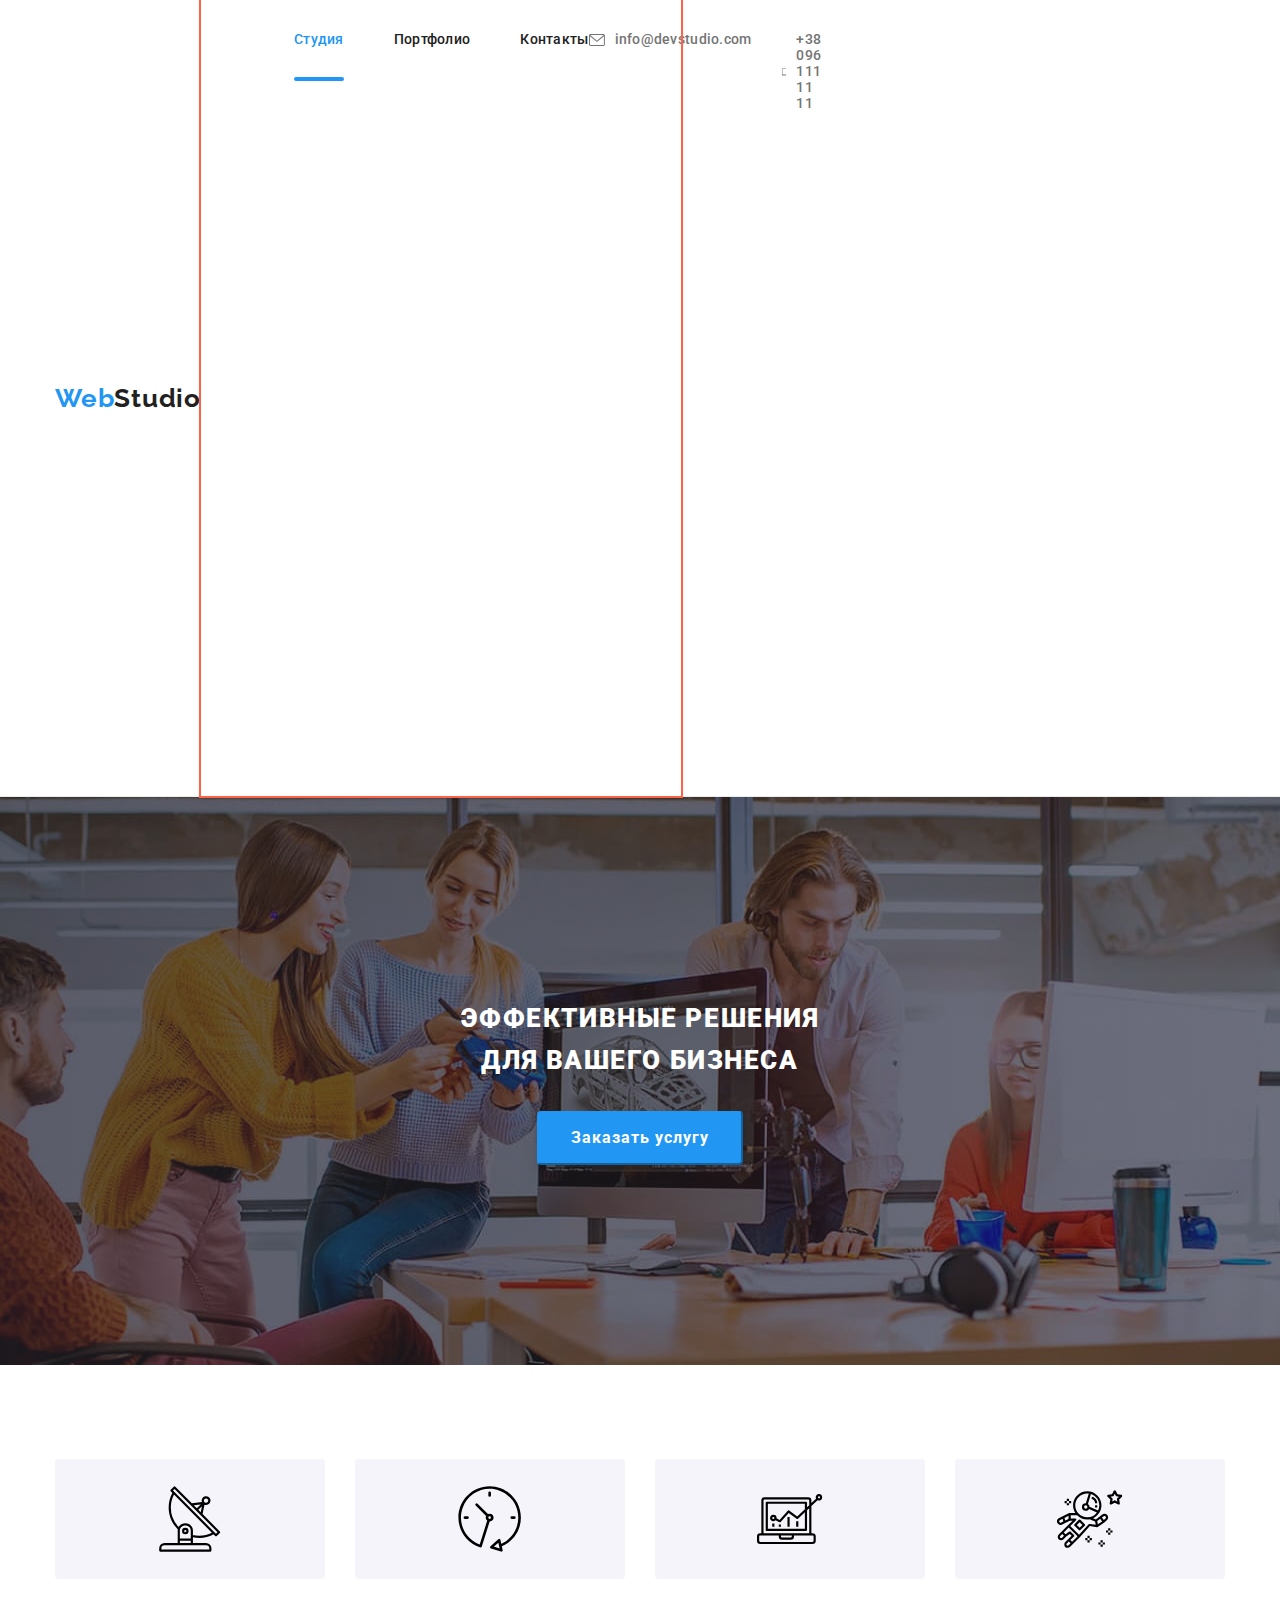
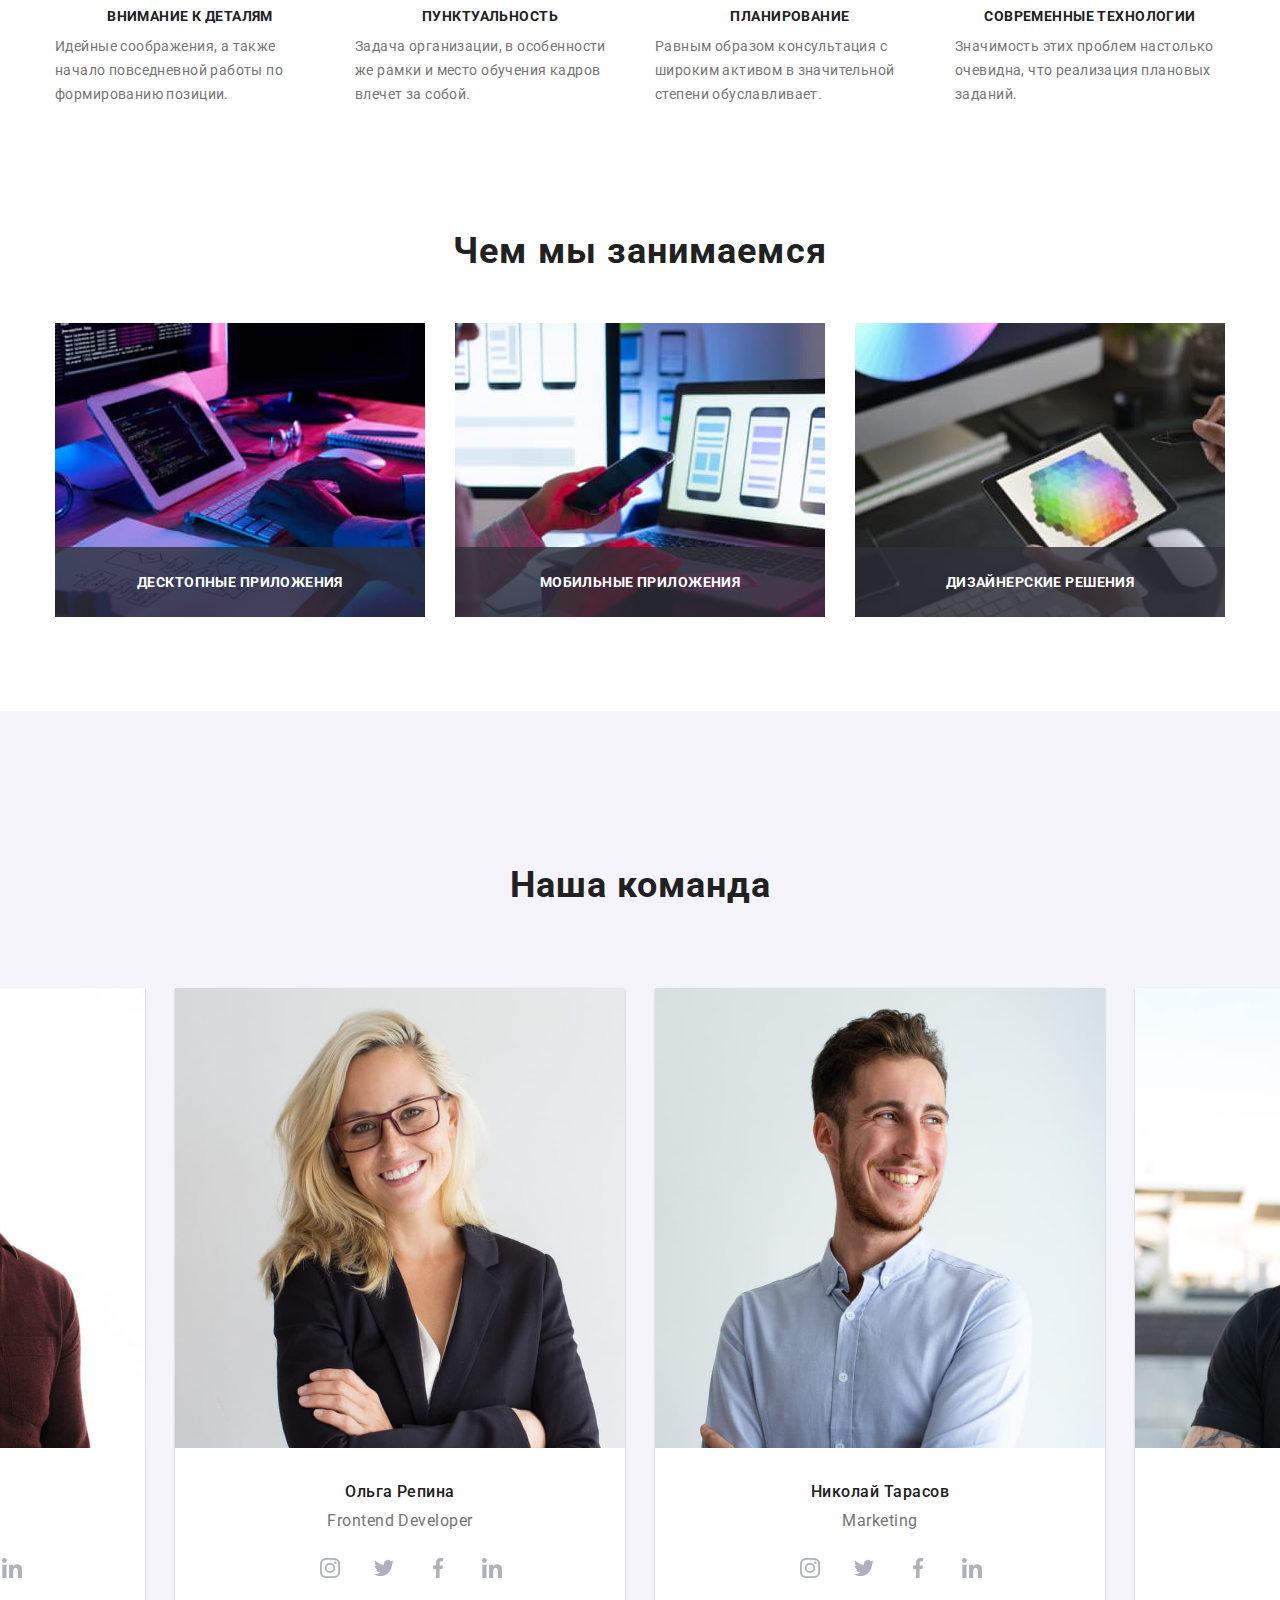
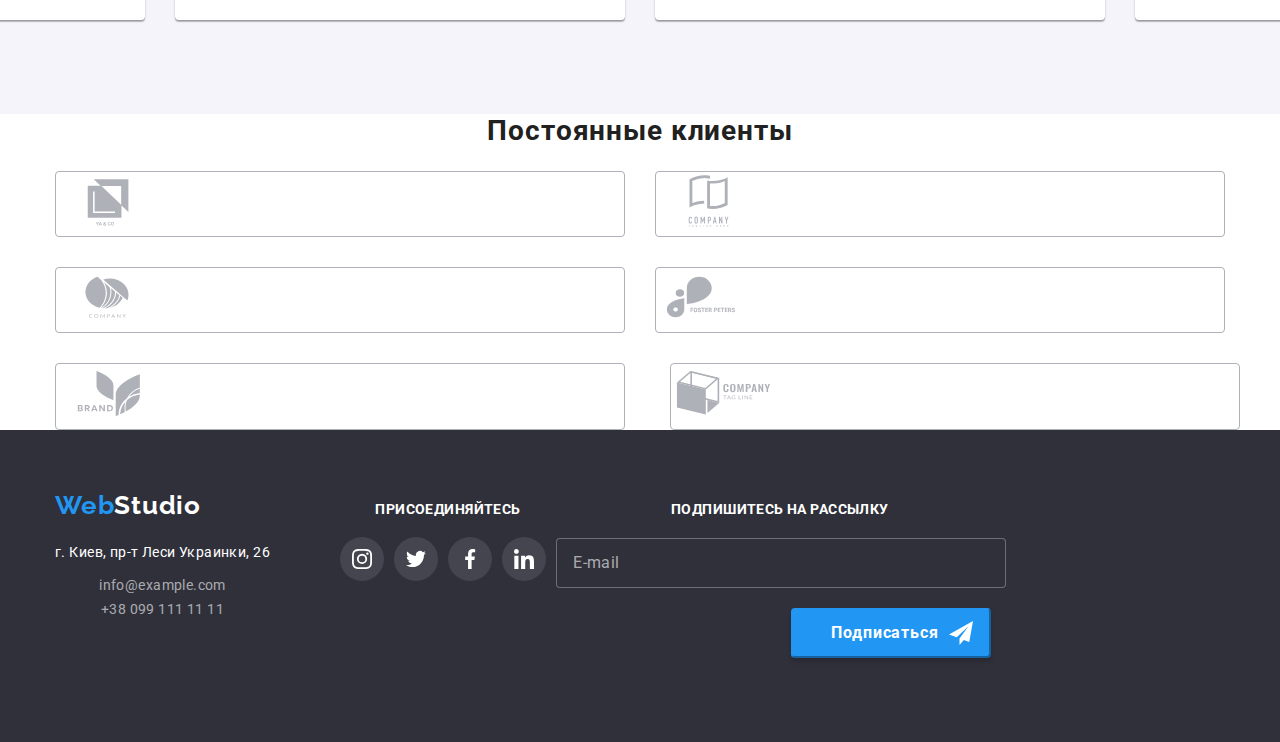
==== index.html @ 43744b8c "mobile first. home work 8" ====
<!DOCTYPE html>
<html lang="ru">
<head>
    <meta charset="UTF-8">
    <meta http-equiv="X-UA-Compatible" content="IE=edge">
    <meta name="viewport" content="width=device-width, initial-scale=1.0">
    <title>Document</title>
    <link rel="preconnect" href="https://fonts.googleapis.com">
    <link rel="preconnect" href="https://fonts.gstatic.com" crossorigin>
    <link href="https://fonts.googleapis.com/css2?family=Raleway:wght@700&family=Roboto:wght@400;500;700;900&display=swap"
      rel="stylesheet">
    <link rel="stylesheet" href="https://cdnjs.cloudflare.com/ajax/libs/modern-normalize/1.1.0/modern-normalize.min.css">
    <link rel="stylesheet" href="./css/main.min.css">
</head>
<body>
    <header class="header">
        <div class="container ">
            <div class="header__page">
                <nav class="navigation">
                <a href="" class="navigation__logo" >
                   <span class="navigation__logo--accent">Web</span><span class="navigation__title">Studio</span>
                </a>  
                <div class="menu-container is-open" id="menu-container" data-menu>
                    <ul class="navigation__elements list">
                        <li class="navigation__list">
                            <a href="./index.html" class="navigation__link navigation__link--current navigation__link--active">Студия</a></li>
                        <li class="navigation__list">
                            <a href="./portfolio.html" class="navigation__link">Портфолио</a></li>
                        <li class="navigation__list">
                            <a href="" class="navigation__link">Контакты</a></li>
                    </ul>
                    <!-- mobile button menu -->
                    <button type="button" class="mobile-button is-open" aria-expanded="false" aria-controls='mebu-container' data-menu-button>
                        <svg aria-label="Переключатель мобильного меню">
                            <use class="mobile-button__cross" href='./svg/menuSpritesvg/symbol-defs.svg#icon-close_24px' width='18.67px' height='18.67px'></use>
                            <use class="mobile-button__menu" href='./svg/menuSpritesvg/symbol-defs.svg#icon-menu_24px' width='24px' height='16px'></use>
                        </svg> 
                    </button>
                    <ul class="contact list">
                        <li class="contact__list">
                            <a href="mailto:info@devstudio.com" class="contact__link ">
                                <svg class="contact__icon"  wigth='16' height='12'>
                                    <use href='./images/icons.svg#icon-envelope'></use>
                                </svg>
                                info@devstudio.com
                            </a>
                        </li>
                        <li class="contact__list">
                            <a href="tel:+380961111111" class="contact__link ">
                                <svg class="contact__icon"  wigth='16' height='12'>
                                    <use href='./images/icons.svg#icon-vector'></use>
                                </svg>
                                +38 096 111 11 11</a>
                        </li>
                    </ul>
                </nav>
                  
                </div>
            </div>
   
        </div>
</header>  

<main>
    <!--hero block-->
    
    <section class="hero-section">
        <div class="container">
<h1 class="hero-section__title">Эффективные решения<br/> для вашего бизнеса</h1>
<button type="button" class="hero-section__button" data-modal-open>Заказать услугу</button>
<!-- modal + backdrop -->

<div class="backdrop  backdrop--is-hidden" data-modal>
    <div class="modal">
         <!-- modal form -->

         <div>
            <h2 class="modal__name">Оставьте свои данные, мы вам перезвоним</h2>
<form class="modal__form" autocomplete="on">
    <!-- <div class="form-focus"> -->
        <label class="modal__label" >
            <span class="modal__title">Имя</span>
            <input type="text" name="name" class="modal__input" required>
        <svg width='12' height='12' class="modal__icon">
            <use href='./images/icons.svg#icon-Vector'></use>
        </svg>
    </label>
   
    <label class="modal__label" >
        <span class="modal__title">Телефон</span>
        <input type="tel" name="phone number" class="modal__input" required>
    
    <svg width='13' height='13' class="modal__icon">
        <use href='./images/icons.svg#icon-Vector1'></use>
    </svg>
</label>

    <label class="modal__label">
        <span class="modal__title">Почта</span>
        <input type="email" name="email" class="modal__input" required>
    
    <svg width='15' height='12' class="modal__icon">
        <use href='./images/icons.svg#icon-Vector2'></use>
    </svg>
</label>

    <label class="modal__label">
        <span class="modal__comment">Комментарий</span>  
        <textarea type="text" name="comment" placeholder="Введите текст" class="modal__text" ></textarea>
    </label>

    <div class="checkbox">
        <label class="checkbox__label">
            <input type="checkbox" name="checkbox" class="checkbox__input">
            <span class="checkbox__policy">Соглашаюсь с рассылкой и принимаю <a href="#" class="checkbox__policy--accent">Условия договора</a></span>
            <span class="checkbox__icon"></span>
        </label>
    </div>

    <div class="button">
        <button type="submit" class="button__submit">
            <span class="button__send">Отправить</span>
        </button>
    </div>
    

</form>

        <button class="modal__button " type="button">
        <svg class=" modal__button--closing"data-modal-close width='11' height='11'>
            <use href='./images/symbol-defs.svg#icon-vector'></use>
    
        </svg>
    </button>
    </div>
</div> 
    </section>
<!--section 2 -->

<section class="section list">
    <div class="container">
<ul class="section__elements">
    <li class="section__list">
        <div class="section__icon">
        <svg width='65.32' height='70'> 
            <use href='./images/icons.svg#icon-antenna1'></use>
        </svg>
    </div>
        <h2 class="section__title">Внимание к деталям</h2>
        <p class="section__text">Идейные соображения, а также начало повседневной работы по формированию позиции.</p>
    </li>
    <li class="section__list">
        <div class="section__icon">
            <svg width='65.32' height='70'>
                <use href='./images/icons.svg#icon-clock1'></use>
            </svg>
        </div>
        <h2 class="section__title">Пунктуальность</h2>
        <p class="section__text">Задача организации, в особенности же рамки и место обучения кадров влечет за собой.</p>
    </li>
    <li class="section__list">
        <div class="section__icon">
            <svg width='65.32' height='70'>
                <use href='./images/icons.svg#icon-diagram1'></use>
            </svg>
        </div>
        <h2 class="section__title">Планирование</h2>
        <p class="section__text">Равным образом консультация с широким активом в значительной степени обуславливает.</p>
    </li>
    <li class="section__list">
        <div class="section__icon">
            <svg  width='65.32' height='70'>
                <use href='./images/icons.svg#icon-astronaut1'></use>
            </svg>
        </div>
        <h2 class="section__title">Современные технологии</h2>
        <p class="section__text">Значимость этих проблем настолько очевидна, что реализация плановых заданий.</p>
    </li>
</ul>
</div>
</section>
<!--Чем мы занимаемся-->

<section class="section-about">
    <div class="container">
    <h2 class="section-about__title">Чем мы занимаемся</h2>
    <ul class="section-about__elements list">
        <li class="section-about__item">
            <div class="imgtext">
            <img src="./images/img.jpg" alt="photo1" width="370" height="294" class="section-about__img">
            <p class="section-about__text">Десктопные приложения</p>
        </div>
        </li>
        <li class="section-about__item" >
            <div class="imgtext">
                <img src="./images/img1.jpg" alt="photo2"width="370" height="294" class="section-about__img">
                <p class="section-about__text">Мобильные приложения</p>
            </div>
        </li>
        <li class="section-about__item">
           <div class="imgtext">
            <img src="./images/img2.jpg" alt="photo3"width="370" height="294" class="section-about__img">
            <p class="section-about__text">Дизайнерские решения</p>
           </div>
        </li>

    </ul>
</div>
</section>
<!--Наша команда-->

<section class="team list">
    <div class="container">
    <h2 class="team__name">Наша команда</h2>
    <ul class=" team__elements ">
        <li class="team__list">
            <img src="./images/img3.jpg" alt="Product Designer" class="team__photo"
             width='450px'
            height='460px'
            >
            <div>
            <div class="text">
                <h3 class="team__title">Игорь Демьяненко</h3>
                 <p class="team__text">Product Designer</p>
            </div>
            <ul class="social list">
                <li class="social__list">
                    <a href="" class="social__links">
                        <svg class="social__icon" width='20' height='20'>
                         <use href='./images/icons.svg#icon-instagram2'></use>                         
                     </svg>
                    </a>
                </li>
                <li class="social__list">
                    <a href="" class="social__links">
                        <svg class="social__icon" width='20' height='20'>
                            <use href='./images/icons.svg#icon-twitter1'></use>
                        </svg>                
                    </a>
                </li>
                <li class="social__list">
                    <a href="" class="social__links ">
                        <svg class="social__icon" width='20' height='20'>
                            <use href='./images/icons.svg#icon-facebook1'></use>
                        </svg>
                    </a>
                </li>
                <li class="social__list">
                    <a href="" class="social__links">
                        <svg class="social__icon" width='20' height='20'>
                            <use href='./images/icons.svg#icon-linkedin1'></use>
                        </svg>
                    </a>
                </li>
            </ul>
        </li>
        <li class="team__list">
           <img src="./images/img4.jpg" alt="Frontend Developer"  class="team__photo" width='450px'
           height='460px'> 
           <div class="text">
               <h3 class="team__title">Ольга Репина</h3>
               <p class="team__text">Frontend Developer</p>
           </div>
           <ul class="social list">
               <li class="social__list">
                   <a href="" class="social__links">
                       <svg class="social__icon" width='20' height='20'>
                        <use href='./images/icons.svg#icon-instagram2'></use>                         
                    </svg>
                   </a>
               </li>
               <li class="social__list">
                   <a href="" class="social__links">
                       <svg class="social__icon" width='20' height='20'>
                           <use href='./images/icons.svg#icon-twitter1'></use>
                       </svg>                
                   </a>
               </li>
               <li class="social__list">
                   <a href="" class="social__links ">
                       <svg class="social__icon" width='20' height='20'>
                           <use href='./images/icons.svg#icon-facebook1'></use>
                       </svg>
                   </a>
               </li>
               <li class="social__list">
                   <a href="" class="social__links">
                       <svg class="social__icon" width='20' height='20'>
                           <use href='./images/icons.svg#icon-linkedin1'></use>
                       </svg>
                   </a>
               </li>
           </ul>
           <li class="team__list">
               <img src="./images/img5.jpg" alt="Marketing" class="team__photo" width='450px'
               height='460px'>
              <div class="text">
                <h3 class="team__title">Николай Тарасов</h3>
                <p class="team__text">Marketing</p>
              </div>
              <ul class="social list">
                <li class="social__list">
                    <a href="" class="social__links">
                        <svg class="social__icon" width='20' height='20'>
                         <use href='./images/icons.svg#icon-instagram2'></use>                         
                     </svg>
                    </a>
                </li>
                <li class="social__list">
                    <a href="" class="social__links">
                        <svg class="social__icon" width='20' height='20'>
                            <use href='./images/icons.svg#icon-twitter1'></use>
                        </svg>                
                    </a>
                </li>
                <li class="social__list">
                    <a href="" class="social__links ">
                        <svg class="social__icon" width='20' height='20'>
                            <use href='./images/icons.svg#icon-facebook1'></use>
                        </svg>
                    </a>
                </li>
                <li class="social__list">
                    <a href="" class="social__links">
                        <svg class="social__icon" width='20' height='20'>
                            <use href='./images/icons.svg#icon-linkedin1'></use>
                        </svg>
                    </a>
                </li>
            </ul>
           </li>
           <li class="team__list">
               <img src="./images/img6.jpg" alt="UI Designer"class="team__photo" width='450px'
               height='460px'>
               <div class="text">
                <h3 class="team__title">Михаил Ермаков</h3>
                <p class="team__text">UI Designer</p>
               </div>
               <ul class="social list">
                <li class="social__list">
                    <a href="" class="social__links">
                        <svg class="social__icon" width='20' height='20'>
                         <use href='./images/icons.svg#icon-instagram2'></use>                         
                     </svg>
                    </a>
                </li>
                <li class="social__list">
                    <a href="" class="social__links">
                        <svg class="social__icon" width='20' height='20'>
                            <use href='./images/icons.svg#icon-twitter1'></use>
                        </svg>                
                    </a>
                </li>
                <li class="social__list">
                    <a href="" class="social__links ">
                        <svg class="social__icon" width='20' height='20'>
                            <use href='./images/icons.svg#icon-facebook1'></use>
                        </svg>
                    </a>
                </li>
                <li class="social__list">
                    <a href="" class="social__links">
                        <svg class="social__icon" width='20' height='20'>
                            <use href='./images/icons.svg#icon-linkedin1'></use>
                        </svg>
                    </a>
                </li>
            </ul>
           </li>
    </ul>
</div>

</section>
<!-- clients -->

<section class="client">
    <div class="container">
    <h2 class="client__name">Постоянные клиенты</h2>
    <ul class="client__list list">
        <li class="clients__item">
            <a href="" class=" client__link">
                <svg class="client__icon" width='106' height='60'>
                    <use href='./images/icons.svg#icon-logo'></use>
                </svg>
            </a>
        </li>
        <li class="clients__item">
            <a href="" class="client__link">
                <svg class="client__icon" width='106' height='60'>
                    <use href='./images/icons.svg#icon-logo1'></use>
                </svg>
            </a>
        </li>
        <li class="clients__item">
            <a href="" class="client__link">
                <svg class="client__icon" width='106' height='60'>
                    <use href='./images/icons.svg#icon-logo3'></use>
                </svg>
            </a>
        </li>
        <li class="clients__item">
            <a href="" class="client__link">
                <svg class="client__icon" width='106' height='60'>
                    <use href='./images/icons.svg#icon-logo4'></use>
                </svg>
            </a>
        </li>
        <li class="clients__item">
            <a href="" class="client__link">
                <svg class="client__icon" width='106' height='60'>
                    <use href='./images/icons.svg#icon-logo5'></use>
                </svg>
            </a>
        </li>
        <li class="clients__item">
            <a href="" class="client__link">
                <svg class="client__icon" width='106' height='60'>
                    <use href='./images/icons.svg#icon-logo6'></use>
                </svg>
            </a>
        </li>
    </ul>
</div>
</section>
</main>
<!-- footer -->

<footer  class="footer">
    <div class="container footer--flex ">
        <div class="footer__section">
        <a href="" class="navigation__logo navigation__logo--footer" >
            <span class="navigation__logo--accent">Web</span><span class="navigation__title navigation__title--white">Studio</span>
         </a>  
    <address class="address">г. Киев, пр-т Леси Украинки, 26</address> 
    <div class="footer-address">
    <a href="mailto:info@example.com " class="address__footer">info@example.com</a></br>
    <a href="tel:+380991111111" class="address__footer">+38 099 111 11 11</a>
</div>
    </div>
    
<!-- social links FOOTER -->

        <div class="footer-section">
            <h3 class="footer-section__name">ПРИСОЕДИНЯЙТЕСЬ</h3>
            <ul class="social social--box list ">
                <li class="social__list social__list--color">
                    <a href="" class="social__links social__links--dark">
                        <svg class="social__icon social__icon--white" width='20' height='20'>
                         <use href='./images/icons.svg#icon-instagram2'></use>                         
                     </svg>
                    </a>
                </li>
                <li class="social__list social__list--color">
                    <a href="" class="social__links social__links--dark">
                        <svg class="social__icon social__icon--white" width='20' height='20'>
                            <use href='./images/icons.svg#icon-twitter1'></use>
                        </svg>                
                    </a>
                </li>
                <li class="social__list social__list--color">
                    <a href="" class="social__links  social__links--dark">
                        <svg class="social__icon social__icon--white" width='20' height='20'>
                            <use href='./images/icons.svg#icon-facebook1'></use>
                        </svg>
                    </a>
                </li>
                <li class="social__list social__list--color">
                    <a href="" class="social__links  social__links--dark">
                        <svg class="social__icon social__icon--white" width='20' height='20'>
                            <use href='./images/icons.svg#icon-linkedin1'></use>
                        </svg>
                    </a>
                </li>
            </ul>

        </div>

        <!-- Подпишитесь на рассылку -->

        <form class="subscribe-section">
            <div class="subscribe">
            <label class="subscribe-section__label">
                Подпишитесь на рассылку
                <input type="email" class="subscribe-section__input" name="email" placeholder="E-mail">
            </label>
            <button type="submit" class="subscribe-section__button">
                Подписаться
           <svg class="subscribe-section__icon" width='24'height='24'>
               <use href='./images/icons.svg#icon-iconsend'></use>
           </svg>
        </button>
          </div>
        </form>
</footer>

<script src="./js/modal.js"></script>
<script src="./js/menu.js"></script>

</body>
</html>
---- css/main.min.css ----
:root{--primary-text-color:#757575;--secondary-text-color:#F5F4FA;--title-color: #212121;--accent-color:#2196F3;--white-color: #FFFFFF;--background-buttom-color: #F5F4FA;--background-footer: #2F303A;--socia-linls:#AFB1B8;--timefunction:cubic-bezier(0.4, 0, 0.2, 1)}h1,h2,h3,h4,h5,h6{margin-top:0}p{margin-top:0}body{color:var(--primary-text-color);font-family:Roboto,sans-serif;background-color:var(--white-color);margin:0}.list{list-style:none}ul{list-style:none;margin:0;padding:0}.container{width:1200px;padding-left:15px;padding-right:15px;margin-right:auto;margin-left:auto}@media screen and (min-width: 480px){.container{width:480px}}@media screen and (min-width: 768px){.container{width:768px}}@media screen and (min-width: 1200px){.container{width:1200px}}.header{border-bottom:1px solid #ececec}.header__page{display:flex}@media screen and (min-width: 480px){.header{border-bottom:1px solid #ececec;position:relative}}.mobile-button{display:inline-flex;margin:0;padding:0;border:none;background-color:transparent}@media screen and (min-width: 480px){.mobile-button{display:none}}.mobile-button .mobile-button__cross{display:none}.mobile-button.is-open .mobile-button__cross{display:block}.mobile-button.is-open .mobile-button__menu{display:none}.menu-container{display:none;outline:2px solid tomato;width:480px;height:796px;background:#fff;box-shadow:0px 4px 8px rgba(0,0,0,.04),0px 2px 4px rgba(0,0,0,.08),0px 1px 3px rgba(0,0,0,.16)}@media screen and (max-width: 767px){.menu-container{position:absolute;top:100%;left:0;width:100%;display:block}.menu-container.is-open{display:block}}@media screen and (min-width: 768px){.menu-container{display:flex;flex-grow:1;justify-content:space-between}}.navigation__logo{font-family:Raleway;font-weight:700;font-size:26px;line-height:1.19;letter-spacing:.03em;text-decoration:none;display:flex;justify-content:center}.navigation__logo--accent{color:var(--accent-color)}.navigation__title{color:var(--title-color)}.navigation{display:flex;align-items:center}.navigation__elements{display:flex;margin-left:93px;font-weight:500;font-size:14px;line-height:1.14;letter-spacing:.02em;padding:0;margin-top:0;margin-bottom:0}.navigation__link{position:relative;display:block;padding-top:32px;padding-bottom:32px;margin-right:30px;color:var(--title-color);text-decoration:none;transition:color 250ms var(--timefunction)}.navigation__list:not(:last-child){margin-right:50px}.navigation__link:last-child{margin-right:0}.navigation__link:hover,.navigation__link:focus{color:var(--accent-color)}.navigation__link--current{color:var(--accent-color)}.navigation__link--active::after{content:"";position:absolute;left:0;bottom:-1px;display:block;width:100%;height:4px;background-color:var(--accent-color);border-radius:2px}.contact{margin:0;display:flex;margin-left:auto;padding:0}.contact a{color:var(--primary-text-color);font-weight:500;font-size:14px;line-height:1.14;letter-spacing:.02em;text-decoration:none;transition:color 250ms var(--timefunction)}.contact a:hover,.contact a:focus{color:var(--accent-color)}.contact__list:not(:last-child){margin-right:30px}.contact__link{padding-top:32px;padding-bottom:32px;display:flex;align-items:center}.contact__icon{width:16px;margin-right:10px;fill:var(--primary-text-color)}.contact__link:hover .contact__icon,.contact__link:focus .contact__icon{fill:var(--accent-color)}.hero-section{background-color:#2f303a;padding:200px 0;background-image:linear-gradient(to right, rgba(47, 48, 58, 0.5), rgba(47, 48, 58, 0.3)),url("../images/Img16.jpg");background-repeat:no-repeat;background-position:center}.hero-section__title{font-family:Roboto;font-style:normal;font-weight:900;font-size:26px;line-height:42px;text-align:center;letter-spacing:.06em;text-transform:uppercase;color:#fff;margin-bottom:30px}.hero-section__button{color:var(--white-color);background-color:var(--accent-color);border-color:var(--accent-color);font-family:Roboto;font-style:normal;font-weight:bold;letter-spacing:.06em;font-size:16px;line-height:30px;box-shadow:0px 4px 4px rgba(0,0,0,.15);border-radius:4px;padding:10px 32px;text-align:center;margin-left:auto;margin-right:auto;display:block;text-align:center}.backdrop{position:fixed;top:0;left:0;width:100%;height:100%;background-color:rgba(0,0,0,.2);z-index:1}.backdrop--is-hidden{opacity:0;pointer-events:none}.backdrop--is-hidden .modal{transform:translate(-50%, 50%) scale(0.9)}.modal{position:absolute;bottom:50%;left:50%;transform:translate(-50%, 50%) scale(1);transition:transform 250ms var(--timefunction);width:450px;height:609px;background:#fff;box-shadow:0px 1px 3px rgba(0,0,0,.12),0px 1px 1px rgba(0,0,0,.14),0px 2px 1px rgba(0,0,0,.2);border-radius:4px;padding:40px}.modal__name{font-family:Roboto;font-weight:bold;font-size:20px;line-height:.8;text-align:center;letter-spacing:.03em;color:var(--title-color);margin-top:0;margin-bottom:30px;padding:0}.modal__label{position:relative;display:flex;flex-direction:column}.modal__title{position:absolute;top:50%;left:0;transform:translateY(-50px);font-family:Roboto;font-size:12px;line-height:.8;letter-spacing:.01em;color:var(--primary-text-color)}.modal__icon{position:absolute;top:50%;left:15px;transform:translateY(-20px)}.modal__comment{position:absolute;top:50%;left:0;transform:translateY(-75px);font-family:Roboto;font-size:12px;line-height:.8;letter-spacing:.01em;color:var(--primary-text-color)}.modal__input{width:370px;height:40px;border:1px solid rgba(33,33,33,.2);box-sizing:border-box;border-radius:4px;margin-bottom:28px;padding-left:42px}.modal__input:hover,.modal__input:focus{outline:1px;border-color:var(--accent-color);outline-color:var(--accent-color)}.modal__input:focus+.modal__icon,.modal__input:hover+.modal__icon{fill:var(--accent-color)}.checkbox{display:flex;position:relative}.checkbox__label{display:inline-block}.checkbox__input{-webkit-appearance:none;-moz-appearance:none;appearance:none}.checkbox__policy{font-family:Roboto;font-size:14px;line-height:24px;letter-spacing:.03em;color:var(--primary-text-color);display:inline-block;margin-top:20px;margin-left:36.38px}.checkbox__policy--accent{color:var(--accent-color);text-decoration:underline}.checkbox__icon{position:absolute;top:50%;left:0;width:16px;height:15px;border:2px solid #212121;border-radius:1px;display:flex;align-items:center;margin-left:12px}.checkbox__input:checked~.checkbox__icon{background-color:var(--accent-color);border:var(--accent-color);background-image:url(../images/iconcheck.svg);background-repeat:no-repeat;background-size:contain;background-origin:content-box}.modal__text{width:370px;height:120px;border:1px solid rgba(33,33,33,.2);box-sizing:border-box;border-radius:4px;resize:none}.modal__text:focus,.modal__text:hover{outline:1px;border-color:var(--accent-color);outline-color:var(--accent-color)}.modal__text::-moz-placeholder{position:absolute;top:12px;left:16px;font-family:Roboto;font-size:14px;line-height:.8;letter-spacing:.01em;color:rgba(117,117,117,.5)}.modal__text:-ms-input-placeholder{position:absolute;top:12px;left:16px;font-family:Roboto;font-size:14px;line-height:.8;letter-spacing:.01em;color:rgba(117,117,117,.5)}.modal__text::placeholder{position:absolute;top:12px;left:16px;font-family:Roboto;font-size:14px;line-height:.8;letter-spacing:.01em;color:rgba(117,117,117,.5)}.button{display:flex;align-items:center;justify-content:center;margin-top:30px}.button__send{font-family:Roboto;font-weight:bold;font-size:16px;line-height:.5;letter-spacing:.06em;color:var(--white-color)}.button__submit{width:200px;height:50px;background-color:#188ce8;box-shadow:0px 4px 4px rgba(0,0,0,.15);border-radius:4px;padding:10px 55px;border-color:#188ce8}.button__submit:hover,.button__submit:focus{cursor:pointer;box-shadow:0px 4px 4px rgba(0,0,0,.15)}.modal__button{border:none;background-color:#fff;margin:0;padding:0}.modal__button--closing{position:absolute;top:0;right:0;width:30px;height:30px;background-color:var(--white-color);border:1px solid rgba(0,0,0,.1);box-sizing:border-box;border-radius:50%;padding:7px;margin-top:8px;margin-right:8px;transition:transform 250ms var(--timefunction)}.modal__button--closing:focus,.modal__button--closing:hover{cursor:pointer;outline:1px;fill:var(--accent-color)}@media screen and (min-width: 1200px){.section{background-color:#fff;list-style:none;list-style-type:none;padding-top:94px;padding-bottom:94px}}@media screen and (min-width: 480px){.section__elements{padding-left:15px;padding-right:15px;margin-left:auto;margin-right:auto}}@media screen and (min-width: 1200px){.section__elements{margin-bottom:0;margin-top:0;padding:0;display:flex}}@media screen and (min-width: 480px){.section__icon{width:450px;height:120px;background:#f5f4fa;border-radius:4px;padding:25px 192.34px;margin-left:auto;margin-right:auto;margin-bottom:30px}}@media screen and (min-width: 1200px){.section__icon{width:270px;height:120px;background:#f5f4fa;border-radius:4px;margin-bottom:30px;display:flex;align-items:center;padding:25px 102.34px}}@media screen and (min-width: 480px){.section__title{color:var(--title-color);font-family:Roboto;font-weight:bold;font-size:14px;line-height:16px;text-align:center;letter-spacing:.03em;text-transform:uppercase;margin-bottom:10px}}@media screen and (min-width: 1200px){.section__title{color:var(--title-color);font-weight:700;font-size:14px;line-height:1.14;letter-spacing:.03em;text-transform:uppercase;margin-top:0;margin-bottom:10px}}@media screen and (min-width: 480px){.section__text{font-family:Roboto;font-size:14px;line-height:24px;letter-spacing:.03em;color:#757575}}@media screen and (min-width: 1200px){.section__text{font-weight:400;font-size:14px;line-height:1.71;letter-spacing:.03em;max-width:270px}}@media screen and (min-width: 1200px){.section__text:not(:last-child){margin-left:30px}}@media screen and (min-width: 480px){.section__text:nth-child(-n+4){margin-bottom:30px}}@media screen and (min-width: 1200px){.section__list{list-style-type:none;margin-top:0;margin-bottom:0}}@media screen and (min-width: 1200px){.section__list:nth-child(-n+4){margin-right:30px}}@media screen and (min-width: 1200px){.section__list:last-child{margin-right:0}}@media screen and (max-width: 480px){.section-about{display:none}}@media screen and (min-width: 1200px){.section-about{background-color:#fff;text-decoration:none;padding-bottom:94px}}@media screen and (min-width: 1200px){.section-about__title{color:var(--title-color);font-weight:700;font-size:36px;line-height:1.16;text-align:center;letter-spacing:.03em;margin-top:0;margin-bottom:50px}}@media screen and (min-width: 1200px){.section-about__elements{margin-bottom:0;margin-top:0;display:flex;padding:0}}@media screen and (min-width: 1200px){.section-about__item{display:block;margin-right:30px}}@media screen and (min-width: 1200px){.section-about__item:last-child{margin-right:0}}@media screen and (min-width: 1200px){.section-about__text{position:absolute;bottom:0;left:0;font-family:Roboto;font-style:normal;font-weight:bold;font-size:14px;line-height:16px;text-align:center;letter-spacing:.03em;text-transform:uppercase;color:var(--white-color);margin:0;padding:0;width:370px;height:70px;background:rgba(47,48,58,.8);display:flex;justify-content:center;align-items:center}}@media screen and (min-width: 1200px){.section-about__img{display:block}}@media screen and (min-width: 1200px){.imgtext{position:relative}}@media screen and (min-width: 480px){.team{background-color:#f5f4fa;margin-left:auto;margin-right:auto}}@media screen and (min-width: 1200px){.team{background-color:#f5f4fa;margin-left:auto;margin-right:auto;padding-bottom:94px;padding-top:94px}}@media screen and (min-width: 480px){.team__name{color:var(--title-color);font-family:Roboto;font-weight:bold;font-size:28px;line-height:33px;text-align:center;padding-top:60px;padding-right:137px;padding-left:138px;padding-bottom:30px}}@media screen and (min-width: 1200px){.team__name{color:var(--title-color);font-weight:700;font-size:36px;line-height:1.16;text-align:center;letter-spacing:.03em;margin-top:0;margin-bottom:52px}}@media screen and (min-width: 480px){.team__elements{padding-left:15px;padding-right:15px;padding-bottom:60px;margin-bottom:60px}}@media screen and (min-width: 1200px){.team__elements{display:flex;margin-top:0;margin-bottom:0;justify-content:center;padding:0}}@media screen and (min-width: 480px){.team__list{background-color:var(--white-color);box-shadow:0px 1px 3px rgba(0,0,0,.12),0px 1px 1px rgba(0,0,0,.14),0px 2px 1px rgba(0,0,0,.2);border-radius:0px 0px 4px 4px}}@media screen and (min-width: 1200px){.team__list{list-style-type:none;border-radius:0px;margin-right:30px;margin-top:0;background-color:var(--white-color);box-shadow:0px 1px 3px rgba(0,0,0,.12),0px 1px 1px rgba(0,0,0,.14),0px 2px 1px rgba(0,0,0,.2);border-radius:0px 0px 4px 4px}}@media screen and (min-width: 1200px){.team .team__list:last-child{margin-right:0}}@media screen and (min-width: 480px){.team__title{color:var(--title-color);font-weight:500;font-size:16px;line-height:1.18;text-align:center;letter-spacing:.03em;margin-bottom:10px}}@media screen and (min-width: 1200px){.team__title{color:var(--title-color);font-weight:500;font-size:16px;line-height:1.18;text-align:center;letter-spacing:.03em;margin-top:0}}@media screen and (min-width: 480px){.team__text{font-size:16px;line-height:1.18;text-align:center;letter-spacing:.03em;color:#757575;margin-bottom:16px}}@media screen and (min-width: 1200px){.team__text{font-size:16px;line-height:1.18;text-align:center;letter-spacing:.03em;margin-top:0;margin-bottom:10px}}@media screen and (max-width: 480px){.team__photo{margin-bottom:30px}}@media screen and (min-width: 480px){.team__list:last-child{margin-bottom:0}}@media screen and (min-width: 1200px){.text{padding-top:30px;margin-bottom:16px}}@media screen and (min-width: 480px){.social{display:flex;justify-content:center}}@media screen and (min-width: 1200px){.social{display:flex;align-items:center;padding-bottom:30px;padding-left:32px}}@media screen and (min-width: 480px){.social__links{height:44px;width:44px;fill:var(--socia-linls);margin:0;padding:12px;border-radius:50%;background-color:var(--white-color);display:flex;align-items:center;justify-content:center;margin-bottom:24px;transition:background-color 250ms var(--timefunction)}}@media screen and (min-width: 1200px){.social__links{height:44px;width:44px;fill:var(--socia-linls);margin:0;padding:12px;border-radius:50%;background-color:var(--white-color);display:flex;align-items:center;justify-content:center;transition:background-color 250ms var(--timefunction)}}@media screen and (min-width: 480px){.social__links:hover,.social__links:focus{background-color:var(--accent-color)}}@media screen and (min-width: 1200px){.social__links:hover,.social__links:focus{background-color:var(--accent-color)}}@media screen and (min-width: 480px){.social__links:hover .social__icon,.social__links:focus .social__icon{fill:var(--white-color)}}@media screen and (min-width: 480px){.social__links:hover .social__icon,.social__links:focus .social__icon{fill:var(--white-color)}}@media screen and (min-width: 480px){.social__list:nth-child(-n+4){margin-right:10px}}@media screen and (min-width: 1200px){.social__list:nth-child(-n+4){margin-right:10px}}@media screen and (min-width: 480px){.social__links:last-child{margin-right:0}}@media screen and (min-width: 480px){.social__links:last-child{margin-right:0}}.client__list{margin:-15px;display:flex;justify-content:space-between;flex-wrap:wrap}.client__name{font-family:Roboto;font-style:normal;font-weight:bold;font-size:28px;line-height:33px;text-align:center;letter-spacing:.03em;color:var(--title-color)}.clients__item{width:calc((100% - 60px) / 2);margin:15px;border:1px solid #afb1b8;box-sizing:border-box;border-radius:4px}.clients__item:last-child{margin-right:0}.client__icon{fill:var(--socia-linls)}.client__link{width:210px;height:92px}.client__link:hover,.client__link:focus{background-color:var(--white-color);border:1px solid var(--accent-color)}.client__link:hover .client__icon,.client__link:focus .client__icon{fill:var(--accent-color)}@media screen and (min-width: 480px){.footer{background-color:var(--background-footer);margin-top:0;margin-bottom:0;padding-left:15px;padding-right:15px;padding-bottom:60px;padding-top:60px}}@media screen and (min-width: 1200px){.footer{background-color:var(--background-footer);margin-top:0;margin-bottom:0;display:flex;padding-bottom:60px;padding-top:60px}}@media screen and (min-width: 1200px){.footer__section{margin-right:70px;flex-shrink:0}}@media screen and (min-width: 480px){.navigation__logo--footer{text-align:center;margin-top:0;margin-bottom:20px}}@media screen and (min-width: 1200px){.navigation__logo--footer{display:inline-block;text-align:center;margin-top:0;margin-bottom:20px}}@media screen and (min-width: 480px){.navigation__title--white{color:var(--white-color)}}@media screen and (min-width: 1200px){.navigation__title--white{color:var(--white-color)}}@media screen and (min-width: 480px){.address{color:var(--white-color);font-style:normal;font-size:14px;line-height:1.71;letter-spacing:.03em;margin-bottom:9px;margin-top:0;text-align:center}}@media screen and (min-width: 1200px){.address{color:var(--white-color);font-style:normal;font-size:14px;line-height:1.71;letter-spacing:.03em;margin-bottom:9px;margin-top:0}}@media screen and (min-width: 480px){.address__footer{color:rgba(255,255,255,.6);font-size:14px;line-height:1.71;letter-spacing:.03em;text-decoration:none;margin-top:0;margin-bottom:0}}@media screen and (min-width: 1200px){.address__footer{color:rgba(255,255,255,.6);font-size:14px;line-height:1.71;letter-spacing:.03em;text-decoration:none;margin-top:0;margin-bottom:0;text-align:center}}@media screen and (min-width: 480px){.footer-address{text-align:center;margin-bottom:60px}}@media screen and (min-width: 480px){.footer-section__name{font-family:Roboto;font-style:normal;font-weight:bold;font-size:14px;line-height:16px;letter-spacing:.03em;text-transform:uppercase;color:var(--white-color);margin-top:0;text-align:center}}@media screen and (min-width: 1200px){.footer-section__name{font-family:Roboto;font-style:normal;font-weight:bold;font-size:14px;line-height:16px;letter-spacing:.03em;text-transform:uppercase;color:var(--white-color);margin-bottom:20px;margin-top:0}}@media screen and (min-width: 1200px){.footer--flex{display:flex;align-items:baseline;justify-content:space-between}}@media screen and (min-width: 480px){.social--box{padding:0;margin-bottom:60px}}@media screen and (min-width: 1200px){.social--box{padding:0;margin:0}}@media screen and (min-width: 480px){.social__list--colo:hover,.social__list--color:focus{background-color:var(--accent-color)}}@media screen and (min-width: 1200px){.social__list--colo:hover,.social__list--color:focus{background-color:var(--accent-color)}}@media screen and (min-width: 480px){.social-links:hover .social__icon--white,.social-links:focus .social__icon--white{fill:var(--white-color)}}@media screen and (min-width: 1200px){.social-links:hover .social__icon--white,.social-links:focus .social__icon--white{fill:var(--white-color)}}@media screen and (min-width: 480px){.social__links--dark{height:44px;width:44px;fill:var(--white-color);margin:0;padding:12px;border-radius:50%;background-color:rgba(255,255,255,.1)}}@media screen and (min-width: 1200px){.social__links--dark{height:44px;width:44px;fill:var(--white-color);margin:0;padding:12px;border-radius:50%;background-color:rgba(255,255,255,.1)}}.subscribe-section__label{font-family:Roboto;font-weight:bold;font-size:14px;line-height:.8;letter-spacing:.03em;text-transform:uppercase;color:var(--white-color);padding:0;text-align:center;padding-right:115px;padding-left:115px;margin-bottom:20px}.subscribe-section__button{font-family:Roboto;font-weight:bold;font-size:16px;line-height:.3;text-align:center;letter-spacing:.06em;color:var(--white-color);width:200px;height:50px;background-color:var(--accent-color);box-shadow:0px 4px 4px rgba(0,0,0,.15);border-color:var(--accent-color);border-radius:4px;display:flex;align-items:center;justify-content:center;padding-top:10px;padding-bottom:10px;padding-left:29px;margin:auto}.subscribe-section__icon{margin-left:10px}.subscribe-section__input{margin-top:20px;padding:15px 16px;width:450px;height:50px;border:1px solid rgba(255,255,255,.3);box-sizing:border-box;border-radius:4px;background-color:var(--background-footer);color:var(--white-color);margin-bottom:20px}.subscribe-section__input::-moz-placeholder{font-family:Roboto;font-size:16px;line-height:.8;letter-spacing:.03em;color:rgba(255,255,255,.6)}.subscribe-section__input:-ms-input-placeholder{font-family:Roboto;font-size:16px;line-height:.8;letter-spacing:.03em;color:rgba(255,255,255,.6)}.subscribe-section__input::placeholder{font-family:Roboto;font-size:16px;line-height:.8;letter-spacing:.03em;color:rgba(255,255,255,.6)}.portfolio-section{padding-top:100px;padding-bottom:94px}.portfolio-section__elements{margin-top:0;margin-bottom:56px;padding:0;display:flex;justify-content:center;background-color:var(--white-color);list-style-type:none;border-radius:4px}.portfolio-section__list:hover .portfolio-section__button,.portfolio-section__list:focus .portfolio-section__button{color:var(--white-color);background-color:var(--accent-color);box-shadow:0px 3px 1px rgba(0,0,0,.1),0px 1px 2px rgba(0,0,0,.08),0px 2px 2px rgba(0,0,0,.12)}.portfolio-section__button{color:var(--title-color);background-color:var(--background-buttom-color);font-family:Roboto;font-weight:500;font-size:16px;line-height:1.62;text-align:center;letter-spacing:.03em;border:1px solid #ececec;cursor:pointer;border-radius:4px;padding:6px 22px}.portfolio-section__list{list-style-type:none}.portfolio-section__list:nth-child(-n+5){margin-right:8px}.portfolio-section__list:last-child{margin-right:0}.name{margin-top:0;margin-bottom:0}.gallery{background-color:#fff;color:var(--title-color);margin-top:0;margin-bottom:0;padding:0;display:flex;flex-wrap:wrap}.gallery__list{border:1px solid #eee;box-sizing:border-box;margin-bottom:30px;transition:box-shadow 250ms var(--timefunction)}.gallery__list:hover,.gallery__list:focus{box-shadow:0px 1px 1px rgba(0,0,0,.12),0px 4px 4px rgba(0,0,0,.06),1px 4px 6px rgba(0,0,0,.16)}.gallery__list:hover::before{opacity:1}.gallery__img{display:block}.gallery__title{font-weight:700;font-size:18px;line-height:2;letter-spacing:.06em;margin-bottom:4px;margin-top:0}.gallery__text{color:var(--primary-text-color);font-size:16px;line-height:1.87;letter-spacing:.03em;margin-top:0;margin-bottom:0}.gallery__component{position:relative;overflow:hidden}.gallery__card{margin-top:0;margin-bottom:0;background-color:#fff;padding:20px 24px 20px 24px}.gallery__article{position:absolute;top:0;left:0;height:100%;display:inline-block;margin:0;padding:63px 24px;font-family:Roboto;font-size:18px;line-height:28px;letter-spacing:.03em;color:var(--white-color);background-color:rgba(33,150,243,.9);transform:translateY(100%);transition:transform 250ms var(--timefunction)}.gallery__list{width:370px;margin-top:0;margin-right:30px;margin-bottom:30px}.gallery__list:nth-child(3n){margin-right:0}.gallery__list:nth-last-child(-n+3){margin-bottom:0}.gallery__list:hover .gallery__article{transform:translateY(0)}/*# sourceMappingURL=main.min.css.map */
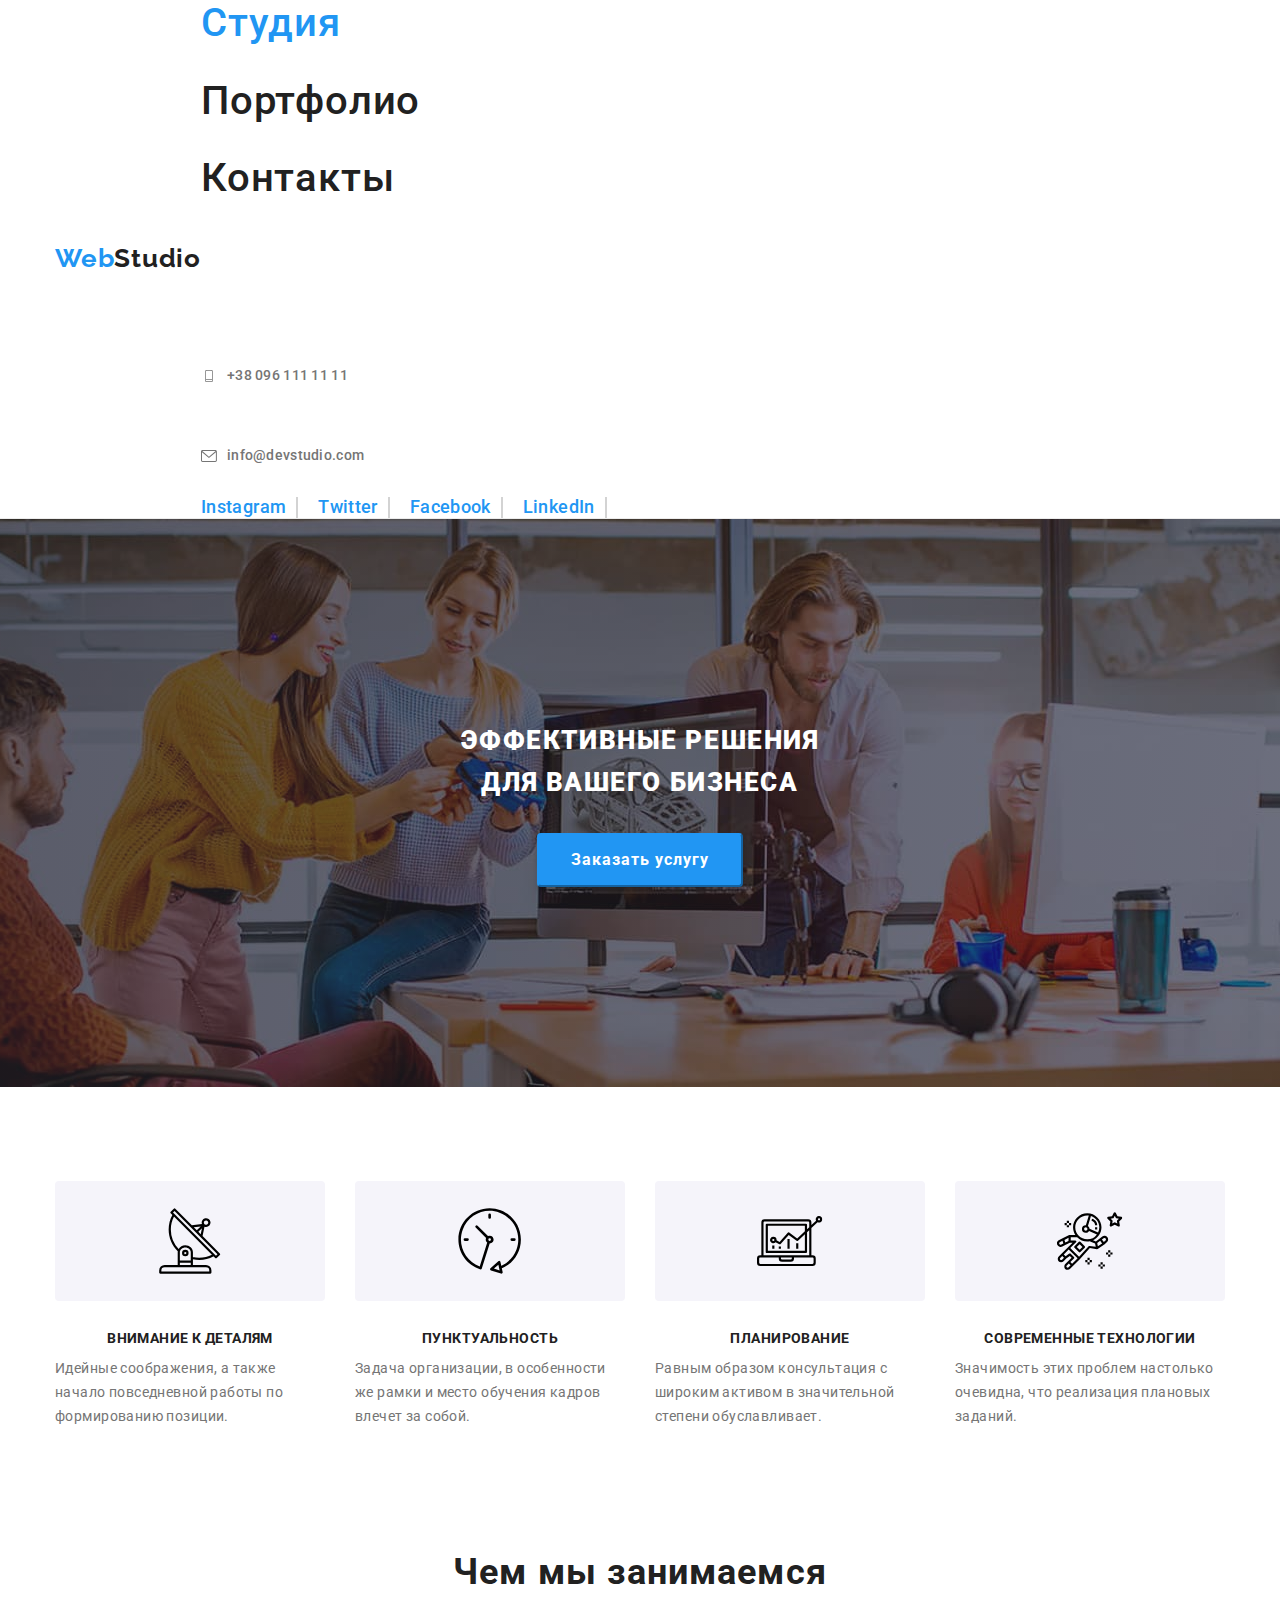
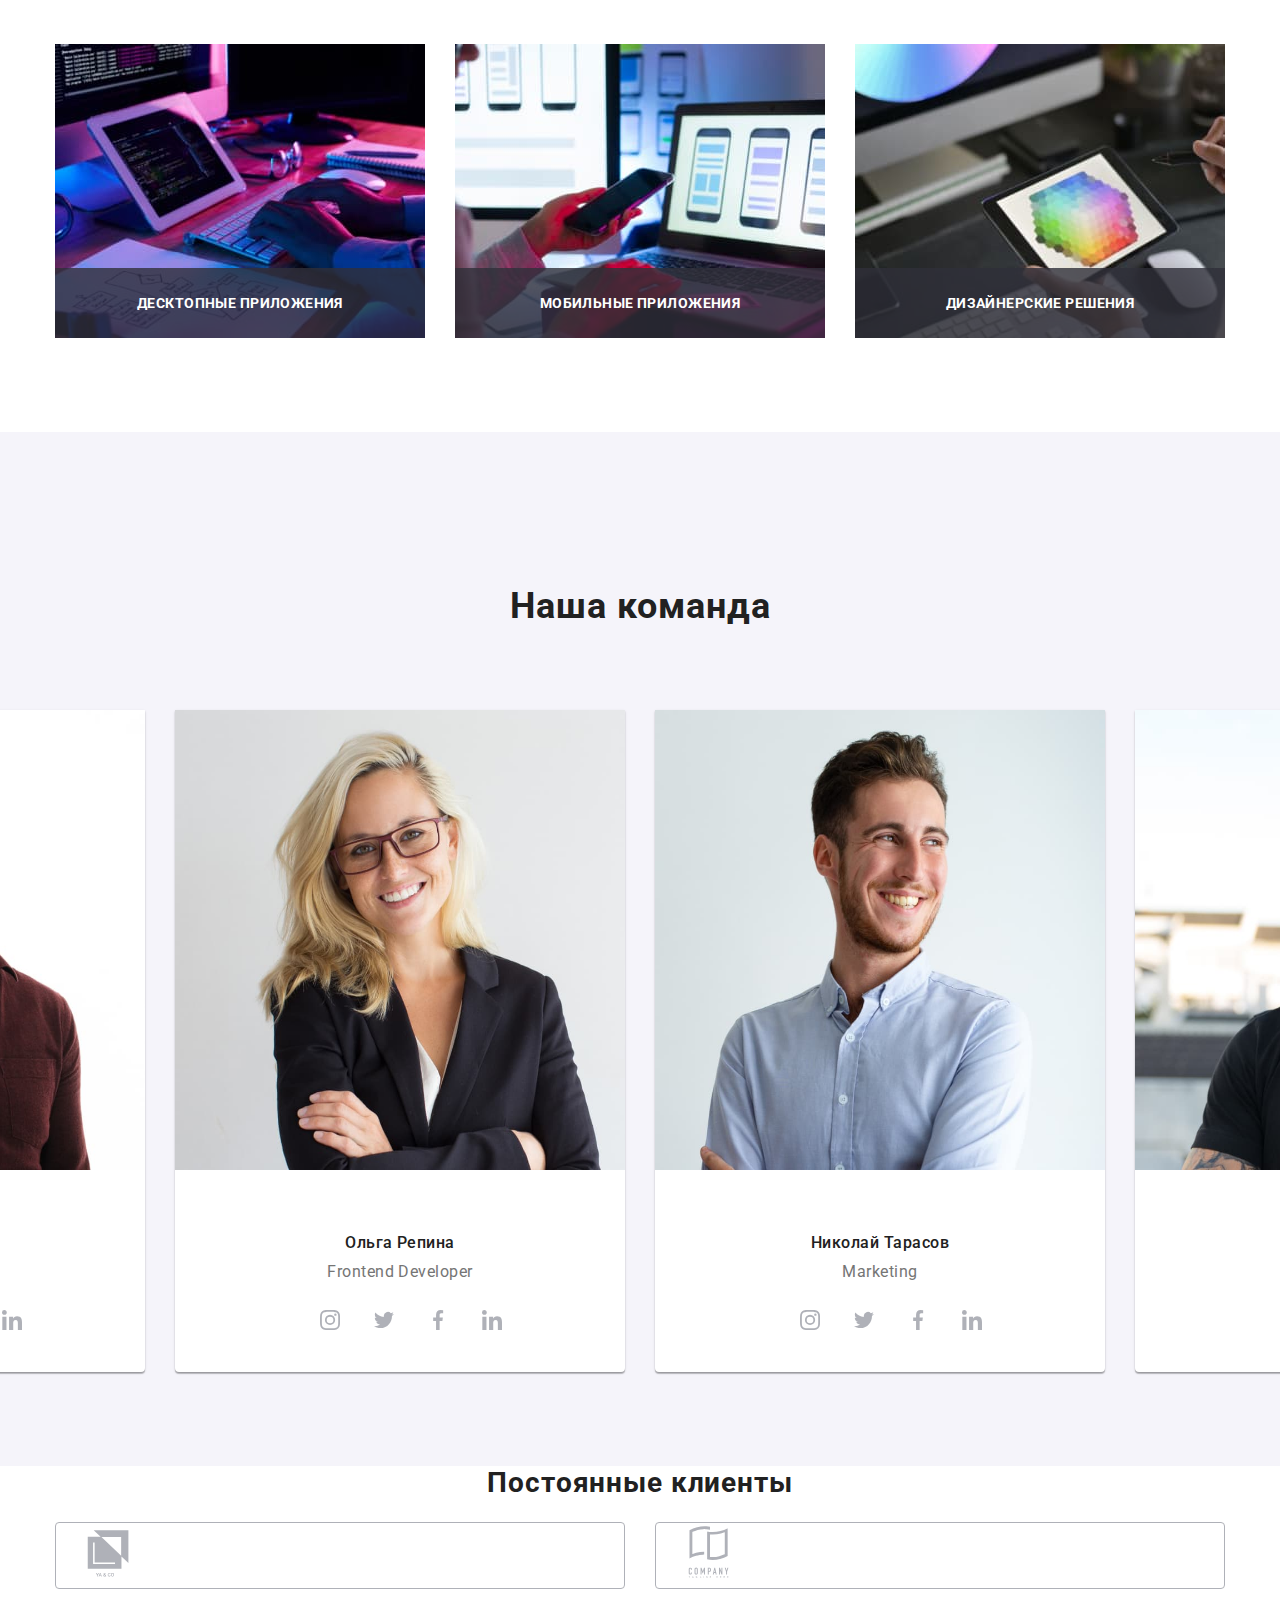
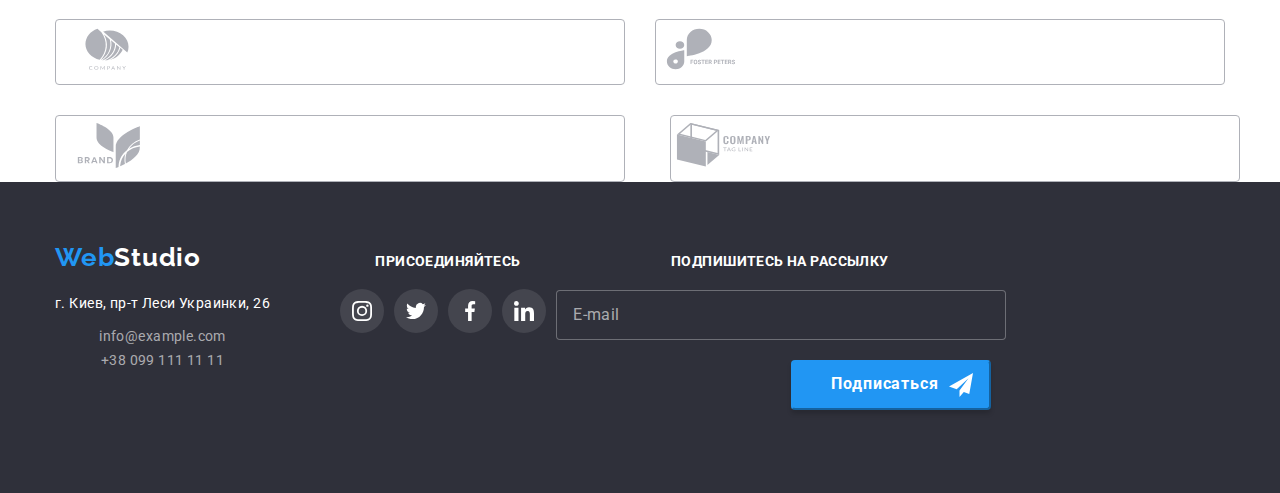
==== commit 10c9737a: "mobile menu" ====
--- a/index.html
+++ b/index.html
@@ -20,7 +20,14 @@
                 <a href="" class="navigation__logo" >
                    <span class="navigation__logo--accent">Web</span><span class="navigation__title">Studio</span>
                 </a>  
-                <div class="menu-container is-open" id="menu-container" data-menu>
+                 <button type="button" class="mobile-button is-open" aria-expanded="false" aria-controls='menu-container' data-menu-button>
+                     <svg  width='40' height='40' aria-label="Переключатель мобильного меню">
+                        <use  class="mobile-button__cross" href='./svg/menuSpritesvg/symbol-defs.svg#icon-menu_24px' ></use>
+                         <use class="mobile-button__menu"   href='./svg/menuSpritesvg/symbol-defs.svg#icon-close_24px'></use>
+                         
+                     </svg>
+                 </button>
+                 <div class="menu-container "id="menu-container" data-menu>
                     <ul class="navigation__elements list">
                         <li class="navigation__list">
                             <a href="./index.html" class="navigation__link navigation__link--current navigation__link--active">Студия</a></li>
@@ -29,16 +36,10 @@
                         <li class="navigation__list">
                             <a href="" class="navigation__link">Контакты</a></li>
                     </ul>
-                    <!-- mobile button menu -->
-                    <button type="button" class="mobile-button is-open" aria-expanded="false" aria-controls='mebu-container' data-menu-button>
-                        <svg aria-label="Переключатель мобильного меню">
-                            <use class="mobile-button__cross" href='./svg/menuSpritesvg/symbol-defs.svg#icon-close_24px' width='18.67px' height='18.67px'></use>
-                            <use class="mobile-button__menu" href='./svg/menuSpritesvg/symbol-defs.svg#icon-menu_24px' width='24px' height='16px'></use>
-                        </svg> 
-                    </button>
+                <div class="wrap">
                     <ul class="contact list">
                         <li class="contact__list">
-                            <a href="mailto:info@devstudio.com" class="contact__link ">
+                            <a href="mailto:info@devstudio.com" class="contact__link contact__link--email ">
                                 <svg class="contact__icon"  wigth='16' height='12'>
                                     <use href='./images/icons.svg#icon-envelope'></use>
                                 </svg>
@@ -46,17 +47,38 @@
                             </a>
                         </li>
                         <li class="contact__list">
-                            <a href="tel:+380961111111" class="contact__link ">
+                            <a href="tel:+380961111111" class="contact__link contact__link--number ">
                                 <svg class="contact__icon"  wigth='16' height='12'>
                                     <use href='./images/icons.svg#icon-vector'></use>
                                 </svg>
                                 +38 096 111 11 11</a>
                         </li>
                     </ul>
+                    <ul class="mobile-social">
+                        <li class="mobile-social__elements">
+                            <a href="#" class="mobile-social__links">Instagram</a>
+                        </li>
+                        <li class="mobile-social__elements">
+                            <a href="#" class="mobile-social__links">Twitter</a>
+                        </li>
+                        <li class="mobile-social__elements">
+                            <a href="#" class="mobile-social__links">Facebook</a>
+                        </li>
+                        <li class="mobile-social__elements">
+                            <a href="#" class="mobile-social__links">LinkedIn</a>
+                        </li>
+                    </ul>
+                </div>
+                  
+
+                </div>
+
+               
+                   
                 </nav>
                   
                 </div>
-            </div>
+           
    
         </div>
 </header>  
--- a/css/main.min.css
+++ b/css/main.min.css
@@ -1 +1 @@
-:root{--primary-text-color:#757575;--secondary-text-color:#F5F4FA;--title-color: #212121;--accent-color:#2196F3;--white-color: #FFFFFF;--background-buttom-color: #F5F4FA;--background-footer: #2F303A;--socia-linls:#AFB1B8;--timefunction:cubic-bezier(0.4, 0, 0.2, 1)}h1,h2,h3,h4,h5,h6{margin-top:0}p{margin-top:0}body{color:var(--primary-text-color);font-family:Roboto,sans-serif;background-color:var(--white-color);margin:0}.list{list-style:none}ul{list-style:none;margin:0;padding:0}.container{width:1200px;padding-left:15px;padding-right:15px;margin-right:auto;margin-left:auto}@media screen and (min-width: 480px){.container{width:480px}}@media screen and (min-width: 768px){.container{width:768px}}@media screen and (min-width: 1200px){.container{width:1200px}}.header{border-bottom:1px solid #ececec}.header__page{display:flex}@media screen and (min-width: 480px){.header{border-bottom:1px solid #ececec;position:relative}}.mobile-button{display:inline-flex;margin:0;padding:0;border:none;background-color:transparent}@media screen and (min-width: 480px){.mobile-button{display:none}}.mobile-button .mobile-button__cross{display:none}.mobile-button.is-open .mobile-button__cross{display:block}.mobile-button.is-open .mobile-button__menu{display:none}.menu-container{display:none;outline:2px solid tomato;width:480px;height:796px;background:#fff;box-shadow:0px 4px 8px rgba(0,0,0,.04),0px 2px 4px rgba(0,0,0,.08),0px 1px 3px rgba(0,0,0,.16)}@media screen and (max-width: 767px){.menu-container{position:absolute;top:100%;left:0;width:100%;display:block}.menu-container.is-open{display:block}}@media screen and (min-width: 768px){.menu-container{display:flex;flex-grow:1;justify-content:space-between}}.navigation__logo{font-family:Raleway;font-weight:700;font-size:26px;line-height:1.19;letter-spacing:.03em;text-decoration:none;display:flex;justify-content:center}.navigation__logo--accent{color:var(--accent-color)}.navigation__title{color:var(--title-color)}.navigation{display:flex;align-items:center}.navigation__elements{display:flex;margin-left:93px;font-weight:500;font-size:14px;line-height:1.14;letter-spacing:.02em;padding:0;margin-top:0;margin-bottom:0}.navigation__link{position:relative;display:block;padding-top:32px;padding-bottom:32px;margin-right:30px;color:var(--title-color);text-decoration:none;transition:color 250ms var(--timefunction)}.navigation__list:not(:last-child){margin-right:50px}.navigation__link:last-child{margin-right:0}.navigation__link:hover,.navigation__link:focus{color:var(--accent-color)}.navigation__link--current{color:var(--accent-color)}.navigation__link--active::after{content:"";position:absolute;left:0;bottom:-1px;display:block;width:100%;height:4px;background-color:var(--accent-color);border-radius:2px}.contact{margin:0;display:flex;margin-left:auto;padding:0}.contact a{color:var(--primary-text-color);font-weight:500;font-size:14px;line-height:1.14;letter-spacing:.02em;text-decoration:none;transition:color 250ms var(--timefunction)}.contact a:hover,.contact a:focus{color:var(--accent-color)}.contact__list:not(:last-child){margin-right:30px}.contact__link{padding-top:32px;padding-bottom:32px;display:flex;align-items:center}.contact__icon{width:16px;margin-right:10px;fill:var(--primary-text-color)}.contact__link:hover .contact__icon,.contact__link:focus .contact__icon{fill:var(--accent-color)}.hero-section{background-color:#2f303a;padding:200px 0;background-image:linear-gradient(to right, rgba(47, 48, 58, 0.5), rgba(47, 48, 58, 0.3)),url("../images/Img16.jpg");background-repeat:no-repeat;background-position:center}.hero-section__title{font-family:Roboto;font-style:normal;font-weight:900;font-size:26px;line-height:42px;text-align:center;letter-spacing:.06em;text-transform:uppercase;color:#fff;margin-bottom:30px}.hero-section__button{color:var(--white-color);background-color:var(--accent-color);border-color:var(--accent-color);font-family:Roboto;font-style:normal;font-weight:bold;letter-spacing:.06em;font-size:16px;line-height:30px;box-shadow:0px 4px 4px rgba(0,0,0,.15);border-radius:4px;padding:10px 32px;text-align:center;margin-left:auto;margin-right:auto;display:block;text-align:center}.backdrop{position:fixed;top:0;left:0;width:100%;height:100%;background-color:rgba(0,0,0,.2);z-index:1}.backdrop--is-hidden{opacity:0;pointer-events:none}.backdrop--is-hidden .modal{transform:translate(-50%, 50%) scale(0.9)}.modal{position:absolute;bottom:50%;left:50%;transform:translate(-50%, 50%) scale(1);transition:transform 250ms var(--timefunction);width:450px;height:609px;background:#fff;box-shadow:0px 1px 3px rgba(0,0,0,.12),0px 1px 1px rgba(0,0,0,.14),0px 2px 1px rgba(0,0,0,.2);border-radius:4px;padding:40px}.modal__name{font-family:Roboto;font-weight:bold;font-size:20px;line-height:.8;text-align:center;letter-spacing:.03em;color:var(--title-color);margin-top:0;margin-bottom:30px;padding:0}.modal__label{position:relative;display:flex;flex-direction:column}.modal__title{position:absolute;top:50%;left:0;transform:translateY(-50px);font-family:Roboto;font-size:12px;line-height:.8;letter-spacing:.01em;color:var(--primary-text-color)}.modal__icon{position:absolute;top:50%;left:15px;transform:translateY(-20px)}.modal__comment{position:absolute;top:50%;left:0;transform:translateY(-75px);font-family:Roboto;font-size:12px;line-height:.8;letter-spacing:.01em;color:var(--primary-text-color)}.modal__input{width:370px;height:40px;border:1px solid rgba(33,33,33,.2);box-sizing:border-box;border-radius:4px;margin-bottom:28px;padding-left:42px}.modal__input:hover,.modal__input:focus{outline:1px;border-color:var(--accent-color);outline-color:var(--accent-color)}.modal__input:focus+.modal__icon,.modal__input:hover+.modal__icon{fill:var(--accent-color)}.checkbox{display:flex;position:relative}.checkbox__label{display:inline-block}.checkbox__input{-webkit-appearance:none;-moz-appearance:none;appearance:none}.checkbox__policy{font-family:Roboto;font-size:14px;line-height:24px;letter-spacing:.03em;color:var(--primary-text-color);display:inline-block;margin-top:20px;margin-left:36.38px}.checkbox__policy--accent{color:var(--accent-color);text-decoration:underline}.checkbox__icon{position:absolute;top:50%;left:0;width:16px;height:15px;border:2px solid #212121;border-radius:1px;display:flex;align-items:center;margin-left:12px}.checkbox__input:checked~.checkbox__icon{background-color:var(--accent-color);border:var(--accent-color);background-image:url(../images/iconcheck.svg);background-repeat:no-repeat;background-size:contain;background-origin:content-box}.modal__text{width:370px;height:120px;border:1px solid rgba(33,33,33,.2);box-sizing:border-box;border-radius:4px;resize:none}.modal__text:focus,.modal__text:hover{outline:1px;border-color:var(--accent-color);outline-color:var(--accent-color)}.modal__text::-moz-placeholder{position:absolute;top:12px;left:16px;font-family:Roboto;font-size:14px;line-height:.8;letter-spacing:.01em;color:rgba(117,117,117,.5)}.modal__text:-ms-input-placeholder{position:absolute;top:12px;left:16px;font-family:Roboto;font-size:14px;line-height:.8;letter-spacing:.01em;color:rgba(117,117,117,.5)}.modal__text::placeholder{position:absolute;top:12px;left:16px;font-family:Roboto;font-size:14px;line-height:.8;letter-spacing:.01em;color:rgba(117,117,117,.5)}.button{display:flex;align-items:center;justify-content:center;margin-top:30px}.button__send{font-family:Roboto;font-weight:bold;font-size:16px;line-height:.5;letter-spacing:.06em;color:var(--white-color)}.button__submit{width:200px;height:50px;background-color:#188ce8;box-shadow:0px 4px 4px rgba(0,0,0,.15);border-radius:4px;padding:10px 55px;border-color:#188ce8}.button__submit:hover,.button__submit:focus{cursor:pointer;box-shadow:0px 4px 4px rgba(0,0,0,.15)}.modal__button{border:none;background-color:#fff;margin:0;padding:0}.modal__button--closing{position:absolute;top:0;right:0;width:30px;height:30px;background-color:var(--white-color);border:1px solid rgba(0,0,0,.1);box-sizing:border-box;border-radius:50%;padding:7px;margin-top:8px;margin-right:8px;transition:transform 250ms var(--timefunction)}.modal__button--closing:focus,.modal__button--closing:hover{cursor:pointer;outline:1px;fill:var(--accent-color)}@media screen and (min-width: 1200px){.section{background-color:#fff;list-style:none;list-style-type:none;padding-top:94px;padding-bottom:94px}}@media screen and (min-width: 480px){.section__elements{padding-left:15px;padding-right:15px;margin-left:auto;margin-right:auto}}@media screen and (min-width: 1200px){.section__elements{margin-bottom:0;margin-top:0;padding:0;display:flex}}@media screen and (min-width: 480px){.section__icon{width:450px;height:120px;background:#f5f4fa;border-radius:4px;padding:25px 192.34px;margin-left:auto;margin-right:auto;margin-bottom:30px}}@media screen and (min-width: 1200px){.section__icon{width:270px;height:120px;background:#f5f4fa;border-radius:4px;margin-bottom:30px;display:flex;align-items:center;padding:25px 102.34px}}@media screen and (min-width: 480px){.section__title{color:var(--title-color);font-family:Roboto;font-weight:bold;font-size:14px;line-height:16px;text-align:center;letter-spacing:.03em;text-transform:uppercase;margin-bottom:10px}}@media screen and (min-width: 1200px){.section__title{color:var(--title-color);font-weight:700;font-size:14px;line-height:1.14;letter-spacing:.03em;text-transform:uppercase;margin-top:0;margin-bottom:10px}}@media screen and (min-width: 480px){.section__text{font-family:Roboto;font-size:14px;line-height:24px;letter-spacing:.03em;color:#757575}}@media screen and (min-width: 1200px){.section__text{font-weight:400;font-size:14px;line-height:1.71;letter-spacing:.03em;max-width:270px}}@media screen and (min-width: 1200px){.section__text:not(:last-child){margin-left:30px}}@media screen and (min-width: 480px){.section__text:nth-child(-n+4){margin-bottom:30px}}@media screen and (min-width: 1200px){.section__list{list-style-type:none;margin-top:0;margin-bottom:0}}@media screen and (min-width: 1200px){.section__list:nth-child(-n+4){margin-right:30px}}@media screen and (min-width: 1200px){.section__list:last-child{margin-right:0}}@media screen and (max-width: 480px){.section-about{display:none}}@media screen and (min-width: 1200px){.section-about{background-color:#fff;text-decoration:none;padding-bottom:94px}}@media screen and (min-width: 1200px){.section-about__title{color:var(--title-color);font-weight:700;font-size:36px;line-height:1.16;text-align:center;letter-spacing:.03em;margin-top:0;margin-bottom:50px}}@media screen and (min-width: 1200px){.section-about__elements{margin-bottom:0;margin-top:0;display:flex;padding:0}}@media screen and (min-width: 1200px){.section-about__item{display:block;margin-right:30px}}@media screen and (min-width: 1200px){.section-about__item:last-child{margin-right:0}}@media screen and (min-width: 1200px){.section-about__text{position:absolute;bottom:0;left:0;font-family:Roboto;font-style:normal;font-weight:bold;font-size:14px;line-height:16px;text-align:center;letter-spacing:.03em;text-transform:uppercase;color:var(--white-color);margin:0;padding:0;width:370px;height:70px;background:rgba(47,48,58,.8);display:flex;justify-content:center;align-items:center}}@media screen and (min-width: 1200px){.section-about__img{display:block}}@media screen and (min-width: 1200px){.imgtext{position:relative}}@media screen and (min-width: 480px){.team{background-color:#f5f4fa;margin-left:auto;margin-right:auto}}@media screen and (min-width: 1200px){.team{background-color:#f5f4fa;margin-left:auto;margin-right:auto;padding-bottom:94px;padding-top:94px}}@media screen and (min-width: 480px){.team__name{color:var(--title-color);font-family:Roboto;font-weight:bold;font-size:28px;line-height:33px;text-align:center;padding-top:60px;padding-right:137px;padding-left:138px;padding-bottom:30px}}@media screen and (min-width: 1200px){.team__name{color:var(--title-color);font-weight:700;font-size:36px;line-height:1.16;text-align:center;letter-spacing:.03em;margin-top:0;margin-bottom:52px}}@media screen and (min-width: 480px){.team__elements{padding-left:15px;padding-right:15px;padding-bottom:60px;margin-bottom:60px}}@media screen and (min-width: 1200px){.team__elements{display:flex;margin-top:0;margin-bottom:0;justify-content:center;padding:0}}@media screen and (min-width: 480px){.team__list{background-color:var(--white-color);box-shadow:0px 1px 3px rgba(0,0,0,.12),0px 1px 1px rgba(0,0,0,.14),0px 2px 1px rgba(0,0,0,.2);border-radius:0px 0px 4px 4px}}@media screen and (min-width: 1200px){.team__list{list-style-type:none;border-radius:0px;margin-right:30px;margin-top:0;background-color:var(--white-color);box-shadow:0px 1px 3px rgba(0,0,0,.12),0px 1px 1px rgba(0,0,0,.14),0px 2px 1px rgba(0,0,0,.2);border-radius:0px 0px 4px 4px}}@media screen and (min-width: 1200px){.team .team__list:last-child{margin-right:0}}@media screen and (min-width: 480px){.team__title{color:var(--title-color);font-weight:500;font-size:16px;line-height:1.18;text-align:center;letter-spacing:.03em;margin-bottom:10px}}@media screen and (min-width: 1200px){.team__title{color:var(--title-color);font-weight:500;font-size:16px;line-height:1.18;text-align:center;letter-spacing:.03em;margin-top:0}}@media screen and (min-width: 480px){.team__text{font-size:16px;line-height:1.18;text-align:center;letter-spacing:.03em;color:#757575;margin-bottom:16px}}@media screen and (min-width: 1200px){.team__text{font-size:16px;line-height:1.18;text-align:center;letter-spacing:.03em;margin-top:0;margin-bottom:10px}}@media screen and (max-width: 480px){.team__photo{margin-bottom:30px}}@media screen and (min-width: 480px){.team__list:last-child{margin-bottom:0}}@media screen and (min-width: 1200px){.text{padding-top:30px;margin-bottom:16px}}@media screen and (min-width: 480px){.social{display:flex;justify-content:center}}@media screen and (min-width: 1200px){.social{display:flex;align-items:center;padding-bottom:30px;padding-left:32px}}@media screen and (min-width: 480px){.social__links{height:44px;width:44px;fill:var(--socia-linls);margin:0;padding:12px;border-radius:50%;background-color:var(--white-color);display:flex;align-items:center;justify-content:center;margin-bottom:24px;transition:background-color 250ms var(--timefunction)}}@media screen and (min-width: 1200px){.social__links{height:44px;width:44px;fill:var(--socia-linls);margin:0;padding:12px;border-radius:50%;background-color:var(--white-color);display:flex;align-items:center;justify-content:center;transition:background-color 250ms var(--timefunction)}}@media screen and (min-width: 480px){.social__links:hover,.social__links:focus{background-color:var(--accent-color)}}@media screen and (min-width: 1200px){.social__links:hover,.social__links:focus{background-color:var(--accent-color)}}@media screen and (min-width: 480px){.social__links:hover .social__icon,.social__links:focus .social__icon{fill:var(--white-color)}}@media screen and (min-width: 480px){.social__links:hover .social__icon,.social__links:focus .social__icon{fill:var(--white-color)}}@media screen and (min-width: 480px){.social__list:nth-child(-n+4){margin-right:10px}}@media screen and (min-width: 1200px){.social__list:nth-child(-n+4){margin-right:10px}}@media screen and (min-width: 480px){.social__links:last-child{margin-right:0}}@media screen and (min-width: 480px){.social__links:last-child{margin-right:0}}.client__list{margin:-15px;display:flex;justify-content:space-between;flex-wrap:wrap}.client__name{font-family:Roboto;font-style:normal;font-weight:bold;font-size:28px;line-height:33px;text-align:center;letter-spacing:.03em;color:var(--title-color)}.clients__item{width:calc((100% - 60px) / 2);margin:15px;border:1px solid #afb1b8;box-sizing:border-box;border-radius:4px}.clients__item:last-child{margin-right:0}.client__icon{fill:var(--socia-linls)}.client__link{width:210px;height:92px}.client__link:hover,.client__link:focus{background-color:var(--white-color);border:1px solid var(--accent-color)}.client__link:hover .client__icon,.client__link:focus .client__icon{fill:var(--accent-color)}@media screen and (min-width: 480px){.footer{background-color:var(--background-footer);margin-top:0;margin-bottom:0;padding-left:15px;padding-right:15px;padding-bottom:60px;padding-top:60px}}@media screen and (min-width: 1200px){.footer{background-color:var(--background-footer);margin-top:0;margin-bottom:0;display:flex;padding-bottom:60px;padding-top:60px}}@media screen and (min-width: 1200px){.footer__section{margin-right:70px;flex-shrink:0}}@media screen and (min-width: 480px){.navigation__logo--footer{text-align:center;margin-top:0;margin-bottom:20px}}@media screen and (min-width: 1200px){.navigation__logo--footer{display:inline-block;text-align:center;margin-top:0;margin-bottom:20px}}@media screen and (min-width: 480px){.navigation__title--white{color:var(--white-color)}}@media screen and (min-width: 1200px){.navigation__title--white{color:var(--white-color)}}@media screen and (min-width: 480px){.address{color:var(--white-color);font-style:normal;font-size:14px;line-height:1.71;letter-spacing:.03em;margin-bottom:9px;margin-top:0;text-align:center}}@media screen and (min-width: 1200px){.address{color:var(--white-color);font-style:normal;font-size:14px;line-height:1.71;letter-spacing:.03em;margin-bottom:9px;margin-top:0}}@media screen and (min-width: 480px){.address__footer{color:rgba(255,255,255,.6);font-size:14px;line-height:1.71;letter-spacing:.03em;text-decoration:none;margin-top:0;margin-bottom:0}}@media screen and (min-width: 1200px){.address__footer{color:rgba(255,255,255,.6);font-size:14px;line-height:1.71;letter-spacing:.03em;text-decoration:none;margin-top:0;margin-bottom:0;text-align:center}}@media screen and (min-width: 480px){.footer-address{text-align:center;margin-bottom:60px}}@media screen and (min-width: 480px){.footer-section__name{font-family:Roboto;font-style:normal;font-weight:bold;font-size:14px;line-height:16px;letter-spacing:.03em;text-transform:uppercase;color:var(--white-color);margin-top:0;text-align:center}}@media screen and (min-width: 1200px){.footer-section__name{font-family:Roboto;font-style:normal;font-weight:bold;font-size:14px;line-height:16px;letter-spacing:.03em;text-transform:uppercase;color:var(--white-color);margin-bottom:20px;margin-top:0}}@media screen and (min-width: 1200px){.footer--flex{display:flex;align-items:baseline;justify-content:space-between}}@media screen and (min-width: 480px){.social--box{padding:0;margin-bottom:60px}}@media screen and (min-width: 1200px){.social--box{padding:0;margin:0}}@media screen and (min-width: 480px){.social__list--colo:hover,.social__list--color:focus{background-color:var(--accent-color)}}@media screen and (min-width: 1200px){.social__list--colo:hover,.social__list--color:focus{background-color:var(--accent-color)}}@media screen and (min-width: 480px){.social-links:hover .social__icon--white,.social-links:focus .social__icon--white{fill:var(--white-color)}}@media screen and (min-width: 1200px){.social-links:hover .social__icon--white,.social-links:focus .social__icon--white{fill:var(--white-color)}}@media screen and (min-width: 480px){.social__links--dark{height:44px;width:44px;fill:var(--white-color);margin:0;padding:12px;border-radius:50%;background-color:rgba(255,255,255,.1)}}@media screen and (min-width: 1200px){.social__links--dark{height:44px;width:44px;fill:var(--white-color);margin:0;padding:12px;border-radius:50%;background-color:rgba(255,255,255,.1)}}.subscribe-section__label{font-family:Roboto;font-weight:bold;font-size:14px;line-height:.8;letter-spacing:.03em;text-transform:uppercase;color:var(--white-color);padding:0;text-align:center;padding-right:115px;padding-left:115px;margin-bottom:20px}.subscribe-section__button{font-family:Roboto;font-weight:bold;font-size:16px;line-height:.3;text-align:center;letter-spacing:.06em;color:var(--white-color);width:200px;height:50px;background-color:var(--accent-color);box-shadow:0px 4px 4px rgba(0,0,0,.15);border-color:var(--accent-color);border-radius:4px;display:flex;align-items:center;justify-content:center;padding-top:10px;padding-bottom:10px;padding-left:29px;margin:auto}.subscribe-section__icon{margin-left:10px}.subscribe-section__input{margin-top:20px;padding:15px 16px;width:450px;height:50px;border:1px solid rgba(255,255,255,.3);box-sizing:border-box;border-radius:4px;background-color:var(--background-footer);color:var(--white-color);margin-bottom:20px}.subscribe-section__input::-moz-placeholder{font-family:Roboto;font-size:16px;line-height:.8;letter-spacing:.03em;color:rgba(255,255,255,.6)}.subscribe-section__input:-ms-input-placeholder{font-family:Roboto;font-size:16px;line-height:.8;letter-spacing:.03em;color:rgba(255,255,255,.6)}.subscribe-section__input::placeholder{font-family:Roboto;font-size:16px;line-height:.8;letter-spacing:.03em;color:rgba(255,255,255,.6)}.portfolio-section{padding-top:100px;padding-bottom:94px}.portfolio-section__elements{margin-top:0;margin-bottom:56px;padding:0;display:flex;justify-content:center;background-color:var(--white-color);list-style-type:none;border-radius:4px}.portfolio-section__list:hover .portfolio-section__button,.portfolio-section__list:focus .portfolio-section__button{color:var(--white-color);background-color:var(--accent-color);box-shadow:0px 3px 1px rgba(0,0,0,.1),0px 1px 2px rgba(0,0,0,.08),0px 2px 2px rgba(0,0,0,.12)}.portfolio-section__button{color:var(--title-color);background-color:var(--background-buttom-color);font-family:Roboto;font-weight:500;font-size:16px;line-height:1.62;text-align:center;letter-spacing:.03em;border:1px solid #ececec;cursor:pointer;border-radius:4px;padding:6px 22px}.portfolio-section__list{list-style-type:none}.portfolio-section__list:nth-child(-n+5){margin-right:8px}.portfolio-section__list:last-child{margin-right:0}.name{margin-top:0;margin-bottom:0}.gallery{background-color:#fff;color:var(--title-color);margin-top:0;margin-bottom:0;padding:0;display:flex;flex-wrap:wrap}.gallery__list{border:1px solid #eee;box-sizing:border-box;margin-bottom:30px;transition:box-shadow 250ms var(--timefunction)}.gallery__list:hover,.gallery__list:focus{box-shadow:0px 1px 1px rgba(0,0,0,.12),0px 4px 4px rgba(0,0,0,.06),1px 4px 6px rgba(0,0,0,.16)}.gallery__list:hover::before{opacity:1}.gallery__img{display:block}.gallery__title{font-weight:700;font-size:18px;line-height:2;letter-spacing:.06em;margin-bottom:4px;margin-top:0}.gallery__text{color:var(--primary-text-color);font-size:16px;line-height:1.87;letter-spacing:.03em;margin-top:0;margin-bottom:0}.gallery__component{position:relative;overflow:hidden}.gallery__card{margin-top:0;margin-bottom:0;background-color:#fff;padding:20px 24px 20px 24px}.gallery__article{position:absolute;top:0;left:0;height:100%;display:inline-block;margin:0;padding:63px 24px;font-family:Roboto;font-size:18px;line-height:28px;letter-spacing:.03em;color:var(--white-color);background-color:rgba(33,150,243,.9);transform:translateY(100%);transition:transform 250ms var(--timefunction)}.gallery__list{width:370px;margin-top:0;margin-right:30px;margin-bottom:30px}.gallery__list:nth-child(3n){margin-right:0}.gallery__list:nth-last-child(-n+3){margin-bottom:0}.gallery__list:hover .gallery__article{transform:translateY(0)}/*# sourceMappingURL=main.min.css.map */+:root{--primary-text-color:#757575;--secondary-text-color:#F5F4FA;--title-color: #212121;--accent-color:#2196F3;--white-color: #FFFFFF;--background-buttom-color: #F5F4FA;--background-footer: #2F303A;--socia-linls:#AFB1B8;--timefunction:cubic-bezier(0.4, 0, 0.2, 1)}h1,h2,h3,h4,h5,h6{margin-top:0}p{margin-top:0}body{color:var(--primary-text-color);font-family:Roboto,sans-serif;background-color:var(--white-color);margin:0}.list{list-style:none}ul{list-style:none;margin:0;padding:0}.container{padding-left:15px;padding-right:15px;margin-right:auto;margin-left:auto}@media screen and (min-width: 480px){.container{width:480px}}@media screen and (min-width: 768px){.container{width:768px}}@media screen and (min-width: 1200px){.container{width:1200px}}.header{border-bottom:1px solid #ececec;position:relative}@media screen and (min-width: 1200px){.header__page{display:flex}}.navigation__logo{font-family:Raleway;font-weight:700;font-size:26px;line-height:1.19;letter-spacing:.03em;text-decoration:none;display:flex;justify-content:center}.navigation__logo--accent{color:var(--accent-color)}.navigation__title{color:var(--title-color)}.mobile-button{display:inline-flex;margin:0;padding:0;border:none;background-color:transparent;width:40px;height:40px}@media screen and (min-width: 480px){.mobile-button{display:none}}.mobile-button .mobile-button__cross{display:none}.mobile-button.is-open .mobile-button__cross{display:block}.mobile-button.is-open .mobile-button__menu{display:none}@media screen and (max-width: 767px){.menu-container{display:none;position:absolute;top:100%;left:0;width:100vw;height:100vh;background:#fff;box-shadow:0px 4px 8px rgba(0,0,0,.04),0px 2px 4px rgba(0,0,0,.08),0px 1px 3px rgba(0,0,0,.16)}}.menu-container.is-open{display:block;padding:48px 40px}@media screen and (min-width: 768px){.menu-container.is-open{display:flex;flex-grow:1;justify-content:space-between}}.navigation{display:flex;align-items:center}.navigation__elements{font-weight:500;font-size:40px;line-height:1.14;letter-spacing:.02em;padding:0;margin-bottom:0}.navigation__link{color:var(--title-color);text-decoration:none;transition:color 250ms var(--timefunction)}.navigation__link:last-child{margin-bottom:0}.navigation__link:hover,.navigation__link:focus{color:var(--accent-color)}.navigation__link--current{color:var(--accent-color)}.navigation__list{margin-bottom:32px}.navigation__list:last-child{margin-bottom:0px}.mobile-social__links{font-family:Roboto;font-style:normal;font-weight:500;font-size:18px;line-height:22px;letter-spacing:.02em;color:#2196f3;text-decoration:none}.mobile-social{display:flex;align-items:center}.mobile-social__elements{margin-right:20px}.mobile-social__elements::after{content:"";width:22px;height:0px;left:135px;top:726px;border:1px solid rgba(33,33,33,.2);transform:rotate(90deg);margin-left:10px}.mobile-social__elements::after:last-child{margin-left:0}.wrap{margin-top:135px}.contact{margin:0;display:flex;margin-left:auto;padding:0;flex-direction:column-reverse}.contact__list:not(:last-child){margin-right:30px}.contact__icon{width:16px;margin-right:10px;fill:var(--primary-text-color)}@media screen and (max-width: 767px){.contact__icon{display:none}}.contact__link:hover .contact__icon,.contact__link:focus .contact__icon{fill:var(--accent-color)}@media screen and (max-width: 767px){.contact__link:hover .contact__icon,.contact__link:focus .contact__icon{display:none}}.contact__link{padding-top:32px;padding-bottom:32px;display:flex;align-items:center;color:var(--primary-text-color);font-weight:500;font-size:14px;line-height:1.14;letter-spacing:.02em;text-decoration:none;transition:color 250ms var(--timefunction)}@media screen and (max-width: 767px){.contact__link--number{font-size:34px;line-height:40px;color:var(--accent-color)}}@media screen and (max-width: 767px){.contact__link--email{font-size:24px;line-height:28px}}.contact__link:hover,.contact__link:focus{color:var(--accent-color)}.hero-section{background-color:#2f303a;padding:200px 0;background-image:linear-gradient(to right, rgba(47, 48, 58, 0.5), rgba(47, 48, 58, 0.3)),url("../images/Img16.jpg");background-repeat:no-repeat;background-position:center}.hero-section__title{font-family:Roboto;font-style:normal;font-weight:900;font-size:26px;line-height:42px;text-align:center;letter-spacing:.06em;text-transform:uppercase;color:#fff;margin-bottom:30px}.hero-section__button{color:var(--white-color);background-color:var(--accent-color);border-color:var(--accent-color);font-family:Roboto;font-style:normal;font-weight:bold;letter-spacing:.06em;font-size:16px;line-height:30px;box-shadow:0px 4px 4px rgba(0,0,0,.15);border-radius:4px;padding:10px 32px;text-align:center;margin-left:auto;margin-right:auto;display:block;text-align:center}.backdrop{position:fixed;top:0;left:0;width:100%;height:100%;background-color:rgba(0,0,0,.2);z-index:1}.backdrop--is-hidden{opacity:0;pointer-events:none}.backdrop--is-hidden .modal{transform:translate(-50%, 50%) scale(0.9)}.modal{position:absolute;bottom:50%;left:50%;transform:translate(-50%, 50%) scale(1);transition:transform 250ms var(--timefunction);width:450px;height:609px;background:#fff;box-shadow:0px 1px 3px rgba(0,0,0,.12),0px 1px 1px rgba(0,0,0,.14),0px 2px 1px rgba(0,0,0,.2);border-radius:4px;padding:40px}.modal__name{font-family:Roboto;font-weight:bold;font-size:20px;line-height:.8;text-align:center;letter-spacing:.03em;color:var(--title-color);margin-top:0;margin-bottom:30px;padding:0}.modal__label{position:relative;display:flex;flex-direction:column}.modal__title{position:absolute;top:50%;left:0;transform:translateY(-50px);font-family:Roboto;font-size:12px;line-height:.8;letter-spacing:.01em;color:var(--primary-text-color)}.modal__icon{position:absolute;top:50%;left:15px;transform:translateY(-20px)}.modal__comment{position:absolute;top:50%;left:0;transform:translateY(-75px);font-family:Roboto;font-size:12px;line-height:.8;letter-spacing:.01em;color:var(--primary-text-color)}.modal__input{width:370px;height:40px;border:1px solid rgba(33,33,33,.2);box-sizing:border-box;border-radius:4px;margin-bottom:28px;padding-left:42px}.modal__input:hover,.modal__input:focus{outline:1px;border-color:var(--accent-color);outline-color:var(--accent-color)}.modal__input:focus+.modal__icon,.modal__input:hover+.modal__icon{fill:var(--accent-color)}.checkbox{display:flex;position:relative}.checkbox__label{display:inline-block}.checkbox__input{-webkit-appearance:none;-moz-appearance:none;appearance:none}.checkbox__policy{font-family:Roboto;font-size:14px;line-height:24px;letter-spacing:.03em;color:var(--primary-text-color);display:inline-block;margin-top:20px;margin-left:36.38px}.checkbox__policy--accent{color:var(--accent-color);text-decoration:underline}.checkbox__icon{position:absolute;top:50%;left:0;width:16px;height:15px;border:2px solid #212121;border-radius:1px;display:flex;align-items:center;margin-left:12px}.checkbox__input:checked~.checkbox__icon{background-color:var(--accent-color);border:var(--accent-color);background-image:url(../images/iconcheck.svg);background-repeat:no-repeat;background-size:contain;background-origin:content-box}.modal__text{width:370px;height:120px;border:1px solid rgba(33,33,33,.2);box-sizing:border-box;border-radius:4px;resize:none}.modal__text:focus,.modal__text:hover{outline:1px;border-color:var(--accent-color);outline-color:var(--accent-color)}.modal__text::-moz-placeholder{position:absolute;top:12px;left:16px;font-family:Roboto;font-size:14px;line-height:.8;letter-spacing:.01em;color:rgba(117,117,117,.5)}.modal__text:-ms-input-placeholder{position:absolute;top:12px;left:16px;font-family:Roboto;font-size:14px;line-height:.8;letter-spacing:.01em;color:rgba(117,117,117,.5)}.modal__text::placeholder{position:absolute;top:12px;left:16px;font-family:Roboto;font-size:14px;line-height:.8;letter-spacing:.01em;color:rgba(117,117,117,.5)}.button{display:flex;align-items:center;justify-content:center;margin-top:30px}.button__send{font-family:Roboto;font-weight:bold;font-size:16px;line-height:.5;letter-spacing:.06em;color:var(--white-color)}.button__submit{width:200px;height:50px;background-color:#188ce8;box-shadow:0px 4px 4px rgba(0,0,0,.15);border-radius:4px;padding:10px 55px;border-color:#188ce8}.button__submit:hover,.button__submit:focus{cursor:pointer;box-shadow:0px 4px 4px rgba(0,0,0,.15)}.modal__button{border:none;background-color:#fff;margin:0;padding:0}.modal__button--closing{position:absolute;top:0;right:0;width:30px;height:30px;background-color:var(--white-color);border:1px solid rgba(0,0,0,.1);box-sizing:border-box;border-radius:50%;padding:7px;margin-top:8px;margin-right:8px;transition:transform 250ms var(--timefunction)}.modal__button--closing:focus,.modal__button--closing:hover{cursor:pointer;outline:1px;fill:var(--accent-color)}@media screen and (min-width: 1200px){.section{background-color:#fff;list-style:none;list-style-type:none;padding-top:94px;padding-bottom:94px}}.section__elements{padding-left:15px;padding-right:15px;margin-left:auto;margin-right:auto}@media screen and (min-width: 1200px){.section__elements{margin-bottom:0;margin-top:0;padding:0;display:flex}}.section__icon{width:450px;height:120px;background:#f5f4fa;border-radius:4px;padding:25px 192.34px;margin-left:auto;margin-right:auto;margin-bottom:30px}@media screen and (min-width: 1200px){.section__icon{width:270px;height:120px;background:#f5f4fa;border-radius:4px;margin-bottom:30px;display:flex;align-items:center;padding:25px 102.34px}}.section__title{color:var(--title-color);font-family:Roboto;font-weight:bold;font-size:14px;line-height:16px;text-align:center;letter-spacing:.03em;text-transform:uppercase;margin-bottom:10px}@media screen and (min-width: 1200px){.section__title{color:var(--title-color);font-weight:700;font-size:14px;line-height:1.14;letter-spacing:.03em;text-transform:uppercase;margin-top:0;margin-bottom:10px}}.section__text{font-family:Roboto;font-size:14px;line-height:24px;letter-spacing:.03em;color:#757575}@media screen and (min-width: 1200px){.section__text{font-weight:400;font-size:14px;line-height:1.71;letter-spacing:.03em;max-width:270px}}@media screen and (min-width: 1200px){.section__text:not(:last-child){margin-left:30px}}.section__text:nth-child(-n+4){margin-bottom:30px}@media screen and (min-width: 1200px){.section__list{list-style-type:none;margin-top:0;margin-bottom:0}}@media screen and (min-width: 1200px){.section__list:nth-child(-n+4){margin-right:30px}}@media screen and (min-width: 1200px){.section__list:last-child{margin-right:0}}@media screen and (max-width: 480px){.section-about{display:none}}@media screen and (min-width: 1200px){.section-about{background-color:#fff;text-decoration:none;padding-bottom:94px}}@media screen and (min-width: 1200px){.section-about__title{color:var(--title-color);font-weight:700;font-size:36px;line-height:1.16;text-align:center;letter-spacing:.03em;margin-top:0;margin-bottom:50px}}@media screen and (min-width: 1200px){.section-about__elements{margin-bottom:0;margin-top:0;display:flex;padding:0}}@media screen and (min-width: 1200px){.section-about__item{display:block;margin-right:30px}}@media screen and (min-width: 1200px){.section-about__item:last-child{margin-right:0}}@media screen and (min-width: 1200px){.section-about__text{position:absolute;bottom:0;left:0;font-family:Roboto;font-style:normal;font-weight:bold;font-size:14px;line-height:16px;text-align:center;letter-spacing:.03em;text-transform:uppercase;color:var(--white-color);margin:0;padding:0;width:370px;height:70px;background:rgba(47,48,58,.8);display:flex;justify-content:center;align-items:center}}@media screen and (min-width: 1200px){.section-about__img{display:block}}@media screen and (min-width: 1200px){.imgtext{position:relative}}.team{background-color:#f5f4fa;margin-left:auto;margin-right:auto}@media screen and (min-width: 1200px){.team{background-color:#f5f4fa;margin-left:auto;margin-right:auto;padding-bottom:94px;padding-top:94px}}.team__name{color:var(--title-color);font-family:Roboto;font-weight:bold;font-size:28px;line-height:33px;text-align:center;padding-top:60px;padding-right:137px;padding-left:138px;padding-bottom:30px}@media screen and (min-width: 1200px){.team__name{color:var(--title-color);font-weight:700;font-size:36px;line-height:1.16;text-align:center;letter-spacing:.03em;margin-top:0;margin-bottom:52px}}.team__elements{padding-left:15px;padding-right:15px;padding-bottom:60px;margin-bottom:60px}@media screen and (min-width: 1200px){.team__elements{display:flex;margin-top:0;margin-bottom:0;justify-content:center;padding:0}}.team__list{background-color:var(--white-color);box-shadow:0px 1px 3px rgba(0,0,0,.12),0px 1px 1px rgba(0,0,0,.14),0px 2px 1px rgba(0,0,0,.2);border-radius:0px 0px 4px 4px}@media screen and (min-width: 1200px){.team__list{list-style-type:none;border-radius:0px;margin-right:30px;margin-top:0;background-color:var(--white-color);box-shadow:0px 1px 3px rgba(0,0,0,.12),0px 1px 1px rgba(0,0,0,.14),0px 2px 1px rgba(0,0,0,.2);border-radius:0px 0px 4px 4px}}@media screen and (min-width: 1200px){.team .team__list:last-child{margin-right:0}}.team__title{color:var(--title-color);font-weight:500;font-size:16px;line-height:1.18;text-align:center;letter-spacing:.03em;margin-bottom:10px}@media screen and (min-width: 1200px){.team__title{color:var(--title-color);font-weight:500;font-size:16px;line-height:1.18;text-align:center;letter-spacing:.03em;margin-top:0}}.team__text{font-size:16px;line-height:1.18;text-align:center;letter-spacing:.03em;color:#757575;margin-bottom:16px}@media screen and (min-width: 1200px){.team__text{font-size:16px;line-height:1.18;text-align:center;letter-spacing:.03em;margin-top:0;margin-bottom:10px}}.team__photo{margin-bottom:30px}.team__list:last-child{margin-bottom:0}@media screen and (min-width: 1200px){.text{padding-top:30px;margin-bottom:16px}}.social{display:flex;justify-content:center}@media screen and (min-width: 1200px){.social{display:flex;align-items:center;padding-bottom:30px;padding-left:32px}}.social__links{height:44px;width:44px;fill:var(--socia-linls);margin:0;padding:12px;border-radius:50%;background-color:var(--white-color);display:flex;align-items:center;justify-content:center;margin-bottom:24px;transition:background-color 250ms var(--timefunction)}@media screen and (min-width: 1200px){.social__links{height:44px;width:44px;fill:var(--socia-linls);margin:0;padding:12px;border-radius:50%;background-color:var(--white-color);display:flex;align-items:center;justify-content:center;transition:background-color 250ms var(--timefunction)}}.social__links:hover,.social__links:focus{background-color:var(--accent-color)}.social__links:hover .social__icon,.social__links:focus .social__icon{fill:var(--white-color)}.social__list:nth-child(-n+4){margin-right:10px}.social__links:last-child{margin-right:0}.client__list{margin:-15px;display:flex;justify-content:space-between;flex-wrap:wrap}.client__name{font-family:Roboto;font-style:normal;font-weight:bold;font-size:28px;line-height:33px;text-align:center;letter-spacing:.03em;color:var(--title-color)}.clients__item{width:calc((100% - 60px) / 2);margin:15px;border:1px solid #afb1b8;box-sizing:border-box;border-radius:4px}.clients__item:last-child{margin-right:0}.client__icon{fill:var(--socia-linls)}.client__link{width:210px;height:92px}.client__link:hover,.client__link:focus{background-color:var(--white-color);border:1px solid var(--accent-color)}.client__link:hover .client__icon,.client__link:focus .client__icon{fill:var(--accent-color)}.footer{background-color:var(--background-footer);margin-top:0;margin-bottom:0;padding-left:15px;padding-right:15px;padding-bottom:60px;padding-top:60px}@media screen and (min-width: 1200px){.footer{background-color:var(--background-footer);margin-top:0;margin-bottom:0;display:flex;padding-bottom:60px;padding-top:60px}}@media screen and (min-width: 1200px){.footer__section{margin-right:70px;flex-shrink:0}}.navigation__logo--footer{text-align:center;margin-top:0;margin-bottom:20px}@media screen and (min-width: 1200px){.navigation__logo--footer{display:inline-block;text-align:center;margin-top:0;margin-bottom:20px}}.navigation__title--white{color:var(--white-color)}.address{color:var(--white-color);font-style:normal;font-size:14px;line-height:1.71;letter-spacing:.03em;margin-bottom:9px;margin-top:0;text-align:center}@media screen and (min-width: 1200px){.address{color:var(--white-color);font-style:normal;font-size:14px;line-height:1.71;letter-spacing:.03em;margin-bottom:9px;margin-top:0}}.address__footer{color:rgba(255,255,255,.6);font-size:14px;line-height:1.71;letter-spacing:.03em;text-decoration:none;margin-top:0;margin-bottom:0}@media screen and (min-width: 1200px){.address__footer{color:rgba(255,255,255,.6);font-size:14px;line-height:1.71;letter-spacing:.03em;text-decoration:none;margin-top:0;margin-bottom:0;text-align:center}}.footer-address{text-align:center;margin-bottom:60px}.footer-section__name{font-family:Roboto;font-style:normal;font-weight:bold;font-size:14px;line-height:16px;letter-spacing:.03em;text-transform:uppercase;color:var(--white-color);margin-top:0;text-align:center}@media screen and (min-width: 1200px){.footer-section__name{font-family:Roboto;font-style:normal;font-weight:bold;font-size:14px;line-height:16px;letter-spacing:.03em;text-transform:uppercase;color:var(--white-color);margin-bottom:20px;margin-top:0}}@media screen and (min-width: 1200px){.footer--flex{display:flex;align-items:baseline;justify-content:space-between}}.social--box{padding:0;margin-bottom:60px}@media screen and (min-width: 1200px){.social--box{padding:0;margin:0}}.social__list--colo:hover,.social__list--color:focus{background-color:var(--accent-color)}.social-links:hover .social__icon--white,.social-links:focus .social__icon--white{fill:var(--white-color)}.social__links--dark{height:44px;width:44px;fill:var(--white-color);margin:0;padding:12px;border-radius:50%;background-color:rgba(255,255,255,.1)}.subscribe-section__label{font-family:Roboto;font-weight:bold;font-size:14px;line-height:.8;letter-spacing:.03em;text-transform:uppercase;color:var(--white-color);padding:0;text-align:center;padding-right:115px;padding-left:115px;margin-bottom:20px}.subscribe-section__button{font-family:Roboto;font-weight:bold;font-size:16px;line-height:.3;text-align:center;letter-spacing:.06em;color:var(--white-color);width:200px;height:50px;background-color:var(--accent-color);box-shadow:0px 4px 4px rgba(0,0,0,.15);border-color:var(--accent-color);border-radius:4px;display:flex;align-items:center;justify-content:center;padding-top:10px;padding-bottom:10px;padding-left:29px;margin:auto}.subscribe-section__icon{margin-left:10px}.subscribe-section__input{margin-top:20px;padding:15px 16px;width:450px;height:50px;border:1px solid rgba(255,255,255,.3);box-sizing:border-box;border-radius:4px;background-color:var(--background-footer);color:var(--white-color);margin-bottom:20px}.subscribe-section__input::-moz-placeholder{font-family:Roboto;font-size:16px;line-height:.8;letter-spacing:.03em;color:rgba(255,255,255,.6)}.subscribe-section__input:-ms-input-placeholder{font-family:Roboto;font-size:16px;line-height:.8;letter-spacing:.03em;color:rgba(255,255,255,.6)}.subscribe-section__input::placeholder{font-family:Roboto;font-size:16px;line-height:.8;letter-spacing:.03em;color:rgba(255,255,255,.6)}.portfolio-section{padding-top:100px;padding-bottom:94px}.portfolio-section__elements{margin-top:0;margin-bottom:56px;padding:0;display:flex;justify-content:center;background-color:var(--white-color);list-style-type:none;border-radius:4px}.portfolio-section__list:hover .portfolio-section__button,.portfolio-section__list:focus .portfolio-section__button{color:var(--white-color);background-color:var(--accent-color);box-shadow:0px 3px 1px rgba(0,0,0,.1),0px 1px 2px rgba(0,0,0,.08),0px 2px 2px rgba(0,0,0,.12)}.portfolio-section__button{color:var(--title-color);background-color:var(--background-buttom-color);font-family:Roboto;font-weight:500;font-size:16px;line-height:1.62;text-align:center;letter-spacing:.03em;border:1px solid #ececec;cursor:pointer;border-radius:4px;padding:6px 22px}.portfolio-section__list{list-style-type:none}.portfolio-section__list:nth-child(-n+5){margin-right:8px}.portfolio-section__list:last-child{margin-right:0}.name{margin-top:0;margin-bottom:0}.gallery{background-color:#fff;color:var(--title-color);margin-top:0;margin-bottom:0;padding:0;display:flex;flex-wrap:wrap}.gallery__list{border:1px solid #eee;box-sizing:border-box;margin-bottom:30px;transition:box-shadow 250ms var(--timefunction)}.gallery__list:hover,.gallery__list:focus{box-shadow:0px 1px 1px rgba(0,0,0,.12),0px 4px 4px rgba(0,0,0,.06),1px 4px 6px rgba(0,0,0,.16)}.gallery__list:hover::before{opacity:1}.gallery__img{display:block}.gallery__title{font-weight:700;font-size:18px;line-height:2;letter-spacing:.06em;margin-bottom:4px;margin-top:0}.gallery__text{color:var(--primary-text-color);font-size:16px;line-height:1.87;letter-spacing:.03em;margin-top:0;margin-bottom:0}.gallery__component{position:relative;overflow:hidden}.gallery__card{margin-top:0;margin-bottom:0;background-color:#fff;padding:20px 24px 20px 24px}.gallery__article{position:absolute;top:0;left:0;height:100%;display:inline-block;margin:0;padding:63px 24px;font-family:Roboto;font-size:18px;line-height:28px;letter-spacing:.03em;color:var(--white-color);background-color:rgba(33,150,243,.9);transform:translateY(100%);transition:transform 250ms var(--timefunction)}.gallery__list{width:370px;margin-top:0;margin-right:30px;margin-bottom:30px}.gallery__list:nth-child(3n){margin-right:0}.gallery__list:nth-last-child(-n+3){margin-bottom:0}.gallery__list:hover .gallery__article{transform:translateY(0)}/*# sourceMappingURL=main.min.css.map */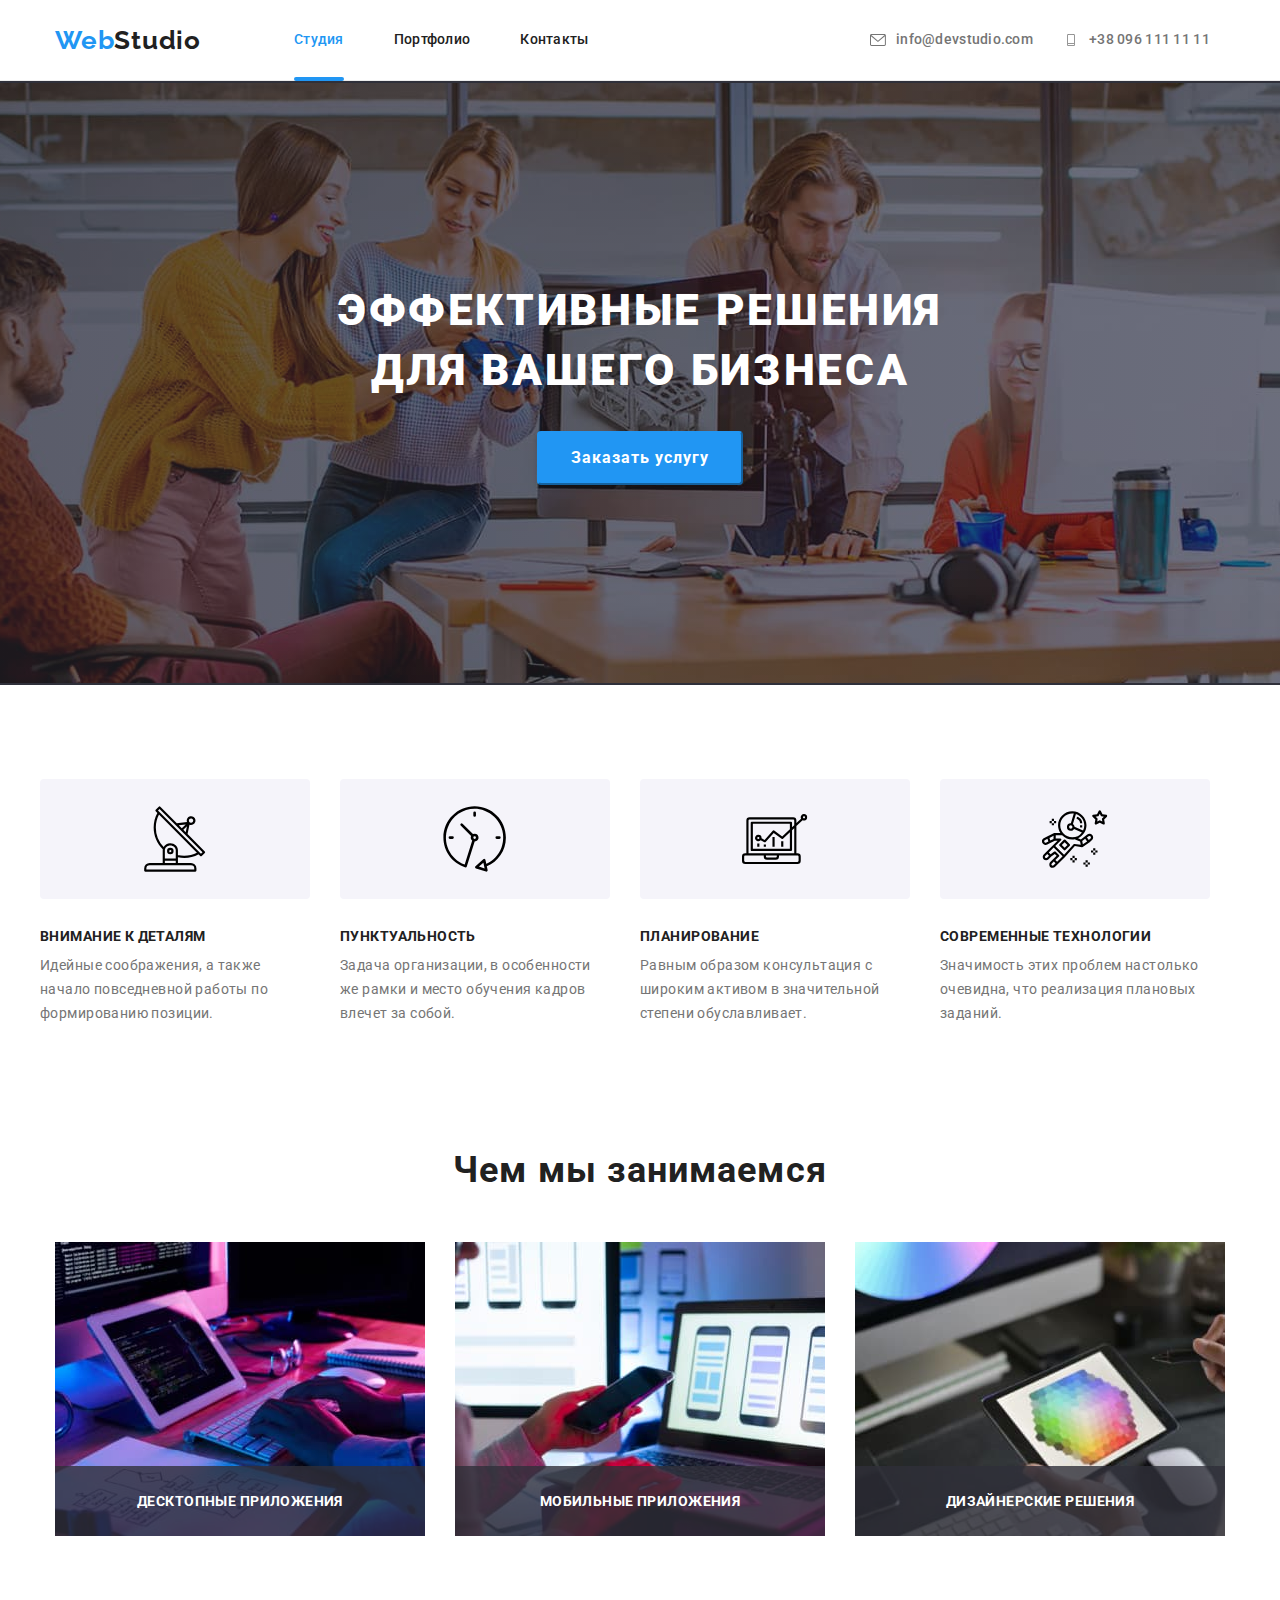
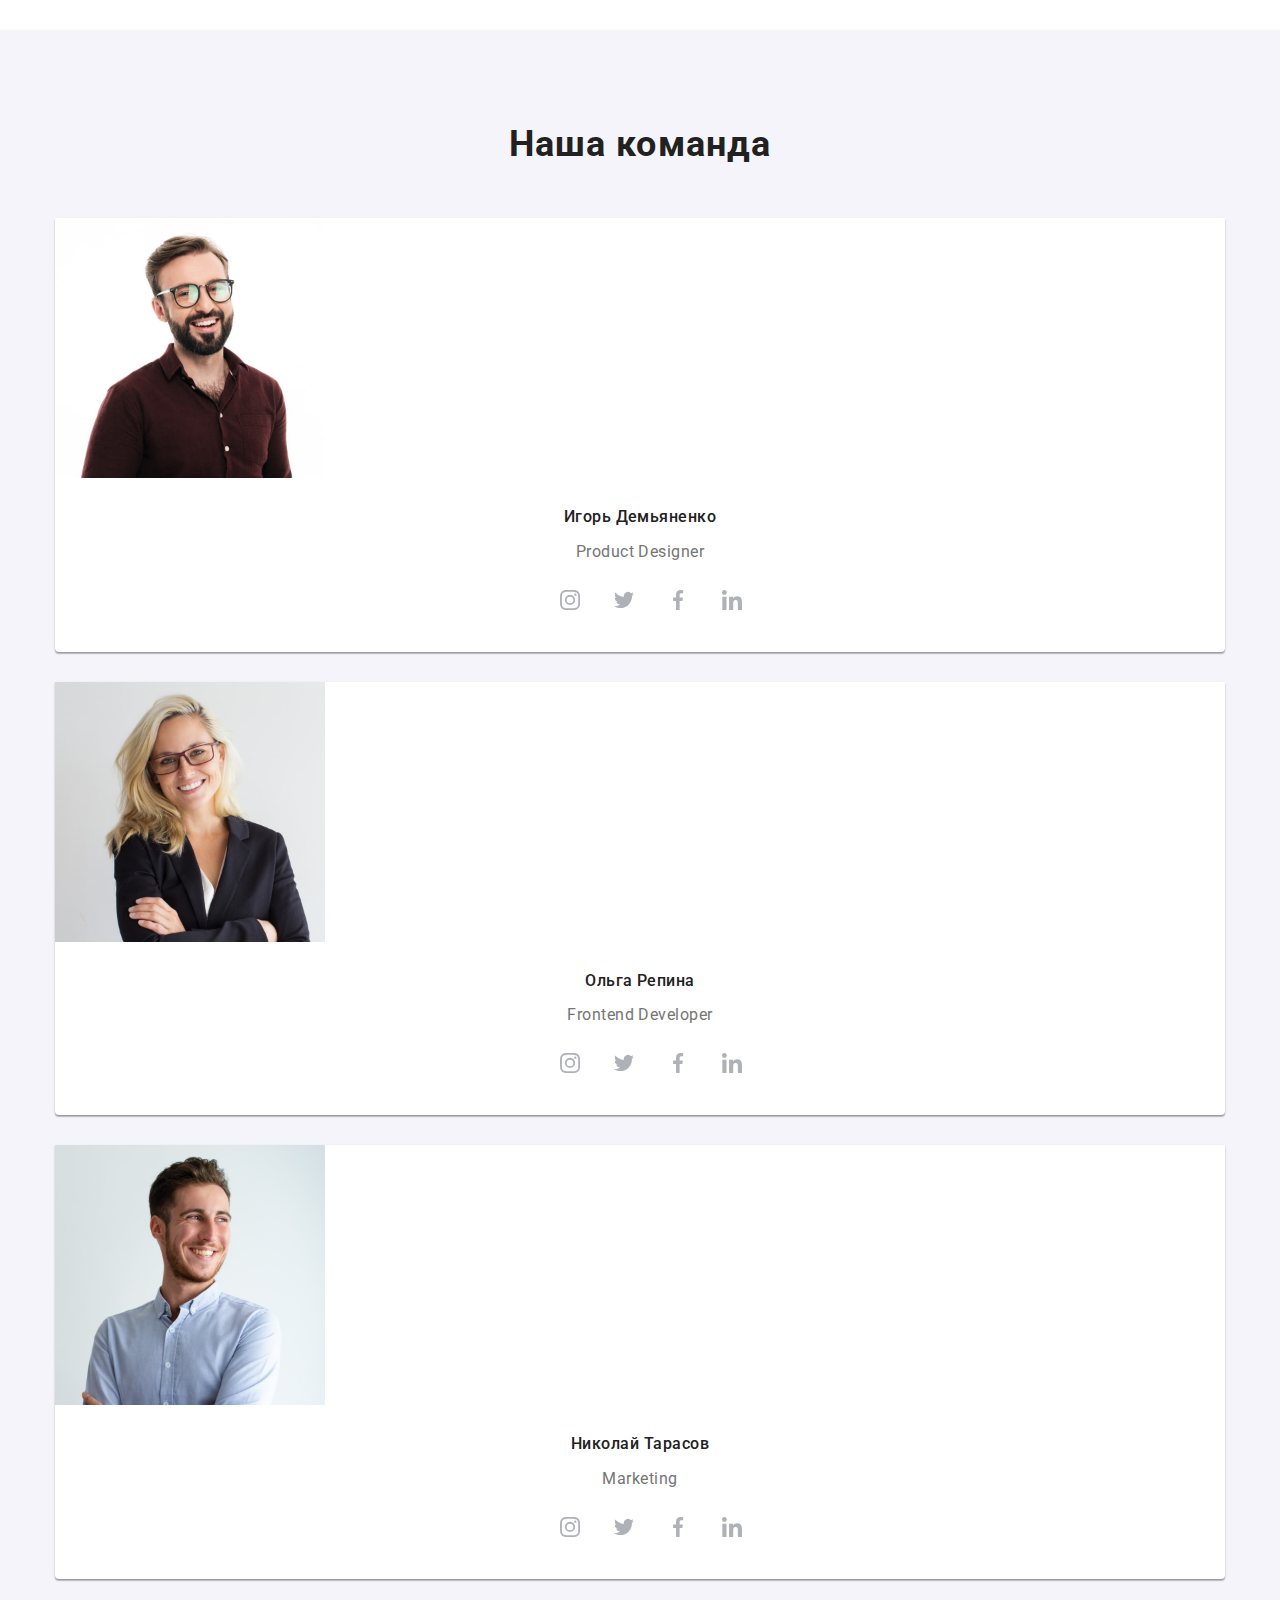
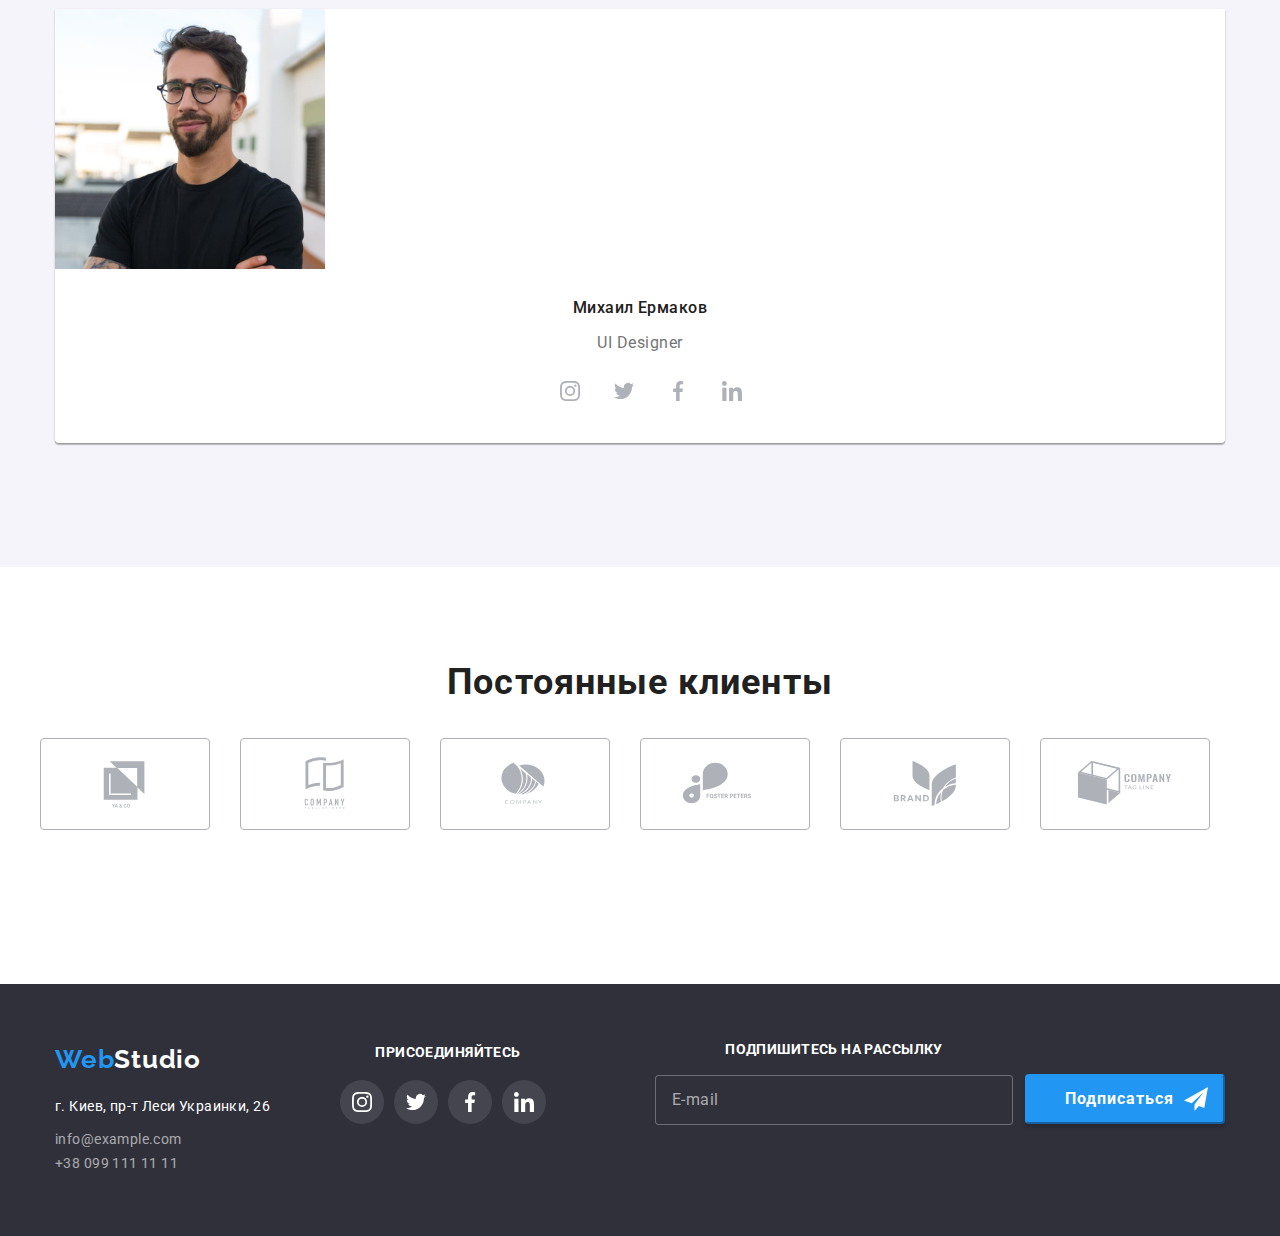
==== commit 14dc5e4d: "work8" ====
--- a/index.html
+++ b/index.html
@@ -236,11 +236,7 @@
     <h2 class="team__name">Наша команда</h2>
     <ul class=" team__elements ">
         <li class="team__list">
-            <img src="./images/img3.jpg" alt="Product Designer" class="team__photo"
-             width='450px'
-            height='460px'
-            >
-            <div>
+            <img src="./images/img3.jpg" alt="Product Designer" class="team__photo" width="270">
             <div class="text">
                 <h3 class="team__title">Игорь Демьяненко</h3>
                  <p class="team__text">Product Designer</p>
@@ -277,8 +273,7 @@
             </ul>
         </li>
         <li class="team__list">
-           <img src="./images/img4.jpg" alt="Frontend Developer"  class="team__photo" width='450px'
-           height='460px'> 
+           <img src="./images/img4.jpg" alt="Frontend Developer"  class="team__photo"  width="270"> 
            <div class="text">
                <h3 class="team__title">Ольга Репина</h3>
                <p class="team__text">Frontend Developer</p>
@@ -314,8 +309,7 @@
                </li>
            </ul>
            <li class="team__list">
-               <img src="./images/img5.jpg" alt="Marketing" class="team__photo" width='450px'
-               height='460px'>
+               <img src="./images/img5.jpg" alt="Marketing" class="team__photo"  width="270">
               <div class="text">
                 <h3 class="team__title">Николай Тарасов</h3>
                 <p class="team__text">Marketing</p>
@@ -352,8 +346,7 @@
             </ul>
            </li>
            <li class="team__list">
-               <img src="./images/img6.jpg" alt="UI Designer"class="team__photo" width='450px'
-               height='460px'>
+               <img src="./images/img6.jpg" alt="UI Designer"class="team__photo"  width="270">
                <div class="text">
                 <h3 class="team__title">Михаил Ермаков</h3>
                 <p class="team__text">UI Designer</p>
@@ -449,52 +442,54 @@
 
 <footer  class="footer">
     <div class="container footer--flex ">
-        <div class="footer__section">
-        <a href="" class="navigation__logo navigation__logo--footer" >
-            <span class="navigation__logo--accent">Web</span><span class="navigation__title navigation__title--white">Studio</span>
-         </a>  
-    <address class="address">г. Киев, пр-т Леси Украинки, 26</address> 
-    <div class="footer-address">
-    <a href="mailto:info@example.com " class="address__footer">info@example.com</a></br>
-    <a href="tel:+380991111111" class="address__footer">+38 099 111 11 11</a>
-</div>
-    </div>
-    
-<!-- social links FOOTER -->
-
-        <div class="footer-section">
-            <h3 class="footer-section__name">ПРИСОЕДИНЯЙТЕСЬ</h3>
-            <ul class="social social--box list ">
-                <li class="social__list social__list--color">
-                    <a href="" class="social__links social__links--dark">
-                        <svg class="social__icon social__icon--white" width='20' height='20'>
-                         <use href='./images/icons.svg#icon-instagram2'></use>                         
-                     </svg>
-                    </a>
-                </li>
-                <li class="social__list social__list--color">
-                    <a href="" class="social__links social__links--dark">
-                        <svg class="social__icon social__icon--white" width='20' height='20'>
-                            <use href='./images/icons.svg#icon-twitter1'></use>
-                        </svg>                
-                    </a>
-                </li>
-                <li class="social__list social__list--color">
-                    <a href="" class="social__links  social__links--dark">
-                        <svg class="social__icon social__icon--white" width='20' height='20'>
-                            <use href='./images/icons.svg#icon-facebook1'></use>
-                        </svg>
-                    </a>
-                </li>
-                <li class="social__list social__list--color">
-                    <a href="" class="social__links  social__links--dark">
-                        <svg class="social__icon social__icon--white" width='20' height='20'>
-                            <use href='./images/icons.svg#icon-linkedin1'></use>
-                        </svg>
-                    </a>
-                </li>
-            </ul>
-
+        <div class="tablet--flex">
+            <div class="footer__section">
+                <a href="" class="navigation__logo navigation__logo--footer" >
+                    <span class="navigation__logo--accent">Web</span><span class="navigation__title navigation__title--white">Studio</span>
+                 </a>  
+            <address class="address">г. Киев, пр-т Леси Украинки, 26</address> 
+            <div class="footer-address">
+            <a href="mailto:info@example.com " class="address__footer">info@example.com</a></br>
+            <a href="tel:+380991111111" class="address__footer">+38 099 111 11 11</a>
+        </div>
+            </div>
+            
+        <!-- social links FOOTER -->
+        
+                <div class="footer-section">
+                    <h3 class="footer-section__name">ПРИСОЕДИНЯЙТЕСЬ</h3>
+                    <ul class="social social--box list ">
+                        <li class="social__list social__list--color">
+                            <a href="" class="social__links social__links--dark">
+                                <svg class="social__icon social__icon--white" width='20' height='20'>
+                                 <use href='./images/icons.svg#icon-instagram2'></use>                         
+                             </svg>
+                            </a>
+                        </li>
+                        <li class="social__list social__list--color">
+                            <a href="" class="social__links social__links--dark">
+                                <svg class="social__icon social__icon--white" width='20' height='20'>
+                                    <use href='./images/icons.svg#icon-twitter1'></use>
+                                </svg>                
+                            </a>
+                        </li>
+                        <li class="social__list social__list--color">
+                            <a href="" class="social__links  social__links--dark">
+                                <svg class="social__icon social__icon--white" width='20' height='20'>
+                                    <use href='./images/icons.svg#icon-facebook1'></use>
+                                </svg>
+                            </a>
+                        </li>
+                        <li class="social__list social__list--color">
+                            <a href="" class="social__links  social__links--dark">
+                                <svg class="social__icon social__icon--white" width='20' height='20'>
+                                    <use href='./images/icons.svg#icon-linkedin1'></use>
+                                </svg>
+                            </a>
+                        </li>
+                    </ul>
+        
+                </div>
         </div>
 
         <!-- Подпишитесь на рассылку -->
--- a/css/main.min.css
+++ b/css/main.min.css
@@ -1 +1 @@
-:root{--primary-text-color:#757575;--secondary-text-color:#F5F4FA;--title-color: #212121;--accent-color:#2196F3;--white-color: #FFFFFF;--background-buttom-color: #F5F4FA;--background-footer: #2F303A;--socia-linls:#AFB1B8;--timefunction:cubic-bezier(0.4, 0, 0.2, 1)}h1,h2,h3,h4,h5,h6{margin-top:0}p{margin-top:0}body{color:var(--primary-text-color);font-family:Roboto,sans-serif;background-color:var(--white-color);margin:0}.list{list-style:none}ul{list-style:none;margin:0;padding:0}.container{padding-left:15px;padding-right:15px;margin-right:auto;margin-left:auto}@media screen and (min-width: 480px){.container{width:480px}}@media screen and (min-width: 768px){.container{width:768px}}@media screen and (min-width: 1200px){.container{width:1200px}}.header{border-bottom:1px solid #ececec;position:relative}@media screen and (min-width: 1200px){.header__page{display:flex}}.navigation__logo{font-family:Raleway;font-weight:700;font-size:26px;line-height:1.19;letter-spacing:.03em;text-decoration:none;display:flex;justify-content:center}.navigation__logo--accent{color:var(--accent-color)}.navigation__title{color:var(--title-color)}.mobile-button{display:inline-flex;margin:0;padding:0;border:none;background-color:transparent;width:40px;height:40px}@media screen and (min-width: 480px){.mobile-button{display:none}}.mobile-button .mobile-button__cross{display:none}.mobile-button.is-open .mobile-button__cross{display:block}.mobile-button.is-open .mobile-button__menu{display:none}@media screen and (max-width: 767px){.menu-container{display:none;position:absolute;top:100%;left:0;width:100vw;height:100vh;background:#fff;box-shadow:0px 4px 8px rgba(0,0,0,.04),0px 2px 4px rgba(0,0,0,.08),0px 1px 3px rgba(0,0,0,.16)}}.menu-container.is-open{display:block;padding:48px 40px}@media screen and (min-width: 768px){.menu-container.is-open{display:flex;flex-grow:1;justify-content:space-between}}.navigation{display:flex;align-items:center}.navigation__elements{font-weight:500;font-size:40px;line-height:1.14;letter-spacing:.02em;padding:0;margin-bottom:0}.navigation__link{color:var(--title-color);text-decoration:none;transition:color 250ms var(--timefunction)}.navigation__link:last-child{margin-bottom:0}.navigation__link:hover,.navigation__link:focus{color:var(--accent-color)}.navigation__link--current{color:var(--accent-color)}.navigation__list{margin-bottom:32px}.navigation__list:last-child{margin-bottom:0px}.mobile-social__links{font-family:Roboto;font-style:normal;font-weight:500;font-size:18px;line-height:22px;letter-spacing:.02em;color:#2196f3;text-decoration:none}.mobile-social{display:flex;align-items:center}.mobile-social__elements{margin-right:20px}.mobile-social__elements::after{content:"";width:22px;height:0px;left:135px;top:726px;border:1px solid rgba(33,33,33,.2);transform:rotate(90deg);margin-left:10px}.mobile-social__elements::after:last-child{margin-left:0}.wrap{margin-top:135px}.contact{margin:0;display:flex;margin-left:auto;padding:0;flex-direction:column-reverse}.contact__list:not(:last-child){margin-right:30px}.contact__icon{width:16px;margin-right:10px;fill:var(--primary-text-color)}@media screen and (max-width: 767px){.contact__icon{display:none}}.contact__link:hover .contact__icon,.contact__link:focus .contact__icon{fill:var(--accent-color)}@media screen and (max-width: 767px){.contact__link:hover .contact__icon,.contact__link:focus .contact__icon{display:none}}.contact__link{padding-top:32px;padding-bottom:32px;display:flex;align-items:center;color:var(--primary-text-color);font-weight:500;font-size:14px;line-height:1.14;letter-spacing:.02em;text-decoration:none;transition:color 250ms var(--timefunction)}@media screen and (max-width: 767px){.contact__link--number{font-size:34px;line-height:40px;color:var(--accent-color)}}@media screen and (max-width: 767px){.contact__link--email{font-size:24px;line-height:28px}}.contact__link:hover,.contact__link:focus{color:var(--accent-color)}.hero-section{background-color:#2f303a;padding:200px 0;background-image:linear-gradient(to right, rgba(47, 48, 58, 0.5), rgba(47, 48, 58, 0.3)),url("../images/Img16.jpg");background-repeat:no-repeat;background-position:center}.hero-section__title{font-family:Roboto;font-style:normal;font-weight:900;font-size:26px;line-height:42px;text-align:center;letter-spacing:.06em;text-transform:uppercase;color:#fff;margin-bottom:30px}.hero-section__button{color:var(--white-color);background-color:var(--accent-color);border-color:var(--accent-color);font-family:Roboto;font-style:normal;font-weight:bold;letter-spacing:.06em;font-size:16px;line-height:30px;box-shadow:0px 4px 4px rgba(0,0,0,.15);border-radius:4px;padding:10px 32px;text-align:center;margin-left:auto;margin-right:auto;display:block;text-align:center}.backdrop{position:fixed;top:0;left:0;width:100%;height:100%;background-color:rgba(0,0,0,.2);z-index:1}.backdrop--is-hidden{opacity:0;pointer-events:none}.backdrop--is-hidden .modal{transform:translate(-50%, 50%) scale(0.9)}.modal{position:absolute;bottom:50%;left:50%;transform:translate(-50%, 50%) scale(1);transition:transform 250ms var(--timefunction);width:450px;height:609px;background:#fff;box-shadow:0px 1px 3px rgba(0,0,0,.12),0px 1px 1px rgba(0,0,0,.14),0px 2px 1px rgba(0,0,0,.2);border-radius:4px;padding:40px}.modal__name{font-family:Roboto;font-weight:bold;font-size:20px;line-height:.8;text-align:center;letter-spacing:.03em;color:var(--title-color);margin-top:0;margin-bottom:30px;padding:0}.modal__label{position:relative;display:flex;flex-direction:column}.modal__title{position:absolute;top:50%;left:0;transform:translateY(-50px);font-family:Roboto;font-size:12px;line-height:.8;letter-spacing:.01em;color:var(--primary-text-color)}.modal__icon{position:absolute;top:50%;left:15px;transform:translateY(-20px)}.modal__comment{position:absolute;top:50%;left:0;transform:translateY(-75px);font-family:Roboto;font-size:12px;line-height:.8;letter-spacing:.01em;color:var(--primary-text-color)}.modal__input{width:370px;height:40px;border:1px solid rgba(33,33,33,.2);box-sizing:border-box;border-radius:4px;margin-bottom:28px;padding-left:42px}.modal__input:hover,.modal__input:focus{outline:1px;border-color:var(--accent-color);outline-color:var(--accent-color)}.modal__input:focus+.modal__icon,.modal__input:hover+.modal__icon{fill:var(--accent-color)}.checkbox{display:flex;position:relative}.checkbox__label{display:inline-block}.checkbox__input{-webkit-appearance:none;-moz-appearance:none;appearance:none}.checkbox__policy{font-family:Roboto;font-size:14px;line-height:24px;letter-spacing:.03em;color:var(--primary-text-color);display:inline-block;margin-top:20px;margin-left:36.38px}.checkbox__policy--accent{color:var(--accent-color);text-decoration:underline}.checkbox__icon{position:absolute;top:50%;left:0;width:16px;height:15px;border:2px solid #212121;border-radius:1px;display:flex;align-items:center;margin-left:12px}.checkbox__input:checked~.checkbox__icon{background-color:var(--accent-color);border:var(--accent-color);background-image:url(../images/iconcheck.svg);background-repeat:no-repeat;background-size:contain;background-origin:content-box}.modal__text{width:370px;height:120px;border:1px solid rgba(33,33,33,.2);box-sizing:border-box;border-radius:4px;resize:none}.modal__text:focus,.modal__text:hover{outline:1px;border-color:var(--accent-color);outline-color:var(--accent-color)}.modal__text::-moz-placeholder{position:absolute;top:12px;left:16px;font-family:Roboto;font-size:14px;line-height:.8;letter-spacing:.01em;color:rgba(117,117,117,.5)}.modal__text:-ms-input-placeholder{position:absolute;top:12px;left:16px;font-family:Roboto;font-size:14px;line-height:.8;letter-spacing:.01em;color:rgba(117,117,117,.5)}.modal__text::placeholder{position:absolute;top:12px;left:16px;font-family:Roboto;font-size:14px;line-height:.8;letter-spacing:.01em;color:rgba(117,117,117,.5)}.button{display:flex;align-items:center;justify-content:center;margin-top:30px}.button__send{font-family:Roboto;font-weight:bold;font-size:16px;line-height:.5;letter-spacing:.06em;color:var(--white-color)}.button__submit{width:200px;height:50px;background-color:#188ce8;box-shadow:0px 4px 4px rgba(0,0,0,.15);border-radius:4px;padding:10px 55px;border-color:#188ce8}.button__submit:hover,.button__submit:focus{cursor:pointer;box-shadow:0px 4px 4px rgba(0,0,0,.15)}.modal__button{border:none;background-color:#fff;margin:0;padding:0}.modal__button--closing{position:absolute;top:0;right:0;width:30px;height:30px;background-color:var(--white-color);border:1px solid rgba(0,0,0,.1);box-sizing:border-box;border-radius:50%;padding:7px;margin-top:8px;margin-right:8px;transition:transform 250ms var(--timefunction)}.modal__button--closing:focus,.modal__button--closing:hover{cursor:pointer;outline:1px;fill:var(--accent-color)}@media screen and (min-width: 1200px){.section{background-color:#fff;list-style:none;list-style-type:none;padding-top:94px;padding-bottom:94px}}.section__elements{padding-left:15px;padding-right:15px;margin-left:auto;margin-right:auto}@media screen and (min-width: 1200px){.section__elements{margin-bottom:0;margin-top:0;padding:0;display:flex}}.section__icon{width:450px;height:120px;background:#f5f4fa;border-radius:4px;padding:25px 192.34px;margin-left:auto;margin-right:auto;margin-bottom:30px}@media screen and (min-width: 1200px){.section__icon{width:270px;height:120px;background:#f5f4fa;border-radius:4px;margin-bottom:30px;display:flex;align-items:center;padding:25px 102.34px}}.section__title{color:var(--title-color);font-family:Roboto;font-weight:bold;font-size:14px;line-height:16px;text-align:center;letter-spacing:.03em;text-transform:uppercase;margin-bottom:10px}@media screen and (min-width: 1200px){.section__title{color:var(--title-color);font-weight:700;font-size:14px;line-height:1.14;letter-spacing:.03em;text-transform:uppercase;margin-top:0;margin-bottom:10px}}.section__text{font-family:Roboto;font-size:14px;line-height:24px;letter-spacing:.03em;color:#757575}@media screen and (min-width: 1200px){.section__text{font-weight:400;font-size:14px;line-height:1.71;letter-spacing:.03em;max-width:270px}}@media screen and (min-width: 1200px){.section__text:not(:last-child){margin-left:30px}}.section__text:nth-child(-n+4){margin-bottom:30px}@media screen and (min-width: 1200px){.section__list{list-style-type:none;margin-top:0;margin-bottom:0}}@media screen and (min-width: 1200px){.section__list:nth-child(-n+4){margin-right:30px}}@media screen and (min-width: 1200px){.section__list:last-child{margin-right:0}}@media screen and (max-width: 480px){.section-about{display:none}}@media screen and (min-width: 1200px){.section-about{background-color:#fff;text-decoration:none;padding-bottom:94px}}@media screen and (min-width: 1200px){.section-about__title{color:var(--title-color);font-weight:700;font-size:36px;line-height:1.16;text-align:center;letter-spacing:.03em;margin-top:0;margin-bottom:50px}}@media screen and (min-width: 1200px){.section-about__elements{margin-bottom:0;margin-top:0;display:flex;padding:0}}@media screen and (min-width: 1200px){.section-about__item{display:block;margin-right:30px}}@media screen and (min-width: 1200px){.section-about__item:last-child{margin-right:0}}@media screen and (min-width: 1200px){.section-about__text{position:absolute;bottom:0;left:0;font-family:Roboto;font-style:normal;font-weight:bold;font-size:14px;line-height:16px;text-align:center;letter-spacing:.03em;text-transform:uppercase;color:var(--white-color);margin:0;padding:0;width:370px;height:70px;background:rgba(47,48,58,.8);display:flex;justify-content:center;align-items:center}}@media screen and (min-width: 1200px){.section-about__img{display:block}}@media screen and (min-width: 1200px){.imgtext{position:relative}}.team{background-color:#f5f4fa;margin-left:auto;margin-right:auto}@media screen and (min-width: 1200px){.team{background-color:#f5f4fa;margin-left:auto;margin-right:auto;padding-bottom:94px;padding-top:94px}}.team__name{color:var(--title-color);font-family:Roboto;font-weight:bold;font-size:28px;line-height:33px;text-align:center;padding-top:60px;padding-right:137px;padding-left:138px;padding-bottom:30px}@media screen and (min-width: 1200px){.team__name{color:var(--title-color);font-weight:700;font-size:36px;line-height:1.16;text-align:center;letter-spacing:.03em;margin-top:0;margin-bottom:52px}}.team__elements{padding-left:15px;padding-right:15px;padding-bottom:60px;margin-bottom:60px}@media screen and (min-width: 1200px){.team__elements{display:flex;margin-top:0;margin-bottom:0;justify-content:center;padding:0}}.team__list{background-color:var(--white-color);box-shadow:0px 1px 3px rgba(0,0,0,.12),0px 1px 1px rgba(0,0,0,.14),0px 2px 1px rgba(0,0,0,.2);border-radius:0px 0px 4px 4px}@media screen and (min-width: 1200px){.team__list{list-style-type:none;border-radius:0px;margin-right:30px;margin-top:0;background-color:var(--white-color);box-shadow:0px 1px 3px rgba(0,0,0,.12),0px 1px 1px rgba(0,0,0,.14),0px 2px 1px rgba(0,0,0,.2);border-radius:0px 0px 4px 4px}}@media screen and (min-width: 1200px){.team .team__list:last-child{margin-right:0}}.team__title{color:var(--title-color);font-weight:500;font-size:16px;line-height:1.18;text-align:center;letter-spacing:.03em;margin-bottom:10px}@media screen and (min-width: 1200px){.team__title{color:var(--title-color);font-weight:500;font-size:16px;line-height:1.18;text-align:center;letter-spacing:.03em;margin-top:0}}.team__text{font-size:16px;line-height:1.18;text-align:center;letter-spacing:.03em;color:#757575;margin-bottom:16px}@media screen and (min-width: 1200px){.team__text{font-size:16px;line-height:1.18;text-align:center;letter-spacing:.03em;margin-top:0;margin-bottom:10px}}.team__photo{margin-bottom:30px}.team__list:last-child{margin-bottom:0}@media screen and (min-width: 1200px){.text{padding-top:30px;margin-bottom:16px}}.social{display:flex;justify-content:center}@media screen and (min-width: 1200px){.social{display:flex;align-items:center;padding-bottom:30px;padding-left:32px}}.social__links{height:44px;width:44px;fill:var(--socia-linls);margin:0;padding:12px;border-radius:50%;background-color:var(--white-color);display:flex;align-items:center;justify-content:center;margin-bottom:24px;transition:background-color 250ms var(--timefunction)}@media screen and (min-width: 1200px){.social__links{height:44px;width:44px;fill:var(--socia-linls);margin:0;padding:12px;border-radius:50%;background-color:var(--white-color);display:flex;align-items:center;justify-content:center;transition:background-color 250ms var(--timefunction)}}.social__links:hover,.social__links:focus{background-color:var(--accent-color)}.social__links:hover .social__icon,.social__links:focus .social__icon{fill:var(--white-color)}.social__list:nth-child(-n+4){margin-right:10px}.social__links:last-child{margin-right:0}.client__list{margin:-15px;display:flex;justify-content:space-between;flex-wrap:wrap}.client__name{font-family:Roboto;font-style:normal;font-weight:bold;font-size:28px;line-height:33px;text-align:center;letter-spacing:.03em;color:var(--title-color)}.clients__item{width:calc((100% - 60px) / 2);margin:15px;border:1px solid #afb1b8;box-sizing:border-box;border-radius:4px}.clients__item:last-child{margin-right:0}.client__icon{fill:var(--socia-linls)}.client__link{width:210px;height:92px}.client__link:hover,.client__link:focus{background-color:var(--white-color);border:1px solid var(--accent-color)}.client__link:hover .client__icon,.client__link:focus .client__icon{fill:var(--accent-color)}.footer{background-color:var(--background-footer);margin-top:0;margin-bottom:0;padding-left:15px;padding-right:15px;padding-bottom:60px;padding-top:60px}@media screen and (min-width: 1200px){.footer{background-color:var(--background-footer);margin-top:0;margin-bottom:0;display:flex;padding-bottom:60px;padding-top:60px}}@media screen and (min-width: 1200px){.footer__section{margin-right:70px;flex-shrink:0}}.navigation__logo--footer{text-align:center;margin-top:0;margin-bottom:20px}@media screen and (min-width: 1200px){.navigation__logo--footer{display:inline-block;text-align:center;margin-top:0;margin-bottom:20px}}.navigation__title--white{color:var(--white-color)}.address{color:var(--white-color);font-style:normal;font-size:14px;line-height:1.71;letter-spacing:.03em;margin-bottom:9px;margin-top:0;text-align:center}@media screen and (min-width: 1200px){.address{color:var(--white-color);font-style:normal;font-size:14px;line-height:1.71;letter-spacing:.03em;margin-bottom:9px;margin-top:0}}.address__footer{color:rgba(255,255,255,.6);font-size:14px;line-height:1.71;letter-spacing:.03em;text-decoration:none;margin-top:0;margin-bottom:0}@media screen and (min-width: 1200px){.address__footer{color:rgba(255,255,255,.6);font-size:14px;line-height:1.71;letter-spacing:.03em;text-decoration:none;margin-top:0;margin-bottom:0;text-align:center}}.footer-address{text-align:center;margin-bottom:60px}.footer-section__name{font-family:Roboto;font-style:normal;font-weight:bold;font-size:14px;line-height:16px;letter-spacing:.03em;text-transform:uppercase;color:var(--white-color);margin-top:0;text-align:center}@media screen and (min-width: 1200px){.footer-section__name{font-family:Roboto;font-style:normal;font-weight:bold;font-size:14px;line-height:16px;letter-spacing:.03em;text-transform:uppercase;color:var(--white-color);margin-bottom:20px;margin-top:0}}@media screen and (min-width: 1200px){.footer--flex{display:flex;align-items:baseline;justify-content:space-between}}.social--box{padding:0;margin-bottom:60px}@media screen and (min-width: 1200px){.social--box{padding:0;margin:0}}.social__list--colo:hover,.social__list--color:focus{background-color:var(--accent-color)}.social-links:hover .social__icon--white,.social-links:focus .social__icon--white{fill:var(--white-color)}.social__links--dark{height:44px;width:44px;fill:var(--white-color);margin:0;padding:12px;border-radius:50%;background-color:rgba(255,255,255,.1)}.subscribe-section__label{font-family:Roboto;font-weight:bold;font-size:14px;line-height:.8;letter-spacing:.03em;text-transform:uppercase;color:var(--white-color);padding:0;text-align:center;padding-right:115px;padding-left:115px;margin-bottom:20px}.subscribe-section__button{font-family:Roboto;font-weight:bold;font-size:16px;line-height:.3;text-align:center;letter-spacing:.06em;color:var(--white-color);width:200px;height:50px;background-color:var(--accent-color);box-shadow:0px 4px 4px rgba(0,0,0,.15);border-color:var(--accent-color);border-radius:4px;display:flex;align-items:center;justify-content:center;padding-top:10px;padding-bottom:10px;padding-left:29px;margin:auto}.subscribe-section__icon{margin-left:10px}.subscribe-section__input{margin-top:20px;padding:15px 16px;width:450px;height:50px;border:1px solid rgba(255,255,255,.3);box-sizing:border-box;border-radius:4px;background-color:var(--background-footer);color:var(--white-color);margin-bottom:20px}.subscribe-section__input::-moz-placeholder{font-family:Roboto;font-size:16px;line-height:.8;letter-spacing:.03em;color:rgba(255,255,255,.6)}.subscribe-section__input:-ms-input-placeholder{font-family:Roboto;font-size:16px;line-height:.8;letter-spacing:.03em;color:rgba(255,255,255,.6)}.subscribe-section__input::placeholder{font-family:Roboto;font-size:16px;line-height:.8;letter-spacing:.03em;color:rgba(255,255,255,.6)}.portfolio-section{padding-top:100px;padding-bottom:94px}.portfolio-section__elements{margin-top:0;margin-bottom:56px;padding:0;display:flex;justify-content:center;background-color:var(--white-color);list-style-type:none;border-radius:4px}.portfolio-section__list:hover .portfolio-section__button,.portfolio-section__list:focus .portfolio-section__button{color:var(--white-color);background-color:var(--accent-color);box-shadow:0px 3px 1px rgba(0,0,0,.1),0px 1px 2px rgba(0,0,0,.08),0px 2px 2px rgba(0,0,0,.12)}.portfolio-section__button{color:var(--title-color);background-color:var(--background-buttom-color);font-family:Roboto;font-weight:500;font-size:16px;line-height:1.62;text-align:center;letter-spacing:.03em;border:1px solid #ececec;cursor:pointer;border-radius:4px;padding:6px 22px}.portfolio-section__list{list-style-type:none}.portfolio-section__list:nth-child(-n+5){margin-right:8px}.portfolio-section__list:last-child{margin-right:0}.name{margin-top:0;margin-bottom:0}.gallery{background-color:#fff;color:var(--title-color);margin-top:0;margin-bottom:0;padding:0;display:flex;flex-wrap:wrap}.gallery__list{border:1px solid #eee;box-sizing:border-box;margin-bottom:30px;transition:box-shadow 250ms var(--timefunction)}.gallery__list:hover,.gallery__list:focus{box-shadow:0px 1px 1px rgba(0,0,0,.12),0px 4px 4px rgba(0,0,0,.06),1px 4px 6px rgba(0,0,0,.16)}.gallery__list:hover::before{opacity:1}.gallery__img{display:block}.gallery__title{font-weight:700;font-size:18px;line-height:2;letter-spacing:.06em;margin-bottom:4px;margin-top:0}.gallery__text{color:var(--primary-text-color);font-size:16px;line-height:1.87;letter-spacing:.03em;margin-top:0;margin-bottom:0}.gallery__component{position:relative;overflow:hidden}.gallery__card{margin-top:0;margin-bottom:0;background-color:#fff;padding:20px 24px 20px 24px}.gallery__article{position:absolute;top:0;left:0;height:100%;display:inline-block;margin:0;padding:63px 24px;font-family:Roboto;font-size:18px;line-height:28px;letter-spacing:.03em;color:var(--white-color);background-color:rgba(33,150,243,.9);transform:translateY(100%);transition:transform 250ms var(--timefunction)}.gallery__list{width:370px;margin-top:0;margin-right:30px;margin-bottom:30px}.gallery__list:nth-child(3n){margin-right:0}.gallery__list:nth-last-child(-n+3){margin-bottom:0}.gallery__list:hover .gallery__article{transform:translateY(0)}/*# sourceMappingURL=main.min.css.map */+:root{--primary-text-color:#757575;--secondary-text-color:#F5F4FA;--title-color: #212121;--accent-color:#2196F3;--white-color: #FFFFFF;--background-buttom-color: #F5F4FA;--background-footer: #2F303A;--socia-linls:#AFB1B8;--timefunction:cubic-bezier(0.4, 0, 0.2, 1)}h1,h2,h3,h4,h5,h6{margin-top:0}p{margin-top:0}body{color:var(--primary-text-color);font-family:Roboto,sans-serif;background-color:var(--white-color);margin:0}body.modal-open{overflow:hidden}.list{list-style:none}ul{list-style:none;margin:0;padding:0}.container{padding-left:15px;padding-right:15px;margin-right:auto;margin-left:auto}@media screen and (min-width: 480px){.container{width:480px}}@media screen and (min-width: 768px){.container{width:768px}}@media screen and (min-width: 1200px){.container{width:1200px}}img{display:block;max-width:100%;height:auto}.header{border-bottom:1px solid #ececec;position:relative}@media screen and (min-width: 768px){.header__page{display:flex}}@media screen and (min-width: 1200px){.header__page{display:flex}}.navigation__logo{font-family:Raleway;font-weight:700;font-size:26px;line-height:1.19;letter-spacing:.03em;text-decoration:none;display:flex;justify-content:center}.navigation__logo--accent{color:var(--accent-color)}.navigation__title{color:var(--title-color)}.mobile-button{display:inline-flex;margin:0;padding:0;border:none;background-color:transparent;width:40px;height:40px;z-index:2;margin-left:276px}@media screen and (min-width: 480px){.mobile-button{display:none}}.mobile-button .mobile-button__cross{display:none}.mobile-button.is-open .mobile-button__cross{display:block}.mobile-button.is-open .mobile-button__menu{display:none}.mobile-button .mobile-button__cross:focus,.mobile-button .mobile-button__cross:hover{fill:var(--accent-color)}.mobile-button .mobile-button__menu:focus,.mobile-button .mobile-button__menu:hover{fill:var(--accent-color)}@media screen and (max-width: 767px){.menu-container{display:none;position:absolute;top:100%;left:0;width:100vw;height:100vh;background:#fff;box-shadow:0px 4px 8px rgba(0,0,0,.04),0px 2px 4px rgba(0,0,0,.08),0px 1px 3px rgba(0,0,0,.16)}}.menu-container.is-open{display:block;padding:48px 40px;top:0}@media screen and (min-width: 768px){.menu-container.is-open{display:flex;flex-grow:1;justify-content:space-between}}.navigation{display:flex;align-items:center}.navigation__elements{font-weight:500;font-size:40px;line-height:1.14;letter-spacing:.02em;padding:0;margin-bottom:0}@media screen and (min-width: 768px){.navigation__elements{display:flex;font-size:14px;margin-top:0}}@media screen and (min-width: 1200px){.navigation__elements{display:flex;margin-left:93px;font-size:14px;margin-top:0}}.navigation__link{color:var(--title-color);text-decoration:none;transition:color 250ms var(--timefunction)}@media screen and (min-width: 768px){.navigation__link{position:relative;display:block;padding-top:32px;padding-bottom:32px;margin-right:50px}}@media screen and (min-width: 1200px){.navigation__link{position:relative;display:block;padding-top:32px;padding-bottom:32px;margin-right:30px}}@media screen and (min-width: 1200px){.navigation__list:not(:last-child){margin-right:50px}}.navigation__link:last-child{margin-bottom:0}@media screen and (min-width: 1200px){.navigation__link:last-child{margin-right:0}}.navigation__link:hover,.navigation__link:focus{color:var(--accent-color)}.navigation__link--current{color:var(--accent-color)}@media screen and (min-width: 768px){.navigation__link--active::after{content:"";position:absolute;left:0;bottom:-1px;display:block;width:100%;height:4px;background-color:var(--accent-color);border-radius:2px}}@media screen and (min-width: 1200px){.navigation__link--active::after{content:"";position:absolute;left:0;bottom:-1px;display:block;width:100%;height:4px;background-color:var(--accent-color);border-radius:2px}}@media screen and (max-width: 767px){.navigation__list{margin-bottom:32px}}.navigation__list:last-child{margin-bottom:0px}.mobile-social__links{font-family:Roboto;font-style:normal;font-weight:500;font-size:18px;line-height:22px;letter-spacing:.02em;color:#2196f3;text-decoration:none}.mobile-social{display:flex;align-items:center}@media screen and (min-width: 768px){.mobile-social{display:none}}@media screen and (min-width: 1200px){.mobile-social{display:none}}.mobile-social__elements{margin-right:20px}.mobile-social__elements::after{content:"";width:22px;height:0px;left:135px;top:726px;border:1px solid rgba(33,33,33,.2);transform:rotate(90deg);margin-left:10px}.mobile-social__elements::after:last-child{margin-left:0}.wrap{margin-top:75px}@media screen and (min-width: 768px){.wrap{margin:0;padding:0;position:absolute;top:0;left:50%}}@media screen and (min-width: 1200px){.wrap{margin:0;padding:0;position:absolute;top:0;left:50%;margin-left:230px}}.contact{margin:0;display:flex;margin-left:auto;padding:0}@media screen and (max-width: 767px){.contact{flex-direction:column-reverse}}@media screen and (max-width: 767px)and (min-width: 1200px){.contact{margin-left:auto}}.contact__list:not(:last-child){margin-right:30px}.contact__icon{width:16px;margin-right:10px;fill:var(--primary-text-color)}@media screen and (max-width: 767px){.contact__icon{display:none}}.contact__link:hover .contact__icon,.contact__link:focus .contact__icon{fill:var(--accent-color)}@media screen and (max-width: 767px){.contact__link:hover .contact__icon,.contact__link:focus .contact__icon{display:none}}.contact__link{padding-top:32px;padding-bottom:32px;display:flex;align-items:center;color:var(--primary-text-color);font-weight:500;font-size:14px;line-height:1.14;letter-spacing:.02em;text-decoration:none;transition:color 250ms var(--timefunction)}@media screen and (max-width: 767px){.contact__link--number{font-size:34px;line-height:40px;color:var(--accent-color)}}@media screen and (max-width: 767px){.contact__link--email{font-size:24px;line-height:28px}}.contact__link:hover,.contact__link:focus{color:var(--accent-color)}.hero-section{background-color:#2f303a;padding:200px 0;background-image:linear-gradient(to right, rgba(47, 48, 58, 0.5), rgba(47, 48, 58, 0.3)),url("../images/Img16.jpg");background-repeat:no-repeat;background-position:center}.hero-section__title{font-family:Roboto;font-style:normal;font-weight:900;font-size:26px;line-height:42px;text-align:center;letter-spacing:.06em;text-transform:uppercase;color:#fff;margin-bottom:30px}@media screen and (min-width: 1200px){.hero-section__title{color:var(--white-color);font-size:44px;line-height:1.36;margin-top:0;margin-bottom:30px}}.hero-section__button{color:var(--white-color);background-color:var(--accent-color);border-color:var(--accent-color);font-family:Roboto;font-style:normal;font-weight:bold;letter-spacing:.06em;font-size:16px;line-height:30px;box-shadow:0px 4px 4px rgba(0,0,0,.15);border-radius:4px;padding:10px 32px;text-align:center;margin-left:auto;margin-right:auto;display:block;text-align:center}@media screen and (min-width: 1200px){.hero-section__button{line-height:1.87;transition:background-color 250ms var(--timefunction),color 250ms var(--timefunction)}}.backdrop{position:fixed;top:0;left:0;width:100%;height:100%;background-color:rgba(0,0,0,.2);z-index:4;overflow-y:scroll}.backdrop--is-hidden{opacity:0;pointer-events:none}.backdrop--is-hidden .modal{transform:translate(-50%, 50%) scale(0.9)}.modal{position:absolute;bottom:50%;left:50%;transform:translate(-50%, 50%) scale(1);transition:transform 250ms var(--timefunction);width:450px;height:609px;background:#fff;box-shadow:0px 1px 3px rgba(0,0,0,.12),0px 1px 1px rgba(0,0,0,.14),0px 2px 1px rgba(0,0,0,.2);border-radius:4px;padding:40px}@media screen and (min-width: 1200px){.modal{width:528px;height:581px}}.modal__name{font-family:Roboto;font-weight:bold;font-size:20px;line-height:.8;text-align:center;letter-spacing:.03em;color:var(--title-color);margin-top:0;margin-bottom:30px;padding:0}.modal__label{position:relative;display:flex;flex-direction:column}.modal__title{position:absolute;top:50%;left:0;transform:translateY(-50px);font-family:Roboto;font-size:12px;line-height:.8;letter-spacing:.01em;color:var(--primary-text-color)}.modal__icon{position:absolute;top:50%;left:15px;transform:translateY(-20px)}.modal__comment{position:absolute;top:50%;left:0;transform:translateY(-75px);font-family:Roboto;font-size:12px;line-height:.8;letter-spacing:.01em;color:var(--primary-text-color)}.modal__input{width:370px;height:40px;border:1px solid rgba(33,33,33,.2);box-sizing:border-box;border-radius:4px;margin-bottom:28px;padding-left:42px}@media screen and (min-width: 1200px){.modal__input{width:448px}}.modal__input:hover,.modal__input:focus{outline:1px;border-color:var(--accent-color);outline-color:var(--accent-color)}.modal__input:focus+.modal__icon,.modal__input:hover+.modal__icon{fill:var(--accent-color)}.checkbox{display:flex;position:relative}.checkbox__label{display:inline-block}.checkbox__input{-webkit-appearance:none;-moz-appearance:none;appearance:none}.checkbox__policy{font-family:Roboto;font-size:14px;line-height:24px;letter-spacing:.03em;color:var(--primary-text-color);display:inline-block;margin-top:20px;margin-left:36.38px}.checkbox__policy--accent{color:var(--accent-color);text-decoration:underline}.checkbox__icon{position:absolute;top:50%;left:0;width:16px;height:15px;border:2px solid #212121;border-radius:1px;display:flex;align-items:center;margin-left:12px}.checkbox__input:checked~.checkbox__icon{background-color:var(--accent-color);border:var(--accent-color);background-image:url(../images/iconcheck.svg);background-repeat:no-repeat;background-size:contain;background-origin:content-box}.modal__text{width:370px;height:120px;border:1px solid rgba(33,33,33,.2);box-sizing:border-box;border-radius:4px;resize:none}@media screen and (min-width: 1200px){.modal__text{width:448px}}.modal__text:focus,.modal__text:hover{outline:1px;border-color:var(--accent-color);outline-color:var(--accent-color)}.modal__text::-moz-placeholder{position:absolute;top:12px;left:16px;font-family:Roboto;font-size:14px;line-height:.8;letter-spacing:.01em;color:rgba(117,117,117,.5)}.modal__text:-ms-input-placeholder{position:absolute;top:12px;left:16px;font-family:Roboto;font-size:14px;line-height:.8;letter-spacing:.01em;color:rgba(117,117,117,.5)}.modal__text::placeholder{position:absolute;top:12px;left:16px;font-family:Roboto;font-size:14px;line-height:.8;letter-spacing:.01em;color:rgba(117,117,117,.5)}.button{display:flex;align-items:center;justify-content:center;margin-top:30px}.button__send{font-family:Roboto;font-weight:bold;font-size:16px;line-height:.5;letter-spacing:.06em;color:var(--white-color)}.button__submit{width:200px;height:50px;background-color:#188ce8;box-shadow:0px 4px 4px rgba(0,0,0,.15);border-radius:4px;padding:10px 55px;border-color:#188ce8}.button__submit:hover,.button__submit:focus{cursor:pointer;box-shadow:0px 4px 4px rgba(0,0,0,.15)}.modal__button{border:none;background-color:#fff;margin:0;padding:0}.modal__button--closing{position:absolute;top:0;right:0;width:30px;height:30px;background-color:var(--white-color);border:1px solid rgba(0,0,0,.1);box-sizing:border-box;border-radius:50%;padding:7px;margin-top:8px;margin-right:8px;transition:transform 250ms var(--timefunction)}.modal__button--closing:focus,.modal__button--closing:hover{cursor:pointer;outline:1px;fill:var(--accent-color)}@media screen and (min-width: 1200px){.section{background-color:#fff;list-style:none;list-style-type:none;padding-top:94px;padding-bottom:94px}}.section__elements{padding-left:15px;padding-right:15px;margin-left:auto;margin-right:auto}@media screen and (min-width: 768px){.section__elements{display:flex;margin:-15px;flex-wrap:wrap;margin-top:60px}}@media screen and (min-width: 1200px){.section__elements{margin-bottom:0;margin-top:0;padding:0;display:flex}}@media screen and (max-width: 767px){.section__icon{height:120px;background:#f5f4fa;border-radius:4px;padding:25px 192.34px;margin-left:auto;margin-right:auto;margin-bottom:30px}}@media screen and (min-width: 768px){.section__icon{width:354px;height:120px;padding:25px 144.34px;background:#f5f4fa;border-radius:4px;margin-bottom:30px;display:flex;align-items:center}}@media screen and (min-width: 1200px){.section__icon{width:270px;height:120px;background:#f5f4fa;border-radius:4px;margin-bottom:30px;display:flex;align-items:center;padding:25px 102.34px}}.section__title{color:var(--title-color);font-family:Roboto;font-weight:bold;font-size:14px;line-height:16px;text-align:center;letter-spacing:.03em;text-transform:uppercase;margin-bottom:10px}@media screen and (min-width: 768px){.section__title{text-align:left}}@media screen and (min-width: 1200px){.section__title{color:var(--title-color);font-weight:700;font-size:14px;line-height:1.14;letter-spacing:.03em;text-transform:uppercase;margin-top:0;margin-bottom:10px}}.section__text{font-family:Roboto;font-size:14px;line-height:24px;letter-spacing:.03em;color:#757575}@media screen and (min-width: 1200px){.section__text{font-weight:400;font-size:14px;line-height:1.71;letter-spacing:.03em;max-width:270px}}@media screen and (min-width: 1200px){.section__text:not(:last-child){margin-left:30px}}@media screen and (min-width: 1200px){.section__text:nth-child(-n+4){margin-bottom:30px}}@media screen and (min-width: 768px)and (max-width: 1023px){.section__list{width:calc((100% - 60px) / 2);margin:15px}}@media screen and (min-width: 1200px){.section__list{list-style-type:none;margin-top:0;margin-bottom:0}}@media screen and (min-width: 1200px){.section__list:nth-child(-n+4){margin-right:30px}}@media screen and (min-width: 1200px){.section__list:last-child{margin-right:0}}@media screen and (min-width: 320px)and (max-width: 1023px){.section-about{display:none}}@media screen and (min-width: 1200px){.section-about{background-color:#fff;text-decoration:none;padding-bottom:94px}}@media screen and (min-width: 1200px){.section-about__title{color:var(--title-color);font-weight:700;font-size:36px;line-height:1.16;text-align:center;letter-spacing:.03em;margin-top:0;margin-bottom:50px}}@media screen and (min-width: 1200px){.section-about__elements{margin-bottom:0;margin-top:0;display:flex;padding:0}}@media screen and (min-width: 1200px){.section-about__item{display:block;margin-right:30px}}@media screen and (min-width: 1200px){.section-about__item:last-child{margin-right:0}}@media screen and (min-width: 1200px){.section-about__text{position:absolute;bottom:0;left:0;font-family:Roboto;font-style:normal;font-weight:bold;font-size:14px;line-height:16px;text-align:center;letter-spacing:.03em;text-transform:uppercase;color:var(--white-color);margin:0;padding:0;width:370px;height:70px;background:rgba(47,48,58,.8);display:flex;justify-content:center;align-items:center}}@media screen and (min-width: 1200px){.section-about__img{display:block}}@media screen and (min-width: 1200px){.imgtext{position:relative}}.team{background-color:#f5f4fa;margin-left:auto;margin-right:auto;padding-bottom:94px;padding-top:94px}.team__name{color:var(--title-color);font-weight:700;font-size:36px;line-height:1.16;text-align:center;letter-spacing:.03em;margin-top:0;margin-bottom:52px}.team__elements{margin-top:0;margin-bottom:0;justify-content:center;padding:0}.team__list{list-style-type:none;border-radius:0px;margin-top:0;background-color:var(--white-color);box-shadow:0px 1px 3px rgba(0,0,0,.12),0px 1px 1px rgba(0,0,0,.14),0px 2px 1px rgba(0,0,0,.2);border-radius:0px 0px 4px 4px;margin-bottom:30px}.team__title{color:var(--title-color);font-weight:500;font-size:16px;line-height:1.18;text-align:center;letter-spacing:.03em;margin-top:0}.team__text{font-size:16px;line-height:1.18;text-align:center;letter-spacing:.03em;margin-top:0;margin-bottom:10px}.text{padding-top:30px;margin-bottom:16px}.social{display:flex;justify-content:center}@media screen and (min-width: 1200px){.social{display:flex;align-items:center;padding-bottom:30px;padding-left:32px}}.social__links{height:44px;width:44px;fill:var(--socia-linls);margin:0;padding:12px;border-radius:50%;background-color:var(--white-color);display:flex;align-items:center;justify-content:center;margin-bottom:24px;transition:background-color 250ms var(--timefunction)}@media screen and (min-width: 1200px){.social__links{height:44px;width:44px;fill:var(--socia-linls);margin:0;padding:12px;border-radius:50%;background-color:var(--white-color);display:flex;align-items:center;justify-content:center;transition:background-color 250ms var(--timefunction)}}.social__links:hover,.social__links:focus{background-color:var(--accent-color)}.social__links:hover .social__icon,.social__links:focus .social__icon{fill:var(--white-color)}.social__list:nth-child(-n+4){margin-right:10px}.social__links:last-child{margin-right:0}@media screen and (min-width: 1200px){.client{padding-top:94px;padding-bottom:94px;margin:0;background-color:var(--white-color);transition:background-color 250ms var(--timefunction)}}.client__list{margin:-15px;display:flex;flex-wrap:wrap;margin-bottom:60px}@media screen and (min-width: 1200px){.client__list{padding:0;display:flex;justify-content:center}}.client__name{font-family:Roboto;font-style:normal;font-weight:bold;font-size:28px;line-height:33px;text-align:center;letter-spacing:.03em;color:var(--title-color)}@media screen and (min-width: 1200px){.client__name{font-size:36px;line-height:42px;margin-top:0;margin-bottom:50px;padding:0}}@media screen and (max-width: 767px){.clients__item{width:calc((100% - 60px) / 2);margin:15px;height:92px}}@media screen and (min-width: 768px)and (max-width: 1023px){.clients__item{width:calc((100% - 90px) / 3);margin:15px;height:92px}}@media screen and (min-width: 1200px){.clients__item{margin:0;padding:0}}@media screen and (min-width: 1200px){.clients__item:last-child{margin-right:0}}@media screen and (min-width: 1200px){.clients__item:nth-child(-n+6){margin-right:30px}}.clients__item:nth-child(-n+6) .client__icon{fill:var(--socia-linls)}.clients__item:nth-child(-n+6) .client__link{border:1px solid #afb1b8;border-radius:4px;display:flex;align-items:center;justify-content:center}@media screen and (max-width: 767px){.clients__item:nth-child(-n+6) .client__link{width:100%;height:100%}}@media screen and (min-width: 768px)and (max-width: 1023px){.clients__item:nth-child(-n+6) .client__link{height:92px}}@media screen and (min-width: 1200px){.clients__item:nth-child(-n+6) .client__link{width:170px;height:92px;border:1px solid var(--socia-linls)}}.clients__item:nth-child(-n+6) .client__link:hover,.clients__item:nth-child(-n+6) .client__link:focus{background-color:var(--white-color);border:1px solid var(--accent-color)}.clients__item:nth-child(-n+6) .client__link:hover .client__icon,.clients__item:nth-child(-n+6) .client__link:focus .client__icon{fill:var(--accent-color)}.footer{background-color:var(--background-footer);margin-top:0;margin-bottom:0;padding-left:15px;padding-right:15px;padding-bottom:60px;padding-top:60px}@media screen and (min-width: 1200px){.footer{background-color:var(--background-footer);margin-top:0;margin-bottom:0;display:flex;padding-bottom:60px;padding-top:60px}}@media screen and (min-width: 1200px){.footer__section{margin-right:70px;flex-shrink:0}}.navigation__logo--footer{text-align:center;margin-top:0;margin-bottom:20px}@media screen and (min-width: 1200px){.navigation__logo--footer{display:inline-block;text-align:center;margin-top:0;margin-bottom:20px}}.navigation__title--white{color:var(--white-color)}.address{color:var(--white-color);font-style:normal;font-size:14px;line-height:1.71;letter-spacing:.03em;margin-bottom:9px;margin-top:0;text-align:center}@media screen and (min-width: 1200px){.address{color:var(--white-color);font-style:normal;font-size:14px;line-height:1.71;letter-spacing:.03em;margin-bottom:9px;margin-top:0}}.address__footer{color:rgba(255,255,255,.6);font-size:14px;line-height:1.71;letter-spacing:.03em;text-decoration:none;margin-top:0;margin-bottom:0}@media screen and (min-width: 1200px){.address__footer{color:rgba(255,255,255,.6);font-size:14px;line-height:1.71;letter-spacing:.03em;text-decoration:none;margin-top:0;margin-bottom:0;text-align:center}}@media screen and (max-width: 1200px){.footer-address{text-align:center;margin-bottom:60px}}@media screen and (min-width: 768px)and (max-width: 1023px){.tablet--flex{display:flex;justify-content:space-between}}@media screen and (min-width: 1200px){.tablet--flex{display:flex;justify-content:space-between}}.footer-section__name{font-family:Roboto;font-style:normal;font-weight:bold;font-size:14px;line-height:16px;letter-spacing:.03em;text-transform:uppercase;color:var(--white-color);margin-top:0;text-align:center}@media screen and (min-width: 1200px){.footer-section__name{font-family:Roboto;font-style:normal;font-weight:bold;font-size:14px;line-height:16px;letter-spacing:.03em;text-transform:uppercase;color:var(--white-color);margin-bottom:20px;margin-top:0}}@media screen and (min-width: 1200px){.footer--flex{display:flex;justify-content:space-between}}.social--box{padding:0;margin-bottom:60px}@media screen and (min-width: 1200px){.social--box{padding:0;margin:0}}.social__list--colo:hover,.social__list--color:focus{background-color:var(--accent-color)}.social-links:hover .social__icon--white,.social-links:focus .social__icon--white{fill:var(--white-color)}.social__links--dark{height:44px;width:44px;fill:var(--white-color);margin:0;padding:12px;border-radius:50%;background-color:rgba(255,255,255,.1)}@media screen and (min-width: 1200px){.subscribe-section{margin-left:93px;width:570px;height:86px;align-items:baseline}}.subscribe-section__label{font-family:Roboto;font-weight:bold;font-size:14px;line-height:.8;letter-spacing:.03em;text-transform:uppercase;color:var(--white-color);padding:0;text-align:center;margin-bottom:30px}@media screen and (max-width: 767px){.subscribe-section__label{padding-left:100px;text-align:center}}@media screen and (min-width: 768px)and (max-width: 1023px){.subscribe-section__label{margin-bottom:20px;display:flex;flex-direction:column}}@media screen and (min-width: 1200px){.subscribe-section__label{margin-right:12px}}.subscribe-section__button{font-family:Roboto;font-weight:bold;font-size:16px;line-height:.3;text-align:center;letter-spacing:.06em;color:var(--white-color);width:200px;height:50px;background-color:var(--accent-color);box-shadow:0px 4px 4px rgba(0,0,0,.15);border-color:var(--accent-color);border-radius:4px;display:flex;align-items:center;justify-content:center;padding-top:10px;padding-bottom:10px;padding-left:29px;margin:auto}.subscribe-section__icon{margin-left:10px}@media screen and (min-width: 1200px){.subscribe{display:flex;justify-content:center;align-items:center}}.subscribe-section__input{border:1px solid rgba(255,255,255,.3);box-sizing:border-box;border-radius:4px;background-color:var(--background-footer);color:var(--white-color);padding:15px 16px}@media screen and (max-width: 767px){.subscribe-section__input{display:flex;justify-content:center;align-items:center;width:100%;height:50px;margin-top:20px;margin-bottom:20px}}@media screen and (min-width: 768px)and (max-width: 1023px){.subscribe-section__input{width:450px;height:50px;margin-top:20px;margin-left:150px}}@media screen and (min-width: 1200px){.subscribe-section__input{display:block;margin-top:20px;padding:15px 16px;width:358px;height:50px}}.subscribe-section__input::-moz-placeholder{font-family:Roboto;font-size:16px;line-height:.8;letter-spacing:.03em;color:rgba(255,255,255,.6)}.subscribe-section__input:-ms-input-placeholder{font-family:Roboto;font-size:16px;line-height:.8;letter-spacing:.03em;color:rgba(255,255,255,.6)}.subscribe-section__input::placeholder{font-family:Roboto;font-size:16px;line-height:.8;letter-spacing:.03em;color:rgba(255,255,255,.6)}.portfolio-section{padding-top:100px;padding-bottom:94px}.portfolio-section__elements{display:flex;flex-wrap:wrap;margin-right:-8px;margin-bottom:-15px}@media screen and (min-width: 1200px){.portfolio-section__elements{margin-top:0;margin-bottom:56px;padding:0;display:flex;justify-content:center;background-color:var(--white-color);list-style-type:none;border-radius:4px}}.portfolio-section__list:hover .portfolio-section__button,.portfolio-section__list:focus .portfolio-section__button{color:var(--white-color);background-color:var(--accent-color);box-shadow:0px 3px 1px rgba(0,0,0,.1),0px 1px 2px rgba(0,0,0,.08),0px 2px 2px rgba(0,0,0,.12)}.portfolio-section__button{color:var(--title-color);background-color:var(--background-buttom-color);font-family:Roboto;font-weight:500;font-size:16px;line-height:1.62;text-align:center;letter-spacing:.03em;border:1px solid #ececec;cursor:pointer;border-radius:4px;padding:6px 22px}.portfolio-section__list{list-style-type:none}.portfolio-section__list:nth-child(-n+5){margin-right:8px;margin-bottom:15px}@media screen and (min-width: 1200px){.portfolio-section__list:nth-child(-n+5){margin-right:8px}}.portfolio-section__list:last-child{margin-right:0}.name{margin-top:0;margin-bottom:0}.gallery{background-color:#fff;color:var(--title-color);margin-top:0;margin-bottom:0;padding:0;display:flex;flex-wrap:wrap}@media screen and (max-width: 767px){.gallery{margin-top:40px}}@media screen and (min-width: 768px){.gallery{margin:-15px}}.gallery__list{border:1px solid #eee;box-sizing:border-box;transition:box-shadow 250ms var(--timefunction)}@media screen and (min-width: 768px)and (max-width: 1023px){.gallery__list{width:calc((100% - 60px) / 2);margin:15px}}@media screen and (min-width: 1200px){.gallery__list{margin-bottom:30px}}.gallery__list:hover,.gallery__list:focus{box-shadow:0px 1px 1px rgba(0,0,0,.12),0px 4px 4px rgba(0,0,0,.06),1px 4px 6px rgba(0,0,0,.16)}.gallery__list:hover::before{opacity:1}.gallery__img{display:block}.gallery__title{font-weight:700;font-size:18px;line-height:2;letter-spacing:.06em;margin-bottom:4px;margin-top:0}.gallery__text{color:var(--primary-text-color);font-size:16px;line-height:1.87;letter-spacing:.03em;margin-top:0;margin-bottom:0}.gallery__component{position:relative;overflow:hidden}.gallery__card{margin-top:0;margin-bottom:0;background-color:#fff;padding:20px 24px 20px 24px}.gallery__article{position:absolute;top:0;left:0;height:100%;display:inline-block;margin:0;padding:63px 24px;font-family:Roboto;font-size:18px;line-height:28px;letter-spacing:.03em;color:var(--white-color);background-color:rgba(33,150,243,.9);transform:translateY(100%);transition:transform 250ms var(--timefunction)}@media screen and (min-width: 1200px){.gallery__list{width:370px;margin-top:0;margin-right:30px}}@media screen and (min-width: 1200px){.gallery__list:nth-child(3n){margin-right:0}}@media screen and (min-width: 1200px){.gallery__list:nth-last-child(-n+3){margin-bottom:0}}.gallery__list:hover .gallery__article{transform:translateY(0)}/*# sourceMappingURL=main.min.css.map */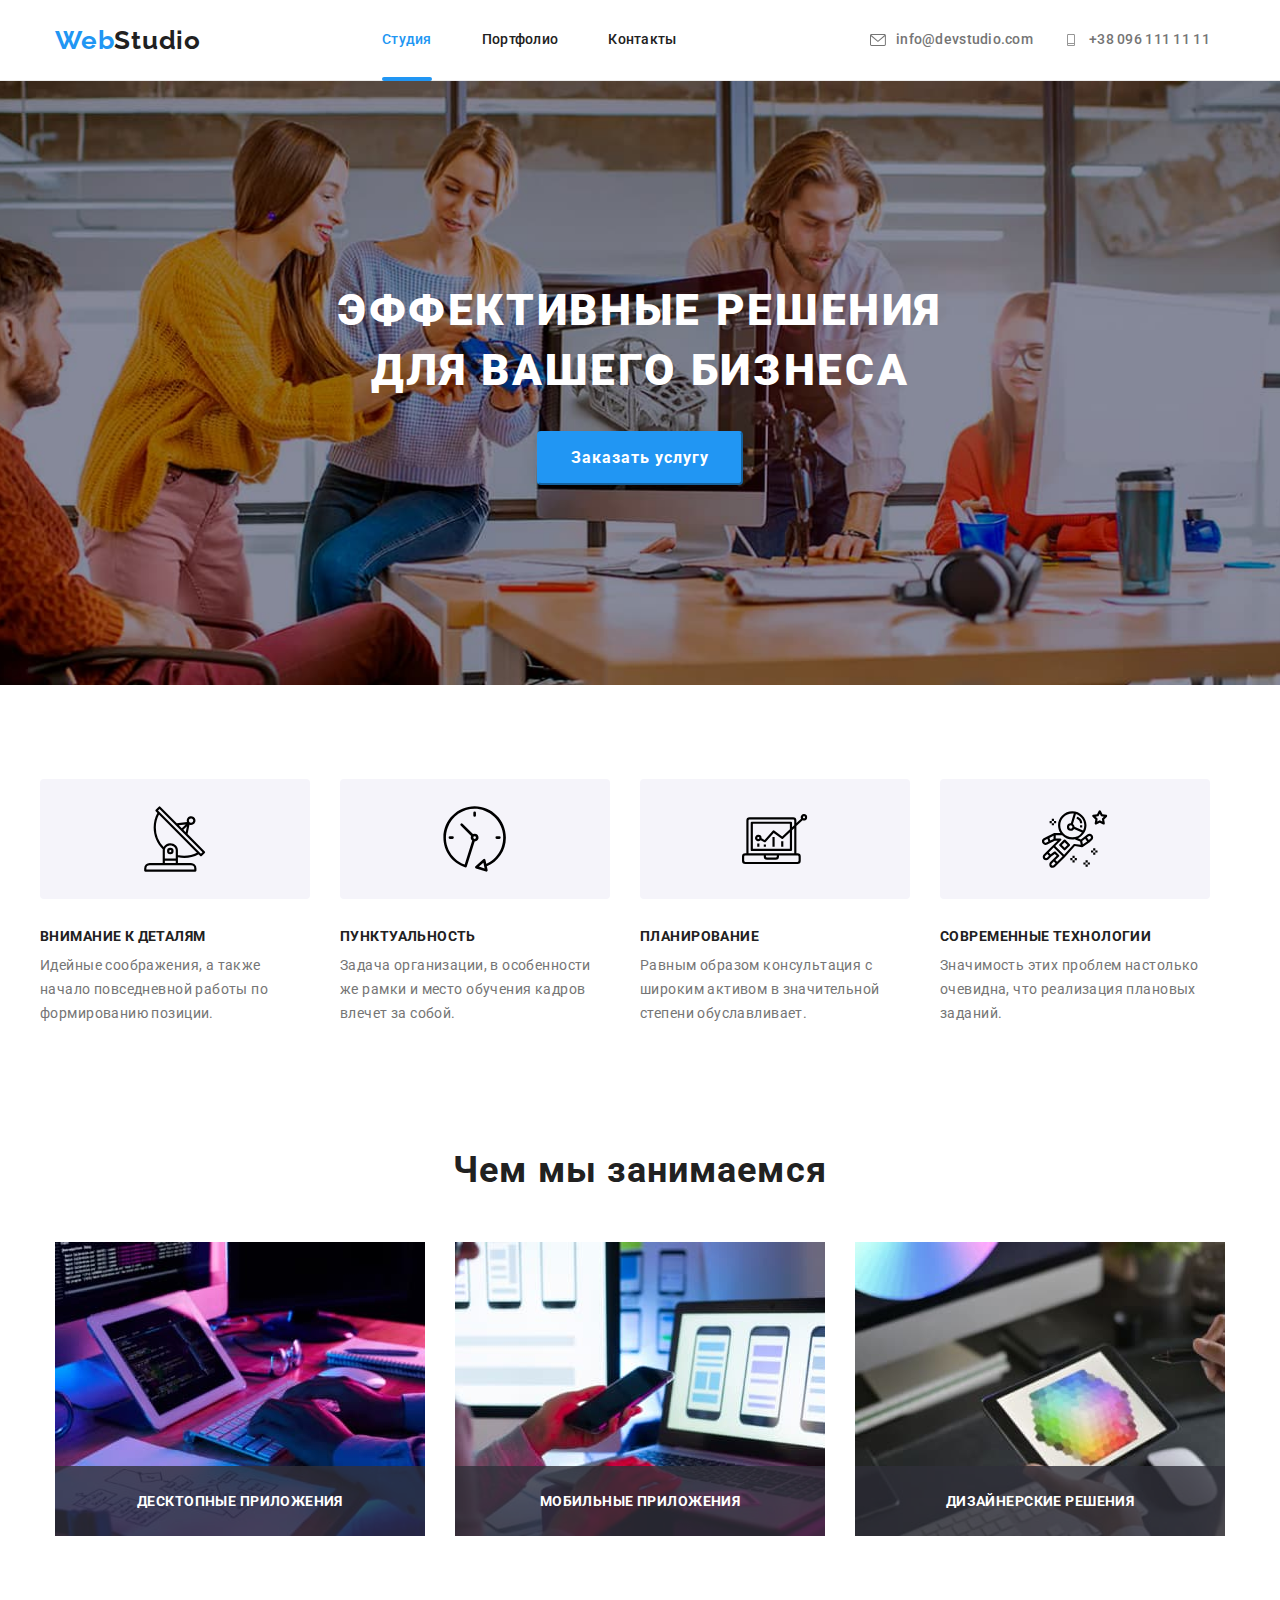
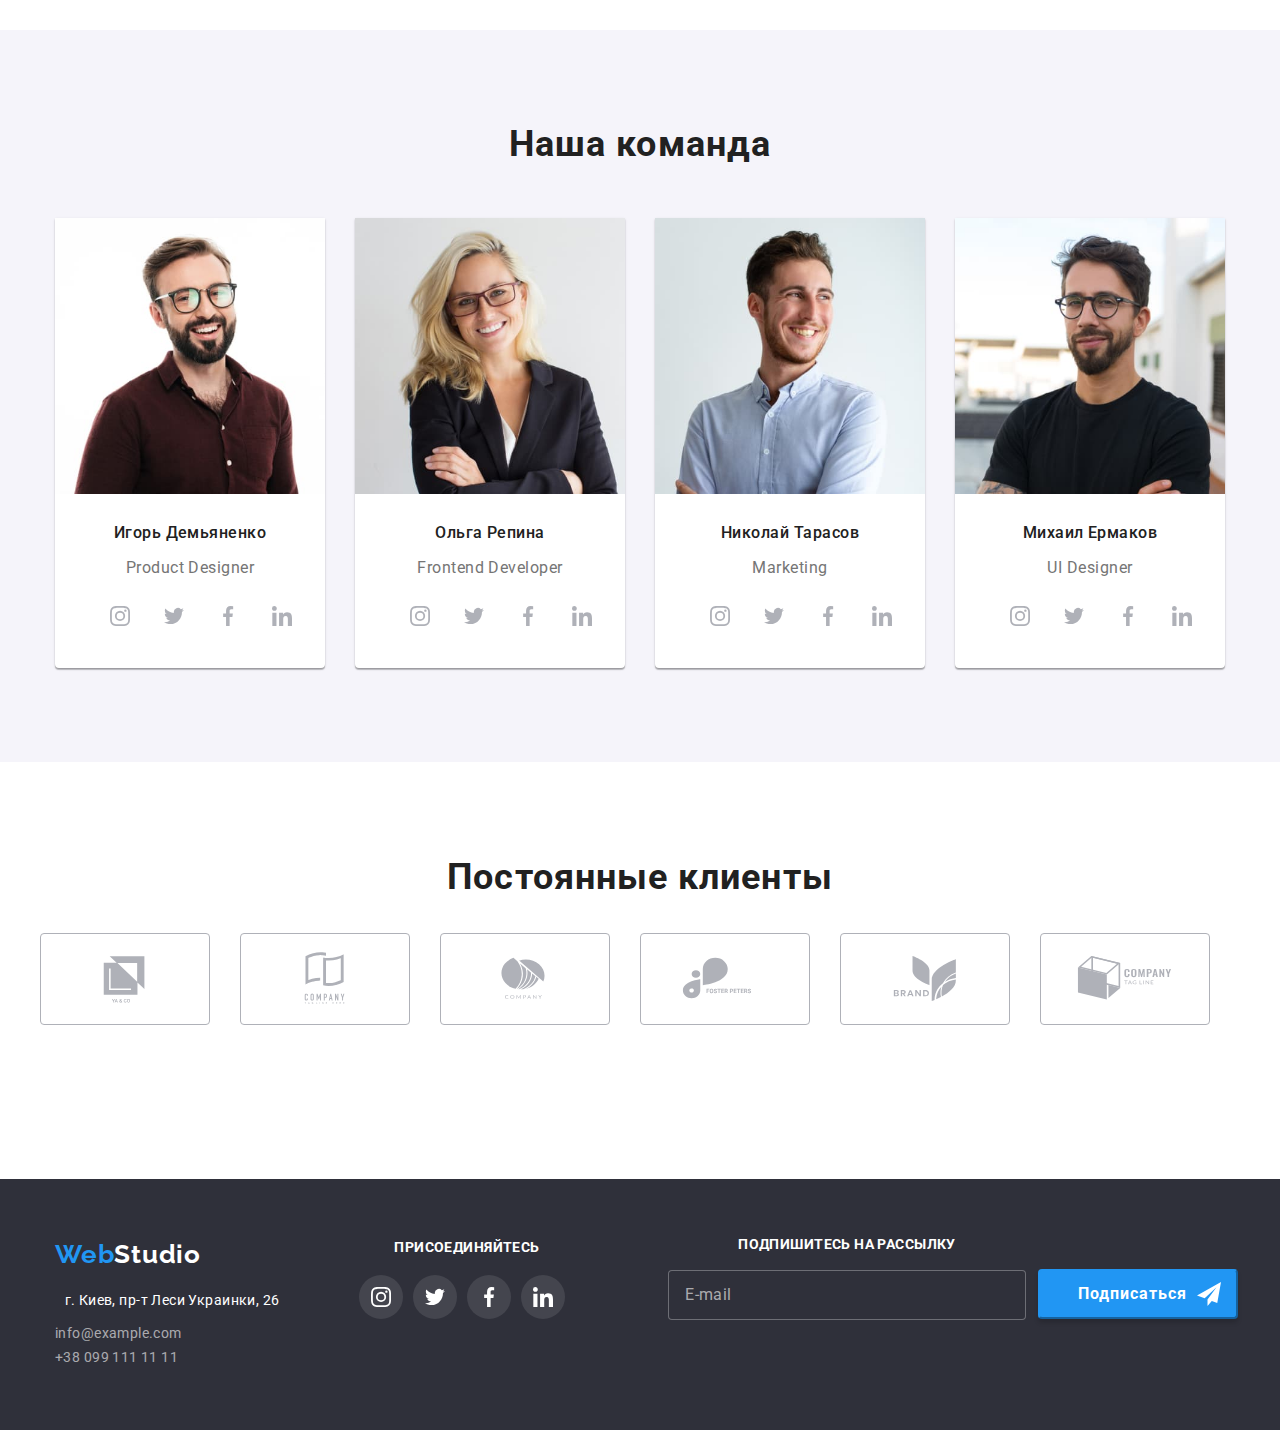
==== commit 6fa3ecab: "mobile first" ====
--- a/index.html
+++ b/index.html
@@ -14,82 +14,99 @@
 </head>
 <body>
     <header class="header">
-        <div class="container ">
-            <div class="header__page">
-                <nav class="navigation">
-                <a href="" class="navigation__logo" >
-                   <span class="navigation__logo--accent">Web</span><span class="navigation__title">Studio</span>
-                </a>  
-                 <button type="button" class="mobile-button is-open" aria-expanded="false" aria-controls='menu-container' data-menu-button>
-                     <svg  width='40' height='40' aria-label="Переключатель мобильного меню">
-                        <use  class="mobile-button__cross" href='./svg/menuSpritesvg/symbol-defs.svg#icon-menu_24px' ></use>
-                         <use class="mobile-button__menu"   href='./svg/menuSpritesvg/symbol-defs.svg#icon-close_24px'></use>
-                         
-                     </svg>
-                 </button>
-                 <div class="menu-container "id="menu-container" data-menu>
-                    <ul class="navigation__elements list">
-                        <li class="navigation__list">
-                            <a href="./index.html" class="navigation__link navigation__link--current navigation__link--active">Студия</a></li>
-                        <li class="navigation__list">
-                            <a href="./portfolio.html" class="navigation__link">Портфолио</a></li>
-                        <li class="navigation__list">
-                            <a href="" class="navigation__link">Контакты</a></li>
-                    </ul>
-                <div class="wrap">
-                    <ul class="contact list">
-                        <li class="contact__list">
-                            <a href="mailto:info@devstudio.com" class="contact__link contact__link--email ">
-                                <svg class="contact__icon"  wigth='16' height='12'>
-                                    <use href='./images/icons.svg#icon-envelope'></use>
-                                </svg>
-                                info@devstudio.com
-                            </a>
-                        </li>
-                        <li class="contact__list">
-                            <a href="tel:+380961111111" class="contact__link contact__link--number ">
-                                <svg class="contact__icon"  wigth='16' height='12'>
-                                    <use href='./images/icons.svg#icon-vector'></use>
-                                </svg>
-                                +38 096 111 11 11</a>
-                        </li>
-                    </ul>
-                    <ul class="mobile-social">
-                        <li class="mobile-social__elements">
-                            <a href="#" class="mobile-social__links">Instagram</a>
-                        </li>
-                        <li class="mobile-social__elements">
-                            <a href="#" class="mobile-social__links">Twitter</a>
-                        </li>
-                        <li class="mobile-social__elements">
-                            <a href="#" class="mobile-social__links">Facebook</a>
-                        </li>
-                        <li class="mobile-social__elements">
-                            <a href="#" class="mobile-social__links">LinkedIn</a>
-                        </li>
-                    </ul>
-                </div>
-                  
-
-                </div>
-
-               
-                   
-                </nav>
-                  
-                </div>
+        <div class=" header__page container ">
+            <a href="" class="navigation__logo" >
+                <span class="navigation__logo--accent">Web</span><span class="navigation__title">Studio</span>
+             </a>  
+             <button type="button" class="mobile-button is-open" aria-expanded="false" aria-controls='menu-container' data-menu-button>
+                <svg  width='40' height='40' aria-label="Переключатель мобильного меню" class="mobile-button__sign">
+                   <use  class="mobile-button__cross" href='./svg/menuSpritesvg/symbol-defs.svg#icon-menu_24px' ></use>
+                    <use class="mobile-button__menu"   href='./svg/menuSpritesvg/symbol-defs.svg#icon-close_24px'></use>
+                    
+                </svg>
+            </button>
+            <div class="menu-container "id="menu-container" data-menu>
+                <!-- <div class="header__page"> -->
+                    <nav class="navigation">
+                        <!-- <a href="" class="navigation__logo" >
+                           <span class="navigation__logo--accent">Web</span><span class="navigation__title">Studio</span>
+                        </a>   -->
+                         <!-- <button type="button" class="mobile-button is-open" aria-expanded="false" aria-controls='menu-container' data-menu-button>
+                             <svg  width='40' height='40' aria-label="Переключатель мобильного меню">
+                                <use  class="mobile-button__cross" href='./svg/menuSpritesvg/symbol-defs.svg#icon-menu_24px' ></use>
+                                 <use class="mobile-button__menu"   href='./svg/menuSpritesvg/symbol-defs.svg#icon-close_24px'></use>
+                                 
+                             </svg>
+                         </button> -->
+                         <ul class="navigation__elements list">
+                         <!-- <div class="menu-container "id="menu-container" data-menu> -->
+                            <!-- <ul class="navigation__elements list"> -->
+                                <li class="navigation__list">
+                                    <a href="./index.html" class="navigation__link navigation__link--current navigation__link--active">Студия</a></li>
+                                <li class="navigation__list">
+                                    <a href="./portfolio.html" class="navigation__link">Портфолио</a></li>
+                                <li class="navigation__list">
+                                    <a href="" class="navigation__link">Контакты</a></li>
+                            </ul>
+                        <div class="wrap">
+                            <ul class="contact list">
+                                <li class="contact__list">
+                                    <a href="mailto:info@devstudio.com" class="contact__link contact__link--email ">
+                                        <svg class="contact__icon"  wigth='16' height='12'>
+                                            <use href='./images/icons.svg#icon-envelope'></use>
+                                        </svg>
+                                        info@devstudio.com
+                                    </a>
+                                </li>
+                                <li class="contact__list">
+                                    <a href="tel:+380961111111" class="contact__link contact__link--number ">
+                                        <svg class="contact__icon"  wigth='16' height='12'>
+                                            <use href='./images/icons.svg#icon-vector'></use>
+                                        </svg>
+                                        +38 096 111 11 11</a>
+                                </li>
+                            </ul>
+                            <ul class="mobile-social">
+                                <li class="mobile-social__elements">
+                                    <a href="#" class="mobile-social__links">Instagram</a>
+                                </li>
+                                <li class="mobile-social__elements">
+                                    <a href="#" class="mobile-social__links">Twitter</a>
+                                </li>
+                                <li class="mobile-social__elements">
+                                    <a href="#" class="mobile-social__links">Facebook</a>
+                                </li>
+                                <li class="mobile-social__elements">
+                                    <a href="#" class="mobile-social__links">LinkedIn</a>
+                                </li>
+                            <!-- </ul> -->
+                        </div>
+                          
+        
+                        <!-- </div> -->
+        
+                       </ul>
+                    </div>
+                           
+                        </nav>
+            </div>
+            
+<!--                   
+                </div> -->
            
    
-        </div>
+        
 </header>  
 
 <main>
     <!--hero block-->
     
-    <section class="hero-section">
+    <section class="hero-section ">
         <div class="container">
-<h1 class="hero-section__title">Эффективные решения<br/> для вашего бизнеса</h1>
-<button type="button" class="hero-section__button" data-modal-open>Заказать услугу</button>
+            <div class="hero-section__wrap">
+                <h1 class="hero-section__title">Эффективные решения<br/> для вашего бизнеса</h1>
+                <button type="button" class="hero-section__button" data-modal-open>Заказать услугу</button>    
+            </div>
 <!-- modal + backdrop -->
 
 <div class="backdrop  backdrop--is-hidden" data-modal>
@@ -209,19 +226,40 @@
     <ul class="section-about__elements list">
         <li class="section-about__item">
             <div class="imgtext">
-            <img src="./images/img.jpg" alt="photo1" width="370" height="294" class="section-about__img">
+            <img 
+             src="./images/img.jpg" 
+             alt="photo1"
+             srcset="./images/img370.jpg 1x,
+             ./images/img740.jpg 2x"
+             width="370"
+             height="294"
+             class="section-about__img">
             <p class="section-about__text">Десктопные приложения</p>
         </div>
         </li>
         <li class="section-about__item" >
             <div class="imgtext">
-                <img src="./images/img1.jpg" alt="photo2"width="370" height="294" class="section-about__img">
+                <img
+                srcset="./images/img1.jpg 1x, 
+                ./images/img2x740.jpg 2x"
+                src="./images/img1.jpg"
+                 alt="photo2"
+                 width="370"
+                 height="294" 
+                 class="section-about__img">
                 <p class="section-about__text">Мобильные приложения</p>
             </div>
         </li>
         <li class="section-about__item">
            <div class="imgtext">
-            <img src="./images/img2.jpg" alt="photo3"width="370" height="294" class="section-about__img">
+            <img
+            srcset="./images/img2.jpg 1x, 
+            ./images/img740x.jpg 2x"
+             src="./images/img2.jpg"
+             alt="photo3"
+             width="370"
+              height="294" 
+              class="section-about__img">
             <p class="section-about__text">Дизайнерские решения</p>
            </div>
         </li>
@@ -236,7 +274,15 @@
     <h2 class="team__name">Наша команда</h2>
     <ul class=" team__elements ">
         <li class="team__list">
-            <img src="./images/img3.jpg" alt="Product Designer" class="team__photo" width="270">
+            <!-- <picture>
+                <source media="(min-width: 480px)" srcset="/mobile/img4.jpg 1x,  /mobile/4team740.jpg 2x" type="image/jpeg"  >
+                <source media="(min-width: 768px) " srcset="/tablet/img4.jpg 1x, /tablet/4team740.jpg 2x" type="image/jpeg"  >
+                <source media="(min-width: 1200px) " srcset="/images/img3.jpg 1x, /images/4team740.jpg 2x" type="image/jpeg" >
+                <img src="./images/img3.jpg" alt="Produc Designer" class="team__photo">
+            </picture> -->
+            <img 
+            srcset="/mobile/img4.jpg 1x,  /mobile/4team740.jpg 2x, /tablet/img4.jpg 1x, /tablet/4team740.jpg 2x, /images/img3.jpg 1x, /images/4team740.jpg 2x"
+            src="./images/img3.jpg" alt="Produc Designer" class="team__photo">
             <div class="text">
                 <h3 class="team__title">Игорь Демьяненко</h3>
                  <p class="team__text">Product Designer</p>
@@ -273,7 +319,10 @@
             </ul>
         </li>
         <li class="team__list">
-           <img src="./images/img4.jpg" alt="Frontend Developer"  class="team__photo"  width="270"> 
+            <img 
+            srcset="/mobile/img3.jpg 1x,  /mobile/2team740.jpg 2x, /tablet/img3.jpg 1x, /tablet/3team740.jpg 2x, /images/img4.jpg 1x, /images/2team740.jpg 2x"
+            src="./images/img4.jpg" alt="Frontend Developer"  class="team__photo">
+           
            <div class="text">
                <h3 class="team__title">Ольга Репина</h3>
                <p class="team__text">Frontend Developer</p>
@@ -309,7 +358,10 @@
                </li>
            </ul>
            <li class="team__list">
-               <img src="./images/img5.jpg" alt="Marketing" class="team__photo"  width="270">
+            <img 
+            srcset="/mobile/img1.jpg 1x,  /mobile/1team740.jpg 2x,/tablet/img1.jpg 1x, /tablet/1team740.jpg 2x, /images/img5.jpg 1x, /images/3team740.jpg 2x "
+            src="./images/img5.jpg" alt="Marketing" class="team__photo" >
+               
               <div class="text">
                 <h3 class="team__title">Николай Тарасов</h3>
                 <p class="team__text">Marketing</p>
@@ -346,7 +398,10 @@
             </ul>
            </li>
            <li class="team__list">
-               <img src="./images/img6.jpg" alt="UI Designer"class="team__photo"  width="270">
+        <img
+        srcset="/mobile/img2.jpg 1x,  /mobile/3team740.jpg 2x, /tablet/img2.jpg 1x, /tablet/2team740.jpg 2x, /images/img6.jpg 1x, /images/1team740.jpg 2x"
+        src="./images/img6.jpg" alt="UI Designer"class="team__photo" >
+              
                <div class="text">
                 <h3 class="team__title">Михаил Ермаков</h3>
                 <p class="team__text">UI Designer</p>
--- a/css/main.min.css
+++ b/css/main.min.css
@@ -1 +1 @@
-:root{--primary-text-color:#757575;--secondary-text-color:#F5F4FA;--title-color: #212121;--accent-color:#2196F3;--white-color: #FFFFFF;--background-buttom-color: #F5F4FA;--background-footer: #2F303A;--socia-linls:#AFB1B8;--timefunction:cubic-bezier(0.4, 0, 0.2, 1)}h1,h2,h3,h4,h5,h6{margin-top:0}p{margin-top:0}body{color:var(--primary-text-color);font-family:Roboto,sans-serif;background-color:var(--white-color);margin:0}body.modal-open{overflow:hidden}.list{list-style:none}ul{list-style:none;margin:0;padding:0}.container{padding-left:15px;padding-right:15px;margin-right:auto;margin-left:auto}@media screen and (min-width: 480px){.container{width:480px}}@media screen and (min-width: 768px){.container{width:768px}}@media screen and (min-width: 1200px){.container{width:1200px}}img{display:block;max-width:100%;height:auto}.header{border-bottom:1px solid #ececec;position:relative}@media screen and (min-width: 768px){.header__page{display:flex}}@media screen and (min-width: 1200px){.header__page{display:flex}}.navigation__logo{font-family:Raleway;font-weight:700;font-size:26px;line-height:1.19;letter-spacing:.03em;text-decoration:none;display:flex;justify-content:center}.navigation__logo--accent{color:var(--accent-color)}.navigation__title{color:var(--title-color)}.mobile-button{display:inline-flex;margin:0;padding:0;border:none;background-color:transparent;width:40px;height:40px;z-index:2;margin-left:276px}@media screen and (min-width: 480px){.mobile-button{display:none}}.mobile-button .mobile-button__cross{display:none}.mobile-button.is-open .mobile-button__cross{display:block}.mobile-button.is-open .mobile-button__menu{display:none}.mobile-button .mobile-button__cross:focus,.mobile-button .mobile-button__cross:hover{fill:var(--accent-color)}.mobile-button .mobile-button__menu:focus,.mobile-button .mobile-button__menu:hover{fill:var(--accent-color)}@media screen and (max-width: 767px){.menu-container{display:none;position:absolute;top:100%;left:0;width:100vw;height:100vh;background:#fff;box-shadow:0px 4px 8px rgba(0,0,0,.04),0px 2px 4px rgba(0,0,0,.08),0px 1px 3px rgba(0,0,0,.16)}}.menu-container.is-open{display:block;padding:48px 40px;top:0}@media screen and (min-width: 768px){.menu-container.is-open{display:flex;flex-grow:1;justify-content:space-between}}.navigation{display:flex;align-items:center}.navigation__elements{font-weight:500;font-size:40px;line-height:1.14;letter-spacing:.02em;padding:0;margin-bottom:0}@media screen and (min-width: 768px){.navigation__elements{display:flex;font-size:14px;margin-top:0}}@media screen and (min-width: 1200px){.navigation__elements{display:flex;margin-left:93px;font-size:14px;margin-top:0}}.navigation__link{color:var(--title-color);text-decoration:none;transition:color 250ms var(--timefunction)}@media screen and (min-width: 768px){.navigation__link{position:relative;display:block;padding-top:32px;padding-bottom:32px;margin-right:50px}}@media screen and (min-width: 1200px){.navigation__link{position:relative;display:block;padding-top:32px;padding-bottom:32px;margin-right:30px}}@media screen and (min-width: 1200px){.navigation__list:not(:last-child){margin-right:50px}}.navigation__link:last-child{margin-bottom:0}@media screen and (min-width: 1200px){.navigation__link:last-child{margin-right:0}}.navigation__link:hover,.navigation__link:focus{color:var(--accent-color)}.navigation__link--current{color:var(--accent-color)}@media screen and (min-width: 768px){.navigation__link--active::after{content:"";position:absolute;left:0;bottom:-1px;display:block;width:100%;height:4px;background-color:var(--accent-color);border-radius:2px}}@media screen and (min-width: 1200px){.navigation__link--active::after{content:"";position:absolute;left:0;bottom:-1px;display:block;width:100%;height:4px;background-color:var(--accent-color);border-radius:2px}}@media screen and (max-width: 767px){.navigation__list{margin-bottom:32px}}.navigation__list:last-child{margin-bottom:0px}.mobile-social__links{font-family:Roboto;font-style:normal;font-weight:500;font-size:18px;line-height:22px;letter-spacing:.02em;color:#2196f3;text-decoration:none}.mobile-social{display:flex;align-items:center}@media screen and (min-width: 768px){.mobile-social{display:none}}@media screen and (min-width: 1200px){.mobile-social{display:none}}.mobile-social__elements{margin-right:20px}.mobile-social__elements::after{content:"";width:22px;height:0px;left:135px;top:726px;border:1px solid rgba(33,33,33,.2);transform:rotate(90deg);margin-left:10px}.mobile-social__elements::after:last-child{margin-left:0}.wrap{margin-top:75px}@media screen and (min-width: 768px){.wrap{margin:0;padding:0;position:absolute;top:0;left:50%}}@media screen and (min-width: 1200px){.wrap{margin:0;padding:0;position:absolute;top:0;left:50%;margin-left:230px}}.contact{margin:0;display:flex;margin-left:auto;padding:0}@media screen and (max-width: 767px){.contact{flex-direction:column-reverse}}@media screen and (max-width: 767px)and (min-width: 1200px){.contact{margin-left:auto}}.contact__list:not(:last-child){margin-right:30px}.contact__icon{width:16px;margin-right:10px;fill:var(--primary-text-color)}@media screen and (max-width: 767px){.contact__icon{display:none}}.contact__link:hover .contact__icon,.contact__link:focus .contact__icon{fill:var(--accent-color)}@media screen and (max-width: 767px){.contact__link:hover .contact__icon,.contact__link:focus .contact__icon{display:none}}.contact__link{padding-top:32px;padding-bottom:32px;display:flex;align-items:center;color:var(--primary-text-color);font-weight:500;font-size:14px;line-height:1.14;letter-spacing:.02em;text-decoration:none;transition:color 250ms var(--timefunction)}@media screen and (max-width: 767px){.contact__link--number{font-size:34px;line-height:40px;color:var(--accent-color)}}@media screen and (max-width: 767px){.contact__link--email{font-size:24px;line-height:28px}}.contact__link:hover,.contact__link:focus{color:var(--accent-color)}.hero-section{background-color:#2f303a;padding:200px 0;background-image:linear-gradient(to right, rgba(47, 48, 58, 0.5), rgba(47, 48, 58, 0.3)),url("../images/Img16.jpg");background-repeat:no-repeat;background-position:center}.hero-section__title{font-family:Roboto;font-style:normal;font-weight:900;font-size:26px;line-height:42px;text-align:center;letter-spacing:.06em;text-transform:uppercase;color:#fff;margin-bottom:30px}@media screen and (min-width: 1200px){.hero-section__title{color:var(--white-color);font-size:44px;line-height:1.36;margin-top:0;margin-bottom:30px}}.hero-section__button{color:var(--white-color);background-color:var(--accent-color);border-color:var(--accent-color);font-family:Roboto;font-style:normal;font-weight:bold;letter-spacing:.06em;font-size:16px;line-height:30px;box-shadow:0px 4px 4px rgba(0,0,0,.15);border-radius:4px;padding:10px 32px;text-align:center;margin-left:auto;margin-right:auto;display:block;text-align:center}@media screen and (min-width: 1200px){.hero-section__button{line-height:1.87;transition:background-color 250ms var(--timefunction),color 250ms var(--timefunction)}}.backdrop{position:fixed;top:0;left:0;width:100%;height:100%;background-color:rgba(0,0,0,.2);z-index:4;overflow-y:scroll}.backdrop--is-hidden{opacity:0;pointer-events:none}.backdrop--is-hidden .modal{transform:translate(-50%, 50%) scale(0.9)}.modal{position:absolute;bottom:50%;left:50%;transform:translate(-50%, 50%) scale(1);transition:transform 250ms var(--timefunction);width:450px;height:609px;background:#fff;box-shadow:0px 1px 3px rgba(0,0,0,.12),0px 1px 1px rgba(0,0,0,.14),0px 2px 1px rgba(0,0,0,.2);border-radius:4px;padding:40px}@media screen and (min-width: 1200px){.modal{width:528px;height:581px}}.modal__name{font-family:Roboto;font-weight:bold;font-size:20px;line-height:.8;text-align:center;letter-spacing:.03em;color:var(--title-color);margin-top:0;margin-bottom:30px;padding:0}.modal__label{position:relative;display:flex;flex-direction:column}.modal__title{position:absolute;top:50%;left:0;transform:translateY(-50px);font-family:Roboto;font-size:12px;line-height:.8;letter-spacing:.01em;color:var(--primary-text-color)}.modal__icon{position:absolute;top:50%;left:15px;transform:translateY(-20px)}.modal__comment{position:absolute;top:50%;left:0;transform:translateY(-75px);font-family:Roboto;font-size:12px;line-height:.8;letter-spacing:.01em;color:var(--primary-text-color)}.modal__input{width:370px;height:40px;border:1px solid rgba(33,33,33,.2);box-sizing:border-box;border-radius:4px;margin-bottom:28px;padding-left:42px}@media screen and (min-width: 1200px){.modal__input{width:448px}}.modal__input:hover,.modal__input:focus{outline:1px;border-color:var(--accent-color);outline-color:var(--accent-color)}.modal__input:focus+.modal__icon,.modal__input:hover+.modal__icon{fill:var(--accent-color)}.checkbox{display:flex;position:relative}.checkbox__label{display:inline-block}.checkbox__input{-webkit-appearance:none;-moz-appearance:none;appearance:none}.checkbox__policy{font-family:Roboto;font-size:14px;line-height:24px;letter-spacing:.03em;color:var(--primary-text-color);display:inline-block;margin-top:20px;margin-left:36.38px}.checkbox__policy--accent{color:var(--accent-color);text-decoration:underline}.checkbox__icon{position:absolute;top:50%;left:0;width:16px;height:15px;border:2px solid #212121;border-radius:1px;display:flex;align-items:center;margin-left:12px}.checkbox__input:checked~.checkbox__icon{background-color:var(--accent-color);border:var(--accent-color);background-image:url(../images/iconcheck.svg);background-repeat:no-repeat;background-size:contain;background-origin:content-box}.modal__text{width:370px;height:120px;border:1px solid rgba(33,33,33,.2);box-sizing:border-box;border-radius:4px;resize:none}@media screen and (min-width: 1200px){.modal__text{width:448px}}.modal__text:focus,.modal__text:hover{outline:1px;border-color:var(--accent-color);outline-color:var(--accent-color)}.modal__text::-moz-placeholder{position:absolute;top:12px;left:16px;font-family:Roboto;font-size:14px;line-height:.8;letter-spacing:.01em;color:rgba(117,117,117,.5)}.modal__text:-ms-input-placeholder{position:absolute;top:12px;left:16px;font-family:Roboto;font-size:14px;line-height:.8;letter-spacing:.01em;color:rgba(117,117,117,.5)}.modal__text::placeholder{position:absolute;top:12px;left:16px;font-family:Roboto;font-size:14px;line-height:.8;letter-spacing:.01em;color:rgba(117,117,117,.5)}.button{display:flex;align-items:center;justify-content:center;margin-top:30px}.button__send{font-family:Roboto;font-weight:bold;font-size:16px;line-height:.5;letter-spacing:.06em;color:var(--white-color)}.button__submit{width:200px;height:50px;background-color:#188ce8;box-shadow:0px 4px 4px rgba(0,0,0,.15);border-radius:4px;padding:10px 55px;border-color:#188ce8}.button__submit:hover,.button__submit:focus{cursor:pointer;box-shadow:0px 4px 4px rgba(0,0,0,.15)}.modal__button{border:none;background-color:#fff;margin:0;padding:0}.modal__button--closing{position:absolute;top:0;right:0;width:30px;height:30px;background-color:var(--white-color);border:1px solid rgba(0,0,0,.1);box-sizing:border-box;border-radius:50%;padding:7px;margin-top:8px;margin-right:8px;transition:transform 250ms var(--timefunction)}.modal__button--closing:focus,.modal__button--closing:hover{cursor:pointer;outline:1px;fill:var(--accent-color)}@media screen and (min-width: 1200px){.section{background-color:#fff;list-style:none;list-style-type:none;padding-top:94px;padding-bottom:94px}}.section__elements{padding-left:15px;padding-right:15px;margin-left:auto;margin-right:auto}@media screen and (min-width: 768px){.section__elements{display:flex;margin:-15px;flex-wrap:wrap;margin-top:60px}}@media screen and (min-width: 1200px){.section__elements{margin-bottom:0;margin-top:0;padding:0;display:flex}}@media screen and (max-width: 767px){.section__icon{height:120px;background:#f5f4fa;border-radius:4px;padding:25px 192.34px;margin-left:auto;margin-right:auto;margin-bottom:30px}}@media screen and (min-width: 768px){.section__icon{width:354px;height:120px;padding:25px 144.34px;background:#f5f4fa;border-radius:4px;margin-bottom:30px;display:flex;align-items:center}}@media screen and (min-width: 1200px){.section__icon{width:270px;height:120px;background:#f5f4fa;border-radius:4px;margin-bottom:30px;display:flex;align-items:center;padding:25px 102.34px}}.section__title{color:var(--title-color);font-family:Roboto;font-weight:bold;font-size:14px;line-height:16px;text-align:center;letter-spacing:.03em;text-transform:uppercase;margin-bottom:10px}@media screen and (min-width: 768px){.section__title{text-align:left}}@media screen and (min-width: 1200px){.section__title{color:var(--title-color);font-weight:700;font-size:14px;line-height:1.14;letter-spacing:.03em;text-transform:uppercase;margin-top:0;margin-bottom:10px}}.section__text{font-family:Roboto;font-size:14px;line-height:24px;letter-spacing:.03em;color:#757575}@media screen and (min-width: 1200px){.section__text{font-weight:400;font-size:14px;line-height:1.71;letter-spacing:.03em;max-width:270px}}@media screen and (min-width: 1200px){.section__text:not(:last-child){margin-left:30px}}@media screen and (min-width: 1200px){.section__text:nth-child(-n+4){margin-bottom:30px}}@media screen and (min-width: 768px)and (max-width: 1023px){.section__list{width:calc((100% - 60px) / 2);margin:15px}}@media screen and (min-width: 1200px){.section__list{list-style-type:none;margin-top:0;margin-bottom:0}}@media screen and (min-width: 1200px){.section__list:nth-child(-n+4){margin-right:30px}}@media screen and (min-width: 1200px){.section__list:last-child{margin-right:0}}@media screen and (min-width: 320px)and (max-width: 1023px){.section-about{display:none}}@media screen and (min-width: 1200px){.section-about{background-color:#fff;text-decoration:none;padding-bottom:94px}}@media screen and (min-width: 1200px){.section-about__title{color:var(--title-color);font-weight:700;font-size:36px;line-height:1.16;text-align:center;letter-spacing:.03em;margin-top:0;margin-bottom:50px}}@media screen and (min-width: 1200px){.section-about__elements{margin-bottom:0;margin-top:0;display:flex;padding:0}}@media screen and (min-width: 1200px){.section-about__item{display:block;margin-right:30px}}@media screen and (min-width: 1200px){.section-about__item:last-child{margin-right:0}}@media screen and (min-width: 1200px){.section-about__text{position:absolute;bottom:0;left:0;font-family:Roboto;font-style:normal;font-weight:bold;font-size:14px;line-height:16px;text-align:center;letter-spacing:.03em;text-transform:uppercase;color:var(--white-color);margin:0;padding:0;width:370px;height:70px;background:rgba(47,48,58,.8);display:flex;justify-content:center;align-items:center}}@media screen and (min-width: 1200px){.section-about__img{display:block}}@media screen and (min-width: 1200px){.imgtext{position:relative}}.team{background-color:#f5f4fa;margin-left:auto;margin-right:auto;padding-bottom:94px;padding-top:94px}.team__name{color:var(--title-color);font-weight:700;font-size:36px;line-height:1.16;text-align:center;letter-spacing:.03em;margin-top:0;margin-bottom:52px}.team__elements{margin-top:0;margin-bottom:0;justify-content:center;padding:0}.team__list{list-style-type:none;border-radius:0px;margin-top:0;background-color:var(--white-color);box-shadow:0px 1px 3px rgba(0,0,0,.12),0px 1px 1px rgba(0,0,0,.14),0px 2px 1px rgba(0,0,0,.2);border-radius:0px 0px 4px 4px;margin-bottom:30px}.team__title{color:var(--title-color);font-weight:500;font-size:16px;line-height:1.18;text-align:center;letter-spacing:.03em;margin-top:0}.team__text{font-size:16px;line-height:1.18;text-align:center;letter-spacing:.03em;margin-top:0;margin-bottom:10px}.text{padding-top:30px;margin-bottom:16px}.social{display:flex;justify-content:center}@media screen and (min-width: 1200px){.social{display:flex;align-items:center;padding-bottom:30px;padding-left:32px}}.social__links{height:44px;width:44px;fill:var(--socia-linls);margin:0;padding:12px;border-radius:50%;background-color:var(--white-color);display:flex;align-items:center;justify-content:center;margin-bottom:24px;transition:background-color 250ms var(--timefunction)}@media screen and (min-width: 1200px){.social__links{height:44px;width:44px;fill:var(--socia-linls);margin:0;padding:12px;border-radius:50%;background-color:var(--white-color);display:flex;align-items:center;justify-content:center;transition:background-color 250ms var(--timefunction)}}.social__links:hover,.social__links:focus{background-color:var(--accent-color)}.social__links:hover .social__icon,.social__links:focus .social__icon{fill:var(--white-color)}.social__list:nth-child(-n+4){margin-right:10px}.social__links:last-child{margin-right:0}@media screen and (min-width: 1200px){.client{padding-top:94px;padding-bottom:94px;margin:0;background-color:var(--white-color);transition:background-color 250ms var(--timefunction)}}.client__list{margin:-15px;display:flex;flex-wrap:wrap;margin-bottom:60px}@media screen and (min-width: 1200px){.client__list{padding:0;display:flex;justify-content:center}}.client__name{font-family:Roboto;font-style:normal;font-weight:bold;font-size:28px;line-height:33px;text-align:center;letter-spacing:.03em;color:var(--title-color)}@media screen and (min-width: 1200px){.client__name{font-size:36px;line-height:42px;margin-top:0;margin-bottom:50px;padding:0}}@media screen and (max-width: 767px){.clients__item{width:calc((100% - 60px) / 2);margin:15px;height:92px}}@media screen and (min-width: 768px)and (max-width: 1023px){.clients__item{width:calc((100% - 90px) / 3);margin:15px;height:92px}}@media screen and (min-width: 1200px){.clients__item{margin:0;padding:0}}@media screen and (min-width: 1200px){.clients__item:last-child{margin-right:0}}@media screen and (min-width: 1200px){.clients__item:nth-child(-n+6){margin-right:30px}}.clients__item:nth-child(-n+6) .client__icon{fill:var(--socia-linls)}.clients__item:nth-child(-n+6) .client__link{border:1px solid #afb1b8;border-radius:4px;display:flex;align-items:center;justify-content:center}@media screen and (max-width: 767px){.clients__item:nth-child(-n+6) .client__link{width:100%;height:100%}}@media screen and (min-width: 768px)and (max-width: 1023px){.clients__item:nth-child(-n+6) .client__link{height:92px}}@media screen and (min-width: 1200px){.clients__item:nth-child(-n+6) .client__link{width:170px;height:92px;border:1px solid var(--socia-linls)}}.clients__item:nth-child(-n+6) .client__link:hover,.clients__item:nth-child(-n+6) .client__link:focus{background-color:var(--white-color);border:1px solid var(--accent-color)}.clients__item:nth-child(-n+6) .client__link:hover .client__icon,.clients__item:nth-child(-n+6) .client__link:focus .client__icon{fill:var(--accent-color)}.footer{background-color:var(--background-footer);margin-top:0;margin-bottom:0;padding-left:15px;padding-right:15px;padding-bottom:60px;padding-top:60px}@media screen and (min-width: 1200px){.footer{background-color:var(--background-footer);margin-top:0;margin-bottom:0;display:flex;padding-bottom:60px;padding-top:60px}}@media screen and (min-width: 1200px){.footer__section{margin-right:70px;flex-shrink:0}}.navigation__logo--footer{text-align:center;margin-top:0;margin-bottom:20px}@media screen and (min-width: 1200px){.navigation__logo--footer{display:inline-block;text-align:center;margin-top:0;margin-bottom:20px}}.navigation__title--white{color:var(--white-color)}.address{color:var(--white-color);font-style:normal;font-size:14px;line-height:1.71;letter-spacing:.03em;margin-bottom:9px;margin-top:0;text-align:center}@media screen and (min-width: 1200px){.address{color:var(--white-color);font-style:normal;font-size:14px;line-height:1.71;letter-spacing:.03em;margin-bottom:9px;margin-top:0}}.address__footer{color:rgba(255,255,255,.6);font-size:14px;line-height:1.71;letter-spacing:.03em;text-decoration:none;margin-top:0;margin-bottom:0}@media screen and (min-width: 1200px){.address__footer{color:rgba(255,255,255,.6);font-size:14px;line-height:1.71;letter-spacing:.03em;text-decoration:none;margin-top:0;margin-bottom:0;text-align:center}}@media screen and (max-width: 1200px){.footer-address{text-align:center;margin-bottom:60px}}@media screen and (min-width: 768px)and (max-width: 1023px){.tablet--flex{display:flex;justify-content:space-between}}@media screen and (min-width: 1200px){.tablet--flex{display:flex;justify-content:space-between}}.footer-section__name{font-family:Roboto;font-style:normal;font-weight:bold;font-size:14px;line-height:16px;letter-spacing:.03em;text-transform:uppercase;color:var(--white-color);margin-top:0;text-align:center}@media screen and (min-width: 1200px){.footer-section__name{font-family:Roboto;font-style:normal;font-weight:bold;font-size:14px;line-height:16px;letter-spacing:.03em;text-transform:uppercase;color:var(--white-color);margin-bottom:20px;margin-top:0}}@media screen and (min-width: 1200px){.footer--flex{display:flex;justify-content:space-between}}.social--box{padding:0;margin-bottom:60px}@media screen and (min-width: 1200px){.social--box{padding:0;margin:0}}.social__list--colo:hover,.social__list--color:focus{background-color:var(--accent-color)}.social-links:hover .social__icon--white,.social-links:focus .social__icon--white{fill:var(--white-color)}.social__links--dark{height:44px;width:44px;fill:var(--white-color);margin:0;padding:12px;border-radius:50%;background-color:rgba(255,255,255,.1)}@media screen and (min-width: 1200px){.subscribe-section{margin-left:93px;width:570px;height:86px;align-items:baseline}}.subscribe-section__label{font-family:Roboto;font-weight:bold;font-size:14px;line-height:.8;letter-spacing:.03em;text-transform:uppercase;color:var(--white-color);padding:0;text-align:center;margin-bottom:30px}@media screen and (max-width: 767px){.subscribe-section__label{padding-left:100px;text-align:center}}@media screen and (min-width: 768px)and (max-width: 1023px){.subscribe-section__label{margin-bottom:20px;display:flex;flex-direction:column}}@media screen and (min-width: 1200px){.subscribe-section__label{margin-right:12px}}.subscribe-section__button{font-family:Roboto;font-weight:bold;font-size:16px;line-height:.3;text-align:center;letter-spacing:.06em;color:var(--white-color);width:200px;height:50px;background-color:var(--accent-color);box-shadow:0px 4px 4px rgba(0,0,0,.15);border-color:var(--accent-color);border-radius:4px;display:flex;align-items:center;justify-content:center;padding-top:10px;padding-bottom:10px;padding-left:29px;margin:auto}.subscribe-section__icon{margin-left:10px}@media screen and (min-width: 1200px){.subscribe{display:flex;justify-content:center;align-items:center}}.subscribe-section__input{border:1px solid rgba(255,255,255,.3);box-sizing:border-box;border-radius:4px;background-color:var(--background-footer);color:var(--white-color);padding:15px 16px}@media screen and (max-width: 767px){.subscribe-section__input{display:flex;justify-content:center;align-items:center;width:100%;height:50px;margin-top:20px;margin-bottom:20px}}@media screen and (min-width: 768px)and (max-width: 1023px){.subscribe-section__input{width:450px;height:50px;margin-top:20px;margin-left:150px}}@media screen and (min-width: 1200px){.subscribe-section__input{display:block;margin-top:20px;padding:15px 16px;width:358px;height:50px}}.subscribe-section__input::-moz-placeholder{font-family:Roboto;font-size:16px;line-height:.8;letter-spacing:.03em;color:rgba(255,255,255,.6)}.subscribe-section__input:-ms-input-placeholder{font-family:Roboto;font-size:16px;line-height:.8;letter-spacing:.03em;color:rgba(255,255,255,.6)}.subscribe-section__input::placeholder{font-family:Roboto;font-size:16px;line-height:.8;letter-spacing:.03em;color:rgba(255,255,255,.6)}.portfolio-section{padding-top:100px;padding-bottom:94px}.portfolio-section__elements{display:flex;flex-wrap:wrap;margin-right:-8px;margin-bottom:-15px}@media screen and (min-width: 1200px){.portfolio-section__elements{margin-top:0;margin-bottom:56px;padding:0;display:flex;justify-content:center;background-color:var(--white-color);list-style-type:none;border-radius:4px}}.portfolio-section__list:hover .portfolio-section__button,.portfolio-section__list:focus .portfolio-section__button{color:var(--white-color);background-color:var(--accent-color);box-shadow:0px 3px 1px rgba(0,0,0,.1),0px 1px 2px rgba(0,0,0,.08),0px 2px 2px rgba(0,0,0,.12)}.portfolio-section__button{color:var(--title-color);background-color:var(--background-buttom-color);font-family:Roboto;font-weight:500;font-size:16px;line-height:1.62;text-align:center;letter-spacing:.03em;border:1px solid #ececec;cursor:pointer;border-radius:4px;padding:6px 22px}.portfolio-section__list{list-style-type:none}.portfolio-section__list:nth-child(-n+5){margin-right:8px;margin-bottom:15px}@media screen and (min-width: 1200px){.portfolio-section__list:nth-child(-n+5){margin-right:8px}}.portfolio-section__list:last-child{margin-right:0}.name{margin-top:0;margin-bottom:0}.gallery{background-color:#fff;color:var(--title-color);margin-top:0;margin-bottom:0;padding:0;display:flex;flex-wrap:wrap}@media screen and (max-width: 767px){.gallery{margin-top:40px}}@media screen and (min-width: 768px){.gallery{margin:-15px}}.gallery__list{border:1px solid #eee;box-sizing:border-box;transition:box-shadow 250ms var(--timefunction)}@media screen and (min-width: 768px)and (max-width: 1023px){.gallery__list{width:calc((100% - 60px) / 2);margin:15px}}@media screen and (min-width: 1200px){.gallery__list{margin-bottom:30px}}.gallery__list:hover,.gallery__list:focus{box-shadow:0px 1px 1px rgba(0,0,0,.12),0px 4px 4px rgba(0,0,0,.06),1px 4px 6px rgba(0,0,0,.16)}.gallery__list:hover::before{opacity:1}.gallery__img{display:block}.gallery__title{font-weight:700;font-size:18px;line-height:2;letter-spacing:.06em;margin-bottom:4px;margin-top:0}.gallery__text{color:var(--primary-text-color);font-size:16px;line-height:1.87;letter-spacing:.03em;margin-top:0;margin-bottom:0}.gallery__component{position:relative;overflow:hidden}.gallery__card{margin-top:0;margin-bottom:0;background-color:#fff;padding:20px 24px 20px 24px}.gallery__article{position:absolute;top:0;left:0;height:100%;display:inline-block;margin:0;padding:63px 24px;font-family:Roboto;font-size:18px;line-height:28px;letter-spacing:.03em;color:var(--white-color);background-color:rgba(33,150,243,.9);transform:translateY(100%);transition:transform 250ms var(--timefunction)}@media screen and (min-width: 1200px){.gallery__list{width:370px;margin-top:0;margin-right:30px}}@media screen and (min-width: 1200px){.gallery__list:nth-child(3n){margin-right:0}}@media screen and (min-width: 1200px){.gallery__list:nth-last-child(-n+3){margin-bottom:0}}.gallery__list:hover .gallery__article{transform:translateY(0)}/*# sourceMappingURL=main.min.css.map */+:root{--primary-text-color:#757575;--secondary-text-color:#F5F4FA;--title-color: #212121;--accent-color:#2196F3;--white-color: #FFFFFF;--background-buttom-color: #F5F4FA;--background-footer: #2F303A;--socia-linls:#AFB1B8;--timefunction:cubic-bezier(0.4, 0, 0.2, 1)}h1,h2,h3,h4,h5,h6{margin-top:0}p{margin-top:0}body{color:var(--primary-text-color);font-family:Roboto,sans-serif;background-color:var(--white-color);margin:0}body.modal-open{overflow:hidden}.list{list-style:none}ul{list-style:none;margin:0;padding:0}.container{padding-left:15px;padding-right:15px;margin-right:auto;margin-left:auto}@media screen and (min-width: 480px){.container{width:480px}}@media screen and (min-width: 768px){.container{width:768px}}@media screen and (min-width: 1200px){.container{width:1200px}}img{display:block;max-width:100%;height:auto}.header{border-bottom:1px solid #ececec}.header__page{display:flex}@media screen and (max-width: 767px){.header__page{padding-top:16px;justify-content:space-between;position:relative}}@media screen and (min-width: 768px){.header__page{padding-top:32px;padding-bottom:32px;align-items:center}}@media screen and (min-width: 1200px){.header__page{padding-top:0;padding-bottom:0}}.navigation__logo{font-family:Raleway;font-weight:700;font-size:26px;line-height:1.19;letter-spacing:.03em;text-decoration:none;top:100%;display:flex;justify-content:center}@media screen and (min-width: 768px){.navigation__logo{margin-right:88px}}.navigation__logo--accent{color:var(--accent-color)}.navigation__title{color:var(--title-color)}.mobile-button{display:inline-flex;margin:0;padding:0;border:none;background-color:transparent;width:40px;height:40px;z-index:333333;margin-left:221px}@media screen and (min-width: 480px){.mobile-button{display:none}}.mobile-button .mobile-button__cross{display:none}.mobile-button.is-open .mobile-button__cross{display:block}.mobile-button.is-open .mobile-button__menu{display:none;z-index:1}.mobile-button .mobile-button__sign:focus,.mobile-button .mobile-button__sign:hover{fill:var(--accent-color)}.mobile-button .mobile-button__menu:focus,.mobile-button .mobile-button__menu:hover{fill:var(--accent-color)}@media screen and (max-width: 767px){.menu-container{display:none;position:absolute;left:0;width:100vw;height:100vh;background:#fff;box-shadow:0px 4px 8px rgba(0,0,0,.04),0px 2px 4px rgba(0,0,0,.08),0px 1px 3px rgba(0,0,0,.16)}}.menu-container.is-open{display:block;padding:48px 40px;z-index:5}@media screen and (min-width: 768px){.menu-container.is-open{display:flex;flex-grow:1;justify-content:space-between}}.navigation__elements{font-weight:500;font-size:40px;line-height:1.14;letter-spacing:.02em;padding:0;margin-bottom:0}@media screen and (min-width: 768px){.navigation__elements{display:flex;font-size:14px;margin-top:0}}@media screen and (min-width: 1200px){.navigation__elements{display:flex;margin-left:93px;font-size:14px;margin-top:0}}.navigation__link{color:var(--title-color);text-decoration:none;transition:color 250ms var(--timefunction)}@media screen and (min-width: 768px){.navigation__link{position:relative;display:block;margin-right:50px}}@media screen and (min-width: 1200px){.navigation__link{position:relative;display:block;padding-top:32px;padding-bottom:32px;margin-right:30px}}@media screen and (min-width: 1200px){.navigation__list:not(:last-child){margin-right:50px}}.navigation__link:last-child{margin-bottom:0}@media screen and (min-width: 1200px){.navigation__link:last-child{margin-right:0}}.navigation__link:hover,.navigation__link:focus{color:var(--accent-color)}.navigation__link--current{color:var(--accent-color)}@media screen and (min-width: 768px){.navigation__link--active::after{content:"";position:absolute;left:0;bottom:-1px;display:block;width:100%;height:4px;background-color:var(--accent-color);border-radius:2px}}@media screen and (min-width: 1200px){.navigation__link--active::after{content:"";position:absolute;left:0;bottom:-1px;display:block;width:100%;height:4px;background-color:var(--accent-color);border-radius:2px}}@media screen and (max-width: 767px){.navigation__list{margin-bottom:32px;display:block}}.navigation__list:last-child{margin-bottom:0px}.mobile-social__links{font-family:Roboto;font-style:normal;font-weight:500;font-size:18px;line-height:22px;letter-spacing:.02em;color:#2196f3;text-decoration:none}.mobile-social{display:flex;align-items:center}@media screen and (min-width: 768px){.mobile-social{display:none}}@media screen and (min-width: 1200px){.mobile-social{display:none}}.mobile-social__elements+.mobile-social__elements::before{content:"";width:22px;height:0px;left:135px;top:726px;border:1px solid rgba(33,33,33,.2);transform:rotate(90deg);margin-left:10px;margin-right:10px}.mobile-social__elements::before:last-child{margin-left:0}.wrap{margin-top:100px}@media screen and (min-width: 768px){.wrap{margin-top:0}}@media screen and (min-width: 1200px){.wrap{margin:0;padding:0;position:absolute;top:0;left:50%;margin-left:230px}}@media screen and (max-width: 767pxpx){.contact{margin:0;display:flex;margin-left:auto;padding:0}}@media screen and (min-width: 768px)and (max-width: 1199px){.contact{position:absolute;top:0;left:75%;margin-top:21px}}@media screen and (min-width: 1200px){.contact{margin-left:auto;display:flex;padding-top:32px;padding-bottom:32px}}@media screen and (min-width: 1200px){.contact__list:not(:last-child){margin-right:30px}}.contact__icon{width:16px;margin-right:10px;fill:var(--primary-text-color)}@media screen and (max-width: 767px){.contact__icon{display:none}}.contact__link:hover .contact__icon,.contact__link:focus .contact__icon{fill:var(--accent-color)}@media screen and (max-width: 767px){.contact__link:hover .contact__icon,.contact__link:focus .contact__icon{display:none}}.contact__link{padding-top:32px;padding-bottom:32px;display:flex;align-items:center;color:var(--primary-text-color);font-weight:500;font-size:14px;line-height:1.14;letter-spacing:.02em;text-decoration:none;transition:color 250ms var(--timefunction)}@media screen and (min-width: 768px){.contact__link{padding-top:0;padding-bottom:0}}@media screen and (max-width: 767px){.contact__link--number{font-size:34px;line-height:40px;color:var(--accent-color)}}@media screen and (max-width: 767px){.contact__link--email{font-size:24px;line-height:28px}}.contact__link:hover,.contact__link:focus{color:var(--accent-color)}@media screen and (min-width: 768px){.contact__list{margin-bottom:10px}}.hero-section__title{color:var(--white-color);font-weight:900;font-size:44px;line-height:1.36;text-align:center;text-transform:uppercase;margin-top:0;margin-bottom:30px}.hero-section__button{color:var(--white-color);background-color:var(--accent-color);border-color:var(--accent-color);font-weight:700;font-size:16px;line-height:1.87;box-shadow:0px 4px 4px rgba(0,0,0,.15);border-radius:4px;padding:10px 32px;display:block;text-align:center;margin-left:auto;margin-right:auto;transition:background-color 250ms var(--timefunction),color 250ms var(--timefunction)}.hero-section__title{font-family:Roboto;font-style:normal;font-weight:900;font-size:26px;line-height:42px;text-align:center;letter-spacing:.06em;text-transform:uppercase;color:#fff;margin-bottom:30px}@media screen and (min-width: 1200px){.hero-section__title{color:var(--white-color);font-size:44px;line-height:1.36;margin-top:0;margin-bottom:30px}}.hero-section__button{color:var(--white-color);background-color:var(--accent-color);border-color:var(--accent-color);font-family:Roboto;font-style:normal;font-weight:bold;letter-spacing:.06em;font-size:16px;line-height:30px;box-shadow:0px 4px 4px rgba(0,0,0,.15);border-radius:4px;padding:10px 32px;text-align:center;margin-left:auto;margin-right:auto;display:block;text-align:center}@media screen and (min-width: 1200px){.hero-section__button{line-height:1.87;transition:background-color 250ms var(--timefunction),color 250ms var(--timefunction)}}@media screen and (min-width: 320px)and (max-width: 639px){.hero-section{background-color:#2f303a;background-repeat:no-repeat;background-position:center;background-image:url("/mobile/Header_img[1].jpg");background-size:cover}}@media screen and (min-width: 320px)and (max-width: 639px)and (min-device-pixel-ratio: 2),screen and (min-width: 320px)and (max-width: 639px)and (-webkit-min-device-pixel-ratio: 2),screen and (min-width: 320px)and (max-width: 639px)and (min-resolution: 192dpi),screen and (min-width: 320px)and (max-width: 639px)and (min-resolution: 2dppx){.hero-section{background-image:url("/mobile/Header_img@2x[1].jpg");background-size:cover}}@media screen and (min-width: 640px)and (max-width: 1024px){.hero-section{background-image:url("/tablet/Header_img[1].jpg");background-size:cover}}@media screen and (min-width: 640px)and (max-width: 1024px)and (min-device-pixel-ratio: 2),screen and (min-width: 640px)and (max-width: 1024px)and (-webkit-min-device-pixel-ratio: 2),screen and (min-width: 640px)and (max-width: 1024px)and (min-resolution: 192dpi),screen and (min-width: 640px)and (max-width: 1024px)and (min-resolution: 2dppx){.hero-section{background-image:url(/tablet/Header_img@2x[1].jpg);background-size:cover}}@media screen and (min-width: 1024px){.hero-section{padding:200px 0;background-image:url(/images/Img16.jpg);background-size:cover;background-position:center}}@media screen and (min-width: 1024px)and (min-device-pixel-ratio: 2),screen and (min-width: 1024px)and (-webkit-min-device-pixel-ratio: 2),screen and (min-width: 1024px)and (min-resolution: 192dpi),screen and (min-width: 1024px)and (min-resolution: 2dppx){.hero-section{background-image:url(/images/Img@2x[3].jpg);background-size:cover}}@media screen and (max-width: 480px){.hero-section__wrap{padding-top:118px;padding-bottom:118px}}@media screen and (min-width: 481px)and (max-width: 1024px){.hero-section__wrap{padding-top:118px;padding-bottom:118px}}.backdrop{position:fixed;top:0;left:0;width:100%;height:100%;background-color:rgba(0,0,0,.2);z-index:3333333;overflow-y:scroll}@media screen and (max-width: 767px){.backdrop{padding:94px 15px}}.backdrop--is-hidden{opacity:0;pointer-events:none}.backdrop--is-hidden .modal{transform:translate(-50%, 50%) scale(0.9)}.modal{position:absolute;bottom:50%;left:50%;transform:translate(-50%, 50%) scale(1);transition:transform 250ms var(--timefunction);width:450px;height:609px;background:#fff;box-shadow:0px 1px 3px rgba(0,0,0,.12),0px 1px 1px rgba(0,0,0,.14),0px 2px 1px rgba(0,0,0,.2);border-radius:4px;padding:40px}@media screen and (min-width: 1200px){.modal{width:528px;height:581px}}.modal__name{font-family:Roboto;font-weight:bold;font-size:20px;line-height:.8;text-align:center;letter-spacing:.03em;color:var(--title-color);margin-top:0;margin-bottom:30px;padding:0}.modal__label{position:relative;display:flex;flex-direction:column}.modal__title{position:absolute;top:50%;left:0;transform:translateY(-50px);font-family:Roboto;font-size:12px;line-height:.8;letter-spacing:.01em;color:var(--primary-text-color)}.modal__icon{position:absolute;top:50%;left:15px;transform:translateY(-20px)}.modal__comment{position:absolute;top:50%;left:0;transform:translateY(-75px);font-family:Roboto;font-size:12px;line-height:.8;letter-spacing:.01em;color:var(--primary-text-color)}.modal__input{width:370px;height:40px;border:1px solid rgba(33,33,33,.2);box-sizing:border-box;border-radius:4px;margin-bottom:28px;padding-left:42px}@media screen and (min-width: 1200px){.modal__input{width:448px}}.modal__input:hover,.modal__input:focus{outline:1px;border-color:var(--accent-color);outline-color:var(--accent-color)}.modal__input:focus+.modal__icon,.modal__input:hover+.modal__icon{fill:var(--accent-color)}.checkbox{display:flex;position:relative}.checkbox__label{display:inline-block}.checkbox__input{-webkit-appearance:none;-moz-appearance:none;appearance:none}.checkbox__policy{font-family:Roboto;font-size:14px;line-height:24px;letter-spacing:.03em;color:var(--primary-text-color);display:inline-block;margin-top:20px;margin-left:36.38px}.checkbox__policy--accent{color:var(--accent-color);text-decoration:underline}.checkbox__icon{position:absolute;top:50%;left:0;width:16px;height:15px;border:2px solid #212121;border-radius:1px;display:flex;align-items:center;margin-left:12px}.checkbox__input:checked~.checkbox__icon{background-color:var(--accent-color);border:var(--accent-color);background-image:url(../images/iconcheck.svg);background-repeat:no-repeat;background-size:contain;background-origin:content-box}.modal__text{width:370px;height:120px;border:1px solid rgba(33,33,33,.2);box-sizing:border-box;border-radius:4px;resize:none}@media screen and (min-width: 1200px){.modal__text{width:448px}}.modal__text:focus,.modal__text:hover{outline:1px;border-color:var(--accent-color);outline-color:var(--accent-color)}.modal__text::-moz-placeholder{position:absolute;top:12px;left:16px;font-family:Roboto;font-size:14px;line-height:.8;letter-spacing:.01em;color:rgba(117,117,117,.5)}.modal__text:-ms-input-placeholder{position:absolute;top:12px;left:16px;font-family:Roboto;font-size:14px;line-height:.8;letter-spacing:.01em;color:rgba(117,117,117,.5)}.modal__text::placeholder{position:absolute;top:12px;left:16px;font-family:Roboto;font-size:14px;line-height:.8;letter-spacing:.01em;color:rgba(117,117,117,.5)}.button{display:flex;align-items:center;justify-content:center;margin-top:30px}.button__send{font-family:Roboto;font-weight:bold;font-size:16px;line-height:.5;letter-spacing:.06em;color:var(--white-color)}.button__submit{width:200px;height:50px;background-color:#188ce8;box-shadow:0px 4px 4px rgba(0,0,0,.15);border-radius:4px;padding:10px 55px;border-color:#188ce8}.button__submit:hover,.button__submit:focus{cursor:pointer;box-shadow:0px 4px 4px rgba(0,0,0,.15)}.modal__button{border:none;background-color:#fff;margin:0;padding:0}.modal__button--closing{position:absolute;top:0;right:0;width:30px;height:30px;background-color:var(--white-color);border:1px solid rgba(0,0,0,.1);box-sizing:border-box;border-radius:50%;padding:7px;margin-top:8px;margin-right:8px;transition:transform 250ms var(--timefunction)}.modal__button--closing:focus,.modal__button--closing:hover{cursor:pointer;outline:1px;fill:var(--accent-color)}@media screen and (min-width: 1200px){.section{background-color:#fff;list-style:none;list-style-type:none;padding-top:94px;padding-bottom:94px}}.section__elements{padding-left:15px;padding-right:15px;margin-left:auto;margin-right:auto}@media screen and (min-width: 768px){.section__elements{display:flex;margin:-15px;flex-wrap:wrap;margin-top:60px}}@media screen and (min-width: 1200px){.section__elements{margin-bottom:0;margin-top:0;padding:0;display:flex}}@media screen and (max-width: 767px){.section__icon{height:120px;background:#f5f4fa;border-radius:4px;padding:25px 192.34px;margin-left:auto;margin-right:auto;margin-bottom:30px}}@media screen and (min-width: 768px){.section__icon{width:354px;height:120px;padding:25px 144.34px;background:#f5f4fa;border-radius:4px;margin-bottom:30px;display:flex;align-items:center}}@media screen and (min-width: 1200px){.section__icon{width:270px;height:120px;background:#f5f4fa;border-radius:4px;margin-bottom:30px;display:flex;align-items:center;padding:25px 102.34px}}.section__title{color:var(--title-color);font-family:Roboto;font-weight:bold;font-size:14px;line-height:16px;text-align:center;letter-spacing:.03em;text-transform:uppercase;margin-bottom:10px}@media screen and (min-width: 768px){.section__title{text-align:left}}@media screen and (min-width: 1200px){.section__title{color:var(--title-color);font-weight:700;font-size:14px;line-height:1.14;letter-spacing:.03em;text-transform:uppercase;margin-top:0;margin-bottom:10px}}.section__text{font-family:Roboto;font-size:14px;line-height:24px;letter-spacing:.03em;color:#757575}@media screen and (min-width: 1200px){.section__text{font-weight:400;font-size:14px;line-height:1.71;letter-spacing:.03em;max-width:270px}}@media screen and (min-width: 1200px){.section__text:not(:last-child){margin-left:30px}}@media screen and (min-width: 1200px){.section__text:nth-child(-n+4){margin-bottom:30px}}@media screen and (min-width: 768px)and (max-width: 1023px){.section__list{width:calc((100% - 60px) / 2);margin:15px}}@media screen and (min-width: 1200px){.section__list{list-style-type:none;margin-top:0;margin-bottom:0}}@media screen and (min-width: 1200px){.section__list:nth-child(-n+4){margin-right:30px}}@media screen and (min-width: 1200px){.section__list:last-child{margin-right:0}}@media screen and (min-width: 320px)and (max-width: 1023px){.section-about{display:none}}@media screen and (min-width: 1200px){.section-about{background-color:#fff;text-decoration:none;padding-bottom:94px}}@media screen and (min-width: 1200px){.section-about__title{color:var(--title-color);font-weight:700;font-size:36px;line-height:1.16;text-align:center;letter-spacing:.03em;margin-top:0;margin-bottom:50px}}@media screen and (min-width: 1200px){.section-about__elements{margin-bottom:0;margin-top:0;display:flex;padding:0}}@media screen and (min-width: 1200px){.section-about__item{display:block;margin-right:30px}}@media screen and (min-width: 1200px){.section-about__item:last-child{margin-right:0}}@media screen and (min-width: 1200px){.section-about__text{position:absolute;bottom:0;left:0;font-family:Roboto;font-style:normal;font-weight:bold;font-size:14px;line-height:16px;text-align:center;letter-spacing:.03em;text-transform:uppercase;color:var(--white-color);margin:0;padding:0;width:370px;height:70px;background:rgba(47,48,58,.8);display:flex;justify-content:center;align-items:center}}@media screen and (min-width: 1200px){.section-about__img{display:block}}@media screen and (min-width: 1200px){.imgtext{position:relative}}.team{background-color:#f5f4fa;margin-left:auto;margin-right:auto;padding-bottom:94px;padding-top:94px}.team__name{color:var(--title-color);font-weight:700;font-size:36px;line-height:1.16;text-align:center;letter-spacing:.03em;margin-top:0;margin-bottom:52px}.team__elements{margin-top:0;margin-bottom:0;justify-content:center;padding:0}@media screen and (min-width: 768px)and (max-width: 1199px){.team__elements{margin:-15px;display:flex;flex-wrap:wrap}}@media screen and (min-width: 1200px){.team__elements{display:flex}}.team__list{list-style-type:none;border-radius:0px;margin-top:0;background-color:var(--white-color);box-shadow:0px 1px 3px rgba(0,0,0,.12),0px 1px 1px rgba(0,0,0,.14),0px 2px 1px rgba(0,0,0,.2);border-radius:0px 0px 4px 4px;margin-bottom:30px}@media screen and (min-width: 768px)and (max-width: 1023px){.team__list{width:calc((100% - 60px) / 2);margin:15px}}@media screen and (min-width: 1200px){.team__list{margin-right:30px;margin-bottom:0px}}@media screen and (min-width: 1200px){.team__list:last-child{margin-right:0}}.team__title{color:var(--title-color);font-weight:500;font-size:16px;line-height:1.18;text-align:center;letter-spacing:.03em;margin-top:0}.team__text{font-size:16px;line-height:1.18;text-align:center;letter-spacing:.03em;margin-top:0;margin-bottom:10px}.text{padding-top:30px;margin-bottom:16px}.social{display:flex;justify-content:center}@media screen and (min-width: 1200px){.social{display:flex;align-items:center;padding-bottom:30px;padding-left:32px}}.social__links{height:44px;width:44px;fill:var(--socia-linls);margin:0;padding:12px;border-radius:50%;background-color:var(--white-color);display:flex;align-items:center;justify-content:center;margin-bottom:24px;transition:background-color 250ms var(--timefunction)}@media screen and (min-width: 1200px){.social__links{height:44px;width:44px;fill:var(--socia-linls);margin:0;padding:12px;border-radius:50%;background-color:var(--white-color);display:flex;align-items:center;justify-content:center;transition:background-color 250ms var(--timefunction)}}.social__links:hover,.social__links:focus{background-color:var(--accent-color)}.social__links:hover .social__icon,.social__links:focus .social__icon{fill:var(--white-color)}.social__list:nth-child(-n+4){margin-right:10px}.social__links:last-child{margin-right:0}@media screen and (min-width: 1200px){.client{padding-top:94px;padding-bottom:94px;margin:0;background-color:var(--white-color);transition:background-color 250ms var(--timefunction)}}.client__list{margin:-15px;display:flex;flex-wrap:wrap;margin-bottom:60px}@media screen and (min-width: 1200px){.client__list{padding:0;display:flex;justify-content:center}}.client__name{font-family:Roboto;font-style:normal;font-weight:bold;font-size:28px;line-height:33px;text-align:center;letter-spacing:.03em;color:var(--title-color)}@media screen and (min-width: 1200px){.client__name{font-size:36px;line-height:42px;margin-top:0;margin-bottom:50px;padding:0}}@media screen and (max-width: 767px){.clients__item{width:calc((100% - 60px) / 2);margin:15px;height:92px}}@media screen and (min-width: 768px)and (max-width: 1023px){.clients__item{width:calc((100% - 90px) / 3);margin:15px;height:92px}}@media screen and (min-width: 1200px){.clients__item{margin:0;padding:0}}@media screen and (min-width: 1200px){.clients__item:last-child{margin-right:0}}@media screen and (min-width: 1200px){.clients__item:nth-child(-n+6){margin-right:30px}}.clients__item:nth-child(-n+6) .client__icon{fill:var(--socia-linls)}.clients__item:nth-child(-n+6) .client__link{border:1px solid #afb1b8;border-radius:4px;display:flex;align-items:center;justify-content:center}@media screen and (max-width: 767px){.clients__item:nth-child(-n+6) .client__link{width:100%;height:100%}}@media screen and (min-width: 768px)and (max-width: 1023px){.clients__item:nth-child(-n+6) .client__link{height:92px}}@media screen and (min-width: 1200px){.clients__item:nth-child(-n+6) .client__link{width:170px;height:92px;border:1px solid var(--socia-linls)}}.clients__item:nth-child(-n+6) .client__link:hover,.clients__item:nth-child(-n+6) .client__link:focus{background-color:var(--white-color);border:1px solid var(--accent-color)}.clients__item:nth-child(-n+6) .client__link:hover .client__icon,.clients__item:nth-child(-n+6) .client__link:focus .client__icon{fill:var(--accent-color)}.footer{background-color:var(--background-footer);margin-top:0;margin-bottom:0;padding-left:15px;padding-right:15px;padding-bottom:60px;padding-top:60px}@media screen and (min-width: 1200px){.footer{background-color:var(--background-footer);margin-top:0;margin-bottom:0;display:flex;padding-bottom:60px;padding-top:60px}}@media screen and (min-width: 1200px){.footer__section{margin-right:70px;flex-shrink:0}}.navigation__logo--footer{text-align:center;margin-top:0;margin-bottom:20px}@media screen and (min-width: 1200px){.navigation__logo--footer{display:inline-block;text-align:center;margin-top:0;margin-bottom:20px}}.navigation__title--white{color:var(--white-color)}.address{color:var(--white-color);font-style:normal;font-size:14px;line-height:1.71;letter-spacing:.03em;margin-bottom:9px;margin-top:0;text-align:center}@media screen and (min-width: 1200px){.address{color:var(--white-color);font-style:normal;font-size:14px;line-height:1.71;letter-spacing:.03em;margin-bottom:9px;margin-top:0}}.address__footer{color:rgba(255,255,255,.6);font-size:14px;line-height:1.71;letter-spacing:.03em;text-decoration:none;margin-top:0;margin-bottom:0}@media screen and (min-width: 1200px){.address__footer{color:rgba(255,255,255,.6);font-size:14px;line-height:1.71;letter-spacing:.03em;text-decoration:none;margin-top:0;margin-bottom:0;text-align:center}}@media screen and (max-width: 1200px){.footer-address{text-align:center;margin-bottom:60px}}@media screen and (min-width: 768px)and (max-width: 1023px){.tablet--flex{display:flex;justify-content:space-between}}@media screen and (min-width: 1200px){.tablet--flex{display:flex;justify-content:space-between}}.footer-section__name{font-family:Roboto;font-style:normal;font-weight:bold;font-size:14px;line-height:16px;letter-spacing:.03em;text-transform:uppercase;color:var(--white-color);margin-top:0;text-align:center}@media screen and (min-width: 1200px){.footer-section__name{font-family:Roboto;font-style:normal;font-weight:bold;font-size:14px;line-height:16px;letter-spacing:.03em;text-transform:uppercase;color:var(--white-color);margin-bottom:20px;margin-top:0}}@media screen and (min-width: 1200px){.footer--flex{display:flex;justify-content:space-between}}.social--box{padding:0;margin-bottom:60px}@media screen and (min-width: 1200px){.social--box{padding:0;margin:0}}.social__list--colo:hover,.social__list--color:focus{background-color:var(--accent-color)}.social-links:hover .social__icon--white,.social-links:focus .social__icon--white{fill:var(--white-color)}.social__links--dark{height:44px;width:44px;fill:var(--white-color);margin:0;padding:12px;border-radius:50%;background-color:rgba(255,255,255,.1)}@media screen and (min-width: 1200px){.subscribe-section{margin-left:93px;width:570px;height:86px;align-items:baseline}}.subscribe-section__label{font-family:Roboto;font-weight:bold;font-size:14px;line-height:.8;letter-spacing:.03em;text-transform:uppercase;color:var(--white-color);padding:0;text-align:center;margin-bottom:30px}@media screen and (max-width: 767px){.subscribe-section__label{padding-left:100px;text-align:center}}@media screen and (min-width: 768px)and (max-width: 1023px){.subscribe-section__label{margin-bottom:20px;display:flex;flex-direction:column}}@media screen and (min-width: 1200px){.subscribe-section__label{margin-right:12px}}.subscribe-section__button{font-family:Roboto;font-weight:bold;font-size:16px;line-height:.3;text-align:center;letter-spacing:.06em;color:var(--white-color);width:200px;height:50px;background-color:var(--accent-color);box-shadow:0px 4px 4px rgba(0,0,0,.15);border-color:var(--accent-color);border-radius:4px;display:flex;align-items:center;justify-content:center;padding-top:10px;padding-bottom:10px;padding-left:29px;margin:auto}.subscribe-section__icon{margin-left:10px}@media screen and (min-width: 1200px){.subscribe{display:flex;justify-content:center;align-items:center}}.subscribe-section__input{border:1px solid rgba(255,255,255,.3);box-sizing:border-box;border-radius:4px;background-color:var(--background-footer);color:var(--white-color);padding:15px 16px}@media screen and (max-width: 767px){.subscribe-section__input{display:flex;justify-content:center;align-items:center;width:100%;height:50px;margin-top:20px;margin-bottom:20px}}@media screen and (min-width: 768px)and (max-width: 1023px){.subscribe-section__input{width:450px;height:50px;margin-top:20px;margin-left:150px}}@media screen and (min-width: 1200px){.subscribe-section__input{display:block;margin-top:20px;padding:15px 16px;width:358px;height:50px}}.subscribe-section__input::-moz-placeholder{font-family:Roboto;font-size:16px;line-height:.8;letter-spacing:.03em;color:rgba(255,255,255,.6)}.subscribe-section__input:-ms-input-placeholder{font-family:Roboto;font-size:16px;line-height:.8;letter-spacing:.03em;color:rgba(255,255,255,.6)}.subscribe-section__input::placeholder{font-family:Roboto;font-size:16px;line-height:.8;letter-spacing:.03em;color:rgba(255,255,255,.6)}.portfolio-section{padding-top:100px;padding-bottom:94px}@media screen and (min-width: 768px){.portfolio-section{padding-bottom:0;margin-bottom:60px}}.portfolio-section__elements{display:flex;flex-wrap:wrap;margin-right:-8px;margin-bottom:-15px}@media screen and (min-width: 1200px){.portfolio-section__elements{margin-top:0;margin-bottom:56px;padding:0;display:flex;justify-content:center;background-color:var(--white-color);list-style-type:none;border-radius:4px}}.portfolio-section__list:hover .portfolio-section__button,.portfolio-section__list:focus .portfolio-section__button{color:var(--white-color);background-color:var(--accent-color);box-shadow:0px 3px 1px rgba(0,0,0,.1),0px 1px 2px rgba(0,0,0,.08),0px 2px 2px rgba(0,0,0,.12)}.portfolio-section__button{color:var(--title-color);background-color:var(--background-buttom-color);font-family:Roboto;font-weight:500;font-size:16px;line-height:1.62;text-align:center;letter-spacing:.03em;border:1px solid #ececec;cursor:pointer;border-radius:4px;padding:6px 22px}.portfolio-section__list{list-style-type:none}.portfolio-section__list:nth-child(-n+5){margin-right:8px;margin-bottom:15px}@media screen and (min-width: 768px){.portfolio-section__list:nth-child(-n+5){margin-bottom:30px}}@media screen and (min-width: 1200px){.portfolio-section__list:nth-child(-n+5){margin-right:8px}}.portfolio-section__list:last-child{margin-right:0}.name{margin-top:0;margin-bottom:0}.gallery{background-color:#fff;color:var(--title-color);margin-top:0;margin-bottom:0;padding:0;display:flex;flex-wrap:wrap}@media screen and (max-width: 767px){.gallery{margin-top:40px}}@media screen and (min-width: 768px){.gallery{margin:-15px}}.gallery__list{border:1px solid #eee;box-sizing:border-box;transition:box-shadow 250ms var(--timefunction)}@media screen and (min-width: 768px)and (max-width: 1023px){.gallery__list{width:calc((100% - 60px) / 2);margin:15px}}@media screen and (min-width: 1200px){.gallery__list{margin-bottom:30px}}.gallery__list:hover,.gallery__list:focus{box-shadow:0px 1px 1px rgba(0,0,0,.12),0px 4px 4px rgba(0,0,0,.06),1px 4px 6px rgba(0,0,0,.16)}.gallery__list:hover::before{opacity:1}.gallery__img{display:block}.gallery__title{font-weight:700;font-size:18px;line-height:2;letter-spacing:.06em;margin-bottom:4px;margin-top:0}.gallery__text{color:var(--primary-text-color);font-size:16px;line-height:1.87;letter-spacing:.03em;margin-top:0;margin-bottom:0}.gallery__component{position:relative;overflow:hidden}.gallery__card{margin-top:0;margin-bottom:0;background-color:#fff;padding:20px 24px 20px 24px}.gallery__article{position:absolute;top:0;left:0;height:100%;display:inline-block;margin:0;padding:63px 24px;font-family:Roboto;font-size:18px;line-height:28px;letter-spacing:.03em;color:var(--white-color);background-color:rgba(33,150,243,.9);transform:translateY(100%);transition:transform 250ms var(--timefunction)}.gallery__list{margin-bottom:30px}@media screen and (min-width: 1200px){.gallery__list{width:370px;margin-top:0;margin-right:30px}}@media screen and (min-width: 1200px){.gallery__list:nth-child(3n){margin-right:0}}@media screen and (min-width: 1200px){.gallery__list:nth-last-child(-n+3){margin-bottom:0}}.gallery__list:hover .gallery__article{transform:translateY(0)}/*# sourceMappingURL=main.min.css.map */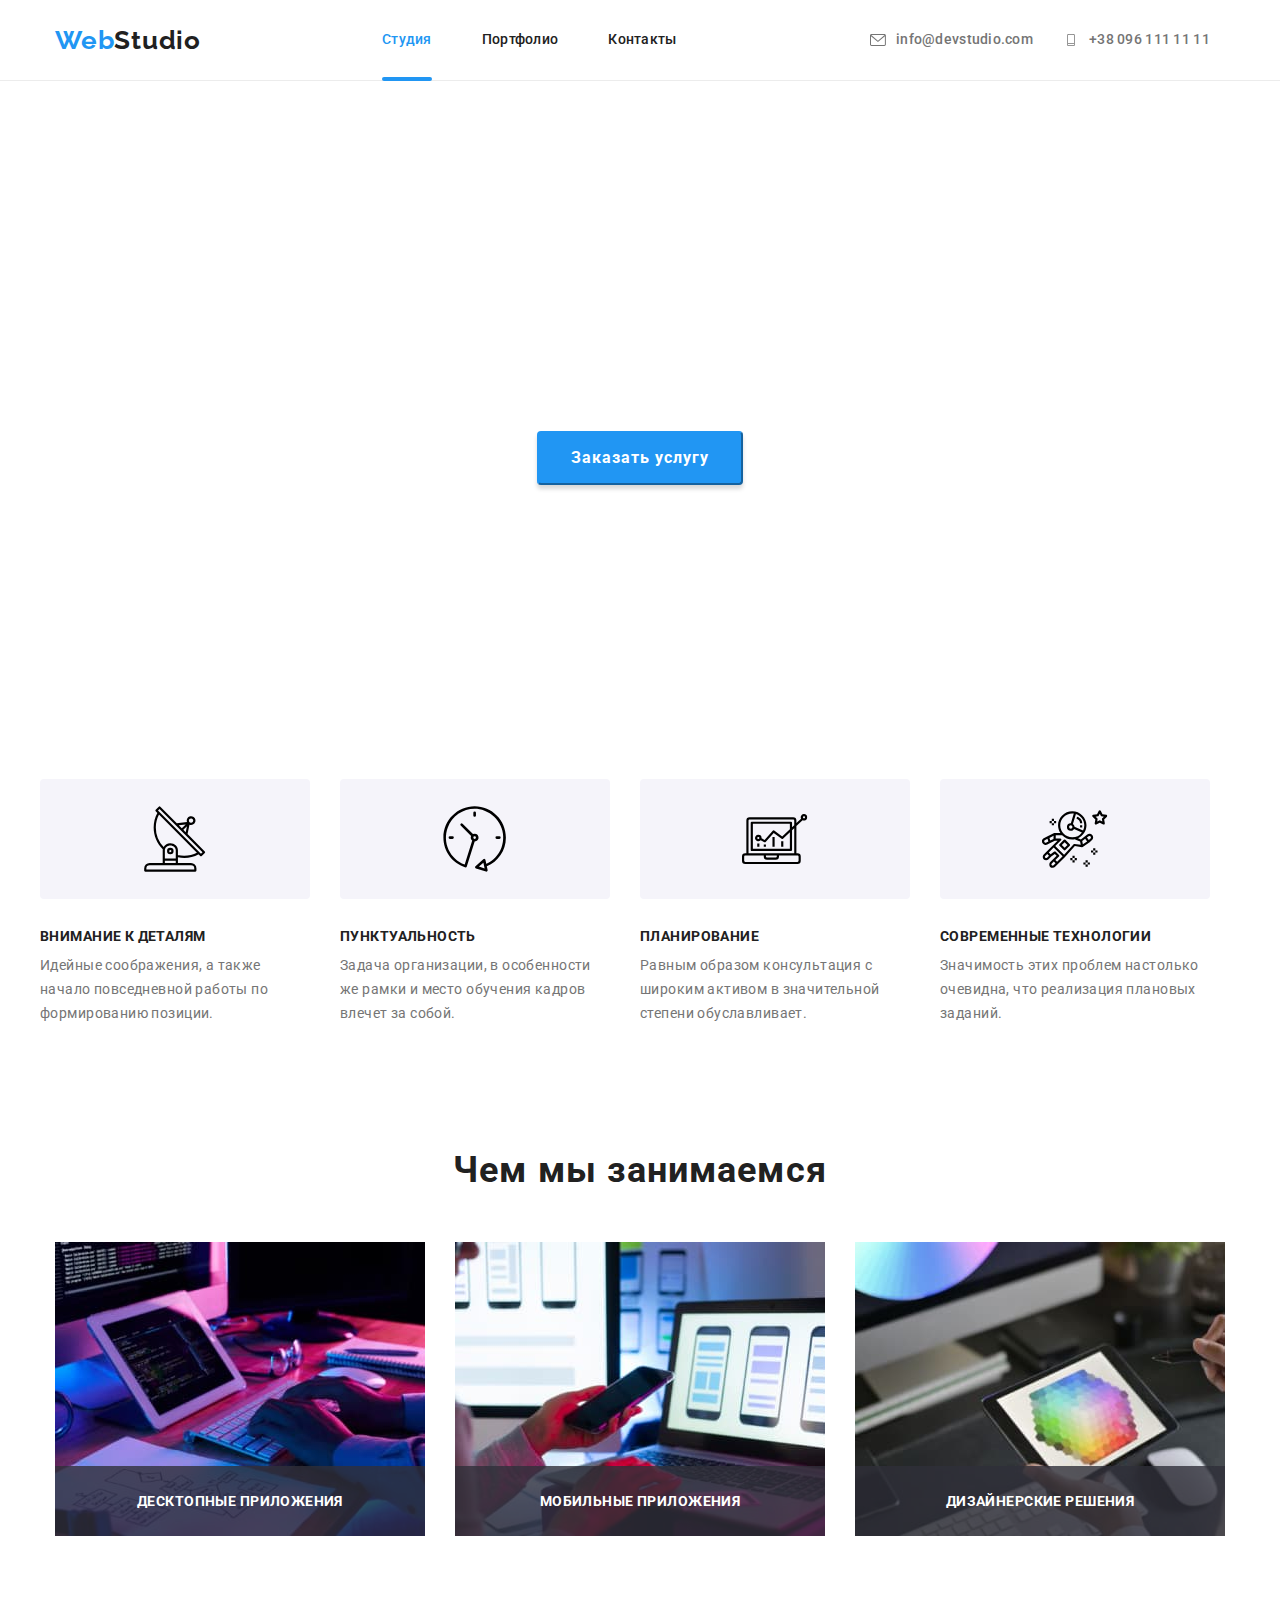
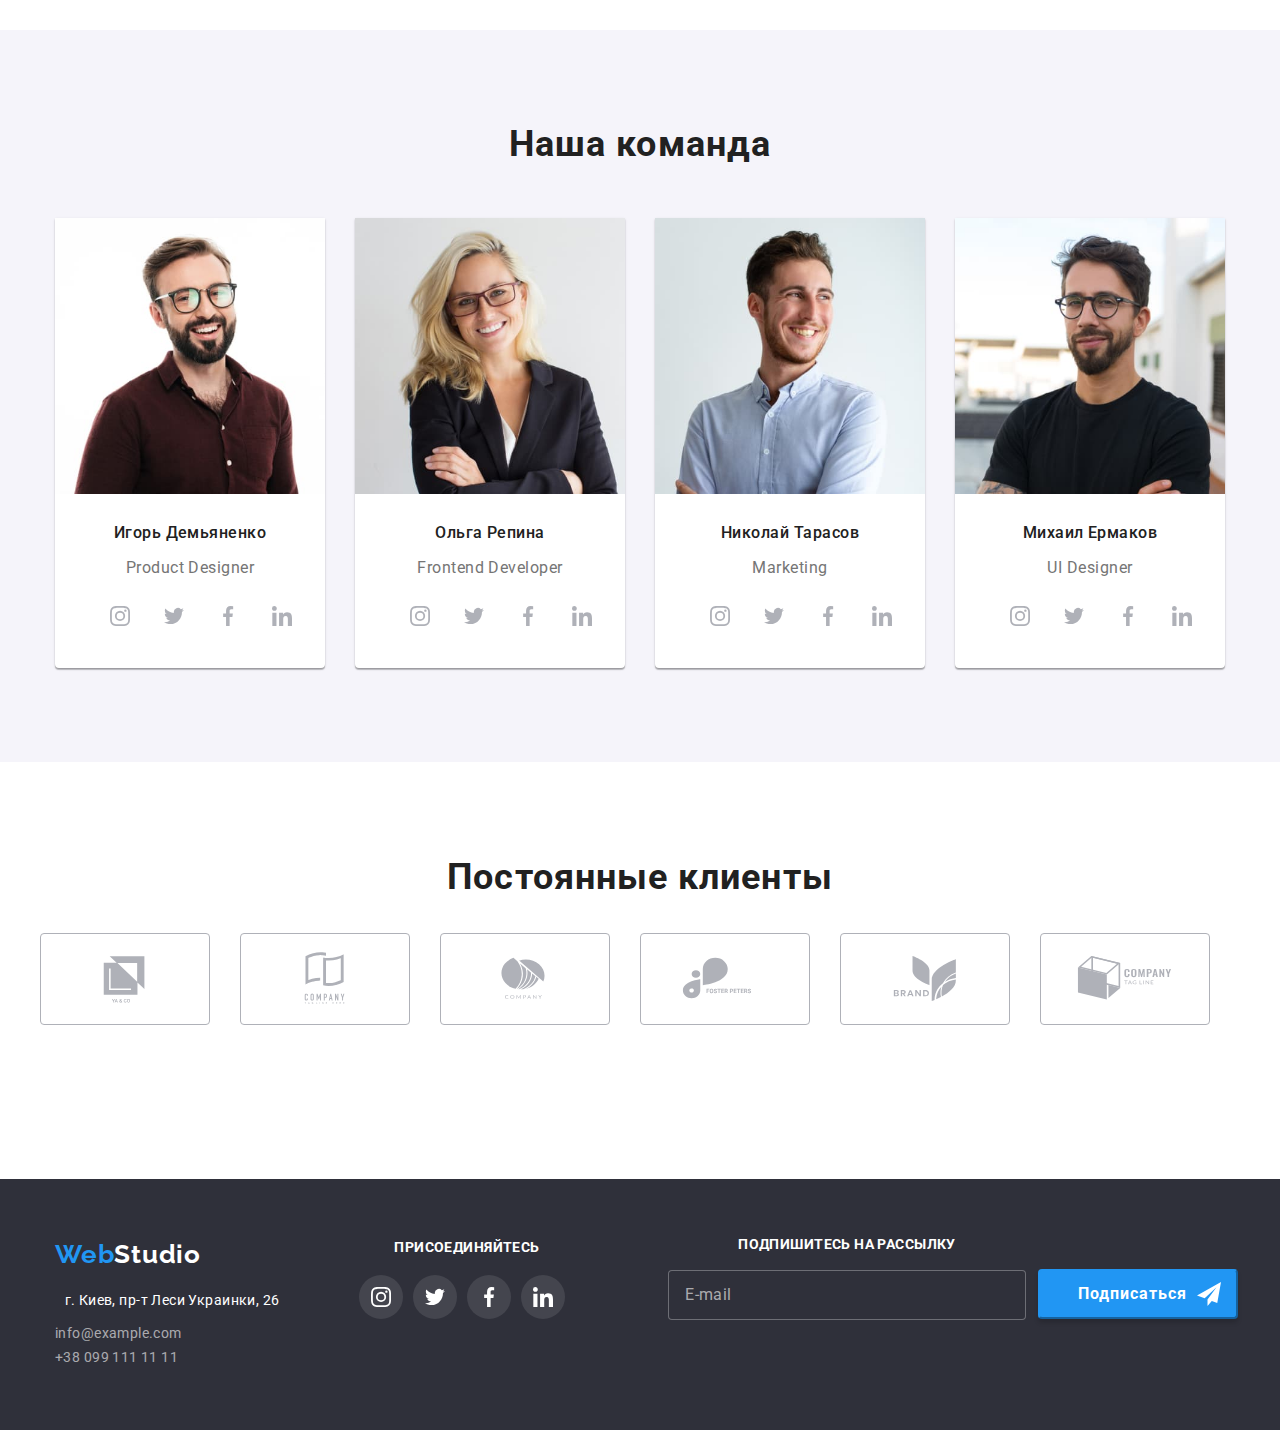
==== commit 0c882843: "img" ====
--- a/index.html
+++ b/index.html
@@ -281,7 +281,7 @@
                 <img src="./images/img3.jpg" alt="Produc Designer" class="team__photo">
             </picture> -->
             <img 
-            srcset="/mobile/img4.jpg 1x,  /mobile/4team740.jpg 2x, /tablet/img4.jpg 1x, /tablet/4team740.jpg 2x, /images/img3.jpg 1x, /images/4team740.jpg 2x"
+            srcset="./mobile/img4.jpg 1x, ./mobile/4team740.jpg 2x, ./tablet/img4.jpg 1x, ./tablet/4team740.jpg 2x, ./images/img3.jpg 1x, ./images/4team740.jpg 2x"
             src="./images/img3.jpg" alt="Produc Designer" class="team__photo">
             <div class="text">
                 <h3 class="team__title">Игорь Демьяненко</h3>
--- a/css/main.min.css
+++ b/css/main.min.css
@@ -1 +1 @@
-:root{--primary-text-color:#757575;--secondary-text-color:#F5F4FA;--title-color: #212121;--accent-color:#2196F3;--white-color: #FFFFFF;--background-buttom-color: #F5F4FA;--background-footer: #2F303A;--socia-linls:#AFB1B8;--timefunction:cubic-bezier(0.4, 0, 0.2, 1)}h1,h2,h3,h4,h5,h6{margin-top:0}p{margin-top:0}body{color:var(--primary-text-color);font-family:Roboto,sans-serif;background-color:var(--white-color);margin:0}body.modal-open{overflow:hidden}.list{list-style:none}ul{list-style:none;margin:0;padding:0}.container{padding-left:15px;padding-right:15px;margin-right:auto;margin-left:auto}@media screen and (min-width: 480px){.container{width:480px}}@media screen and (min-width: 768px){.container{width:768px}}@media screen and (min-width: 1200px){.container{width:1200px}}img{display:block;max-width:100%;height:auto}.header{border-bottom:1px solid #ececec}.header__page{display:flex}@media screen and (max-width: 767px){.header__page{padding-top:16px;justify-content:space-between;position:relative}}@media screen and (min-width: 768px){.header__page{padding-top:32px;padding-bottom:32px;align-items:center}}@media screen and (min-width: 1200px){.header__page{padding-top:0;padding-bottom:0}}.navigation__logo{font-family:Raleway;font-weight:700;font-size:26px;line-height:1.19;letter-spacing:.03em;text-decoration:none;top:100%;display:flex;justify-content:center}@media screen and (min-width: 768px){.navigation__logo{margin-right:88px}}.navigation__logo--accent{color:var(--accent-color)}.navigation__title{color:var(--title-color)}.mobile-button{display:inline-flex;margin:0;padding:0;border:none;background-color:transparent;width:40px;height:40px;z-index:333333;margin-left:221px}@media screen and (min-width: 480px){.mobile-button{display:none}}.mobile-button .mobile-button__cross{display:none}.mobile-button.is-open .mobile-button__cross{display:block}.mobile-button.is-open .mobile-button__menu{display:none;z-index:1}.mobile-button .mobile-button__sign:focus,.mobile-button .mobile-button__sign:hover{fill:var(--accent-color)}.mobile-button .mobile-button__menu:focus,.mobile-button .mobile-button__menu:hover{fill:var(--accent-color)}@media screen and (max-width: 767px){.menu-container{display:none;position:absolute;left:0;width:100vw;height:100vh;background:#fff;box-shadow:0px 4px 8px rgba(0,0,0,.04),0px 2px 4px rgba(0,0,0,.08),0px 1px 3px rgba(0,0,0,.16)}}.menu-container.is-open{display:block;padding:48px 40px;z-index:5}@media screen and (min-width: 768px){.menu-container.is-open{display:flex;flex-grow:1;justify-content:space-between}}.navigation__elements{font-weight:500;font-size:40px;line-height:1.14;letter-spacing:.02em;padding:0;margin-bottom:0}@media screen and (min-width: 768px){.navigation__elements{display:flex;font-size:14px;margin-top:0}}@media screen and (min-width: 1200px){.navigation__elements{display:flex;margin-left:93px;font-size:14px;margin-top:0}}.navigation__link{color:var(--title-color);text-decoration:none;transition:color 250ms var(--timefunction)}@media screen and (min-width: 768px){.navigation__link{position:relative;display:block;margin-right:50px}}@media screen and (min-width: 1200px){.navigation__link{position:relative;display:block;padding-top:32px;padding-bottom:32px;margin-right:30px}}@media screen and (min-width: 1200px){.navigation__list:not(:last-child){margin-right:50px}}.navigation__link:last-child{margin-bottom:0}@media screen and (min-width: 1200px){.navigation__link:last-child{margin-right:0}}.navigation__link:hover,.navigation__link:focus{color:var(--accent-color)}.navigation__link--current{color:var(--accent-color)}@media screen and (min-width: 768px){.navigation__link--active::after{content:"";position:absolute;left:0;bottom:-1px;display:block;width:100%;height:4px;background-color:var(--accent-color);border-radius:2px}}@media screen and (min-width: 1200px){.navigation__link--active::after{content:"";position:absolute;left:0;bottom:-1px;display:block;width:100%;height:4px;background-color:var(--accent-color);border-radius:2px}}@media screen and (max-width: 767px){.navigation__list{margin-bottom:32px;display:block}}.navigation__list:last-child{margin-bottom:0px}.mobile-social__links{font-family:Roboto;font-style:normal;font-weight:500;font-size:18px;line-height:22px;letter-spacing:.02em;color:#2196f3;text-decoration:none}.mobile-social{display:flex;align-items:center}@media screen and (min-width: 768px){.mobile-social{display:none}}@media screen and (min-width: 1200px){.mobile-social{display:none}}.mobile-social__elements+.mobile-social__elements::before{content:"";width:22px;height:0px;left:135px;top:726px;border:1px solid rgba(33,33,33,.2);transform:rotate(90deg);margin-left:10px;margin-right:10px}.mobile-social__elements::before:last-child{margin-left:0}.wrap{margin-top:100px}@media screen and (min-width: 768px){.wrap{margin-top:0}}@media screen and (min-width: 1200px){.wrap{margin:0;padding:0;position:absolute;top:0;left:50%;margin-left:230px}}@media screen and (max-width: 767pxpx){.contact{margin:0;display:flex;margin-left:auto;padding:0}}@media screen and (min-width: 768px)and (max-width: 1199px){.contact{position:absolute;top:0;left:75%;margin-top:21px}}@media screen and (min-width: 1200px){.contact{margin-left:auto;display:flex;padding-top:32px;padding-bottom:32px}}@media screen and (min-width: 1200px){.contact__list:not(:last-child){margin-right:30px}}.contact__icon{width:16px;margin-right:10px;fill:var(--primary-text-color)}@media screen and (max-width: 767px){.contact__icon{display:none}}.contact__link:hover .contact__icon,.contact__link:focus .contact__icon{fill:var(--accent-color)}@media screen and (max-width: 767px){.contact__link:hover .contact__icon,.contact__link:focus .contact__icon{display:none}}.contact__link{padding-top:32px;padding-bottom:32px;display:flex;align-items:center;color:var(--primary-text-color);font-weight:500;font-size:14px;line-height:1.14;letter-spacing:.02em;text-decoration:none;transition:color 250ms var(--timefunction)}@media screen and (min-width: 768px){.contact__link{padding-top:0;padding-bottom:0}}@media screen and (max-width: 767px){.contact__link--number{font-size:34px;line-height:40px;color:var(--accent-color)}}@media screen and (max-width: 767px){.contact__link--email{font-size:24px;line-height:28px}}.contact__link:hover,.contact__link:focus{color:var(--accent-color)}@media screen and (min-width: 768px){.contact__list{margin-bottom:10px}}.hero-section__title{color:var(--white-color);font-weight:900;font-size:44px;line-height:1.36;text-align:center;text-transform:uppercase;margin-top:0;margin-bottom:30px}.hero-section__button{color:var(--white-color);background-color:var(--accent-color);border-color:var(--accent-color);font-weight:700;font-size:16px;line-height:1.87;box-shadow:0px 4px 4px rgba(0,0,0,.15);border-radius:4px;padding:10px 32px;display:block;text-align:center;margin-left:auto;margin-right:auto;transition:background-color 250ms var(--timefunction),color 250ms var(--timefunction)}.hero-section__title{font-family:Roboto;font-style:normal;font-weight:900;font-size:26px;line-height:42px;text-align:center;letter-spacing:.06em;text-transform:uppercase;color:#fff;margin-bottom:30px}@media screen and (min-width: 1200px){.hero-section__title{color:var(--white-color);font-size:44px;line-height:1.36;margin-top:0;margin-bottom:30px}}.hero-section__button{color:var(--white-color);background-color:var(--accent-color);border-color:var(--accent-color);font-family:Roboto;font-style:normal;font-weight:bold;letter-spacing:.06em;font-size:16px;line-height:30px;box-shadow:0px 4px 4px rgba(0,0,0,.15);border-radius:4px;padding:10px 32px;text-align:center;margin-left:auto;margin-right:auto;display:block;text-align:center}@media screen and (min-width: 1200px){.hero-section__button{line-height:1.87;transition:background-color 250ms var(--timefunction),color 250ms var(--timefunction)}}@media screen and (min-width: 320px)and (max-width: 639px){.hero-section{background-color:#2f303a;background-repeat:no-repeat;background-position:center;background-image:url("/mobile/Header_img[1].jpg");background-size:cover}}@media screen and (min-width: 320px)and (max-width: 639px)and (min-device-pixel-ratio: 2),screen and (min-width: 320px)and (max-width: 639px)and (-webkit-min-device-pixel-ratio: 2),screen and (min-width: 320px)and (max-width: 639px)and (min-resolution: 192dpi),screen and (min-width: 320px)and (max-width: 639px)and (min-resolution: 2dppx){.hero-section{background-image:url("/mobile/Header_img@2x[1].jpg");background-size:cover}}@media screen and (min-width: 640px)and (max-width: 1024px){.hero-section{background-image:url("/tablet/Header_img[1].jpg");background-size:cover}}@media screen and (min-width: 640px)and (max-width: 1024px)and (min-device-pixel-ratio: 2),screen and (min-width: 640px)and (max-width: 1024px)and (-webkit-min-device-pixel-ratio: 2),screen and (min-width: 640px)and (max-width: 1024px)and (min-resolution: 192dpi),screen and (min-width: 640px)and (max-width: 1024px)and (min-resolution: 2dppx){.hero-section{background-image:url(/tablet/Header_img@2x[1].jpg);background-size:cover}}@media screen and (min-width: 1024px){.hero-section{padding:200px 0;background-image:url(/images/Img16.jpg);background-size:cover;background-position:center}}@media screen and (min-width: 1024px)and (min-device-pixel-ratio: 2),screen and (min-width: 1024px)and (-webkit-min-device-pixel-ratio: 2),screen and (min-width: 1024px)and (min-resolution: 192dpi),screen and (min-width: 1024px)and (min-resolution: 2dppx){.hero-section{background-image:url(/images/Img@2x[3].jpg);background-size:cover}}@media screen and (max-width: 480px){.hero-section__wrap{padding-top:118px;padding-bottom:118px}}@media screen and (min-width: 481px)and (max-width: 1024px){.hero-section__wrap{padding-top:118px;padding-bottom:118px}}.backdrop{position:fixed;top:0;left:0;width:100%;height:100%;background-color:rgba(0,0,0,.2);z-index:3333333;overflow-y:scroll}@media screen and (max-width: 767px){.backdrop{padding:94px 15px}}.backdrop--is-hidden{opacity:0;pointer-events:none}.backdrop--is-hidden .modal{transform:translate(-50%, 50%) scale(0.9)}.modal{position:absolute;bottom:50%;left:50%;transform:translate(-50%, 50%) scale(1);transition:transform 250ms var(--timefunction);width:450px;height:609px;background:#fff;box-shadow:0px 1px 3px rgba(0,0,0,.12),0px 1px 1px rgba(0,0,0,.14),0px 2px 1px rgba(0,0,0,.2);border-radius:4px;padding:40px}@media screen and (min-width: 1200px){.modal{width:528px;height:581px}}.modal__name{font-family:Roboto;font-weight:bold;font-size:20px;line-height:.8;text-align:center;letter-spacing:.03em;color:var(--title-color);margin-top:0;margin-bottom:30px;padding:0}.modal__label{position:relative;display:flex;flex-direction:column}.modal__title{position:absolute;top:50%;left:0;transform:translateY(-50px);font-family:Roboto;font-size:12px;line-height:.8;letter-spacing:.01em;color:var(--primary-text-color)}.modal__icon{position:absolute;top:50%;left:15px;transform:translateY(-20px)}.modal__comment{position:absolute;top:50%;left:0;transform:translateY(-75px);font-family:Roboto;font-size:12px;line-height:.8;letter-spacing:.01em;color:var(--primary-text-color)}.modal__input{width:370px;height:40px;border:1px solid rgba(33,33,33,.2);box-sizing:border-box;border-radius:4px;margin-bottom:28px;padding-left:42px}@media screen and (min-width: 1200px){.modal__input{width:448px}}.modal__input:hover,.modal__input:focus{outline:1px;border-color:var(--accent-color);outline-color:var(--accent-color)}.modal__input:focus+.modal__icon,.modal__input:hover+.modal__icon{fill:var(--accent-color)}.checkbox{display:flex;position:relative}.checkbox__label{display:inline-block}.checkbox__input{-webkit-appearance:none;-moz-appearance:none;appearance:none}.checkbox__policy{font-family:Roboto;font-size:14px;line-height:24px;letter-spacing:.03em;color:var(--primary-text-color);display:inline-block;margin-top:20px;margin-left:36.38px}.checkbox__policy--accent{color:var(--accent-color);text-decoration:underline}.checkbox__icon{position:absolute;top:50%;left:0;width:16px;height:15px;border:2px solid #212121;border-radius:1px;display:flex;align-items:center;margin-left:12px}.checkbox__input:checked~.checkbox__icon{background-color:var(--accent-color);border:var(--accent-color);background-image:url(../images/iconcheck.svg);background-repeat:no-repeat;background-size:contain;background-origin:content-box}.modal__text{width:370px;height:120px;border:1px solid rgba(33,33,33,.2);box-sizing:border-box;border-radius:4px;resize:none}@media screen and (min-width: 1200px){.modal__text{width:448px}}.modal__text:focus,.modal__text:hover{outline:1px;border-color:var(--accent-color);outline-color:var(--accent-color)}.modal__text::-moz-placeholder{position:absolute;top:12px;left:16px;font-family:Roboto;font-size:14px;line-height:.8;letter-spacing:.01em;color:rgba(117,117,117,.5)}.modal__text:-ms-input-placeholder{position:absolute;top:12px;left:16px;font-family:Roboto;font-size:14px;line-height:.8;letter-spacing:.01em;color:rgba(117,117,117,.5)}.modal__text::placeholder{position:absolute;top:12px;left:16px;font-family:Roboto;font-size:14px;line-height:.8;letter-spacing:.01em;color:rgba(117,117,117,.5)}.button{display:flex;align-items:center;justify-content:center;margin-top:30px}.button__send{font-family:Roboto;font-weight:bold;font-size:16px;line-height:.5;letter-spacing:.06em;color:var(--white-color)}.button__submit{width:200px;height:50px;background-color:#188ce8;box-shadow:0px 4px 4px rgba(0,0,0,.15);border-radius:4px;padding:10px 55px;border-color:#188ce8}.button__submit:hover,.button__submit:focus{cursor:pointer;box-shadow:0px 4px 4px rgba(0,0,0,.15)}.modal__button{border:none;background-color:#fff;margin:0;padding:0}.modal__button--closing{position:absolute;top:0;right:0;width:30px;height:30px;background-color:var(--white-color);border:1px solid rgba(0,0,0,.1);box-sizing:border-box;border-radius:50%;padding:7px;margin-top:8px;margin-right:8px;transition:transform 250ms var(--timefunction)}.modal__button--closing:focus,.modal__button--closing:hover{cursor:pointer;outline:1px;fill:var(--accent-color)}@media screen and (min-width: 1200px){.section{background-color:#fff;list-style:none;list-style-type:none;padding-top:94px;padding-bottom:94px}}.section__elements{padding-left:15px;padding-right:15px;margin-left:auto;margin-right:auto}@media screen and (min-width: 768px){.section__elements{display:flex;margin:-15px;flex-wrap:wrap;margin-top:60px}}@media screen and (min-width: 1200px){.section__elements{margin-bottom:0;margin-top:0;padding:0;display:flex}}@media screen and (max-width: 767px){.section__icon{height:120px;background:#f5f4fa;border-radius:4px;padding:25px 192.34px;margin-left:auto;margin-right:auto;margin-bottom:30px}}@media screen and (min-width: 768px){.section__icon{width:354px;height:120px;padding:25px 144.34px;background:#f5f4fa;border-radius:4px;margin-bottom:30px;display:flex;align-items:center}}@media screen and (min-width: 1200px){.section__icon{width:270px;height:120px;background:#f5f4fa;border-radius:4px;margin-bottom:30px;display:flex;align-items:center;padding:25px 102.34px}}.section__title{color:var(--title-color);font-family:Roboto;font-weight:bold;font-size:14px;line-height:16px;text-align:center;letter-spacing:.03em;text-transform:uppercase;margin-bottom:10px}@media screen and (min-width: 768px){.section__title{text-align:left}}@media screen and (min-width: 1200px){.section__title{color:var(--title-color);font-weight:700;font-size:14px;line-height:1.14;letter-spacing:.03em;text-transform:uppercase;margin-top:0;margin-bottom:10px}}.section__text{font-family:Roboto;font-size:14px;line-height:24px;letter-spacing:.03em;color:#757575}@media screen and (min-width: 1200px){.section__text{font-weight:400;font-size:14px;line-height:1.71;letter-spacing:.03em;max-width:270px}}@media screen and (min-width: 1200px){.section__text:not(:last-child){margin-left:30px}}@media screen and (min-width: 1200px){.section__text:nth-child(-n+4){margin-bottom:30px}}@media screen and (min-width: 768px)and (max-width: 1023px){.section__list{width:calc((100% - 60px) / 2);margin:15px}}@media screen and (min-width: 1200px){.section__list{list-style-type:none;margin-top:0;margin-bottom:0}}@media screen and (min-width: 1200px){.section__list:nth-child(-n+4){margin-right:30px}}@media screen and (min-width: 1200px){.section__list:last-child{margin-right:0}}@media screen and (min-width: 320px)and (max-width: 1023px){.section-about{display:none}}@media screen and (min-width: 1200px){.section-about{background-color:#fff;text-decoration:none;padding-bottom:94px}}@media screen and (min-width: 1200px){.section-about__title{color:var(--title-color);font-weight:700;font-size:36px;line-height:1.16;text-align:center;letter-spacing:.03em;margin-top:0;margin-bottom:50px}}@media screen and (min-width: 1200px){.section-about__elements{margin-bottom:0;margin-top:0;display:flex;padding:0}}@media screen and (min-width: 1200px){.section-about__item{display:block;margin-right:30px}}@media screen and (min-width: 1200px){.section-about__item:last-child{margin-right:0}}@media screen and (min-width: 1200px){.section-about__text{position:absolute;bottom:0;left:0;font-family:Roboto;font-style:normal;font-weight:bold;font-size:14px;line-height:16px;text-align:center;letter-spacing:.03em;text-transform:uppercase;color:var(--white-color);margin:0;padding:0;width:370px;height:70px;background:rgba(47,48,58,.8);display:flex;justify-content:center;align-items:center}}@media screen and (min-width: 1200px){.section-about__img{display:block}}@media screen and (min-width: 1200px){.imgtext{position:relative}}.team{background-color:#f5f4fa;margin-left:auto;margin-right:auto;padding-bottom:94px;padding-top:94px}.team__name{color:var(--title-color);font-weight:700;font-size:36px;line-height:1.16;text-align:center;letter-spacing:.03em;margin-top:0;margin-bottom:52px}.team__elements{margin-top:0;margin-bottom:0;justify-content:center;padding:0}@media screen and (min-width: 768px)and (max-width: 1199px){.team__elements{margin:-15px;display:flex;flex-wrap:wrap}}@media screen and (min-width: 1200px){.team__elements{display:flex}}.team__list{list-style-type:none;border-radius:0px;margin-top:0;background-color:var(--white-color);box-shadow:0px 1px 3px rgba(0,0,0,.12),0px 1px 1px rgba(0,0,0,.14),0px 2px 1px rgba(0,0,0,.2);border-radius:0px 0px 4px 4px;margin-bottom:30px}@media screen and (min-width: 768px)and (max-width: 1023px){.team__list{width:calc((100% - 60px) / 2);margin:15px}}@media screen and (min-width: 1200px){.team__list{margin-right:30px;margin-bottom:0px}}@media screen and (min-width: 1200px){.team__list:last-child{margin-right:0}}.team__title{color:var(--title-color);font-weight:500;font-size:16px;line-height:1.18;text-align:center;letter-spacing:.03em;margin-top:0}.team__text{font-size:16px;line-height:1.18;text-align:center;letter-spacing:.03em;margin-top:0;margin-bottom:10px}.text{padding-top:30px;margin-bottom:16px}.social{display:flex;justify-content:center}@media screen and (min-width: 1200px){.social{display:flex;align-items:center;padding-bottom:30px;padding-left:32px}}.social__links{height:44px;width:44px;fill:var(--socia-linls);margin:0;padding:12px;border-radius:50%;background-color:var(--white-color);display:flex;align-items:center;justify-content:center;margin-bottom:24px;transition:background-color 250ms var(--timefunction)}@media screen and (min-width: 1200px){.social__links{height:44px;width:44px;fill:var(--socia-linls);margin:0;padding:12px;border-radius:50%;background-color:var(--white-color);display:flex;align-items:center;justify-content:center;transition:background-color 250ms var(--timefunction)}}.social__links:hover,.social__links:focus{background-color:var(--accent-color)}.social__links:hover .social__icon,.social__links:focus .social__icon{fill:var(--white-color)}.social__list:nth-child(-n+4){margin-right:10px}.social__links:last-child{margin-right:0}@media screen and (min-width: 1200px){.client{padding-top:94px;padding-bottom:94px;margin:0;background-color:var(--white-color);transition:background-color 250ms var(--timefunction)}}.client__list{margin:-15px;display:flex;flex-wrap:wrap;margin-bottom:60px}@media screen and (min-width: 1200px){.client__list{padding:0;display:flex;justify-content:center}}.client__name{font-family:Roboto;font-style:normal;font-weight:bold;font-size:28px;line-height:33px;text-align:center;letter-spacing:.03em;color:var(--title-color)}@media screen and (min-width: 1200px){.client__name{font-size:36px;line-height:42px;margin-top:0;margin-bottom:50px;padding:0}}@media screen and (max-width: 767px){.clients__item{width:calc((100% - 60px) / 2);margin:15px;height:92px}}@media screen and (min-width: 768px)and (max-width: 1023px){.clients__item{width:calc((100% - 90px) / 3);margin:15px;height:92px}}@media screen and (min-width: 1200px){.clients__item{margin:0;padding:0}}@media screen and (min-width: 1200px){.clients__item:last-child{margin-right:0}}@media screen and (min-width: 1200px){.clients__item:nth-child(-n+6){margin-right:30px}}.clients__item:nth-child(-n+6) .client__icon{fill:var(--socia-linls)}.clients__item:nth-child(-n+6) .client__link{border:1px solid #afb1b8;border-radius:4px;display:flex;align-items:center;justify-content:center}@media screen and (max-width: 767px){.clients__item:nth-child(-n+6) .client__link{width:100%;height:100%}}@media screen and (min-width: 768px)and (max-width: 1023px){.clients__item:nth-child(-n+6) .client__link{height:92px}}@media screen and (min-width: 1200px){.clients__item:nth-child(-n+6) .client__link{width:170px;height:92px;border:1px solid var(--socia-linls)}}.clients__item:nth-child(-n+6) .client__link:hover,.clients__item:nth-child(-n+6) .client__link:focus{background-color:var(--white-color);border:1px solid var(--accent-color)}.clients__item:nth-child(-n+6) .client__link:hover .client__icon,.clients__item:nth-child(-n+6) .client__link:focus .client__icon{fill:var(--accent-color)}.footer{background-color:var(--background-footer);margin-top:0;margin-bottom:0;padding-left:15px;padding-right:15px;padding-bottom:60px;padding-top:60px}@media screen and (min-width: 1200px){.footer{background-color:var(--background-footer);margin-top:0;margin-bottom:0;display:flex;padding-bottom:60px;padding-top:60px}}@media screen and (min-width: 1200px){.footer__section{margin-right:70px;flex-shrink:0}}.navigation__logo--footer{text-align:center;margin-top:0;margin-bottom:20px}@media screen and (min-width: 1200px){.navigation__logo--footer{display:inline-block;text-align:center;margin-top:0;margin-bottom:20px}}.navigation__title--white{color:var(--white-color)}.address{color:var(--white-color);font-style:normal;font-size:14px;line-height:1.71;letter-spacing:.03em;margin-bottom:9px;margin-top:0;text-align:center}@media screen and (min-width: 1200px){.address{color:var(--white-color);font-style:normal;font-size:14px;line-height:1.71;letter-spacing:.03em;margin-bottom:9px;margin-top:0}}.address__footer{color:rgba(255,255,255,.6);font-size:14px;line-height:1.71;letter-spacing:.03em;text-decoration:none;margin-top:0;margin-bottom:0}@media screen and (min-width: 1200px){.address__footer{color:rgba(255,255,255,.6);font-size:14px;line-height:1.71;letter-spacing:.03em;text-decoration:none;margin-top:0;margin-bottom:0;text-align:center}}@media screen and (max-width: 1200px){.footer-address{text-align:center;margin-bottom:60px}}@media screen and (min-width: 768px)and (max-width: 1023px){.tablet--flex{display:flex;justify-content:space-between}}@media screen and (min-width: 1200px){.tablet--flex{display:flex;justify-content:space-between}}.footer-section__name{font-family:Roboto;font-style:normal;font-weight:bold;font-size:14px;line-height:16px;letter-spacing:.03em;text-transform:uppercase;color:var(--white-color);margin-top:0;text-align:center}@media screen and (min-width: 1200px){.footer-section__name{font-family:Roboto;font-style:normal;font-weight:bold;font-size:14px;line-height:16px;letter-spacing:.03em;text-transform:uppercase;color:var(--white-color);margin-bottom:20px;margin-top:0}}@media screen and (min-width: 1200px){.footer--flex{display:flex;justify-content:space-between}}.social--box{padding:0;margin-bottom:60px}@media screen and (min-width: 1200px){.social--box{padding:0;margin:0}}.social__list--colo:hover,.social__list--color:focus{background-color:var(--accent-color)}.social-links:hover .social__icon--white,.social-links:focus .social__icon--white{fill:var(--white-color)}.social__links--dark{height:44px;width:44px;fill:var(--white-color);margin:0;padding:12px;border-radius:50%;background-color:rgba(255,255,255,.1)}@media screen and (min-width: 1200px){.subscribe-section{margin-left:93px;width:570px;height:86px;align-items:baseline}}.subscribe-section__label{font-family:Roboto;font-weight:bold;font-size:14px;line-height:.8;letter-spacing:.03em;text-transform:uppercase;color:var(--white-color);padding:0;text-align:center;margin-bottom:30px}@media screen and (max-width: 767px){.subscribe-section__label{padding-left:100px;text-align:center}}@media screen and (min-width: 768px)and (max-width: 1023px){.subscribe-section__label{margin-bottom:20px;display:flex;flex-direction:column}}@media screen and (min-width: 1200px){.subscribe-section__label{margin-right:12px}}.subscribe-section__button{font-family:Roboto;font-weight:bold;font-size:16px;line-height:.3;text-align:center;letter-spacing:.06em;color:var(--white-color);width:200px;height:50px;background-color:var(--accent-color);box-shadow:0px 4px 4px rgba(0,0,0,.15);border-color:var(--accent-color);border-radius:4px;display:flex;align-items:center;justify-content:center;padding-top:10px;padding-bottom:10px;padding-left:29px;margin:auto}.subscribe-section__icon{margin-left:10px}@media screen and (min-width: 1200px){.subscribe{display:flex;justify-content:center;align-items:center}}.subscribe-section__input{border:1px solid rgba(255,255,255,.3);box-sizing:border-box;border-radius:4px;background-color:var(--background-footer);color:var(--white-color);padding:15px 16px}@media screen and (max-width: 767px){.subscribe-section__input{display:flex;justify-content:center;align-items:center;width:100%;height:50px;margin-top:20px;margin-bottom:20px}}@media screen and (min-width: 768px)and (max-width: 1023px){.subscribe-section__input{width:450px;height:50px;margin-top:20px;margin-left:150px}}@media screen and (min-width: 1200px){.subscribe-section__input{display:block;margin-top:20px;padding:15px 16px;width:358px;height:50px}}.subscribe-section__input::-moz-placeholder{font-family:Roboto;font-size:16px;line-height:.8;letter-spacing:.03em;color:rgba(255,255,255,.6)}.subscribe-section__input:-ms-input-placeholder{font-family:Roboto;font-size:16px;line-height:.8;letter-spacing:.03em;color:rgba(255,255,255,.6)}.subscribe-section__input::placeholder{font-family:Roboto;font-size:16px;line-height:.8;letter-spacing:.03em;color:rgba(255,255,255,.6)}.portfolio-section{padding-top:100px;padding-bottom:94px}@media screen and (min-width: 768px){.portfolio-section{padding-bottom:0;margin-bottom:60px}}.portfolio-section__elements{display:flex;flex-wrap:wrap;margin-right:-8px;margin-bottom:-15px}@media screen and (min-width: 1200px){.portfolio-section__elements{margin-top:0;margin-bottom:56px;padding:0;display:flex;justify-content:center;background-color:var(--white-color);list-style-type:none;border-radius:4px}}.portfolio-section__list:hover .portfolio-section__button,.portfolio-section__list:focus .portfolio-section__button{color:var(--white-color);background-color:var(--accent-color);box-shadow:0px 3px 1px rgba(0,0,0,.1),0px 1px 2px rgba(0,0,0,.08),0px 2px 2px rgba(0,0,0,.12)}.portfolio-section__button{color:var(--title-color);background-color:var(--background-buttom-color);font-family:Roboto;font-weight:500;font-size:16px;line-height:1.62;text-align:center;letter-spacing:.03em;border:1px solid #ececec;cursor:pointer;border-radius:4px;padding:6px 22px}.portfolio-section__list{list-style-type:none}.portfolio-section__list:nth-child(-n+5){margin-right:8px;margin-bottom:15px}@media screen and (min-width: 768px){.portfolio-section__list:nth-child(-n+5){margin-bottom:30px}}@media screen and (min-width: 1200px){.portfolio-section__list:nth-child(-n+5){margin-right:8px}}.portfolio-section__list:last-child{margin-right:0}.name{margin-top:0;margin-bottom:0}.gallery{background-color:#fff;color:var(--title-color);margin-top:0;margin-bottom:0;padding:0;display:flex;flex-wrap:wrap}@media screen and (max-width: 767px){.gallery{margin-top:40px}}@media screen and (min-width: 768px){.gallery{margin:-15px}}.gallery__list{border:1px solid #eee;box-sizing:border-box;transition:box-shadow 250ms var(--timefunction)}@media screen and (min-width: 768px)and (max-width: 1023px){.gallery__list{width:calc((100% - 60px) / 2);margin:15px}}@media screen and (min-width: 1200px){.gallery__list{margin-bottom:30px}}.gallery__list:hover,.gallery__list:focus{box-shadow:0px 1px 1px rgba(0,0,0,.12),0px 4px 4px rgba(0,0,0,.06),1px 4px 6px rgba(0,0,0,.16)}.gallery__list:hover::before{opacity:1}.gallery__img{display:block}.gallery__title{font-weight:700;font-size:18px;line-height:2;letter-spacing:.06em;margin-bottom:4px;margin-top:0}.gallery__text{color:var(--primary-text-color);font-size:16px;line-height:1.87;letter-spacing:.03em;margin-top:0;margin-bottom:0}.gallery__component{position:relative;overflow:hidden}.gallery__card{margin-top:0;margin-bottom:0;background-color:#fff;padding:20px 24px 20px 24px}.gallery__article{position:absolute;top:0;left:0;height:100%;display:inline-block;margin:0;padding:63px 24px;font-family:Roboto;font-size:18px;line-height:28px;letter-spacing:.03em;color:var(--white-color);background-color:rgba(33,150,243,.9);transform:translateY(100%);transition:transform 250ms var(--timefunction)}.gallery__list{margin-bottom:30px}@media screen and (min-width: 1200px){.gallery__list{width:370px;margin-top:0;margin-right:30px}}@media screen and (min-width: 1200px){.gallery__list:nth-child(3n){margin-right:0}}@media screen and (min-width: 1200px){.gallery__list:nth-last-child(-n+3){margin-bottom:0}}.gallery__list:hover .gallery__article{transform:translateY(0)}/*# sourceMappingURL=main.min.css.map */+:root{--primary-text-color:#757575;--secondary-text-color:#F5F4FA;--title-color: #212121;--accent-color:#2196F3;--white-color: #FFFFFF;--background-buttom-color: #F5F4FA;--background-footer: #2F303A;--socia-linls:#AFB1B8;--timefunction:cubic-bezier(0.4, 0, 0.2, 1)}h1,h2,h3,h4,h5,h6{margin-top:0}p{margin-top:0}body{color:var(--primary-text-color);font-family:Roboto,sans-serif;background-color:var(--white-color);margin:0}body.modal-open{overflow:hidden}.list{list-style:none}ul{list-style:none;margin:0;padding:0}.container{padding-left:15px;padding-right:15px;margin-right:auto;margin-left:auto}@media screen and (min-width: 480px){.container{width:480px}}@media screen and (min-width: 768px){.container{width:768px}}@media screen and (min-width: 1200px){.container{width:1200px}}img{display:block;max-width:100%;height:auto}.header{border-bottom:1px solid #ececec}.header__page{display:flex}@media screen and (max-width: 767px){.header__page{padding-top:16px;justify-content:space-between;position:relative}}@media screen and (min-width: 768px){.header__page{padding-top:32px;padding-bottom:32px;align-items:center}}@media screen and (min-width: 1200px){.header__page{padding-top:0;padding-bottom:0}}.navigation__logo{font-family:Raleway;font-weight:700;font-size:26px;line-height:1.19;letter-spacing:.03em;text-decoration:none;top:100%;display:flex;justify-content:center}@media screen and (min-width: 768px){.navigation__logo{margin-right:88px}}.navigation__logo--accent{color:var(--accent-color)}.navigation__title{color:var(--title-color)}.mobile-button{display:inline-flex;margin:0;padding:0;border:none;background-color:transparent;width:40px;height:40px;z-index:333333;margin-left:221px}@media screen and (min-width: 480px){.mobile-button{display:none}}.mobile-button .mobile-button__cross{display:none}.mobile-button.is-open .mobile-button__cross{display:block}.mobile-button.is-open .mobile-button__menu{display:none;z-index:1}.mobile-button .mobile-button__sign:focus,.mobile-button .mobile-button__sign:hover{fill:var(--accent-color)}.mobile-button .mobile-button__menu:focus,.mobile-button .mobile-button__menu:hover{fill:var(--accent-color)}@media screen and (max-width: 767px){.menu-container{display:none;position:absolute;left:0;width:100vw;height:100vh;background:#fff;box-shadow:0px 4px 8px rgba(0,0,0,.04),0px 2px 4px rgba(0,0,0,.08),0px 1px 3px rgba(0,0,0,.16)}}.menu-container.is-open{display:block;padding:48px 40px;z-index:5}@media screen and (min-width: 768px){.menu-container.is-open{display:flex;flex-grow:1;justify-content:space-between}}.navigation__elements{font-weight:500;font-size:40px;line-height:1.14;letter-spacing:.02em;padding:0;margin-bottom:0}@media screen and (min-width: 768px){.navigation__elements{display:flex;font-size:14px;margin-top:0}}@media screen and (min-width: 1200px){.navigation__elements{display:flex;margin-left:93px;font-size:14px;margin-top:0}}.navigation__link{color:var(--title-color);text-decoration:none;transition:color 250ms var(--timefunction)}@media screen and (min-width: 768px){.navigation__link{position:relative;display:block;margin-right:50px}}@media screen and (min-width: 1200px){.navigation__link{position:relative;display:block;padding-top:32px;padding-bottom:32px;margin-right:30px}}@media screen and (min-width: 1200px){.navigation__list:not(:last-child){margin-right:50px}}.navigation__link:last-child{margin-bottom:0}@media screen and (min-width: 1200px){.navigation__link:last-child{margin-right:0}}.navigation__link:hover,.navigation__link:focus{color:var(--accent-color)}.navigation__link--current{color:var(--accent-color)}@media screen and (min-width: 768px){.navigation__link--active::after{content:"";position:absolute;left:0;bottom:-1px;display:block;width:100%;height:4px;background-color:var(--accent-color);border-radius:2px}}@media screen and (min-width: 1200px){.navigation__link--active::after{content:"";position:absolute;left:0;bottom:-1px;display:block;width:100%;height:4px;background-color:var(--accent-color);border-radius:2px}}@media screen and (max-width: 767px){.navigation__list{margin-bottom:32px;display:block}}.navigation__list:last-child{margin-bottom:0px}.mobile-social__links{font-family:Roboto;font-style:normal;font-weight:500;font-size:18px;line-height:22px;letter-spacing:.02em;color:#2196f3;text-decoration:none}.mobile-social{display:flex;align-items:center}@media screen and (min-width: 768px){.mobile-social{display:none}}@media screen and (min-width: 1200px){.mobile-social{display:none}}.mobile-social__elements+.mobile-social__elements::before{content:"";width:22px;height:0px;left:135px;top:726px;border:1px solid rgba(33,33,33,.2);transform:rotate(90deg);margin-left:10px;margin-right:10px}.mobile-social__elements::before:last-child{margin-left:0}.wrap{margin-top:100px}@media screen and (min-width: 768px){.wrap{margin-top:0}}@media screen and (min-width: 1200px){.wrap{margin:0;padding:0;position:absolute;top:0;left:50%;margin-left:230px}}@media screen and (max-width: 767pxpx){.contact{margin:0;display:flex;margin-left:auto;padding:0}}@media screen and (min-width: 768px)and (max-width: 1199px){.contact{position:absolute;top:0;left:75%;margin-top:21px}}@media screen and (min-width: 1200px){.contact{margin-left:auto;display:flex;padding-top:32px;padding-bottom:32px}}@media screen and (min-width: 1200px){.contact__list:not(:last-child){margin-right:30px}}.contact__icon{width:16px;margin-right:10px;fill:var(--primary-text-color)}@media screen and (max-width: 767px){.contact__icon{display:none}}.contact__link:hover .contact__icon,.contact__link:focus .contact__icon{fill:var(--accent-color)}@media screen and (max-width: 767px){.contact__link:hover .contact__icon,.contact__link:focus .contact__icon{display:none}}.contact__link{padding-top:32px;padding-bottom:32px;display:flex;align-items:center;color:var(--primary-text-color);font-weight:500;font-size:14px;line-height:1.14;letter-spacing:.02em;text-decoration:none;transition:color 250ms var(--timefunction)}@media screen and (min-width: 768px){.contact__link{padding-top:0;padding-bottom:0}}@media screen and (max-width: 767px){.contact__link--number{font-size:34px;line-height:40px;color:var(--accent-color)}}@media screen and (max-width: 767px){.contact__link--email{font-size:24px;line-height:28px}}.contact__link:hover,.contact__link:focus{color:var(--accent-color)}@media screen and (min-width: 768px){.contact__list{margin-bottom:10px}}.hero-section__title{color:var(--white-color);font-weight:900;font-size:44px;line-height:1.36;text-align:center;text-transform:uppercase;margin-top:0;margin-bottom:30px}.hero-section__button{color:var(--white-color);background-color:var(--accent-color);border-color:var(--accent-color);font-weight:700;font-size:16px;line-height:1.87;box-shadow:0px 4px 4px rgba(0,0,0,.15);border-radius:4px;padding:10px 32px;display:block;text-align:center;margin-left:auto;margin-right:auto;transition:background-color 250ms var(--timefunction),color 250ms var(--timefunction)}.hero-section__title{font-family:Roboto;font-style:normal;font-weight:900;font-size:26px;line-height:42px;text-align:center;letter-spacing:.06em;text-transform:uppercase;color:#fff;margin-bottom:30px}@media screen and (min-width: 1200px){.hero-section__title{color:var(--white-color);font-size:44px;line-height:1.36;margin-top:0;margin-bottom:30px}}.hero-section__button{color:var(--white-color);background-color:var(--accent-color);border-color:var(--accent-color);font-family:Roboto;font-style:normal;font-weight:bold;letter-spacing:.06em;font-size:16px;line-height:30px;box-shadow:0px 4px 4px rgba(0,0,0,.15);border-radius:4px;padding:10px 32px;text-align:center;margin-left:auto;margin-right:auto;display:block;text-align:center}@media screen and (min-width: 1200px){.hero-section__button{line-height:1.87;transition:background-color 250ms var(--timefunction),color 250ms var(--timefunction)}}@media screen and (min-width: 320px)and (max-width: 639px){.hero-section{background-color:#2f303a;background-repeat:no-repeat;background-position:center;background-image:url("../moblile/Header_img[1].jpg");background-size:cover}}@media screen and (min-width: 320px)and (max-width: 639px)and (min-device-pixel-ratio: 2),screen and (min-width: 320px)and (max-width: 639px)and (-webkit-min-device-pixel-ratio: 2),screen and (min-width: 320px)and (max-width: 639px)and (min-resolution: 192dpi),screen and (min-width: 320px)and (max-width: 639px)and (min-resolution: 2dppx){.hero-section{background-image:url("../mobile/Header_img@2x[1].jpg");background-size:cover}}@media screen and (min-width: 640px)and (max-width: 1024px){.hero-section{background-image:url("../tablet/Header_img[1].jpg");background-size:cover}}@media screen and (min-width: 640px)and (max-width: 1024px)and (min-device-pixel-ratio: 2),screen and (min-width: 640px)and (max-width: 1024px)and (-webkit-min-device-pixel-ratio: 2),screen and (min-width: 640px)and (max-width: 1024px)and (min-resolution: 192dpi),screen and (min-width: 640px)and (max-width: 1024px)and (min-resolution: 2dppx){.hero-section{background-image:url("../tablet/Header_img@2x[1].jpg");background-size:cover}}@media screen and (min-width: 1024px){.hero-section{padding:200px 0;background-image:url("/");background-size:cover;background-position:center}}@media screen and (min-width: 1024px)and (min-device-pixel-ratio: 2),screen and (min-width: 1024px)and (-webkit-min-device-pixel-ratio: 2),screen and (min-width: 1024px)and (min-resolution: 192dpi),screen and (min-width: 1024px)and (min-resolution: 2dppx){.hero-section{background-image:url("../images/Img@2x[3].jpg");background-size:cover}}@media screen and (max-width: 480px){.hero-section__wrap{padding-top:118px;padding-bottom:118px}}@media screen and (min-width: 481px)and (max-width: 1024px){.hero-section__wrap{padding-top:118px;padding-bottom:118px}}.backdrop{position:fixed;top:0;left:0;width:100%;height:100%;background-color:rgba(0,0,0,.2);z-index:3333333;overflow-y:scroll}@media screen and (max-width: 767px){.backdrop{padding:94px 15px}}.backdrop--is-hidden{opacity:0;pointer-events:none}.backdrop--is-hidden .modal{transform:translate(-50%, 50%) scale(0.9)}.modal{position:absolute;bottom:50%;left:50%;transform:translate(-50%, 50%) scale(1);transition:transform 250ms var(--timefunction);width:450px;height:609px;background:#fff;box-shadow:0px 1px 3px rgba(0,0,0,.12),0px 1px 1px rgba(0,0,0,.14),0px 2px 1px rgba(0,0,0,.2);border-radius:4px;padding:40px}@media screen and (min-width: 1200px){.modal{width:528px;height:581px}}.modal__name{font-family:Roboto;font-weight:bold;font-size:20px;line-height:.8;text-align:center;letter-spacing:.03em;color:var(--title-color);margin-top:0;margin-bottom:30px;padding:0}.modal__label{position:relative;display:flex;flex-direction:column}.modal__title{position:absolute;top:50%;left:0;transform:translateY(-50px);font-family:Roboto;font-size:12px;line-height:.8;letter-spacing:.01em;color:var(--primary-text-color)}.modal__icon{position:absolute;top:50%;left:15px;transform:translateY(-20px)}.modal__comment{position:absolute;top:50%;left:0;transform:translateY(-75px);font-family:Roboto;font-size:12px;line-height:.8;letter-spacing:.01em;color:var(--primary-text-color)}.modal__input{width:370px;height:40px;border:1px solid rgba(33,33,33,.2);box-sizing:border-box;border-radius:4px;margin-bottom:28px;padding-left:42px}@media screen and (min-width: 1200px){.modal__input{width:448px}}.modal__input:hover,.modal__input:focus{outline:1px;border-color:var(--accent-color);outline-color:var(--accent-color)}.modal__input:focus+.modal__icon,.modal__input:hover+.modal__icon{fill:var(--accent-color)}.checkbox{display:flex;position:relative}.checkbox__label{display:inline-block}.checkbox__input{-webkit-appearance:none;-moz-appearance:none;appearance:none}.checkbox__policy{font-family:Roboto;font-size:14px;line-height:24px;letter-spacing:.03em;color:var(--primary-text-color);display:inline-block;margin-top:20px;margin-left:36.38px}.checkbox__policy--accent{color:var(--accent-color);text-decoration:underline}.checkbox__icon{position:absolute;top:50%;left:0;width:16px;height:15px;border:2px solid #212121;border-radius:1px;display:flex;align-items:center;margin-left:12px}.checkbox__input:checked~.checkbox__icon{background-color:var(--accent-color);border:var(--accent-color);background-image:url(../images/iconcheck.svg);background-repeat:no-repeat;background-size:contain;background-origin:content-box}.modal__text{width:370px;height:120px;border:1px solid rgba(33,33,33,.2);box-sizing:border-box;border-radius:4px;resize:none}@media screen and (min-width: 1200px){.modal__text{width:448px}}.modal__text:focus,.modal__text:hover{outline:1px;border-color:var(--accent-color);outline-color:var(--accent-color)}.modal__text::-moz-placeholder{position:absolute;top:12px;left:16px;font-family:Roboto;font-size:14px;line-height:.8;letter-spacing:.01em;color:rgba(117,117,117,.5)}.modal__text:-ms-input-placeholder{position:absolute;top:12px;left:16px;font-family:Roboto;font-size:14px;line-height:.8;letter-spacing:.01em;color:rgba(117,117,117,.5)}.modal__text::placeholder{position:absolute;top:12px;left:16px;font-family:Roboto;font-size:14px;line-height:.8;letter-spacing:.01em;color:rgba(117,117,117,.5)}.button{display:flex;align-items:center;justify-content:center;margin-top:30px}.button__send{font-family:Roboto;font-weight:bold;font-size:16px;line-height:.5;letter-spacing:.06em;color:var(--white-color)}.button__submit{width:200px;height:50px;background-color:#188ce8;box-shadow:0px 4px 4px rgba(0,0,0,.15);border-radius:4px;padding:10px 55px;border-color:#188ce8}.button__submit:hover,.button__submit:focus{cursor:pointer;box-shadow:0px 4px 4px rgba(0,0,0,.15)}.modal__button{border:none;background-color:#fff;margin:0;padding:0}.modal__button--closing{position:absolute;top:0;right:0;width:30px;height:30px;background-color:var(--white-color);border:1px solid rgba(0,0,0,.1);box-sizing:border-box;border-radius:50%;padding:7px;margin-top:8px;margin-right:8px;transition:transform 250ms var(--timefunction)}.modal__button--closing:focus,.modal__button--closing:hover{cursor:pointer;outline:1px;fill:var(--accent-color)}@media screen and (min-width: 1200px){.section{background-color:#fff;list-style:none;list-style-type:none;padding-top:94px;padding-bottom:94px}}.section__elements{padding-left:15px;padding-right:15px;margin-left:auto;margin-right:auto}@media screen and (min-width: 768px){.section__elements{display:flex;margin:-15px;flex-wrap:wrap;margin-top:60px}}@media screen and (min-width: 1200px){.section__elements{margin-bottom:0;margin-top:0;padding:0;display:flex}}@media screen and (max-width: 767px){.section__icon{height:120px;background:#f5f4fa;border-radius:4px;padding:25px 192.34px;margin-left:auto;margin-right:auto;margin-bottom:30px}}@media screen and (min-width: 768px){.section__icon{width:354px;height:120px;padding:25px 144.34px;background:#f5f4fa;border-radius:4px;margin-bottom:30px;display:flex;align-items:center}}@media screen and (min-width: 1200px){.section__icon{width:270px;height:120px;background:#f5f4fa;border-radius:4px;margin-bottom:30px;display:flex;align-items:center;padding:25px 102.34px}}.section__title{color:var(--title-color);font-family:Roboto;font-weight:bold;font-size:14px;line-height:16px;text-align:center;letter-spacing:.03em;text-transform:uppercase;margin-bottom:10px}@media screen and (min-width: 768px){.section__title{text-align:left}}@media screen and (min-width: 1200px){.section__title{color:var(--title-color);font-weight:700;font-size:14px;line-height:1.14;letter-spacing:.03em;text-transform:uppercase;margin-top:0;margin-bottom:10px}}.section__text{font-family:Roboto;font-size:14px;line-height:24px;letter-spacing:.03em;color:#757575}@media screen and (min-width: 1200px){.section__text{font-weight:400;font-size:14px;line-height:1.71;letter-spacing:.03em;max-width:270px}}@media screen and (min-width: 1200px){.section__text:not(:last-child){margin-left:30px}}@media screen and (min-width: 1200px){.section__text:nth-child(-n+4){margin-bottom:30px}}@media screen and (min-width: 768px)and (max-width: 1023px){.section__list{width:calc((100% - 60px) / 2);margin:15px}}@media screen and (min-width: 1200px){.section__list{list-style-type:none;margin-top:0;margin-bottom:0}}@media screen and (min-width: 1200px){.section__list:nth-child(-n+4){margin-right:30px}}@media screen and (min-width: 1200px){.section__list:last-child{margin-right:0}}@media screen and (min-width: 320px)and (max-width: 1023px){.section-about{display:none}}@media screen and (min-width: 1200px){.section-about{background-color:#fff;text-decoration:none;padding-bottom:94px}}@media screen and (min-width: 1200px){.section-about__title{color:var(--title-color);font-weight:700;font-size:36px;line-height:1.16;text-align:center;letter-spacing:.03em;margin-top:0;margin-bottom:50px}}@media screen and (min-width: 1200px){.section-about__elements{margin-bottom:0;margin-top:0;display:flex;padding:0}}@media screen and (min-width: 1200px){.section-about__item{display:block;margin-right:30px}}@media screen and (min-width: 1200px){.section-about__item:last-child{margin-right:0}}@media screen and (min-width: 1200px){.section-about__text{position:absolute;bottom:0;left:0;font-family:Roboto;font-style:normal;font-weight:bold;font-size:14px;line-height:16px;text-align:center;letter-spacing:.03em;text-transform:uppercase;color:var(--white-color);margin:0;padding:0;width:370px;height:70px;background:rgba(47,48,58,.8);display:flex;justify-content:center;align-items:center}}@media screen and (min-width: 1200px){.section-about__img{display:block}}@media screen and (min-width: 1200px){.imgtext{position:relative}}.team{background-color:#f5f4fa;margin-left:auto;margin-right:auto;padding-bottom:94px;padding-top:94px}.team__name{color:var(--title-color);font-weight:700;font-size:36px;line-height:1.16;text-align:center;letter-spacing:.03em;margin-top:0;margin-bottom:52px}.team__elements{margin-top:0;margin-bottom:0;justify-content:center;padding:0}@media screen and (min-width: 768px)and (max-width: 1199px){.team__elements{margin:-15px;display:flex;flex-wrap:wrap}}@media screen and (min-width: 1200px){.team__elements{display:flex}}.team__list{list-style-type:none;border-radius:0px;margin-top:0;background-color:var(--white-color);box-shadow:0px 1px 3px rgba(0,0,0,.12),0px 1px 1px rgba(0,0,0,.14),0px 2px 1px rgba(0,0,0,.2);border-radius:0px 0px 4px 4px;margin-bottom:30px}@media screen and (min-width: 768px)and (max-width: 1023px){.team__list{width:calc((100% - 60px) / 2);margin:15px}}@media screen and (min-width: 1200px){.team__list{margin-right:30px;margin-bottom:0px}}@media screen and (min-width: 1200px){.team__list:last-child{margin-right:0}}.team__title{color:var(--title-color);font-weight:500;font-size:16px;line-height:1.18;text-align:center;letter-spacing:.03em;margin-top:0}.team__text{font-size:16px;line-height:1.18;text-align:center;letter-spacing:.03em;margin-top:0;margin-bottom:10px}.text{padding-top:30px;margin-bottom:16px}.social{display:flex;justify-content:center}@media screen and (min-width: 1200px){.social{display:flex;align-items:center;padding-bottom:30px;padding-left:32px}}.social__links{height:44px;width:44px;fill:var(--socia-linls);margin:0;padding:12px;border-radius:50%;background-color:var(--white-color);display:flex;align-items:center;justify-content:center;margin-bottom:24px;transition:background-color 250ms var(--timefunction)}@media screen and (min-width: 1200px){.social__links{height:44px;width:44px;fill:var(--socia-linls);margin:0;padding:12px;border-radius:50%;background-color:var(--white-color);display:flex;align-items:center;justify-content:center;transition:background-color 250ms var(--timefunction)}}.social__links:hover,.social__links:focus{background-color:var(--accent-color)}.social__links:hover .social__icon,.social__links:focus .social__icon{fill:var(--white-color)}.social__list:nth-child(-n+4){margin-right:10px}.social__links:last-child{margin-right:0}@media screen and (min-width: 1200px){.client{padding-top:94px;padding-bottom:94px;margin:0;background-color:var(--white-color);transition:background-color 250ms var(--timefunction)}}.client__list{margin:-15px;display:flex;flex-wrap:wrap;margin-bottom:60px}@media screen and (min-width: 1200px){.client__list{padding:0;display:flex;justify-content:center}}.client__name{font-family:Roboto;font-style:normal;font-weight:bold;font-size:28px;line-height:33px;text-align:center;letter-spacing:.03em;color:var(--title-color)}@media screen and (min-width: 1200px){.client__name{font-size:36px;line-height:42px;margin-top:0;margin-bottom:50px;padding:0}}@media screen and (max-width: 767px){.clients__item{width:calc((100% - 60px) / 2);margin:15px;height:92px}}@media screen and (min-width: 768px)and (max-width: 1023px){.clients__item{width:calc((100% - 90px) / 3);margin:15px;height:92px}}@media screen and (min-width: 1200px){.clients__item{margin:0;padding:0}}@media screen and (min-width: 1200px){.clients__item:last-child{margin-right:0}}@media screen and (min-width: 1200px){.clients__item:nth-child(-n+6){margin-right:30px}}.clients__item:nth-child(-n+6) .client__icon{fill:var(--socia-linls)}.clients__item:nth-child(-n+6) .client__link{border:1px solid #afb1b8;border-radius:4px;display:flex;align-items:center;justify-content:center}@media screen and (max-width: 767px){.clients__item:nth-child(-n+6) .client__link{width:100%;height:100%}}@media screen and (min-width: 768px)and (max-width: 1023px){.clients__item:nth-child(-n+6) .client__link{height:92px}}@media screen and (min-width: 1200px){.clients__item:nth-child(-n+6) .client__link{width:170px;height:92px;border:1px solid var(--socia-linls)}}.clients__item:nth-child(-n+6) .client__link:hover,.clients__item:nth-child(-n+6) .client__link:focus{background-color:var(--white-color);border:1px solid var(--accent-color)}.clients__item:nth-child(-n+6) .client__link:hover .client__icon,.clients__item:nth-child(-n+6) .client__link:focus .client__icon{fill:var(--accent-color)}.footer{background-color:var(--background-footer);margin-top:0;margin-bottom:0;padding-left:15px;padding-right:15px;padding-bottom:60px;padding-top:60px}@media screen and (min-width: 1200px){.footer{background-color:var(--background-footer);margin-top:0;margin-bottom:0;display:flex;padding-bottom:60px;padding-top:60px}}@media screen and (min-width: 1200px){.footer__section{margin-right:70px;flex-shrink:0}}.navigation__logo--footer{text-align:center;margin-top:0;margin-bottom:20px}@media screen and (min-width: 1200px){.navigation__logo--footer{display:inline-block;text-align:center;margin-top:0;margin-bottom:20px}}.navigation__title--white{color:var(--white-color)}.address{color:var(--white-color);font-style:normal;font-size:14px;line-height:1.71;letter-spacing:.03em;margin-bottom:9px;margin-top:0;text-align:center}@media screen and (min-width: 1200px){.address{color:var(--white-color);font-style:normal;font-size:14px;line-height:1.71;letter-spacing:.03em;margin-bottom:9px;margin-top:0}}.address__footer{color:rgba(255,255,255,.6);font-size:14px;line-height:1.71;letter-spacing:.03em;text-decoration:none;margin-top:0;margin-bottom:0}@media screen and (min-width: 1200px){.address__footer{color:rgba(255,255,255,.6);font-size:14px;line-height:1.71;letter-spacing:.03em;text-decoration:none;margin-top:0;margin-bottom:0;text-align:center}}@media screen and (max-width: 1200px){.footer-address{text-align:center;margin-bottom:60px}}@media screen and (min-width: 768px)and (max-width: 1023px){.tablet--flex{display:flex;justify-content:space-between}}@media screen and (min-width: 1200px){.tablet--flex{display:flex;justify-content:space-between}}.footer-section__name{font-family:Roboto;font-style:normal;font-weight:bold;font-size:14px;line-height:16px;letter-spacing:.03em;text-transform:uppercase;color:var(--white-color);margin-top:0;text-align:center}@media screen and (min-width: 1200px){.footer-section__name{font-family:Roboto;font-style:normal;font-weight:bold;font-size:14px;line-height:16px;letter-spacing:.03em;text-transform:uppercase;color:var(--white-color);margin-bottom:20px;margin-top:0}}@media screen and (min-width: 1200px){.footer--flex{display:flex;justify-content:space-between}}.social--box{padding:0;margin-bottom:60px}@media screen and (min-width: 1200px){.social--box{padding:0;margin:0}}.social__list--colo:hover,.social__list--color:focus{background-color:var(--accent-color)}.social-links:hover .social__icon--white,.social-links:focus .social__icon--white{fill:var(--white-color)}.social__links--dark{height:44px;width:44px;fill:var(--white-color);margin:0;padding:12px;border-radius:50%;background-color:rgba(255,255,255,.1)}@media screen and (min-width: 1200px){.subscribe-section{margin-left:93px;width:570px;height:86px;align-items:baseline}}.subscribe-section__label{font-family:Roboto;font-weight:bold;font-size:14px;line-height:.8;letter-spacing:.03em;text-transform:uppercase;color:var(--white-color);padding:0;text-align:center;margin-bottom:30px}@media screen and (max-width: 767px){.subscribe-section__label{padding-left:100px;text-align:center}}@media screen and (min-width: 768px)and (max-width: 1023px){.subscribe-section__label{margin-bottom:20px;display:flex;flex-direction:column}}@media screen and (min-width: 1200px){.subscribe-section__label{margin-right:12px}}.subscribe-section__button{font-family:Roboto;font-weight:bold;font-size:16px;line-height:.3;text-align:center;letter-spacing:.06em;color:var(--white-color);width:200px;height:50px;background-color:var(--accent-color);box-shadow:0px 4px 4px rgba(0,0,0,.15);border-color:var(--accent-color);border-radius:4px;display:flex;align-items:center;justify-content:center;padding-top:10px;padding-bottom:10px;padding-left:29px;margin:auto}.subscribe-section__icon{margin-left:10px}@media screen and (min-width: 1200px){.subscribe{display:flex;justify-content:center;align-items:center}}.subscribe-section__input{border:1px solid rgba(255,255,255,.3);box-sizing:border-box;border-radius:4px;background-color:var(--background-footer);color:var(--white-color);padding:15px 16px}@media screen and (max-width: 767px){.subscribe-section__input{display:flex;justify-content:center;align-items:center;width:100%;height:50px;margin-top:20px;margin-bottom:20px}}@media screen and (min-width: 768px)and (max-width: 1023px){.subscribe-section__input{width:450px;height:50px;margin-top:20px;margin-left:150px}}@media screen and (min-width: 1200px){.subscribe-section__input{display:block;margin-top:20px;padding:15px 16px;width:358px;height:50px}}.subscribe-section__input::-moz-placeholder{font-family:Roboto;font-size:16px;line-height:.8;letter-spacing:.03em;color:rgba(255,255,255,.6)}.subscribe-section__input:-ms-input-placeholder{font-family:Roboto;font-size:16px;line-height:.8;letter-spacing:.03em;color:rgba(255,255,255,.6)}.subscribe-section__input::placeholder{font-family:Roboto;font-size:16px;line-height:.8;letter-spacing:.03em;color:rgba(255,255,255,.6)}.portfolio-section{padding-top:100px;padding-bottom:94px}@media screen and (min-width: 768px){.portfolio-section{padding-bottom:0;margin-bottom:60px}}.portfolio-section__elements{display:flex;flex-wrap:wrap;margin-right:-8px;margin-bottom:-15px}@media screen and (min-width: 1200px){.portfolio-section__elements{margin-top:0;margin-bottom:56px;padding:0;display:flex;justify-content:center;background-color:var(--white-color);list-style-type:none;border-radius:4px}}.portfolio-section__list:hover .portfolio-section__button,.portfolio-section__list:focus .portfolio-section__button{color:var(--white-color);background-color:var(--accent-color);box-shadow:0px 3px 1px rgba(0,0,0,.1),0px 1px 2px rgba(0,0,0,.08),0px 2px 2px rgba(0,0,0,.12)}.portfolio-section__button{color:var(--title-color);background-color:var(--background-buttom-color);font-family:Roboto;font-weight:500;font-size:16px;line-height:1.62;text-align:center;letter-spacing:.03em;border:1px solid #ececec;cursor:pointer;border-radius:4px;padding:6px 22px}.portfolio-section__list{list-style-type:none}.portfolio-section__list:nth-child(-n+5){margin-right:8px;margin-bottom:15px}@media screen and (min-width: 768px){.portfolio-section__list:nth-child(-n+5){margin-bottom:30px}}@media screen and (min-width: 1200px){.portfolio-section__list:nth-child(-n+5){margin-right:8px}}.portfolio-section__list:last-child{margin-right:0}.name{margin-top:0;margin-bottom:0}.gallery{background-color:#fff;color:var(--title-color);margin-top:0;margin-bottom:0;padding:0;display:flex;flex-wrap:wrap}@media screen and (max-width: 767px){.gallery{margin-top:40px}}@media screen and (min-width: 768px){.gallery{margin:-15px}}.gallery__list{border:1px solid #eee;box-sizing:border-box;transition:box-shadow 250ms var(--timefunction)}@media screen and (min-width: 768px)and (max-width: 1023px){.gallery__list{width:calc((100% - 60px) / 2);margin:15px}}@media screen and (min-width: 1200px){.gallery__list{margin-bottom:30px}}.gallery__list:hover,.gallery__list:focus{box-shadow:0px 1px 1px rgba(0,0,0,.12),0px 4px 4px rgba(0,0,0,.06),1px 4px 6px rgba(0,0,0,.16)}.gallery__list:hover::before{opacity:1}.gallery__img{display:block}.gallery__title{font-weight:700;font-size:18px;line-height:2;letter-spacing:.06em;margin-bottom:4px;margin-top:0}.gallery__text{color:var(--primary-text-color);font-size:16px;line-height:1.87;letter-spacing:.03em;margin-top:0;margin-bottom:0}.gallery__component{position:relative;overflow:hidden}.gallery__card{margin-top:0;margin-bottom:0;background-color:#fff;padding:20px 24px 20px 24px}.gallery__article{position:absolute;top:0;left:0;height:100%;display:inline-block;margin:0;padding:63px 24px;font-family:Roboto;font-size:18px;line-height:28px;letter-spacing:.03em;color:var(--white-color);background-color:rgba(33,150,243,.9);transform:translateY(100%);transition:transform 250ms var(--timefunction)}.gallery__list{margin-bottom:30px}@media screen and (min-width: 1200px){.gallery__list{width:370px;margin-top:0;margin-right:30px}}@media screen and (min-width: 1200px){.gallery__list:nth-child(3n){margin-right:0}}@media screen and (min-width: 1200px){.gallery__list:nth-last-child(-n+3){margin-bottom:0}}.gallery__list:hover .gallery__article{transform:translateY(0)}/*# sourceMappingURL=main.min.css.map */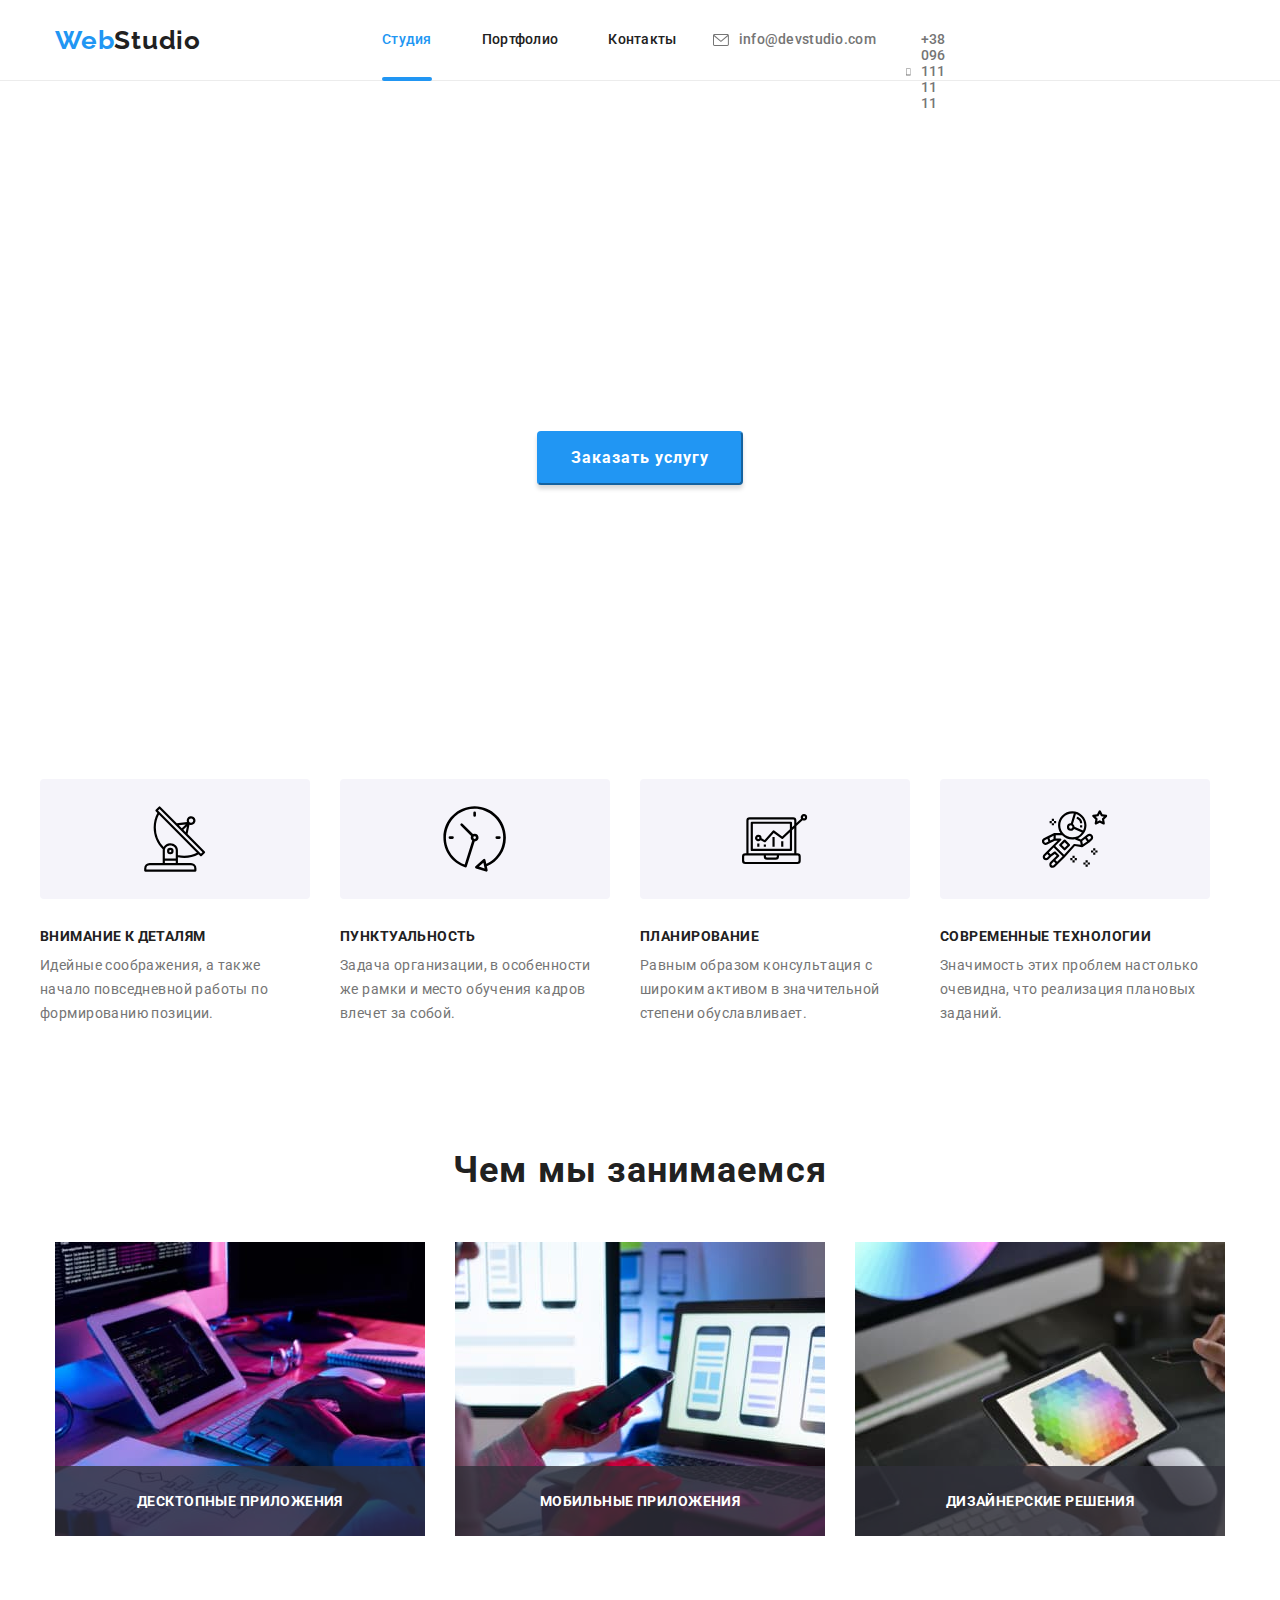
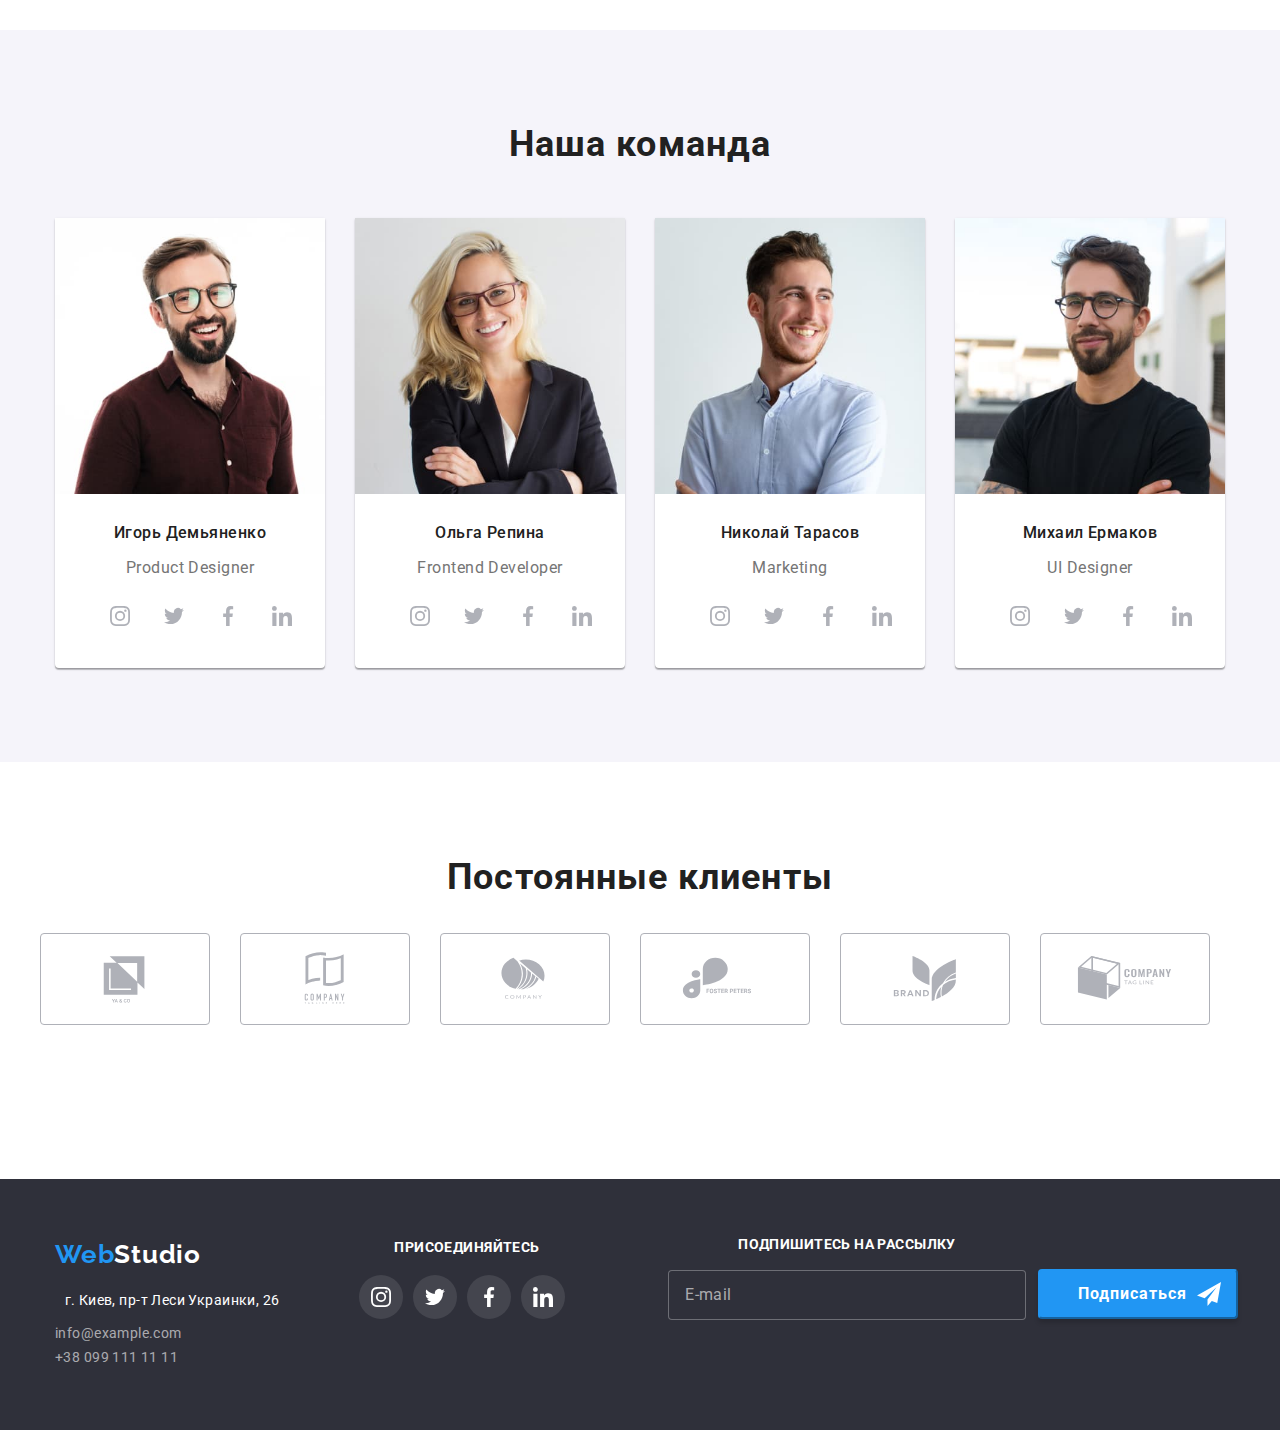
==== commit 04772db2: "changes" ====
--- a/index.html
+++ b/index.html
@@ -17,30 +17,17 @@
         <div class=" header__page container ">
             <a href="" class="navigation__logo" >
                 <span class="navigation__logo--accent">Web</span><span class="navigation__title">Studio</span>
-             </a>  
+             </a> 
              <button type="button" class="mobile-button is-open" aria-expanded="false" aria-controls='menu-container' data-menu-button>
-                <svg  width='40' height='40' aria-label="Переключатель мобильного меню" class="mobile-button__sign">
+                <svg  width='30' height='30' aria-label="Переключатель мобильного меню" class="mobile-button__sign">
                    <use  class="mobile-button__cross" href='./svg/menuSpritesvg/symbol-defs.svg#icon-menu_24px' ></use>
                     <use class="mobile-button__menu"   href='./svg/menuSpritesvg/symbol-defs.svg#icon-close_24px'></use>
                     
                 </svg>
             </button>
             <div class="menu-container "id="menu-container" data-menu>
-                <!-- <div class="header__page"> -->
                     <nav class="navigation">
-                        <!-- <a href="" class="navigation__logo" >
-                           <span class="navigation__logo--accent">Web</span><span class="navigation__title">Studio</span>
-                        </a>   -->
-                         <!-- <button type="button" class="mobile-button is-open" aria-expanded="false" aria-controls='menu-container' data-menu-button>
-                             <svg  width='40' height='40' aria-label="Переключатель мобильного меню">
-                                <use  class="mobile-button__cross" href='./svg/menuSpritesvg/symbol-defs.svg#icon-menu_24px' ></use>
-                                 <use class="mobile-button__menu"   href='./svg/menuSpritesvg/symbol-defs.svg#icon-close_24px'></use>
-                                 
-                             </svg>
-                         </button> -->
                          <ul class="navigation__elements list">
-                         <!-- <div class="menu-container "id="menu-container" data-menu> -->
-                            <!-- <ul class="navigation__elements list"> -->
                                 <li class="navigation__list">
                                     <a href="./index.html" class="navigation__link navigation__link--current navigation__link--active">Студия</a></li>
                                 <li class="navigation__list">
@@ -90,12 +77,7 @@
                            
                         </nav>
             </div>
-            
-<!--                   
-                </div> -->
-           
-   
-        
+                  
 </header>  
 
 <main>
@@ -320,7 +302,7 @@
         </li>
         <li class="team__list">
             <img 
-            srcset="/mobile/img3.jpg 1x,  /mobile/2team740.jpg 2x, /tablet/img3.jpg 1x, /tablet/3team740.jpg 2x, /images/img4.jpg 1x, /images/2team740.jpg 2x"
+            srcset="./mobile/img3.jpg 1x,  ./mobile/2team740.jpg 2x, ./tablet/img3.jpg 1x, ./tablet/3team740.jpg 2x, ./images/img4.jpg 1x, ./images/2team740.jpg 2x"
             src="./images/img4.jpg" alt="Frontend Developer"  class="team__photo">
            
            <div class="text">
@@ -359,7 +341,7 @@
            </ul>
            <li class="team__list">
             <img 
-            srcset="/mobile/img1.jpg 1x,  /mobile/1team740.jpg 2x,/tablet/img1.jpg 1x, /tablet/1team740.jpg 2x, /images/img5.jpg 1x, /images/3team740.jpg 2x "
+            srcset="./mobile/img1.jpg 1x,  ./mobile/1team740.jpg 2x, ./tablet/img1.jpg 1x, ./tablet/1team740.jpg 2x, ./images/img5.jpg 1x, ./images/3team740.jpg 2x "
             src="./images/img5.jpg" alt="Marketing" class="team__photo" >
                
               <div class="text">
@@ -399,7 +381,7 @@
            </li>
            <li class="team__list">
         <img
-        srcset="/mobile/img2.jpg 1x,  /mobile/3team740.jpg 2x, /tablet/img2.jpg 1x, /tablet/2team740.jpg 2x, /images/img6.jpg 1x, /images/1team740.jpg 2x"
+        srcset="./mobile/img2.jpg 1x,  ./mobile/3team740.jpg 2x, ./tablet/img2.jpg 1x, ./tablet/2team740.jpg 2x, ./images/img6.jpg 1x, ./images/1team740.jpg 2x"
         src="./images/img6.jpg" alt="UI Designer"class="team__photo" >
               
                <div class="text">
--- a/css/main.min.css
+++ b/css/main.min.css
@@ -1 +1 @@
-:root{--primary-text-color:#757575;--secondary-text-color:#F5F4FA;--title-color: #212121;--accent-color:#2196F3;--white-color: #FFFFFF;--background-buttom-color: #F5F4FA;--background-footer: #2F303A;--socia-linls:#AFB1B8;--timefunction:cubic-bezier(0.4, 0, 0.2, 1)}h1,h2,h3,h4,h5,h6{margin-top:0}p{margin-top:0}body{color:var(--primary-text-color);font-family:Roboto,sans-serif;background-color:var(--white-color);margin:0}body.modal-open{overflow:hidden}.list{list-style:none}ul{list-style:none;margin:0;padding:0}.container{padding-left:15px;padding-right:15px;margin-right:auto;margin-left:auto}@media screen and (min-width: 480px){.container{width:480px}}@media screen and (min-width: 768px){.container{width:768px}}@media screen and (min-width: 1200px){.container{width:1200px}}img{display:block;max-width:100%;height:auto}.header{border-bottom:1px solid #ececec}.header__page{display:flex}@media screen and (max-width: 767px){.header__page{padding-top:16px;justify-content:space-between;position:relative}}@media screen and (min-width: 768px){.header__page{padding-top:32px;padding-bottom:32px;align-items:center}}@media screen and (min-width: 1200px){.header__page{padding-top:0;padding-bottom:0}}.navigation__logo{font-family:Raleway;font-weight:700;font-size:26px;line-height:1.19;letter-spacing:.03em;text-decoration:none;top:100%;display:flex;justify-content:center}@media screen and (min-width: 768px){.navigation__logo{margin-right:88px}}.navigation__logo--accent{color:var(--accent-color)}.navigation__title{color:var(--title-color)}.mobile-button{display:inline-flex;margin:0;padding:0;border:none;background-color:transparent;width:40px;height:40px;z-index:333333;margin-left:221px}@media screen and (min-width: 480px){.mobile-button{display:none}}.mobile-button .mobile-button__cross{display:none}.mobile-button.is-open .mobile-button__cross{display:block}.mobile-button.is-open .mobile-button__menu{display:none;z-index:1}.mobile-button .mobile-button__sign:focus,.mobile-button .mobile-button__sign:hover{fill:var(--accent-color)}.mobile-button .mobile-button__menu:focus,.mobile-button .mobile-button__menu:hover{fill:var(--accent-color)}@media screen and (max-width: 767px){.menu-container{display:none;position:absolute;left:0;width:100vw;height:100vh;background:#fff;box-shadow:0px 4px 8px rgba(0,0,0,.04),0px 2px 4px rgba(0,0,0,.08),0px 1px 3px rgba(0,0,0,.16)}}.menu-container.is-open{display:block;padding:48px 40px;z-index:5}@media screen and (min-width: 768px){.menu-container.is-open{display:flex;flex-grow:1;justify-content:space-between}}.navigation__elements{font-weight:500;font-size:40px;line-height:1.14;letter-spacing:.02em;padding:0;margin-bottom:0}@media screen and (min-width: 768px){.navigation__elements{display:flex;font-size:14px;margin-top:0}}@media screen and (min-width: 1200px){.navigation__elements{display:flex;margin-left:93px;font-size:14px;margin-top:0}}.navigation__link{color:var(--title-color);text-decoration:none;transition:color 250ms var(--timefunction)}@media screen and (min-width: 768px){.navigation__link{position:relative;display:block;margin-right:50px}}@media screen and (min-width: 1200px){.navigation__link{position:relative;display:block;padding-top:32px;padding-bottom:32px;margin-right:30px}}@media screen and (min-width: 1200px){.navigation__list:not(:last-child){margin-right:50px}}.navigation__link:last-child{margin-bottom:0}@media screen and (min-width: 1200px){.navigation__link:last-child{margin-right:0}}.navigation__link:hover,.navigation__link:focus{color:var(--accent-color)}.navigation__link--current{color:var(--accent-color)}@media screen and (min-width: 768px){.navigation__link--active::after{content:"";position:absolute;left:0;bottom:-1px;display:block;width:100%;height:4px;background-color:var(--accent-color);border-radius:2px}}@media screen and (min-width: 1200px){.navigation__link--active::after{content:"";position:absolute;left:0;bottom:-1px;display:block;width:100%;height:4px;background-color:var(--accent-color);border-radius:2px}}@media screen and (max-width: 767px){.navigation__list{margin-bottom:32px;display:block}}.navigation__list:last-child{margin-bottom:0px}.mobile-social__links{font-family:Roboto;font-style:normal;font-weight:500;font-size:18px;line-height:22px;letter-spacing:.02em;color:#2196f3;text-decoration:none}.mobile-social{display:flex;align-items:center}@media screen and (min-width: 768px){.mobile-social{display:none}}@media screen and (min-width: 1200px){.mobile-social{display:none}}.mobile-social__elements+.mobile-social__elements::before{content:"";width:22px;height:0px;left:135px;top:726px;border:1px solid rgba(33,33,33,.2);transform:rotate(90deg);margin-left:10px;margin-right:10px}.mobile-social__elements::before:last-child{margin-left:0}.wrap{margin-top:100px}@media screen and (min-width: 768px){.wrap{margin-top:0}}@media screen and (min-width: 1200px){.wrap{margin:0;padding:0;position:absolute;top:0;left:50%;margin-left:230px}}@media screen and (max-width: 767pxpx){.contact{margin:0;display:flex;margin-left:auto;padding:0}}@media screen and (min-width: 768px)and (max-width: 1199px){.contact{position:absolute;top:0;left:75%;margin-top:21px}}@media screen and (min-width: 1200px){.contact{margin-left:auto;display:flex;padding-top:32px;padding-bottom:32px}}@media screen and (min-width: 1200px){.contact__list:not(:last-child){margin-right:30px}}.contact__icon{width:16px;margin-right:10px;fill:var(--primary-text-color)}@media screen and (max-width: 767px){.contact__icon{display:none}}.contact__link:hover .contact__icon,.contact__link:focus .contact__icon{fill:var(--accent-color)}@media screen and (max-width: 767px){.contact__link:hover .contact__icon,.contact__link:focus .contact__icon{display:none}}.contact__link{padding-top:32px;padding-bottom:32px;display:flex;align-items:center;color:var(--primary-text-color);font-weight:500;font-size:14px;line-height:1.14;letter-spacing:.02em;text-decoration:none;transition:color 250ms var(--timefunction)}@media screen and (min-width: 768px){.contact__link{padding-top:0;padding-bottom:0}}@media screen and (max-width: 767px){.contact__link--number{font-size:34px;line-height:40px;color:var(--accent-color)}}@media screen and (max-width: 767px){.contact__link--email{font-size:24px;line-height:28px}}.contact__link:hover,.contact__link:focus{color:var(--accent-color)}@media screen and (min-width: 768px){.contact__list{margin-bottom:10px}}.hero-section__title{color:var(--white-color);font-weight:900;font-size:44px;line-height:1.36;text-align:center;text-transform:uppercase;margin-top:0;margin-bottom:30px}.hero-section__button{color:var(--white-color);background-color:var(--accent-color);border-color:var(--accent-color);font-weight:700;font-size:16px;line-height:1.87;box-shadow:0px 4px 4px rgba(0,0,0,.15);border-radius:4px;padding:10px 32px;display:block;text-align:center;margin-left:auto;margin-right:auto;transition:background-color 250ms var(--timefunction),color 250ms var(--timefunction)}.hero-section__title{font-family:Roboto;font-style:normal;font-weight:900;font-size:26px;line-height:42px;text-align:center;letter-spacing:.06em;text-transform:uppercase;color:#fff;margin-bottom:30px}@media screen and (min-width: 1200px){.hero-section__title{color:var(--white-color);font-size:44px;line-height:1.36;margin-top:0;margin-bottom:30px}}.hero-section__button{color:var(--white-color);background-color:var(--accent-color);border-color:var(--accent-color);font-family:Roboto;font-style:normal;font-weight:bold;letter-spacing:.06em;font-size:16px;line-height:30px;box-shadow:0px 4px 4px rgba(0,0,0,.15);border-radius:4px;padding:10px 32px;text-align:center;margin-left:auto;margin-right:auto;display:block;text-align:center}@media screen and (min-width: 1200px){.hero-section__button{line-height:1.87;transition:background-color 250ms var(--timefunction),color 250ms var(--timefunction)}}@media screen and (min-width: 320px)and (max-width: 639px){.hero-section{background-color:#2f303a;background-repeat:no-repeat;background-position:center;background-image:url("../moblile/Header_img[1].jpg");background-size:cover}}@media screen and (min-width: 320px)and (max-width: 639px)and (min-device-pixel-ratio: 2),screen and (min-width: 320px)and (max-width: 639px)and (-webkit-min-device-pixel-ratio: 2),screen and (min-width: 320px)and (max-width: 639px)and (min-resolution: 192dpi),screen and (min-width: 320px)and (max-width: 639px)and (min-resolution: 2dppx){.hero-section{background-image:url("../mobile/Header_img@2x[1].jpg");background-size:cover}}@media screen and (min-width: 640px)and (max-width: 1024px){.hero-section{background-image:url("../tablet/Header_img[1].jpg");background-size:cover}}@media screen and (min-width: 640px)and (max-width: 1024px)and (min-device-pixel-ratio: 2),screen and (min-width: 640px)and (max-width: 1024px)and (-webkit-min-device-pixel-ratio: 2),screen and (min-width: 640px)and (max-width: 1024px)and (min-resolution: 192dpi),screen and (min-width: 640px)and (max-width: 1024px)and (min-resolution: 2dppx){.hero-section{background-image:url("../tablet/Header_img@2x[1].jpg");background-size:cover}}@media screen and (min-width: 1024px){.hero-section{padding:200px 0;background-image:url("/");background-size:cover;background-position:center}}@media screen and (min-width: 1024px)and (min-device-pixel-ratio: 2),screen and (min-width: 1024px)and (-webkit-min-device-pixel-ratio: 2),screen and (min-width: 1024px)and (min-resolution: 192dpi),screen and (min-width: 1024px)and (min-resolution: 2dppx){.hero-section{background-image:url("../images/Img@2x[3].jpg");background-size:cover}}@media screen and (max-width: 480px){.hero-section__wrap{padding-top:118px;padding-bottom:118px}}@media screen and (min-width: 481px)and (max-width: 1024px){.hero-section__wrap{padding-top:118px;padding-bottom:118px}}.backdrop{position:fixed;top:0;left:0;width:100%;height:100%;background-color:rgba(0,0,0,.2);z-index:3333333;overflow-y:scroll}@media screen and (max-width: 767px){.backdrop{padding:94px 15px}}.backdrop--is-hidden{opacity:0;pointer-events:none}.backdrop--is-hidden .modal{transform:translate(-50%, 50%) scale(0.9)}.modal{position:absolute;bottom:50%;left:50%;transform:translate(-50%, 50%) scale(1);transition:transform 250ms var(--timefunction);width:450px;height:609px;background:#fff;box-shadow:0px 1px 3px rgba(0,0,0,.12),0px 1px 1px rgba(0,0,0,.14),0px 2px 1px rgba(0,0,0,.2);border-radius:4px;padding:40px}@media screen and (min-width: 1200px){.modal{width:528px;height:581px}}.modal__name{font-family:Roboto;font-weight:bold;font-size:20px;line-height:.8;text-align:center;letter-spacing:.03em;color:var(--title-color);margin-top:0;margin-bottom:30px;padding:0}.modal__label{position:relative;display:flex;flex-direction:column}.modal__title{position:absolute;top:50%;left:0;transform:translateY(-50px);font-family:Roboto;font-size:12px;line-height:.8;letter-spacing:.01em;color:var(--primary-text-color)}.modal__icon{position:absolute;top:50%;left:15px;transform:translateY(-20px)}.modal__comment{position:absolute;top:50%;left:0;transform:translateY(-75px);font-family:Roboto;font-size:12px;line-height:.8;letter-spacing:.01em;color:var(--primary-text-color)}.modal__input{width:370px;height:40px;border:1px solid rgba(33,33,33,.2);box-sizing:border-box;border-radius:4px;margin-bottom:28px;padding-left:42px}@media screen and (min-width: 1200px){.modal__input{width:448px}}.modal__input:hover,.modal__input:focus{outline:1px;border-color:var(--accent-color);outline-color:var(--accent-color)}.modal__input:focus+.modal__icon,.modal__input:hover+.modal__icon{fill:var(--accent-color)}.checkbox{display:flex;position:relative}.checkbox__label{display:inline-block}.checkbox__input{-webkit-appearance:none;-moz-appearance:none;appearance:none}.checkbox__policy{font-family:Roboto;font-size:14px;line-height:24px;letter-spacing:.03em;color:var(--primary-text-color);display:inline-block;margin-top:20px;margin-left:36.38px}.checkbox__policy--accent{color:var(--accent-color);text-decoration:underline}.checkbox__icon{position:absolute;top:50%;left:0;width:16px;height:15px;border:2px solid #212121;border-radius:1px;display:flex;align-items:center;margin-left:12px}.checkbox__input:checked~.checkbox__icon{background-color:var(--accent-color);border:var(--accent-color);background-image:url(../images/iconcheck.svg);background-repeat:no-repeat;background-size:contain;background-origin:content-box}.modal__text{width:370px;height:120px;border:1px solid rgba(33,33,33,.2);box-sizing:border-box;border-radius:4px;resize:none}@media screen and (min-width: 1200px){.modal__text{width:448px}}.modal__text:focus,.modal__text:hover{outline:1px;border-color:var(--accent-color);outline-color:var(--accent-color)}.modal__text::-moz-placeholder{position:absolute;top:12px;left:16px;font-family:Roboto;font-size:14px;line-height:.8;letter-spacing:.01em;color:rgba(117,117,117,.5)}.modal__text:-ms-input-placeholder{position:absolute;top:12px;left:16px;font-family:Roboto;font-size:14px;line-height:.8;letter-spacing:.01em;color:rgba(117,117,117,.5)}.modal__text::placeholder{position:absolute;top:12px;left:16px;font-family:Roboto;font-size:14px;line-height:.8;letter-spacing:.01em;color:rgba(117,117,117,.5)}.button{display:flex;align-items:center;justify-content:center;margin-top:30px}.button__send{font-family:Roboto;font-weight:bold;font-size:16px;line-height:.5;letter-spacing:.06em;color:var(--white-color)}.button__submit{width:200px;height:50px;background-color:#188ce8;box-shadow:0px 4px 4px rgba(0,0,0,.15);border-radius:4px;padding:10px 55px;border-color:#188ce8}.button__submit:hover,.button__submit:focus{cursor:pointer;box-shadow:0px 4px 4px rgba(0,0,0,.15)}.modal__button{border:none;background-color:#fff;margin:0;padding:0}.modal__button--closing{position:absolute;top:0;right:0;width:30px;height:30px;background-color:var(--white-color);border:1px solid rgba(0,0,0,.1);box-sizing:border-box;border-radius:50%;padding:7px;margin-top:8px;margin-right:8px;transition:transform 250ms var(--timefunction)}.modal__button--closing:focus,.modal__button--closing:hover{cursor:pointer;outline:1px;fill:var(--accent-color)}@media screen and (min-width: 1200px){.section{background-color:#fff;list-style:none;list-style-type:none;padding-top:94px;padding-bottom:94px}}.section__elements{padding-left:15px;padding-right:15px;margin-left:auto;margin-right:auto}@media screen and (min-width: 768px){.section__elements{display:flex;margin:-15px;flex-wrap:wrap;margin-top:60px}}@media screen and (min-width: 1200px){.section__elements{margin-bottom:0;margin-top:0;padding:0;display:flex}}@media screen and (max-width: 767px){.section__icon{height:120px;background:#f5f4fa;border-radius:4px;padding:25px 192.34px;margin-left:auto;margin-right:auto;margin-bottom:30px}}@media screen and (min-width: 768px){.section__icon{width:354px;height:120px;padding:25px 144.34px;background:#f5f4fa;border-radius:4px;margin-bottom:30px;display:flex;align-items:center}}@media screen and (min-width: 1200px){.section__icon{width:270px;height:120px;background:#f5f4fa;border-radius:4px;margin-bottom:30px;display:flex;align-items:center;padding:25px 102.34px}}.section__title{color:var(--title-color);font-family:Roboto;font-weight:bold;font-size:14px;line-height:16px;text-align:center;letter-spacing:.03em;text-transform:uppercase;margin-bottom:10px}@media screen and (min-width: 768px){.section__title{text-align:left}}@media screen and (min-width: 1200px){.section__title{color:var(--title-color);font-weight:700;font-size:14px;line-height:1.14;letter-spacing:.03em;text-transform:uppercase;margin-top:0;margin-bottom:10px}}.section__text{font-family:Roboto;font-size:14px;line-height:24px;letter-spacing:.03em;color:#757575}@media screen and (min-width: 1200px){.section__text{font-weight:400;font-size:14px;line-height:1.71;letter-spacing:.03em;max-width:270px}}@media screen and (min-width: 1200px){.section__text:not(:last-child){margin-left:30px}}@media screen and (min-width: 1200px){.section__text:nth-child(-n+4){margin-bottom:30px}}@media screen and (min-width: 768px)and (max-width: 1023px){.section__list{width:calc((100% - 60px) / 2);margin:15px}}@media screen and (min-width: 1200px){.section__list{list-style-type:none;margin-top:0;margin-bottom:0}}@media screen and (min-width: 1200px){.section__list:nth-child(-n+4){margin-right:30px}}@media screen and (min-width: 1200px){.section__list:last-child{margin-right:0}}@media screen and (min-width: 320px)and (max-width: 1023px){.section-about{display:none}}@media screen and (min-width: 1200px){.section-about{background-color:#fff;text-decoration:none;padding-bottom:94px}}@media screen and (min-width: 1200px){.section-about__title{color:var(--title-color);font-weight:700;font-size:36px;line-height:1.16;text-align:center;letter-spacing:.03em;margin-top:0;margin-bottom:50px}}@media screen and (min-width: 1200px){.section-about__elements{margin-bottom:0;margin-top:0;display:flex;padding:0}}@media screen and (min-width: 1200px){.section-about__item{display:block;margin-right:30px}}@media screen and (min-width: 1200px){.section-about__item:last-child{margin-right:0}}@media screen and (min-width: 1200px){.section-about__text{position:absolute;bottom:0;left:0;font-family:Roboto;font-style:normal;font-weight:bold;font-size:14px;line-height:16px;text-align:center;letter-spacing:.03em;text-transform:uppercase;color:var(--white-color);margin:0;padding:0;width:370px;height:70px;background:rgba(47,48,58,.8);display:flex;justify-content:center;align-items:center}}@media screen and (min-width: 1200px){.section-about__img{display:block}}@media screen and (min-width: 1200px){.imgtext{position:relative}}.team{background-color:#f5f4fa;margin-left:auto;margin-right:auto;padding-bottom:94px;padding-top:94px}.team__name{color:var(--title-color);font-weight:700;font-size:36px;line-height:1.16;text-align:center;letter-spacing:.03em;margin-top:0;margin-bottom:52px}.team__elements{margin-top:0;margin-bottom:0;justify-content:center;padding:0}@media screen and (min-width: 768px)and (max-width: 1199px){.team__elements{margin:-15px;display:flex;flex-wrap:wrap}}@media screen and (min-width: 1200px){.team__elements{display:flex}}.team__list{list-style-type:none;border-radius:0px;margin-top:0;background-color:var(--white-color);box-shadow:0px 1px 3px rgba(0,0,0,.12),0px 1px 1px rgba(0,0,0,.14),0px 2px 1px rgba(0,0,0,.2);border-radius:0px 0px 4px 4px;margin-bottom:30px}@media screen and (min-width: 768px)and (max-width: 1023px){.team__list{width:calc((100% - 60px) / 2);margin:15px}}@media screen and (min-width: 1200px){.team__list{margin-right:30px;margin-bottom:0px}}@media screen and (min-width: 1200px){.team__list:last-child{margin-right:0}}.team__title{color:var(--title-color);font-weight:500;font-size:16px;line-height:1.18;text-align:center;letter-spacing:.03em;margin-top:0}.team__text{font-size:16px;line-height:1.18;text-align:center;letter-spacing:.03em;margin-top:0;margin-bottom:10px}.text{padding-top:30px;margin-bottom:16px}.social{display:flex;justify-content:center}@media screen and (min-width: 1200px){.social{display:flex;align-items:center;padding-bottom:30px;padding-left:32px}}.social__links{height:44px;width:44px;fill:var(--socia-linls);margin:0;padding:12px;border-radius:50%;background-color:var(--white-color);display:flex;align-items:center;justify-content:center;margin-bottom:24px;transition:background-color 250ms var(--timefunction)}@media screen and (min-width: 1200px){.social__links{height:44px;width:44px;fill:var(--socia-linls);margin:0;padding:12px;border-radius:50%;background-color:var(--white-color);display:flex;align-items:center;justify-content:center;transition:background-color 250ms var(--timefunction)}}.social__links:hover,.social__links:focus{background-color:var(--accent-color)}.social__links:hover .social__icon,.social__links:focus .social__icon{fill:var(--white-color)}.social__list:nth-child(-n+4){margin-right:10px}.social__links:last-child{margin-right:0}@media screen and (min-width: 1200px){.client{padding-top:94px;padding-bottom:94px;margin:0;background-color:var(--white-color);transition:background-color 250ms var(--timefunction)}}.client__list{margin:-15px;display:flex;flex-wrap:wrap;margin-bottom:60px}@media screen and (min-width: 1200px){.client__list{padding:0;display:flex;justify-content:center}}.client__name{font-family:Roboto;font-style:normal;font-weight:bold;font-size:28px;line-height:33px;text-align:center;letter-spacing:.03em;color:var(--title-color)}@media screen and (min-width: 1200px){.client__name{font-size:36px;line-height:42px;margin-top:0;margin-bottom:50px;padding:0}}@media screen and (max-width: 767px){.clients__item{width:calc((100% - 60px) / 2);margin:15px;height:92px}}@media screen and (min-width: 768px)and (max-width: 1023px){.clients__item{width:calc((100% - 90px) / 3);margin:15px;height:92px}}@media screen and (min-width: 1200px){.clients__item{margin:0;padding:0}}@media screen and (min-width: 1200px){.clients__item:last-child{margin-right:0}}@media screen and (min-width: 1200px){.clients__item:nth-child(-n+6){margin-right:30px}}.clients__item:nth-child(-n+6) .client__icon{fill:var(--socia-linls)}.clients__item:nth-child(-n+6) .client__link{border:1px solid #afb1b8;border-radius:4px;display:flex;align-items:center;justify-content:center}@media screen and (max-width: 767px){.clients__item:nth-child(-n+6) .client__link{width:100%;height:100%}}@media screen and (min-width: 768px)and (max-width: 1023px){.clients__item:nth-child(-n+6) .client__link{height:92px}}@media screen and (min-width: 1200px){.clients__item:nth-child(-n+6) .client__link{width:170px;height:92px;border:1px solid var(--socia-linls)}}.clients__item:nth-child(-n+6) .client__link:hover,.clients__item:nth-child(-n+6) .client__link:focus{background-color:var(--white-color);border:1px solid var(--accent-color)}.clients__item:nth-child(-n+6) .client__link:hover .client__icon,.clients__item:nth-child(-n+6) .client__link:focus .client__icon{fill:var(--accent-color)}.footer{background-color:var(--background-footer);margin-top:0;margin-bottom:0;padding-left:15px;padding-right:15px;padding-bottom:60px;padding-top:60px}@media screen and (min-width: 1200px){.footer{background-color:var(--background-footer);margin-top:0;margin-bottom:0;display:flex;padding-bottom:60px;padding-top:60px}}@media screen and (min-width: 1200px){.footer__section{margin-right:70px;flex-shrink:0}}.navigation__logo--footer{text-align:center;margin-top:0;margin-bottom:20px}@media screen and (min-width: 1200px){.navigation__logo--footer{display:inline-block;text-align:center;margin-top:0;margin-bottom:20px}}.navigation__title--white{color:var(--white-color)}.address{color:var(--white-color);font-style:normal;font-size:14px;line-height:1.71;letter-spacing:.03em;margin-bottom:9px;margin-top:0;text-align:center}@media screen and (min-width: 1200px){.address{color:var(--white-color);font-style:normal;font-size:14px;line-height:1.71;letter-spacing:.03em;margin-bottom:9px;margin-top:0}}.address__footer{color:rgba(255,255,255,.6);font-size:14px;line-height:1.71;letter-spacing:.03em;text-decoration:none;margin-top:0;margin-bottom:0}@media screen and (min-width: 1200px){.address__footer{color:rgba(255,255,255,.6);font-size:14px;line-height:1.71;letter-spacing:.03em;text-decoration:none;margin-top:0;margin-bottom:0;text-align:center}}@media screen and (max-width: 1200px){.footer-address{text-align:center;margin-bottom:60px}}@media screen and (min-width: 768px)and (max-width: 1023px){.tablet--flex{display:flex;justify-content:space-between}}@media screen and (min-width: 1200px){.tablet--flex{display:flex;justify-content:space-between}}.footer-section__name{font-family:Roboto;font-style:normal;font-weight:bold;font-size:14px;line-height:16px;letter-spacing:.03em;text-transform:uppercase;color:var(--white-color);margin-top:0;text-align:center}@media screen and (min-width: 1200px){.footer-section__name{font-family:Roboto;font-style:normal;font-weight:bold;font-size:14px;line-height:16px;letter-spacing:.03em;text-transform:uppercase;color:var(--white-color);margin-bottom:20px;margin-top:0}}@media screen and (min-width: 1200px){.footer--flex{display:flex;justify-content:space-between}}.social--box{padding:0;margin-bottom:60px}@media screen and (min-width: 1200px){.social--box{padding:0;margin:0}}.social__list--colo:hover,.social__list--color:focus{background-color:var(--accent-color)}.social-links:hover .social__icon--white,.social-links:focus .social__icon--white{fill:var(--white-color)}.social__links--dark{height:44px;width:44px;fill:var(--white-color);margin:0;padding:12px;border-radius:50%;background-color:rgba(255,255,255,.1)}@media screen and (min-width: 1200px){.subscribe-section{margin-left:93px;width:570px;height:86px;align-items:baseline}}.subscribe-section__label{font-family:Roboto;font-weight:bold;font-size:14px;line-height:.8;letter-spacing:.03em;text-transform:uppercase;color:var(--white-color);padding:0;text-align:center;margin-bottom:30px}@media screen and (max-width: 767px){.subscribe-section__label{padding-left:100px;text-align:center}}@media screen and (min-width: 768px)and (max-width: 1023px){.subscribe-section__label{margin-bottom:20px;display:flex;flex-direction:column}}@media screen and (min-width: 1200px){.subscribe-section__label{margin-right:12px}}.subscribe-section__button{font-family:Roboto;font-weight:bold;font-size:16px;line-height:.3;text-align:center;letter-spacing:.06em;color:var(--white-color);width:200px;height:50px;background-color:var(--accent-color);box-shadow:0px 4px 4px rgba(0,0,0,.15);border-color:var(--accent-color);border-radius:4px;display:flex;align-items:center;justify-content:center;padding-top:10px;padding-bottom:10px;padding-left:29px;margin:auto}.subscribe-section__icon{margin-left:10px}@media screen and (min-width: 1200px){.subscribe{display:flex;justify-content:center;align-items:center}}.subscribe-section__input{border:1px solid rgba(255,255,255,.3);box-sizing:border-box;border-radius:4px;background-color:var(--background-footer);color:var(--white-color);padding:15px 16px}@media screen and (max-width: 767px){.subscribe-section__input{display:flex;justify-content:center;align-items:center;width:100%;height:50px;margin-top:20px;margin-bottom:20px}}@media screen and (min-width: 768px)and (max-width: 1023px){.subscribe-section__input{width:450px;height:50px;margin-top:20px;margin-left:150px}}@media screen and (min-width: 1200px){.subscribe-section__input{display:block;margin-top:20px;padding:15px 16px;width:358px;height:50px}}.subscribe-section__input::-moz-placeholder{font-family:Roboto;font-size:16px;line-height:.8;letter-spacing:.03em;color:rgba(255,255,255,.6)}.subscribe-section__input:-ms-input-placeholder{font-family:Roboto;font-size:16px;line-height:.8;letter-spacing:.03em;color:rgba(255,255,255,.6)}.subscribe-section__input::placeholder{font-family:Roboto;font-size:16px;line-height:.8;letter-spacing:.03em;color:rgba(255,255,255,.6)}.portfolio-section{padding-top:100px;padding-bottom:94px}@media screen and (min-width: 768px){.portfolio-section{padding-bottom:0;margin-bottom:60px}}.portfolio-section__elements{display:flex;flex-wrap:wrap;margin-right:-8px;margin-bottom:-15px}@media screen and (min-width: 1200px){.portfolio-section__elements{margin-top:0;margin-bottom:56px;padding:0;display:flex;justify-content:center;background-color:var(--white-color);list-style-type:none;border-radius:4px}}.portfolio-section__list:hover .portfolio-section__button,.portfolio-section__list:focus .portfolio-section__button{color:var(--white-color);background-color:var(--accent-color);box-shadow:0px 3px 1px rgba(0,0,0,.1),0px 1px 2px rgba(0,0,0,.08),0px 2px 2px rgba(0,0,0,.12)}.portfolio-section__button{color:var(--title-color);background-color:var(--background-buttom-color);font-family:Roboto;font-weight:500;font-size:16px;line-height:1.62;text-align:center;letter-spacing:.03em;border:1px solid #ececec;cursor:pointer;border-radius:4px;padding:6px 22px}.portfolio-section__list{list-style-type:none}.portfolio-section__list:nth-child(-n+5){margin-right:8px;margin-bottom:15px}@media screen and (min-width: 768px){.portfolio-section__list:nth-child(-n+5){margin-bottom:30px}}@media screen and (min-width: 1200px){.portfolio-section__list:nth-child(-n+5){margin-right:8px}}.portfolio-section__list:last-child{margin-right:0}.name{margin-top:0;margin-bottom:0}.gallery{background-color:#fff;color:var(--title-color);margin-top:0;margin-bottom:0;padding:0;display:flex;flex-wrap:wrap}@media screen and (max-width: 767px){.gallery{margin-top:40px}}@media screen and (min-width: 768px){.gallery{margin:-15px}}.gallery__list{border:1px solid #eee;box-sizing:border-box;transition:box-shadow 250ms var(--timefunction)}@media screen and (min-width: 768px)and (max-width: 1023px){.gallery__list{width:calc((100% - 60px) / 2);margin:15px}}@media screen and (min-width: 1200px){.gallery__list{margin-bottom:30px}}.gallery__list:hover,.gallery__list:focus{box-shadow:0px 1px 1px rgba(0,0,0,.12),0px 4px 4px rgba(0,0,0,.06),1px 4px 6px rgba(0,0,0,.16)}.gallery__list:hover::before{opacity:1}.gallery__img{display:block}.gallery__title{font-weight:700;font-size:18px;line-height:2;letter-spacing:.06em;margin-bottom:4px;margin-top:0}.gallery__text{color:var(--primary-text-color);font-size:16px;line-height:1.87;letter-spacing:.03em;margin-top:0;margin-bottom:0}.gallery__component{position:relative;overflow:hidden}.gallery__card{margin-top:0;margin-bottom:0;background-color:#fff;padding:20px 24px 20px 24px}.gallery__article{position:absolute;top:0;left:0;height:100%;display:inline-block;margin:0;padding:63px 24px;font-family:Roboto;font-size:18px;line-height:28px;letter-spacing:.03em;color:var(--white-color);background-color:rgba(33,150,243,.9);transform:translateY(100%);transition:transform 250ms var(--timefunction)}.gallery__list{margin-bottom:30px}@media screen and (min-width: 1200px){.gallery__list{width:370px;margin-top:0;margin-right:30px}}@media screen and (min-width: 1200px){.gallery__list:nth-child(3n){margin-right:0}}@media screen and (min-width: 1200px){.gallery__list:nth-last-child(-n+3){margin-bottom:0}}.gallery__list:hover .gallery__article{transform:translateY(0)}/*# sourceMappingURL=main.min.css.map */+:root{--primary-text-color:#757575;--secondary-text-color:#F5F4FA;--title-color: #212121;--accent-color:#2196F3;--white-color: #FFFFFF;--background-buttom-color: #F5F4FA;--background-footer: #2F303A;--socia-linls:#AFB1B8;--timefunction:cubic-bezier(0.4, 0, 0.2, 1)}h1,h2,h3,h4,h5,h6{margin-top:0}p{margin-top:0}body{color:var(--primary-text-color);font-family:Roboto,sans-serif;background-color:var(--white-color);margin:0}body.modal-open{overflow:hidden}.list{list-style:none}ul{list-style:none;margin:0;padding:0}.container{padding-left:15px;padding-right:15px;margin-right:auto;margin-left:auto}@media screen and (min-width: 768px){.container{width:768px}}@media screen and (min-width: 1200px){.container{width:1200px}}img{display:block;max-width:100%;height:auto}.header{border-bottom:1px solid #ececec}.header__page{display:flex}@media screen and (max-width: 767px){.header__page{padding-top:16px;justify-content:space-between;position:relative}}@media screen and (min-width: 768px){.header__page{padding-top:32px;padding-bottom:32px;align-items:center}}@media screen and (min-width: 1200px){.header__page{padding-top:0;padding-bottom:0}}.navigation__logo{font-family:Raleway;font-weight:700;font-size:26px;line-height:1.19;letter-spacing:.03em;text-decoration:none;top:100%;display:flex;justify-content:center}@media screen and (min-width: 768px){.navigation__logo{margin-right:88px}}.navigation__logo--accent{color:var(--accent-color)}.navigation__title{color:var(--title-color)}.mobile-button{display:inline-flex;margin:0;padding:0;border:none;background-color:transparent;width:40px;height:40px;z-index:333333}@media screen and (min-width: 768px){.mobile-button{display:none}}.mobile-button .mobile-button__cross{display:none}.mobile-button.is-open .mobile-button__cross{display:block}.mobile-button.is-open .mobile-button__menu{display:none;z-index:1}.mobile-button .mobile-button__sign:focus,.mobile-button .mobile-button__sign:hover{fill:var(--accent-color)}.mobile-button .mobile-button__menu:focus,.mobile-button .mobile-button__menu:hover{fill:var(--accent-color)}@media screen and (min-width: 480px){.menu-container{position:relative}}@media screen and (max-width: 767px){.menu-container{display:none;position:absolute;left:0;width:100vw;height:100vh;background:#fff}}.menu-container.is-open{display:block;padding:48px 40px;z-index:5}@media screen and (min-width: 768px){.menu-container.is-open{display:flex;flex-grow:1;justify-content:space-between}}.navigation__elements{font-weight:500;font-size:40px;line-height:1.14;letter-spacing:.02em;padding:0;margin-bottom:0}@media screen and (min-width: 768px){.navigation__elements{display:flex;font-size:14px;margin-top:0}}@media screen and (min-width: 1200px){.navigation__elements{display:flex;margin-left:93px;font-size:14px;margin-top:0}}.navigation__link{color:var(--title-color);text-decoration:none;transition:color 250ms var(--timefunction)}@media screen and (min-width: 768px){.navigation__link{position:relative;display:block;margin-right:50px}}@media screen and (min-width: 1200px){.navigation__link{position:relative;display:block;padding-top:32px;padding-bottom:32px;margin-right:30px}}@media screen and (min-width: 1200px){.navigation__list:not(:last-child){margin-right:50px}}.navigation__link:last-child{margin-bottom:0}@media screen and (min-width: 1200px){.navigation__link:last-child{margin-right:0}}.navigation__link:hover,.navigation__link:focus{color:var(--accent-color)}.navigation__link--current{color:var(--accent-color)}@media screen and (min-width: 768px){.navigation__link--active::after{content:"";position:absolute;left:0;bottom:-41px;display:block;width:100%;height:4px;background-color:var(--accent-color);border-radius:2px}}@media screen and (min-width: 1200px){.navigation__link--active::after{bottom:-1px}}@media screen and (max-width: 767px){.navigation__list{margin-bottom:32px;display:block}}.navigation__list:last-child{margin-bottom:0px}.mobile-social__links{font-family:Roboto;font-style:normal;font-weight:500;font-size:18px;line-height:22px;letter-spacing:.02em;color:#2196f3;text-decoration:none}.mobile-social{display:flex;align-items:center}@media screen and (min-width: 768px){.mobile-social{display:none}}@media screen and (min-width: 1200px){.mobile-social{display:none}}.mobile-social__elements+.mobile-social__elements::before{content:"";width:22px;height:0px;left:135px;top:726px;border:1px solid rgba(33,33,33,.2);transform:rotate(90deg);margin-left:10px;margin-right:10px}.mobile-social__elements::before:last-child{margin-left:0}.wrap{margin-top:260px}@media screen and (min-width: 768px){.wrap{margin-top:0}}@media screen and (min-width: 1200px){.wrap{margin:0;padding:0;position:absolute;top:0;left:50%;margin-left:230px}}@media screen and (max-width: 767pxpx){.contact{margin:0;display:flex;margin-left:auto;padding:0}}@media screen and (min-width: 768px)and (max-width: 1199px){.contact{position:absolute;top:0;left:75%;margin-top:21px}}@media screen and (min-width: 1200px){.contact{margin-left:auto;display:flex;padding-top:32px;padding-bottom:32px}}@media screen and (min-width: 1200px){.contact__list:not(:last-child){margin-right:30px}}.contact__icon{width:16px;margin-right:10px;fill:var(--primary-text-color)}@media screen and (max-width: 767px){.contact__icon{display:none}}.contact__link:hover .contact__icon,.contact__link:focus .contact__icon{fill:var(--accent-color)}@media screen and (max-width: 767px){.contact__link:hover .contact__icon,.contact__link:focus .contact__icon{display:none}}.contact__link{padding-top:32px;padding-bottom:32px;display:flex;align-items:center;color:var(--primary-text-color);font-weight:500;font-size:14px;line-height:1.14;letter-spacing:.02em;text-decoration:none;transition:color 250ms var(--timefunction)}@media screen and (min-width: 768px){.contact__link{padding-top:0;padding-bottom:0}}@media screen and (max-width: 767px){.contact__link--number{font-size:34px;line-height:40px;color:var(--accent-color)}}@media screen and (max-width: 767px){.contact__link--email{font-size:24px;line-height:28px}}.contact__link:hover,.contact__link:focus{color:var(--accent-color)}@media screen and (min-width: 768px){.contact__list{margin-bottom:10px}}.hero-section__title{color:var(--white-color);font-weight:900;font-size:44px;line-height:1.36;text-align:center;text-transform:uppercase;margin-top:0;margin-bottom:30px}.hero-section__button{color:var(--white-color);background-color:var(--accent-color);border-color:var(--accent-color);font-weight:700;font-size:16px;line-height:1.87;box-shadow:0px 4px 4px rgba(0,0,0,.15);border-radius:4px;padding:10px 32px;display:block;text-align:center;margin-left:auto;margin-right:auto;transition:background-color 250ms var(--timefunction),color 250ms var(--timefunction)}.hero-section__title{font-family:Roboto;font-style:normal;font-weight:900;font-size:26px;line-height:42px;text-align:center;letter-spacing:.06em;text-transform:uppercase;color:#fff;margin-bottom:30px}@media screen and (min-width: 1200px){.hero-section__title{color:var(--white-color);font-size:44px;line-height:1.36;margin-top:0;margin-bottom:30px}}.hero-section__button{color:var(--white-color);background-color:var(--accent-color);border-color:var(--accent-color);font-family:Roboto;font-style:normal;font-weight:bold;letter-spacing:.06em;font-size:16px;line-height:30px;box-shadow:0px 4px 4px rgba(0,0,0,.15);border-radius:4px;padding:10px 32px;text-align:center;margin-left:auto;margin-right:auto;display:block;text-align:center}@media screen and (min-width: 1200px){.hero-section__button{line-height:1.87;transition:background-color 250ms var(--timefunction),color 250ms var(--timefunction)}}@media screen and (min-width: 320px)and (max-width: 639px){.hero-section{background-color:#2f303a;background-repeat:no-repeat;background-position:center;background-image:url("../mobile/headerimg.jpg");background-size:cover}}@media screen and (min-width: 320px)and (max-width: 639px)and (min-device-pixel-ratio: 2),screen and (min-width: 320px)and (max-width: 639px)and (-webkit-min-device-pixel-ratio: 2),screen and (min-width: 320px)and (max-width: 639px)and (min-resolution: 192dpi),screen and (min-width: 320px)and (max-width: 639px)and (min-resolution: 2dppx){.hero-section{background-image:url("../mobile/headerimg2x.jpg");background-size:cover}}@media screen and (min-width: 640px)and (max-width: 1024px){.hero-section{background-image:url("../tablet/headerimg.jpg");background-size:cover}}@media screen and (min-width: 640px)and (max-width: 1024px)and (min-device-pixel-ratio: 2),screen and (min-width: 640px)and (max-width: 1024px)and (-webkit-min-device-pixel-ratio: 2),screen and (min-width: 640px)and (max-width: 1024px)and (min-resolution: 192dpi),screen and (min-width: 640px)and (max-width: 1024px)and (min-resolution: 2dppx){.hero-section{background-image:url("../tablet/headerimg2x.jpg");background-size:cover}}@media screen and (min-width: 1024px){.hero-section{padding:200px 0;background-image:url("../images/img16.jpg");background-size:cover;background-position:center}}@media screen and (min-width: 1024px)and (min-device-pixel-ratio: 2),screen and (min-width: 1024px)and (-webkit-min-device-pixel-ratio: 2),screen and (min-width: 1024px)and (min-resolution: 192dpi),screen and (min-width: 1024px)and (min-resolution: 2dppx){.hero-section{background-image:url("../images/headerimg2x.jpg");background-size:cover}}@media screen and (max-width: 480px){.hero-section__wrap{padding-top:118px;padding-bottom:118px}}@media screen and (min-width: 481px)and (max-width: 1024px){.hero-section__wrap{padding-top:118px;padding-bottom:118px}}.backdrop{position:fixed;top:0;left:0;width:100%;height:100%;background-color:rgba(0,0,0,.2);z-index:3333333;overflow-y:scroll}@media screen and (max-width: 767px){.backdrop{padding:94px 15px}}@media screen and (min-width: 768px)and (max-width: 1024px){.backdrop{padding:208px 159px}}.backdrop--is-hidden{opacity:0;pointer-events:none}.backdrop--is-hidden .modal{transform:translate(-50%, 50%) scale(0.9)}.modal{width:450px;height:609px;background:#fff;box-shadow:0px 1px 3px rgba(0,0,0,.12),0px 1px 1px rgba(0,0,0,.14),0px 2px 1px rgba(0,0,0,.2);border-radius:4px;padding:40px}@media screen and (max-width: 767px){.modal{position:relative}}@media screen and (min-width: 768px){.modal{position:absolute;bottom:50%;left:50%;transform:translate(-50%, 50%) scale(1);width:450px;height:609px}}@media screen and (min-width: 1200px){.modal{width:528px;height:581px;position:absolute;bottom:50%;left:50%;transform:translate(-50%, 50%) scale(1);transition:transform 250ms var(--timefunction)}}.modal__name{font-family:Roboto;font-weight:bold;font-size:20px;line-height:.8;text-align:center;letter-spacing:.03em;color:var(--title-color);margin-top:0;margin-bottom:30px;padding:0}.modal__label{position:relative;display:flex;flex-direction:column}.modal__title{position:absolute;top:50%;left:0;transform:translateY(-50px);font-family:Roboto;font-size:12px;line-height:.8;letter-spacing:.01em;color:var(--primary-text-color)}.modal__icon{position:absolute;top:50%;left:15px;transform:translateY(-20px)}.modal__comment{position:absolute;top:50%;left:0;transform:translateY(-75px);font-family:Roboto;font-size:12px;line-height:.8;letter-spacing:.01em;color:var(--primary-text-color)}.modal__input{width:370px;height:40px;border:1px solid rgba(33,33,33,.2);box-sizing:border-box;border-radius:4px;margin-bottom:28px;padding-left:42px}@media screen and (min-width: 1200px){.modal__input{width:448px}}.modal__input:hover,.modal__input:focus{outline:1px;border-color:var(--accent-color);outline-color:var(--accent-color)}.modal__input:focus+.modal__icon,.modal__input:hover+.modal__icon{fill:var(--accent-color)}.checkbox{display:flex;position:relative}.checkbox__label{display:inline-block}.checkbox__input{-webkit-appearance:none;-moz-appearance:none;appearance:none}.checkbox__policy{font-family:Roboto;font-size:14px;line-height:24px;letter-spacing:.03em;color:var(--primary-text-color);display:inline-block;margin-top:20px;margin-left:36.38px}.checkbox__policy--accent{color:var(--accent-color);text-decoration:underline}.checkbox__icon{position:absolute;top:50%;left:0;width:16px;height:15px;border:2px solid #212121;border-radius:1px;display:flex;align-items:center;margin-left:12px}.checkbox__input:checked~.checkbox__icon{background-color:var(--accent-color);border:var(--accent-color);background-image:url(../images/iconcheck.svg);background-repeat:no-repeat;background-size:contain;background-origin:content-box}.modal__text{width:370px;height:120px;border:1px solid rgba(33,33,33,.2);box-sizing:border-box;border-radius:4px;resize:none}@media screen and (min-width: 1200px){.modal__text{width:448px}}.modal__text:focus,.modal__text:hover{outline:1px;border-color:var(--accent-color);outline-color:var(--accent-color)}.modal__text::-moz-placeholder{position:absolute;top:12px;left:16px;font-family:Roboto;font-size:14px;line-height:.8;letter-spacing:.01em;color:rgba(117,117,117,.5)}.modal__text:-ms-input-placeholder{position:absolute;top:12px;left:16px;font-family:Roboto;font-size:14px;line-height:.8;letter-spacing:.01em;color:rgba(117,117,117,.5)}.modal__text::placeholder{position:absolute;top:12px;left:16px;font-family:Roboto;font-size:14px;line-height:.8;letter-spacing:.01em;color:rgba(117,117,117,.5)}.button{display:flex;align-items:center;justify-content:center;margin-top:30px}.button__send{font-family:Roboto;font-weight:bold;font-size:16px;line-height:.5;letter-spacing:.06em;color:var(--white-color)}.button__submit{width:200px;height:50px;background-color:#188ce8;box-shadow:0px 4px 4px rgba(0,0,0,.15);border-radius:4px;padding:10px 55px;border-color:#188ce8}.button__submit:hover,.button__submit:focus{cursor:pointer;box-shadow:0px 4px 4px rgba(0,0,0,.15)}.modal__button{border:none;background-color:#fff;margin:0;padding:0}.modal__button--closing{position:absolute;top:0;right:0;width:30px;height:30px;background-color:var(--white-color);border:1px solid rgba(0,0,0,.1);box-sizing:border-box;border-radius:50%;padding:7px;margin-top:8px;margin-right:8px;transition:transform 250ms var(--timefunction)}.modal__button--closing:focus,.modal__button--closing:hover{cursor:pointer;outline:1px;fill:var(--accent-color)}@media screen and (min-width: 1200px){.section{background-color:#fff;list-style:none;list-style-type:none;padding-top:94px;padding-bottom:94px}}.section__elements{padding-left:15px;padding-right:15px;margin-left:auto;margin-right:auto}@media screen and (min-width: 768px){.section__elements{display:flex;margin:-15px;flex-wrap:wrap;margin-top:60px}}@media screen and (min-width: 1200px){.section__elements{margin-bottom:0;margin-top:0;padding:0;display:flex}}@media screen and (max-width: 767px){.section__icon{height:120px;background:#f5f4fa;border-radius:4px;padding:25px 192.34px;margin-left:auto;margin-right:auto;margin-bottom:30px}}@media screen and (min-width: 768px){.section__icon{width:354px;height:120px;padding:25px 144.34px;background:#f5f4fa;border-radius:4px;margin-bottom:30px;display:flex;align-items:center}}@media screen and (min-width: 1200px){.section__icon{width:270px;height:120px;background:#f5f4fa;border-radius:4px;margin-bottom:30px;display:flex;align-items:center;padding:25px 102.34px}}.section__title{color:var(--title-color);font-family:Roboto;font-weight:bold;font-size:14px;line-height:16px;text-align:center;letter-spacing:.03em;text-transform:uppercase;margin-bottom:10px}@media screen and (min-width: 768px){.section__title{text-align:left}}@media screen and (min-width: 1200px){.section__title{color:var(--title-color);font-weight:700;font-size:14px;line-height:1.14;letter-spacing:.03em;text-transform:uppercase;margin-top:0;margin-bottom:10px}}.section__text{font-family:Roboto;font-size:14px;line-height:24px;letter-spacing:.03em;color:#757575}@media screen and (min-width: 1200px){.section__text{font-weight:400;font-size:14px;line-height:1.71;letter-spacing:.03em;max-width:270px}}@media screen and (min-width: 1200px){.section__text:not(:last-child){margin-left:30px}}@media screen and (min-width: 1200px){.section__text:nth-child(-n+4){margin-bottom:30px}}@media screen and (min-width: 768px)and (max-width: 1023px){.section__list{width:calc((100% - 60px) / 2);margin:15px}}@media screen and (min-width: 1200px){.section__list{list-style-type:none;margin-top:0;margin-bottom:0}}@media screen and (min-width: 1200px){.section__list:nth-child(-n+4){margin-right:30px}}@media screen and (min-width: 1200px){.section__list:last-child{margin-right:0}}@media screen and (min-width: 320px)and (max-width: 1023px){.section-about{display:none}}@media screen and (min-width: 1200px){.section-about{background-color:#fff;text-decoration:none;padding-bottom:94px}}@media screen and (min-width: 1200px){.section-about__title{color:var(--title-color);font-weight:700;font-size:36px;line-height:1.16;text-align:center;letter-spacing:.03em;margin-top:0;margin-bottom:50px}}@media screen and (min-width: 1200px){.section-about__elements{margin-bottom:0;margin-top:0;display:flex;padding:0}}@media screen and (min-width: 1200px){.section-about__item{display:block;margin-right:30px}}@media screen and (min-width: 1200px){.section-about__item:last-child{margin-right:0}}@media screen and (min-width: 1200px){.section-about__text{position:absolute;bottom:0;left:0;font-family:Roboto;font-style:normal;font-weight:bold;font-size:14px;line-height:16px;text-align:center;letter-spacing:.03em;text-transform:uppercase;color:var(--white-color);margin:0;padding:0;width:370px;height:70px;background:rgba(47,48,58,.8);display:flex;justify-content:center;align-items:center}}@media screen and (min-width: 1200px){.section-about__img{display:block}}@media screen and (min-width: 1200px){.imgtext{position:relative}}.team{background-color:#f5f4fa;margin-left:auto;margin-right:auto;padding-bottom:94px;padding-top:94px}.team__name{color:var(--title-color);font-weight:700;font-size:36px;line-height:1.16;text-align:center;letter-spacing:.03em;margin-top:0;margin-bottom:52px}.team__elements{margin-top:0;margin-bottom:0;justify-content:center;padding:0}@media screen and (min-width: 768px)and (max-width: 1199px){.team__elements{margin:-15px;display:flex;flex-wrap:wrap}}@media screen and (min-width: 1200px){.team__elements{display:flex}}.team__list{list-style-type:none;border-radius:0px;margin-top:0;background-color:var(--white-color);box-shadow:0px 1px 3px rgba(0,0,0,.12),0px 1px 1px rgba(0,0,0,.14),0px 2px 1px rgba(0,0,0,.2);border-radius:0px 0px 4px 4px;margin-bottom:30px}@media screen and (min-width: 768px)and (max-width: 1023px){.team__list{width:calc((100% - 60px) / 2);margin:15px}}@media screen and (min-width: 1200px){.team__list{margin-right:30px;margin-bottom:0px}}@media screen and (min-width: 1200px){.team__list:last-child{margin-right:0}}.team__title{color:var(--title-color);font-weight:500;font-size:16px;line-height:1.18;text-align:center;letter-spacing:.03em;margin-top:0}.team__text{font-size:16px;line-height:1.18;text-align:center;letter-spacing:.03em;margin-top:0;margin-bottom:10px}.text{padding-top:30px;margin-bottom:16px}.social{display:flex;justify-content:center}@media screen and (min-width: 1200px){.social{display:flex;align-items:center;padding-bottom:30px;padding-left:32px}}.social__links{height:44px;width:44px;fill:var(--socia-linls);margin:0;padding:12px;border-radius:50%;background-color:var(--white-color);display:flex;align-items:center;justify-content:center;margin-bottom:24px;transition:background-color 250ms var(--timefunction)}@media screen and (min-width: 1200px){.social__links{height:44px;width:44px;fill:var(--socia-linls);margin:0;padding:12px;border-radius:50%;background-color:var(--white-color);display:flex;align-items:center;justify-content:center;transition:background-color 250ms var(--timefunction)}}.social__links:hover,.social__links:focus{background-color:var(--accent-color)}.social__links:hover .social__icon,.social__links:focus .social__icon{fill:var(--white-color)}.social__list:nth-child(-n+4){margin-right:10px}.social__links:last-child{margin-right:0}@media screen and (min-width: 1200px){.client{padding-top:94px;padding-bottom:94px;margin:0;background-color:var(--white-color);transition:background-color 250ms var(--timefunction)}}.client__list{margin:-15px;display:flex;flex-wrap:wrap;margin-bottom:60px}@media screen and (min-width: 1200px){.client__list{padding:0;display:flex;justify-content:center}}.client__name{font-family:Roboto;font-style:normal;font-weight:bold;font-size:28px;line-height:33px;text-align:center;letter-spacing:.03em;color:var(--title-color)}@media screen and (min-width: 1200px){.client__name{font-size:36px;line-height:42px;margin-top:0;margin-bottom:50px;padding:0}}@media screen and (max-width: 767px){.clients__item{width:calc((100% - 60px) / 2);margin:15px;height:92px}}@media screen and (min-width: 768px)and (max-width: 1023px){.clients__item{width:calc((100% - 90px) / 3);margin:15px;height:92px}}@media screen and (min-width: 1200px){.clients__item{margin:0;padding:0}}@media screen and (min-width: 1200px){.clients__item:last-child{margin-right:0}}@media screen and (min-width: 1200px){.clients__item:nth-child(-n+6){margin-right:30px}}.clients__item:nth-child(-n+6) .client__icon{fill:var(--socia-linls)}.clients__item:nth-child(-n+6) .client__link{border:1px solid #afb1b8;border-radius:4px;display:flex;align-items:center;justify-content:center}@media screen and (max-width: 767px){.clients__item:nth-child(-n+6) .client__link{width:100%;height:100%}}@media screen and (min-width: 768px)and (max-width: 1023px){.clients__item:nth-child(-n+6) .client__link{height:92px}}@media screen and (min-width: 1200px){.clients__item:nth-child(-n+6) .client__link{width:170px;height:92px;border:1px solid var(--socia-linls)}}.clients__item:nth-child(-n+6) .client__link:hover,.clients__item:nth-child(-n+6) .client__link:focus{background-color:var(--white-color);border:1px solid var(--accent-color)}.clients__item:nth-child(-n+6) .client__link:hover .client__icon,.clients__item:nth-child(-n+6) .client__link:focus .client__icon{fill:var(--accent-color)}.footer{background-color:var(--background-footer);margin-top:0;margin-bottom:0;padding-left:15px;padding-right:15px;padding-bottom:60px;padding-top:60px}@media screen and (min-width: 1200px){.footer{background-color:var(--background-footer);margin-top:0;margin-bottom:0;display:flex;padding-bottom:60px;padding-top:60px}}@media screen and (min-width: 1200px){.footer__section{margin-right:70px;flex-shrink:0}}.navigation__logo--footer{text-align:center;margin-top:0;margin-bottom:20px}@media screen and (min-width: 1200px){.navigation__logo--footer{display:inline-block;text-align:center;margin-top:0;margin-bottom:20px}}.navigation__title--white{color:var(--white-color)}.address{color:var(--white-color);font-style:normal;font-size:14px;line-height:1.71;letter-spacing:.03em;margin-bottom:9px;margin-top:0;text-align:center}@media screen and (min-width: 1200px){.address{color:var(--white-color);font-style:normal;font-size:14px;line-height:1.71;letter-spacing:.03em;margin-bottom:9px;margin-top:0}}.address__footer{color:rgba(255,255,255,.6);font-size:14px;line-height:1.71;letter-spacing:.03em;text-decoration:none;margin-top:0;margin-bottom:0}@media screen and (min-width: 1200px){.address__footer{color:rgba(255,255,255,.6);font-size:14px;line-height:1.71;letter-spacing:.03em;text-decoration:none;margin-top:0;margin-bottom:0;text-align:center}}@media screen and (max-width: 1200px){.footer-address{text-align:center;margin-bottom:60px}}@media screen and (min-width: 768px)and (max-width: 1023px){.tablet--flex{display:flex;justify-content:space-between}}@media screen and (min-width: 1200px){.tablet--flex{display:flex;justify-content:space-between}}.footer-section__name{font-family:Roboto;font-style:normal;font-weight:bold;font-size:14px;line-height:16px;letter-spacing:.03em;text-transform:uppercase;color:var(--white-color);margin-top:0;text-align:center}@media screen and (min-width: 1200px){.footer-section__name{font-family:Roboto;font-style:normal;font-weight:bold;font-size:14px;line-height:16px;letter-spacing:.03em;text-transform:uppercase;color:var(--white-color);margin-bottom:20px;margin-top:0}}@media screen and (min-width: 1200px){.footer--flex{display:flex;justify-content:space-between}}.social--box{padding:0;margin-bottom:60px}@media screen and (min-width: 1200px){.social--box{padding:0;margin:0}}.social__list--colo:hover,.social__list--color:focus{background-color:var(--accent-color)}.social-links:hover .social__icon--white,.social-links:focus .social__icon--white{fill:var(--white-color)}.social__links--dark{height:44px;width:44px;fill:var(--white-color);margin:0;padding:12px;border-radius:50%;background-color:rgba(255,255,255,.1)}@media screen and (min-width: 1200px){.subscribe-section{margin-left:93px;width:570px;height:86px;align-items:baseline}}.subscribe-section__label{font-family:Roboto;font-weight:bold;font-size:14px;line-height:.8;letter-spacing:.03em;text-transform:uppercase;color:var(--white-color);padding:0;text-align:center;margin-bottom:30px}@media screen and (max-width: 767px){.subscribe-section__label{padding-left:100px;text-align:center}}@media screen and (min-width: 768px)and (max-width: 1023px){.subscribe-section__label{margin-bottom:20px;display:flex;flex-direction:column}}@media screen and (min-width: 1200px){.subscribe-section__label{margin-right:12px}}.subscribe-section__button{font-family:Roboto;font-weight:bold;font-size:16px;line-height:.3;text-align:center;letter-spacing:.06em;color:var(--white-color);width:200px;height:50px;background-color:var(--accent-color);box-shadow:0px 4px 4px rgba(0,0,0,.15);border-color:var(--accent-color);border-radius:4px;display:flex;align-items:center;justify-content:center;padding-top:10px;padding-bottom:10px;padding-left:29px;margin:auto}.subscribe-section__icon{margin-left:10px}@media screen and (min-width: 1200px){.subscribe{display:flex;justify-content:center;align-items:center}}.subscribe-section__input{border:1px solid rgba(255,255,255,.3);box-sizing:border-box;border-radius:4px;background-color:var(--background-footer);color:var(--white-color);padding:15px 16px}@media screen and (max-width: 767px){.subscribe-section__input{display:flex;justify-content:center;align-items:center;width:100%;height:50px;margin-top:20px;margin-bottom:20px}}@media screen and (min-width: 768px)and (max-width: 1023px){.subscribe-section__input{width:450px;height:50px;margin-top:20px;margin-left:150px}}@media screen and (min-width: 1200px){.subscribe-section__input{display:block;margin-top:20px;padding:15px 16px;width:358px;height:50px}}.subscribe-section__input::-moz-placeholder{font-family:Roboto;font-size:16px;line-height:.8;letter-spacing:.03em;color:rgba(255,255,255,.6)}.subscribe-section__input:-ms-input-placeholder{font-family:Roboto;font-size:16px;line-height:.8;letter-spacing:.03em;color:rgba(255,255,255,.6)}.subscribe-section__input::placeholder{font-family:Roboto;font-size:16px;line-height:.8;letter-spacing:.03em;color:rgba(255,255,255,.6)}.portfolio-section{padding-top:100px;padding-bottom:94px}@media screen and (min-width: 768px){.portfolio-section{padding-bottom:0;margin-bottom:60px;padding-top:60px}}.portfolio-section__elements{display:flex;flex-wrap:wrap;margin-right:-8px;margin-bottom:-15px}@media screen and (min-width: 1200px){.portfolio-section__elements{margin-top:0;margin-bottom:56px;padding:0;display:flex;justify-content:center;background-color:var(--white-color);list-style-type:none;border-radius:4px}}.portfolio-section__list:hover .portfolio-section__button,.portfolio-section__list:focus .portfolio-section__button{color:var(--white-color);background-color:var(--accent-color);box-shadow:0px 3px 1px rgba(0,0,0,.1),0px 1px 2px rgba(0,0,0,.08),0px 2px 2px rgba(0,0,0,.12)}.portfolio-section__button{color:var(--title-color);background-color:var(--background-buttom-color);font-family:Roboto;font-weight:500;font-size:16px;line-height:1.62;text-align:center;letter-spacing:.03em;border:1px solid #ececec;cursor:pointer;border-radius:4px;padding:6px 22px}.portfolio-section__list{list-style-type:none}.portfolio-section__list:nth-child(-n+5){margin-right:8px;margin-bottom:15px}@media screen and (min-width: 768px){.portfolio-section__list:nth-child(-n+5){margin-bottom:30px}}@media screen and (min-width: 1200px){.portfolio-section__list:nth-child(-n+5){margin-right:8px}}.portfolio-section__list:last-child{margin-right:0}.name{margin-top:0;margin-bottom:0}.gallery{background-color:#fff;color:var(--title-color);margin-top:0;margin-bottom:0;padding:0;display:flex;flex-wrap:wrap}@media screen and (max-width: 767px){.gallery{margin-top:40px}}@media screen and (min-width: 768px){.gallery{margin:-15px}}.gallery__list{border:1px solid #eee;box-sizing:border-box;transition:box-shadow 250ms var(--timefunction)}@media screen and (min-width: 768px)and (max-width: 1023px){.gallery__list{width:calc((100% - 60px) / 2);margin:15px}}@media screen and (min-width: 1200px){.gallery__list{margin-bottom:30px}}.gallery__list:hover,.gallery__list:focus{box-shadow:0px 1px 1px rgba(0,0,0,.12),0px 4px 4px rgba(0,0,0,.06),1px 4px 6px rgba(0,0,0,.16)}.gallery__list:hover::before{opacity:1}.gallery__img{display:block}.gallery__title{font-weight:700;font-size:18px;line-height:2;letter-spacing:.06em;margin-bottom:4px;margin-top:0}.gallery__text{color:var(--primary-text-color);font-size:16px;line-height:1.87;letter-spacing:.03em;margin-top:0;margin-bottom:0}.gallery__component{position:relative;overflow:hidden}.gallery__card{margin-top:0;margin-bottom:0;background-color:#fff;padding:20px 24px 20px 24px}.gallery__article{position:absolute;top:0;left:0;height:100%;display:inline-block;margin:0;padding:63px 24px;font-family:Roboto;font-size:18px;line-height:28px;letter-spacing:.03em;color:var(--white-color);background-color:rgba(33,150,243,.9);transform:translateY(100%);transition:transform 250ms var(--timefunction)}.gallery__list{margin-bottom:30px}@media screen and (min-width: 1200px){.gallery__list{width:370px;margin-top:0;margin-right:30px}}@media screen and (min-width: 1200px){.gallery__list:nth-child(3n){margin-right:0}}@media screen and (min-width: 1200px){.gallery__list:nth-last-child(-n+3){margin-bottom:0}}.gallery__list:hover .gallery__article{transform:translateY(0)}/*# sourceMappingURL=main.min.css.map */